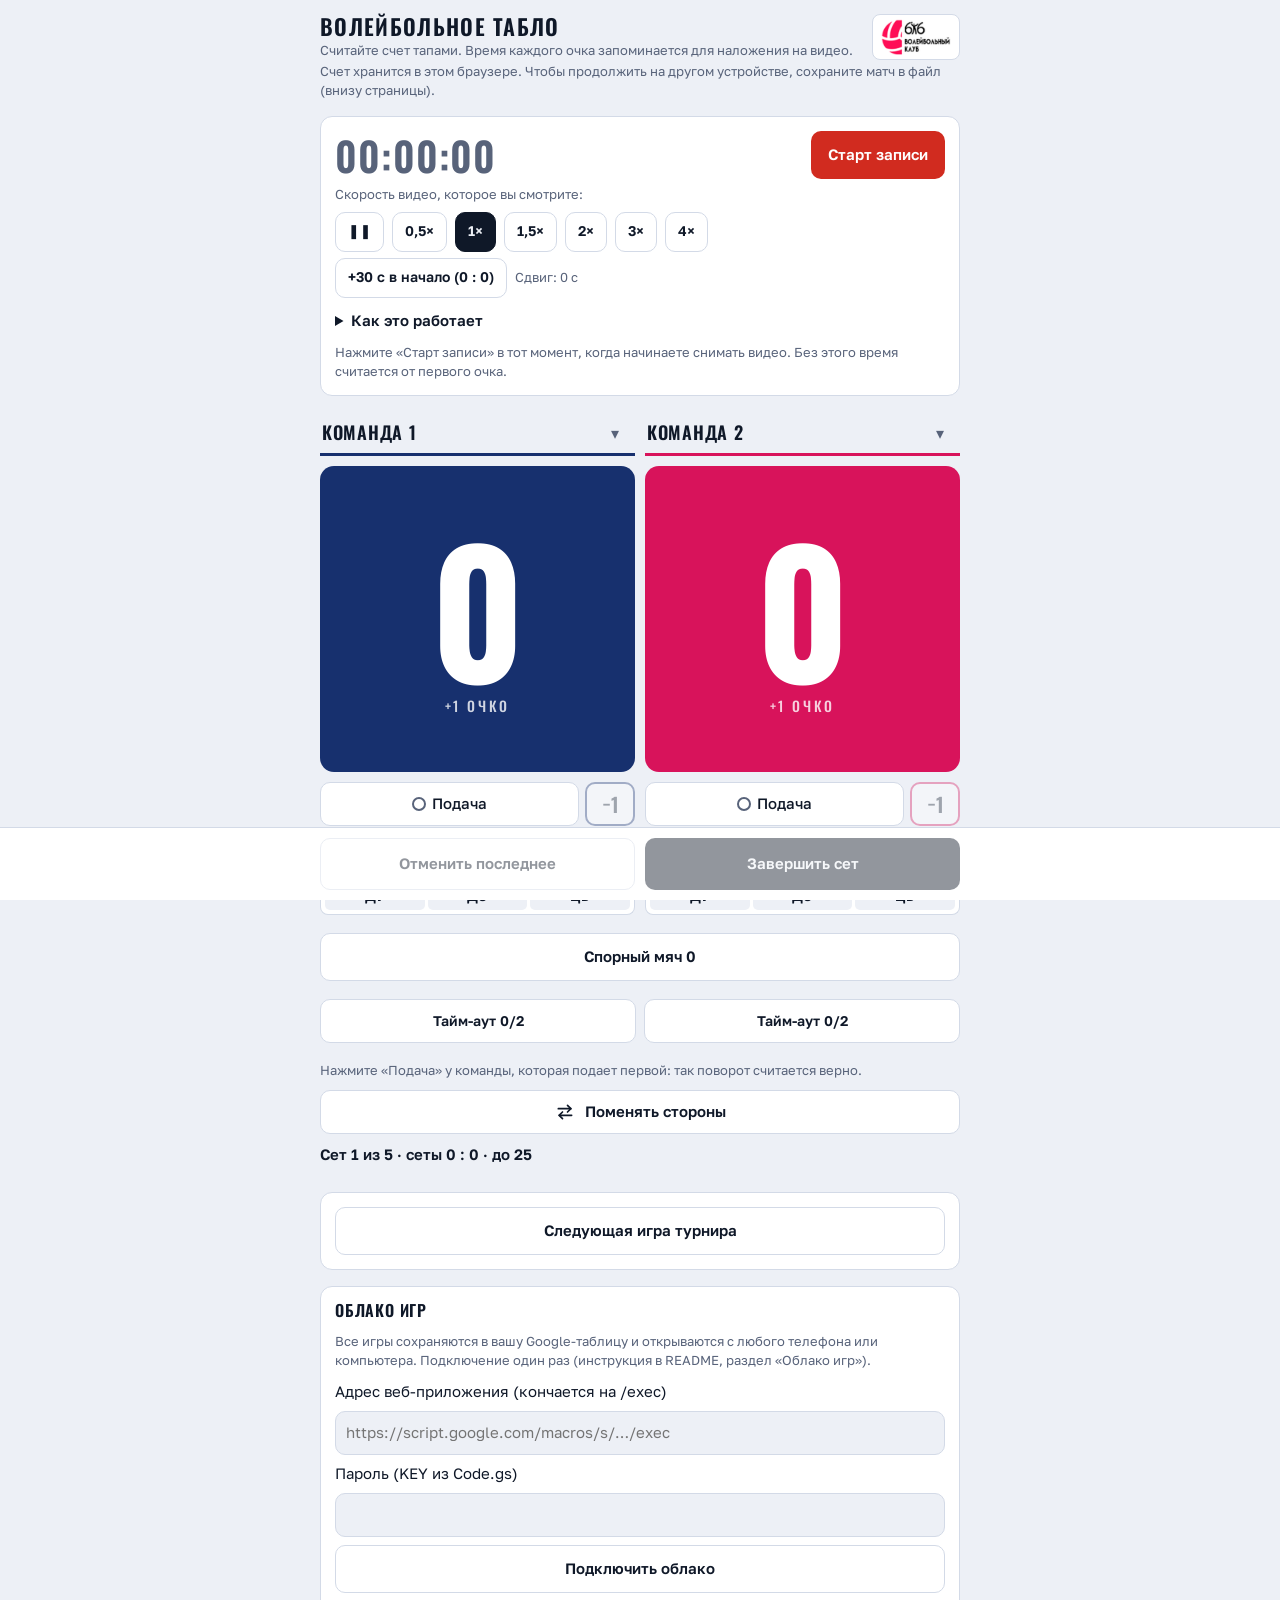
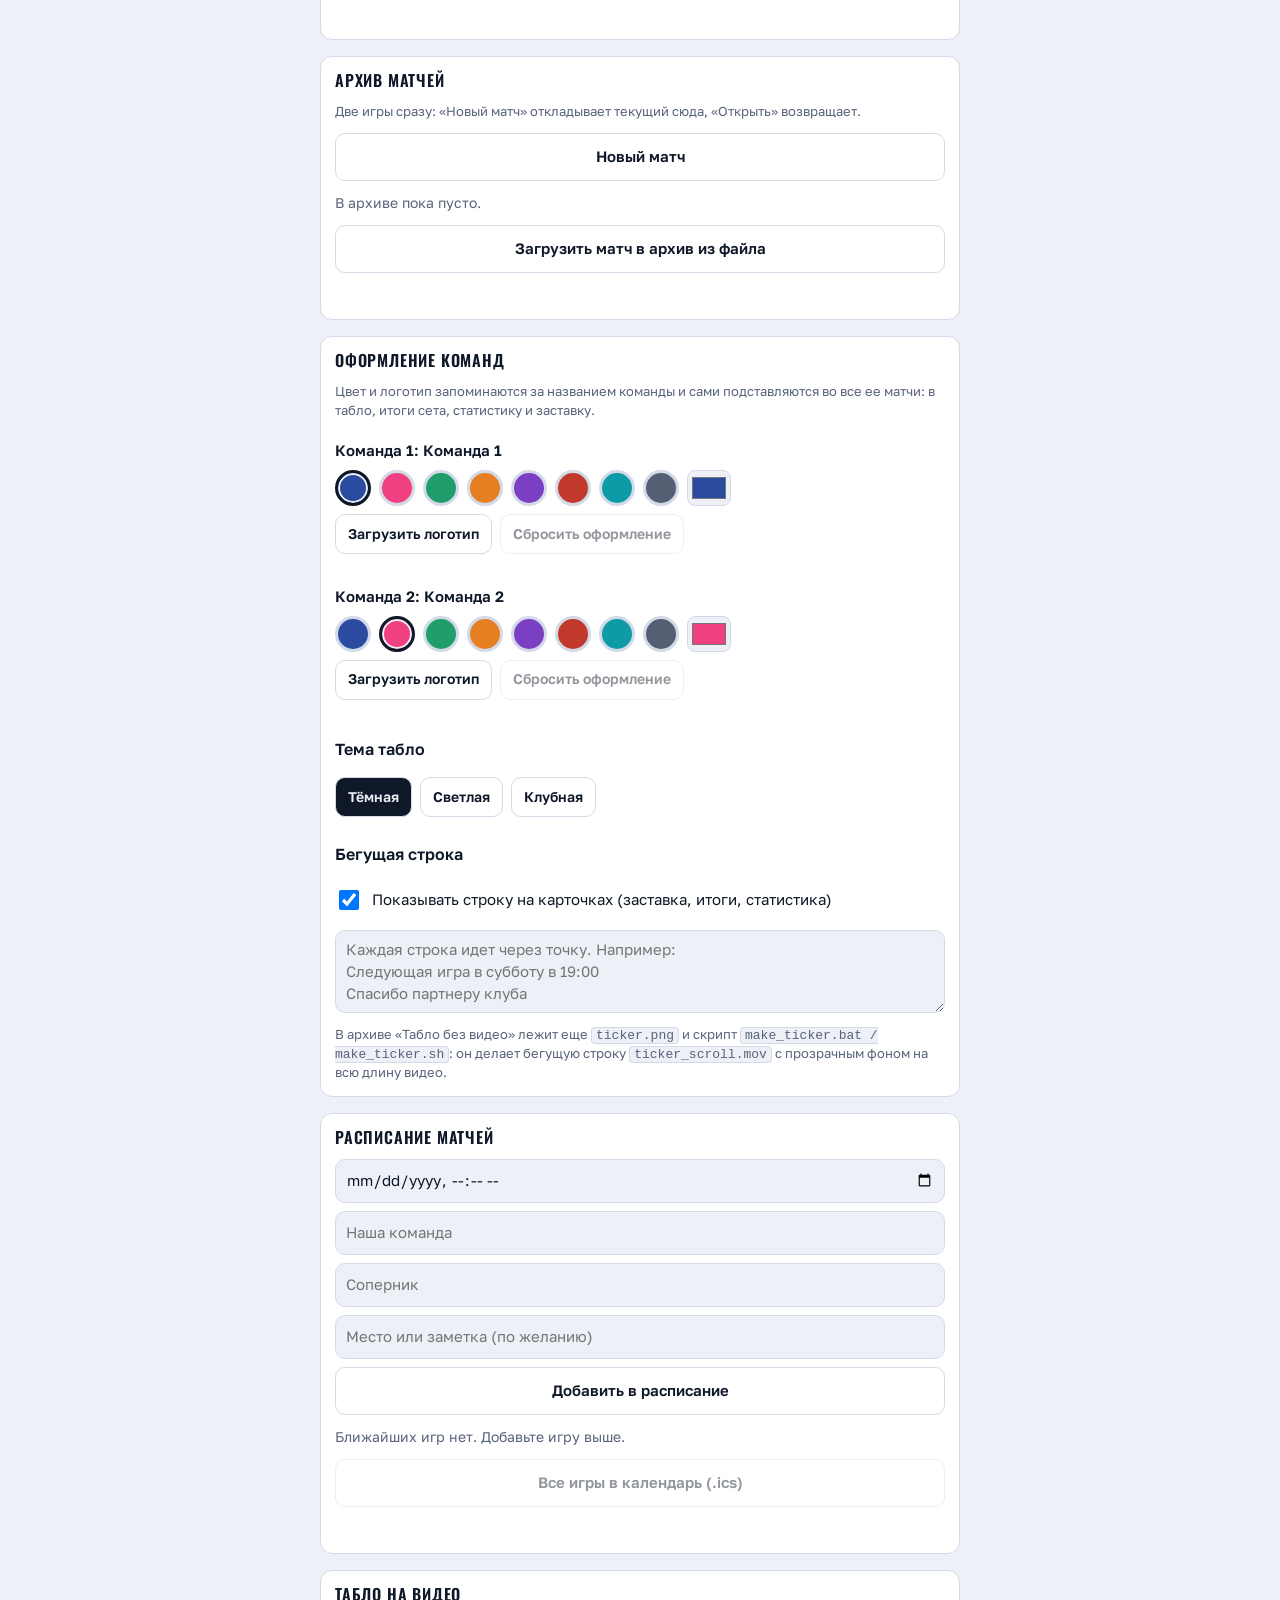
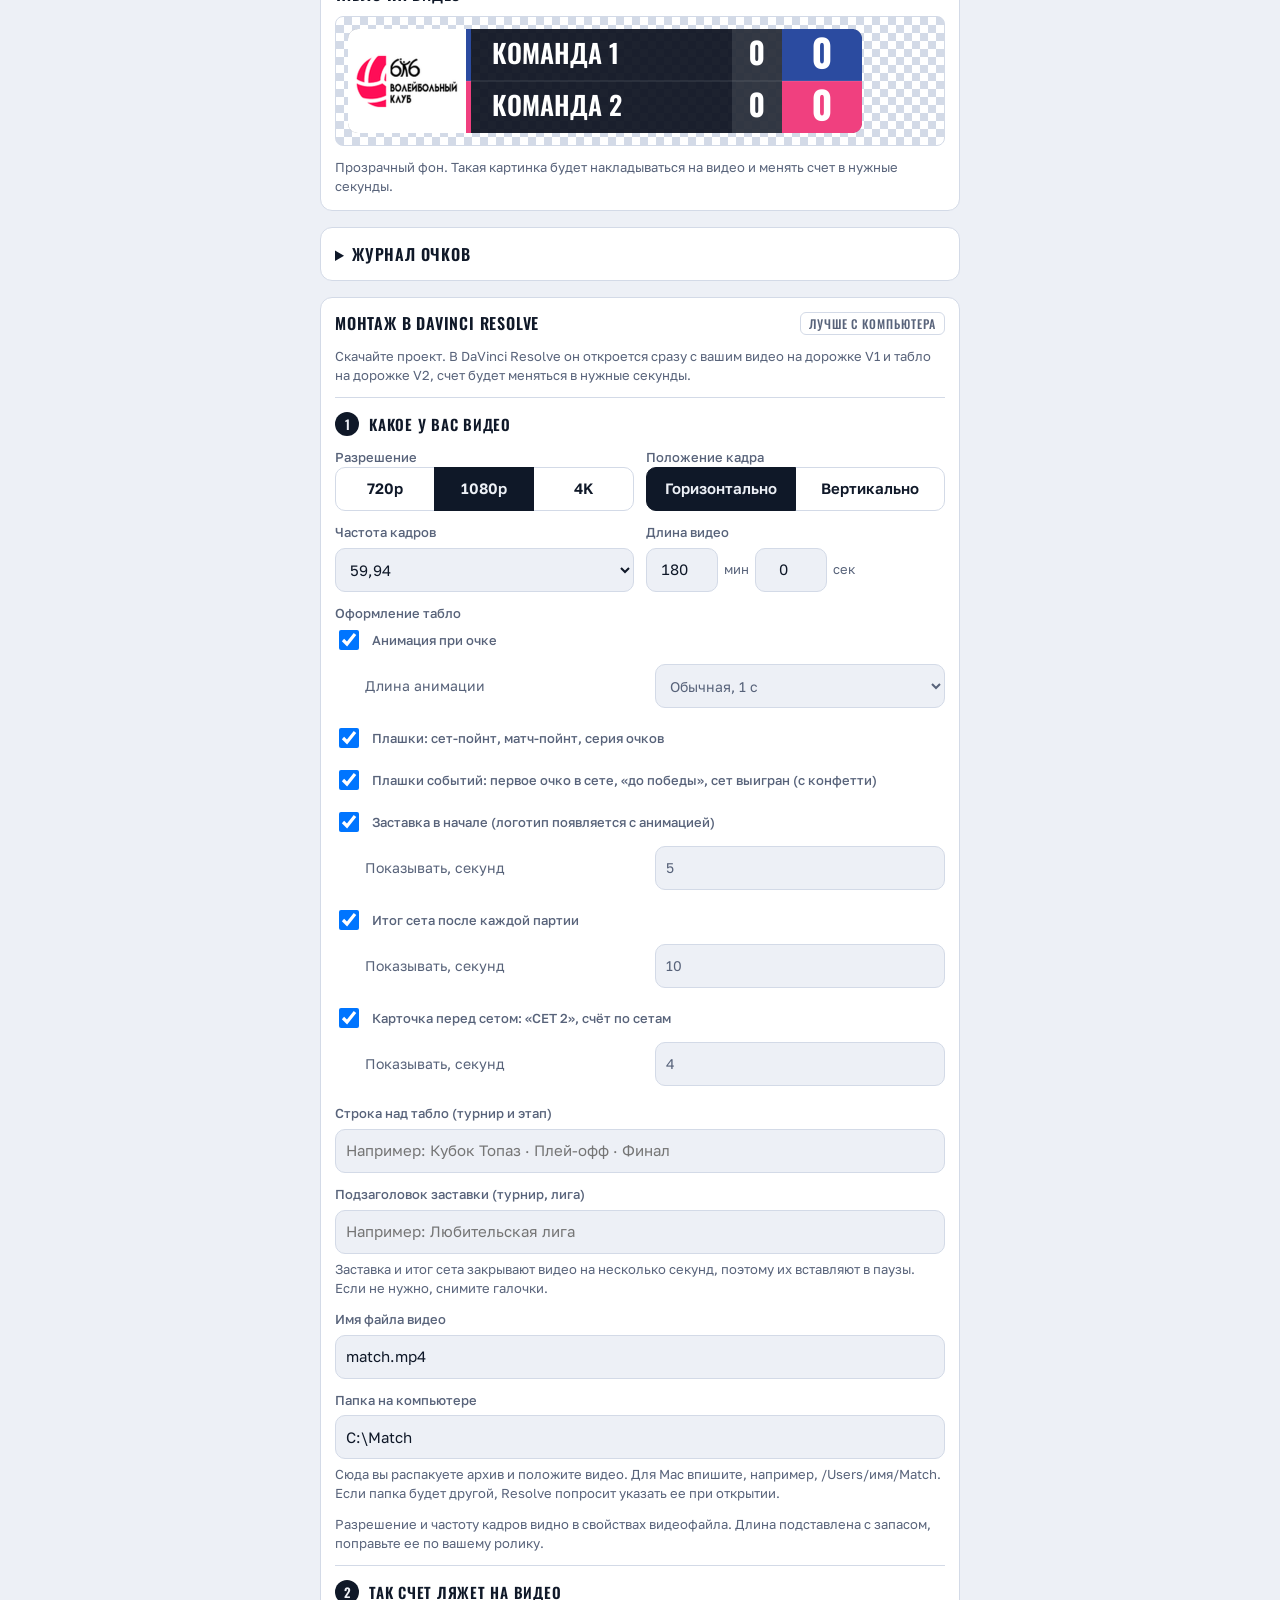
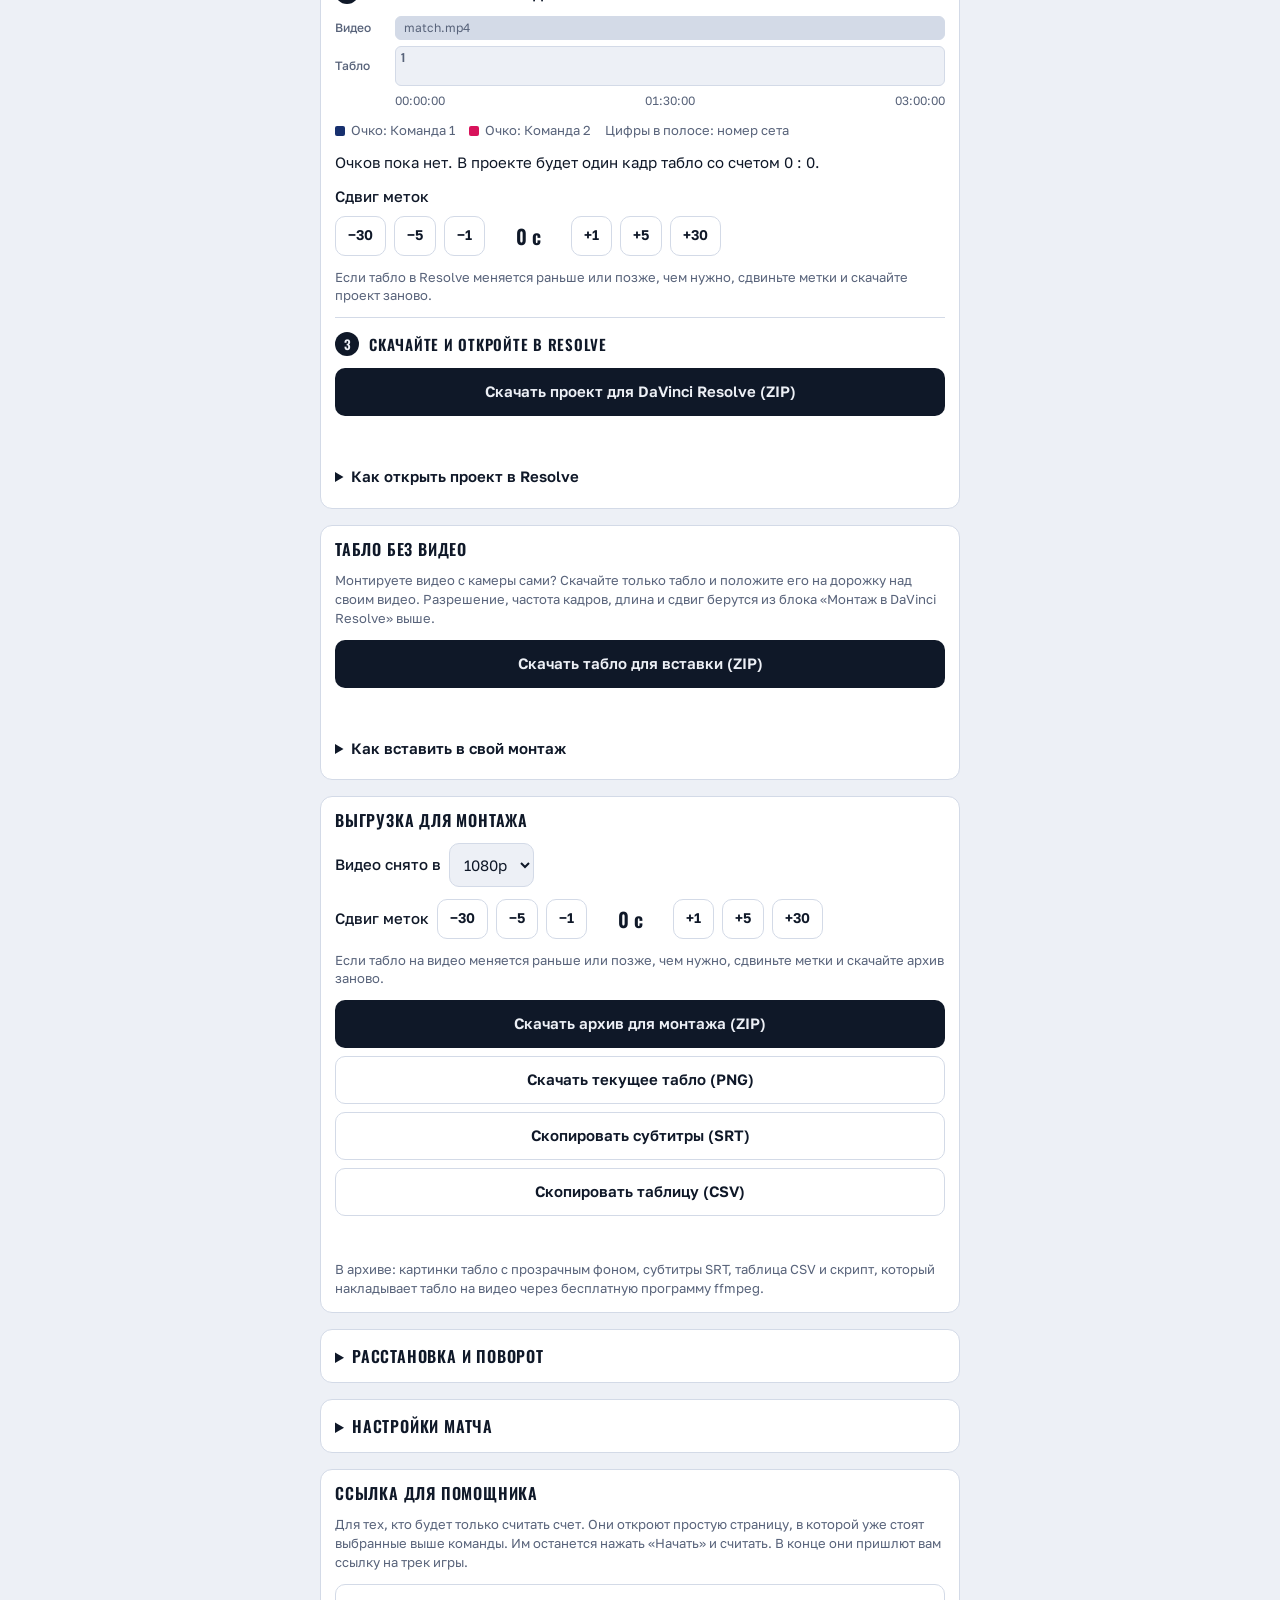
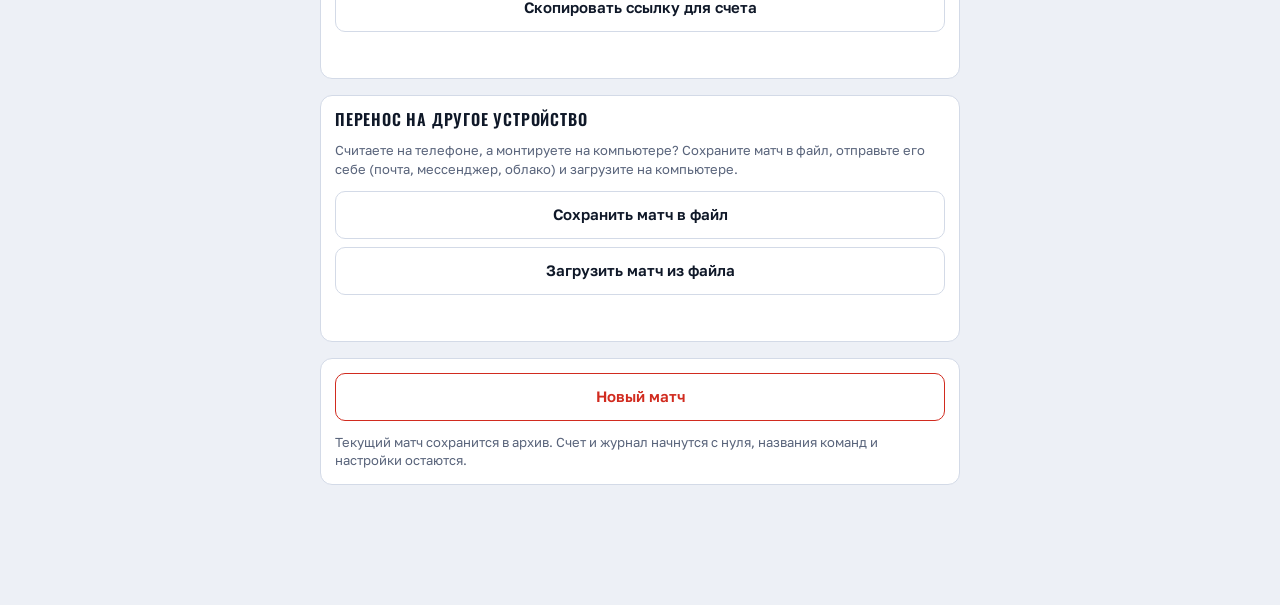
==== index.html @ 978d07b3 "Add files via upload" ====
<!doctype html>
<html lang="ru">
<head>
<meta charset="utf-8">
<meta name="viewport" content="width=device-width,initial-scale=1,viewport-fit=cover">
<meta name="theme-color" content="#EDF0F6" media="(prefers-color-scheme: light)">
<meta name="theme-color" content="#0A111F" media="(prefers-color-scheme: dark)">
<meta name="description" content="Счет волейбольного матча по тапам с метками времени и табло для наложения на видео">
<link rel="manifest" href="manifest.webmanifest">
<link rel="icon" type="image/png" href="icons/icon-192.png">
<link rel="apple-touch-icon" href="icons/apple-touch-icon.png">
<title>Волейбольное табло</title>
<link rel="stylesheet" href="fonts/fonts.css">
<style>
/* Базовые стили страницы */
:root{color-scheme:light;padding-top:env(safe-area-inset-top,0px)}
html{-webkit-text-size-adjust:100%}
body{margin:0}
img{max-width:100%}
[hidden]{display:none!important}
/* Layout: one-handed phone console. Video clock on top, two giant tap tiles (tap = point), sticky Undo / End set bar, export below. */
:root{
  --bg:#EDF0F6; --surface:#FFFFFF; --ink:#0F1828; --muted:#58637A; --line:#D3DAE7;
  --a:#17306E; --b:#D8135B; --on-team:#FFFFFF;
  --rec:#D12B1F; --ball:#E9B800; --ok:#16794A;
  --f-display:'Oswald','Arial Narrow',Impact,sans-serif;
  --f-body:'Golos Text',system-ui,-apple-system,'Segoe UI',Roboto,sans-serif;
}
@media (prefers-color-scheme: dark){
  :root:not([data-theme="light"]){
    --bg:#0A111F; --surface:#131C2E; --ink:#EDF1F8; --muted:#97A3BA; --line:#26324B;
    --a:#3A5BBE; --b:#F0407F; --rec:#FF5B4D; --ball:#F6D32D; --ok:#4CC38A;
    color-scheme:dark;
  }
}
:root[data-theme="dark"]{
  --bg:#0A111F; --surface:#131C2E; --ink:#EDF1F8; --muted:#97A3BA; --line:#26324B;
  --a:#3A5BBE; --b:#F0407F; --rec:#FF5B4D; --ball:#F6D32D; --ok:#4CC38A;
  color-scheme:dark;
}
*{box-sizing:border-box}
body{background:var(--bg);color:var(--ink);font-family:var(--f-body);font-size:15px;line-height:1.45;padding-inline:16px;padding-block:14px 120px;-webkit-tap-highlight-color:transparent}
.wrap{max-width:640px;margin-inline:auto;display:flex;flex-direction:column;gap:16px}
h1{font:600 22px/1.1 var(--f-display);letter-spacing:.06em;text-transform:uppercase;margin:0}
h2{font:600 16px/1.2 var(--f-display);letter-spacing:.05em;text-transform:uppercase;margin:0}
p{margin:0}
.muted{color:var(--muted)}
.sr-only{position:absolute;width:1px;height:1px;overflow:hidden;clip:rect(0 0 0 0);white-space:nowrap}
button,input,select,textarea{font:inherit;color:inherit}
:focus-visible{outline:3px solid var(--a);outline-offset:2px}

.top{display:flex;flex-direction:column;gap:2px}
.top p{color:var(--muted);font-size:13px}
.brand{display:flex;align-items:center;justify-content:space-between;gap:12px}
.brand-text{min-width:0;display:flex;flex-direction:column;gap:2px}
.logo{flex:none;height:46px;width:auto;background:#fff;border-radius:8px;padding:4px 8px;border:1px solid var(--line)}

.card{background:var(--surface);border:1px solid var(--line);border-radius:12px;padding:14px;display:flex;flex-direction:column;gap:12px;min-width:0}

.clock{display:grid;grid-template-columns:1fr auto;gap:6px 12px;align-items:center}
.clock-main{display:flex;align-items:center;gap:10px;min-width:0}
.clock-time{font:600 clamp(26px,8vw,40px)/1 var(--f-display);white-space:nowrap;font-variant-numeric:tabular-nums;letter-spacing:.03em}
.clock-time.idle{color:var(--muted)}
.rec{width:12px;height:12px;border-radius:50%;background:var(--rec);flex:none;animation:pulse 1.4s ease-in-out infinite}
@keyframes pulse{50%{opacity:.25}}
.clock > .row,.clock > .how{grid-column:1 / -1}
.clock-hint{grid-column:1 / -1;font-size:13px;color:var(--muted)}

.btn{min-height:48px;border-radius:10px;border:1px solid var(--line);background:var(--surface);color:var(--ink);font-weight:600;padding:0 16px;cursor:pointer}
.btn:active{filter:brightness(.92)}
.btn[disabled]{opacity:.45;cursor:default}
.btn.primary{background:var(--ink);color:var(--bg);border-color:transparent}
.btn.recbtn{background:var(--rec);color:#fff;border-color:transparent}
.btn.small{min-height:40px;padding:0 12px;font-size:14px}
.btn[aria-pressed=true]{background:var(--ink);color:var(--bg)}
.btn.danger{color:var(--rec);border-color:var(--rec)}

.names,.tiles,.serves,.courts{display:grid;grid-template-columns:1fr 1fr;gap:10px}
.name{width:100%;min-width:0;min-height:44px;border:0;border-bottom:3px solid;background:transparent;font:600 18px var(--f-display);letter-spacing:.04em;text-transform:uppercase;padding:4px 2px;border-radius:0}

.nw{position:relative;min-width:0}
.nw .name{padding-right:40px}
.nd{position:absolute;right:0;top:0;width:40px;height:44px;border:0;background:transparent;color:var(--muted);font-size:16px;cursor:pointer}
.nl{position:absolute;left:0;right:0;top:100%;z-index:20;margin-top:4px;max-height:280px;overflow:auto;background:var(--surface);border:1px solid var(--line);border-radius:10px;box-shadow:0 8px 24px rgba(0,0,0,.25);padding:4px;display:none}
.nl.open{display:block}
.nl .it{display:flex;align-items:center}
.nl .it button{border:0;background:transparent;color:var(--ink);text-align:left;font:600 15px var(--f-display);letter-spacing:.03em;text-transform:uppercase;min-height:44px;padding:0 10px;border-radius:8px;cursor:pointer;flex:1;min-width:0;overflow:hidden;text-overflow:ellipsis;white-space:nowrap}
.nl .it button:active,.nl .it button:hover{background:var(--bg)}
.nl .it .x{flex:none;width:44px;text-align:center;color:var(--muted);text-transform:none}
.nl .add{width:100%;border:0;border-top:1px solid var(--line);background:transparent;color:var(--muted);min-height:44px;font:500 14px var(--f-body,inherit);cursor:pointer;border-radius:0}

[hidden]{display:none !important}
.arch{display:flex;flex-direction:column;gap:8px}
.ai{display:flex;align-items:center;gap:8px;border:1px solid var(--line);border-radius:10px;padding:6px 6px 6px 12px;min-width:0}
.ai .t{flex:1;min-width:0}
.ai .t b{display:block;font:600 15px var(--f-display);letter-spacing:.03em;text-transform:uppercase;overflow:hidden;text-overflow:ellipsis;white-space:nowrap}
.ai .t span{display:block;font-size:13px;color:var(--muted);overflow-wrap:anywhere}
.ai .btn{min-height:44px;padding:0 12px;flex:none}
.arch-empty{font-size:14px;color:var(--muted)}
.spd .btn[aria-pressed="true"]{background:var(--ink);color:var(--bg);border-color:var(--ink)}
.name.a{border-color:var(--a)}
.name.b{border-color:var(--b)}

.tile{position:relative;border:0;border-radius:14px;min-height:clamp(180px,34vh,320px);color:var(--on-team);cursor:pointer;display:flex;flex-direction:column;align-items:center;justify-content:center;gap:4px;user-select:none;-webkit-user-select:none;touch-action:manipulation}
.tile.a{background:var(--a)}
.tile.b{background:var(--b)}
.tile:active{filter:brightness(.88)}
.num{font:700 clamp(80px,30vw,170px)/1 var(--f-display);font-variant-numeric:tabular-nums;transition:transform .12s}
.num.bump{transform:scale(1.1)}
.plus{font:500 14px var(--f-display);letter-spacing:.2em;opacity:.8}

.serve{min-height:44px;border-radius:10px;border:1px solid var(--line);background:var(--surface);display:flex;align-items:center;justify-content:center;gap:8px;font-weight:500;cursor:pointer}
.serve i{width:14px;height:14px;border-radius:50%;border:2px solid var(--muted)}
.serve[aria-pressed="true"]{border-color:var(--ball)}
.serve[aria-pressed="true"] i{background:var(--ball);border-color:var(--ball)}
.ctl{display:flex;gap:6px;min-width:0}
.ctl .serve{flex:1;min-width:0;padding:0 6px;gap:6px}
.serve span{white-space:nowrap}
.minus{flex:none;min-width:50px;min-height:44px;border-radius:10px;border:2px solid var(--line);background:var(--surface);font:600 20px/1 var(--f-display);cursor:pointer;touch-action:manipulation}
.minus.a{border-color:var(--a)}
.minus.b{border-color:var(--b)}
.minus:active{filter:brightness(.9)}
.minus:disabled{opacity:.35;cursor:default}
.swap{display:flex;align-items:center;justify-content:center;gap:10px;min-height:44px}
.swap svg{width:20px;height:20px;flex:none}
.swapped #wrapA,.swapped .tiles > :first-child,.swapped .serves > :first-child,.swapped .courts > :first-child{order:2}
.courts{align-items:start}
.an-row{border-top:1px solid var(--line);padding:10px 0;display:grid;grid-template-columns:1fr auto;gap:2px 10px}
.an-t{font-weight:600}.an-v{font:700 20px var(--f-display);text-align:right}.an-s{grid-column:1/3;font-size:13px;color:var(--muted)}
.an-pace{display:grid;grid-template-columns:130px 1fr 50px;align-items:center;gap:8px;font-size:13px;padding:3px 0}
.an-pace i{display:block;height:10px;border-radius:5px;background:var(--a)}.an-pace b{text-align:right}
.stl{display:flex;flex-direction:column;gap:8px;margin:8px 0 12px}
.sw-row{display:flex;flex-wrap:wrap;gap:8px;align-items:center}
.sw{width:36px;height:36px;border-radius:50%;border:3px solid var(--line);cursor:pointer;padding:0}
.sw[aria-pressed=true]{border-color:var(--ink);box-shadow:0 0 0 2px var(--bg) inset}
.sw-row input[type=color]{width:44px;height:36px;border:1px solid var(--line);border-radius:8px;padding:2px;background:var(--bg)}
.stimg{width:44px;height:44px;object-fit:contain;border-radius:8px;background:#fff;border:1px solid var(--line)}
.sched-form{display:flex;flex-direction:column;gap:8px}
.tmrow{display:grid;grid-template-columns:1fr 1fr;gap:8px;margin:8px 0}
.tmo{min-height:44px;font-size:14px;padding:0 8px}
.tmo:disabled{opacity:.45}
.court{display:grid;grid-template-columns:repeat(3,1fr);gap:3px;padding:4px;border:1px solid var(--line);border-top:3px solid var(--line);border-radius:8px;background:var(--surface);min-width:0}
.court.a{border-top-color:var(--a)}
.court.b{border-top-color:var(--b)}
.cell{position:relative;display:flex;align-items:center;justify-content:center;min-height:32px;border-radius:5px;background:var(--bg);font:600 16px/1 var(--f-display);letter-spacing:.04em;text-transform:uppercase}
.cell b{position:absolute;left:4px;top:2px;font:500 9px/1 var(--f-body);color:var(--muted);letter-spacing:0}
.cell.srv{background:var(--ball);color:#0F1828}
.cell.srv b{color:#0F1828;opacity:.7}
.hint{font-size:13px;color:var(--muted)}
.lu-grid{display:grid;grid-template-columns:repeat(auto-fit,minmax(250px,1fr));gap:18px}
.lu-team{display:flex;flex-direction:column;gap:10px;min-width:0}
.lu-team h3{margin:0;padding-bottom:4px;border-bottom:3px solid var(--line);font:600 15px/1.2 var(--f-display);letter-spacing:.05em;text-transform:uppercase}
.lu-team.a h3{border-color:var(--a)}
.lu-team.b h3{border-color:var(--b)}
.lu-court{display:grid;grid-template-columns:repeat(3,1fr);gap:6px}
.zsel{display:flex;flex-direction:column;gap:2px;font-size:12px;color:var(--muted);min-width:0}
.zsel select{width:100%;text-transform:uppercase}

.status{font-weight:600}
.chips{display:flex;flex-wrap:wrap;gap:6px}
.chip{font:500 15px var(--f-display);letter-spacing:.04em;font-variant-numeric:tabular-nums;border:1px solid var(--line);border-radius:6px;padding:2px 8px;background:var(--surface)}
.banner{display:flex;align-items:center;justify-content:space-between;gap:12px;flex-wrap:wrap;border:2px solid var(--ok);border-radius:12px;padding:12px 14px;background:var(--surface)}
.banner strong{font:600 18px var(--f-display);letter-spacing:.04em}

.checker{border-radius:8px;overflow-x:auto;padding:12px;background-color:var(--surface);background-image:conic-gradient(var(--line) 25%,transparent 0 50%,var(--line) 0 75%,transparent 0);background-size:16px 16px;border:1px solid var(--line)}
.checker canvas{display:block;max-width:100%}

details.card>summary{cursor:pointer;font:600 16px var(--f-display);letter-spacing:.05em;text-transform:uppercase;list-style-position:inside;min-height:24px}
.log-scroll{max-height:260px;overflow:auto;border:1px solid var(--line);border-radius:8px}
table{border-collapse:collapse;width:100%;font-variant-numeric:tabular-nums}
th,td{text-align:left;padding:6px 10px;border-bottom:1px solid var(--line);font-size:14px}
th{position:sticky;top:0;background:var(--surface);color:var(--muted);font-weight:500}

.row{display:flex;flex-wrap:wrap;gap:8px;align-items:center}
.row label{font-weight:500}
.field{min-height:44px;border:1px solid var(--line);border-radius:10px;background:var(--bg);padding:0 10px;min-width:0}
.offset-val{font:600 20px var(--f-display);min-width:70px;text-align:center;font-variant-numeric:tabular-nums}
.btns{display:grid;grid-template-columns:1fr;gap:8px}
.note{font-size:13px;color:var(--muted)}
#msg{min-height:20px;font-size:14px;font-weight:500}
#fallback{width:100%;min-height:90px;border:1px solid var(--line);border-radius:8px;background:var(--bg);padding:8px;font:12px/1.4 ui-monospace,Menlo,Consolas,monospace}

.bar{position:fixed;left:0;right:0;bottom:0;background:var(--surface);border-top:1px solid var(--line);padding:10px 16px calc(10px + env(safe-area-inset-bottom,0px));z-index:5}
.bar-in{max-width:640px;margin-inline:auto;display:flex;gap:10px}
.bar .btn{flex:1;min-height:52px}

.tag{font:500 12px var(--f-display);letter-spacing:.08em;text-transform:uppercase;border:1px solid var(--line);border-radius:6px;padding:2px 8px;color:var(--muted);white-space:nowrap}
.rs-head{display:flex;align-items:center;justify-content:space-between;gap:10px;flex-wrap:wrap}
.rs-step{display:flex;flex-direction:column;gap:12px;padding-top:14px;border-top:1px solid var(--line)}
.rs-step h3{margin:0;display:flex;align-items:center;gap:10px;font:600 15px/1.2 var(--f-display);letter-spacing:.05em;text-transform:uppercase}
.rs-n{display:inline-grid;place-items:center;flex:none;width:24px;height:24px;border-radius:50%;background:var(--ink);color:var(--bg);font:600 13px var(--f-display);letter-spacing:0}
.sub-row{display:flex;align-items:center;justify-content:space-between;gap:12px;margin:0 0 6px 30px;font-size:14px;color:var(--muted)}
.sub-row label{flex:1;min-width:0}
.sub-row .field{width:150px;max-width:50%;flex:none;min-width:0}
.chk{display:flex;align-items:center;gap:10px;min-height:36px;font-size:15px;cursor:pointer}
.chk input{width:20px;height:20px;flex:none}
.rs-grid{display:grid;grid-template-columns:repeat(auto-fit,minmax(240px,1fr));gap:12px}
.fld{display:flex;flex-direction:column;gap:6px;min-width:0;border:0;padding:0;margin:0}
.fld.wide{grid-column:1 / -1}
.fld > label,.fld > legend{font-size:13px;color:var(--muted);font-weight:500;padding:0}
.fld .field{width:100%}
.seg{display:flex}
.seg label{flex:1;min-width:0;position:relative}
.seg input{position:absolute;opacity:0;inset:0;width:100%;height:100%;margin:0;cursor:pointer}
.seg span{white-space:nowrap;display:flex;align-items:center;justify-content:center;min-height:44px;border:1px solid var(--line);margin-left:-1px;font-weight:600;background:var(--surface);padding:0 6px;text-align:center}
.seg label:first-child span{margin-left:0;border-radius:10px 0 0 10px}
.seg label:last-child span{border-radius:0 10px 10px 0}
.seg input:checked + span{background:var(--ink);color:var(--bg);border-color:var(--ink);position:relative;z-index:1}
.seg input:focus-visible + span{outline:3px solid var(--a);outline-offset:2px;position:relative;z-index:2}
.len{display:flex;align-items:center;gap:6px}
.len .field{width:72px;text-align:center;font-variant-numeric:tabular-nums}
.len span{color:var(--muted);font-size:13px}
.tl{display:flex;flex-direction:column;gap:6px}
.tl-row{display:grid;grid-template-columns:52px minmax(0,1fr);gap:8px;align-items:center}
.tl-lab{font-size:12px;color:var(--muted);font-weight:500}
.tl-track{position:relative;height:40px;border-radius:6px;overflow:hidden;background:var(--bg);border:1px solid var(--line)}
.tl-track.vid{height:24px;background:var(--line);display:flex;align-items:center;padding-inline:8px;font-size:12px;color:var(--muted);white-space:nowrap}
.band{position:absolute;top:0;bottom:0}
.band.alt{background:var(--line);opacity:.55}
.band span{position:absolute;left:5px;top:2px;font:600 11px var(--f-display);color:var(--muted)}
.tick{position:absolute;top:8px;bottom:4px;width:3px;margin-left:-1px;border-radius:2px}
.tl-ruler{display:grid;grid-template-columns:52px minmax(0,1fr);gap:8px}
.tl-ruler div{display:flex;justify-content:space-between;font-size:12px;color:var(--muted);font-variant-numeric:tabular-nums}
.legend{display:flex;flex-wrap:wrap;gap:6px 14px;font-size:13px;color:var(--muted)}
.legend i{display:inline-block;width:10px;height:10px;border-radius:2px;margin-right:6px;vertical-align:-1px}
.warn{color:var(--rec);font-weight:600;font-size:14px}
.how summary{cursor:pointer;font-weight:600;padding-block:6px}
.how ol{margin:6px 0 0;padding-left:20px;display:flex;flex-direction:column;gap:6px}
.how li{padding-left:2px}
code{font:13px ui-monospace,Menlo,Consolas,monospace;background:var(--bg);border:1px solid var(--line);border-radius:4px;padding:0 4px}

@media (prefers-reduced-motion:reduce){.rec{animation:none}.num{transition:none}}
</style>
</head>
<body>
<main class="wrap">
  <header class="top">
    <div class="brand">
      <div class="brand-text">
        <h1>Волейбольное табло</h1>
        <p>Считайте счет тапами. Время каждого очка запоминается для наложения на видео.</p>
      </div>
      <img class="logo" id="logo" alt="Логотип клуба 6х6" hidden>
    </div>
    <p id="syncNote"></p>
  </header>

  <section class="card clock" aria-label="Таймер видео">
    <div class="clock-main">
      <span class="rec" id="recDot" hidden></span>
      <output id="clockOut" class="clock-time idle">00:00:00</output>
    </div>
    <button id="clockBtn" class="btn recbtn" type="button">Старт записи</button>
    <div class="row spd" id="spdRow" role="group" aria-label="Скорость просмотра видео">
      <span class="note" style="flex-basis:100%">Скорость видео, которое вы смотрите:</span>
      <button class="btn small" type="button" data-sp="0" aria-label="Пауза">&#10074;&#10074;</button>
      <button class="btn small" type="button" data-sp="0.5">0,5×</button>
      <button class="btn small" type="button" data-sp="1">1×</button>
      <button class="btn small" type="button" data-sp="1.5">1,5×</button>
      <button class="btn small" type="button" data-sp="2">2×</button>
      <button class="btn small" type="button" data-sp="3">3×</button>
      <button class="btn small" type="button" data-sp="4">4×</button>
    </div>
    <div class="row">
      <button class="btn small" id="preBtn" type="button">+30 с в начало (0 : 0)</button>
      <span class="note">Сдвиг: <output class="js-off">0 с</output></span>
    </div>
    <details class="how">
      <summary>Как это работает</summary>
      <p class="note"><b>Скорость видео.</b> Пересматриваете запись в ускорении? Выберите скорость плеера до «Старт записи» и меняйте ее вместе с плеером. «Пауза» нажмите, когда остановили видео. Табло запоминает время по самому видео, поэтому на обычной скорости все совпадет.</p>
      <p class="note"><b>+30 с в начало.</b> Включили камеру раньше, чем нажали «Старт записи»? Добавьте запас: табло покажет 0 : 0 первые 30 секунд, и все очки сдвинутся на столько же. Нажмите несколько раз, чтобы добавить больше.</p>
    </details>
    <p class="clock-hint" id="clockHint">Нажмите «Старт записи» в тот момент, когда начинаете снимать видео.</p>
  </section>

  <section id="scoreSec" aria-label="Счет" style="display:flex;flex-direction:column;gap:10px">
    <div class="names">
      <div class="nw" id="wrapA">
        <label class="sr-only" for="nameA">Название первой команды</label>
        <input id="nameA" class="name a" maxlength="24" autocomplete="off" spellcheck="false">
        <button class="nd" id="ddA" type="button" aria-label="Выбрать нашу команду из списка" aria-expanded="false">&#9662;</button>
        <div class="nl" id="listA" role="listbox"></div>
      </div>
      <div class="nw" id="wrapB">
        <label class="sr-only" for="nameB">Название второй команды</label>
        <input id="nameB" class="name b" maxlength="24" autocomplete="off" spellcheck="false">
        <button class="nd" id="ddB" type="button" aria-label="Выбрать команду соперников из списка" aria-expanded="false">&#9662;</button>
        <div class="nl" id="listB" role="listbox"></div>
      </div>
    </div>
    <div class="tiles">
      <button class="tile a" id="tileA" type="button"><span class="num" id="scoreA">0</span><span class="plus">+1 ОЧКО</span></button>
      <button class="tile b" id="tileB" type="button"><span class="num" id="scoreB">0</span><span class="plus">+1 ОЧКО</span></button>
    </div>
    <div class="serves">
      <div class="ctl">
        <button class="serve" id="srvA" type="button" aria-pressed="false"><i></i><span id="srvAt">Подача</span></button>
        <button class="minus a" id="minA" type="button">−1</button>
      </div>
      <div class="ctl">
        <button class="serve" id="srvB" type="button" aria-pressed="false"><i></i><span id="srvBt">Подача</span></button>
        <button class="minus b" id="minB" type="button">−1</button>
      </div>
    </div>
    <div class="courts">
      <div class="court a" id="courtA" role="img"></div>
      <div class="court b" id="courtB" role="img"></div>
    </div>
    <button class="btn" id="disBtn" type="button" style="width:100%;margin-top:8px">Спорный мяч <b id="disN">0</b></button>
    <div class="tmrow">
      <button class="btn tmo" id="tmoA" type="button">Тайм-аут <b id="tmnA">0/2</b></button>
      <button class="btn tmo" id="tmoB" type="button">Тайм-аут <b id="tmnB">0/2</b></button>
    </div>
    <p class="hint" id="serveHint" hidden>Нажмите «Подача» у команды, которая подает первой: так поворот считается верно.</p>
    <button class="btn swap" id="swapBtn" type="button">
      <svg viewBox="0 0 24 24" fill="none" stroke="currentColor" stroke-width="2" stroke-linecap="round" stroke-linejoin="round" aria-hidden="true"><path d="M4 8h15"/><path d="M15 4l4 4-4 4"/><path d="M20 16H5"/><path d="M9 12l-4 4 4 4"/></svg>
      Поменять стороны
    </button>
    <p class="status" id="status"></p>
    <div class="chips" id="chips"></div>
    <div class="banner" id="banner" hidden>
      <strong id="bannerText"></strong>
      <button class="btn primary small" id="bannerBtn" type="button">Завершить сет</button>
      <button class="btn primary small" id="contBtn" type="button" hidden>Играть дальше</button>
    </div>
  </section>

  <section class="card" id="ngCard" aria-label="Турнир: следующая игра">
    <button class="btn" id="ngBtn" type="button">Следующая игра турнира</button>
    <div id="ngPanel" hidden style="display:flex;flex-direction:column;gap:10px">
      <p class="note">Счет и сеты начнутся с нуля, а запись и время продолжатся. Названия на табло сменятся с этого момента, прошлые игры останутся как были.</p>
      <label for="ngTeams">Команды турнира (по желанию, через запятую)</label>
      <input id="ngTeams" class="field" type="text" maxlength="200" placeholder="Например: ПАНТЕОН, МВК, REMIX, Ника" autocomplete="off">
      <label for="ngA">Синяя команда</label>
      <select id="ngA" class="field"></select>
      <input id="ngAt" class="field" type="text" maxlength="24" placeholder="Название команды" autocomplete="off" hidden>
      <label for="ngB">Розовая команда</label>
      <select id="ngB" class="field"></select>
      <input id="ngBt" class="field" type="text" maxlength="24" placeholder="Название команды" autocomplete="off" hidden>
      <div class="btns">
        <button class="btn primary" id="ngGo" type="button" disabled>Начать игру</button>
        <button class="btn" id="ngCancel" type="button">Отмена</button>
      </div>
    </div>
  </section>

  <section class="card" id="cloudCard" aria-label="Облако игр">
    <h2>Облако игр</h2>
    <p class="note">Все игры сохраняются в вашу Google-таблицу и открываются с любого телефона или компьютера. Подключение один раз (инструкция в README, раздел «Облако игр»).</p>
    <div id="cloudSetup" style="display:flex;flex-direction:column;gap:8px">
      <label for="cloudUrl">Адрес веб-приложения (кончается на /exec)</label>
      <input class="field" id="cloudUrl" type="url" inputmode="url" autocomplete="off" placeholder="https://script.google.com/macros/s/…/exec">
      <label for="cloudKey">Пароль (KEY из Code.gs)</label>
      <input class="field" id="cloudKey" type="password" autocomplete="off">
      <button class="btn" id="cloudConnect" type="button">Подключить облако</button>
    </div>
    <div id="cloudOn" style="display:flex;flex-direction:column;gap:8px" hidden>
      <p id="cloudState" style="font-size:14px;font-weight:500"></p>
      <div class="arch" id="cloudList"></div>
      <button class="btn" id="cloudRefresh" type="button">Обновить список</button>
      <button class="btn" id="cloudPushAll" type="button">Отправить в облако текущую игру и архив</button>
      <button class="btn" id="cloudAn" type="button">Взять все игры из облака в аналитику сезона</button>
      <button class="btn" id="cloudLink" type="button">Ссылка для другого устройства</button>
      <input id="cloudLinkBox" class="field" type="text" readonly hidden aria-label="Ссылка для подключения облака">
      <button class="btn" id="cloudOff" type="button">Отключить облако</button>
    </div>
    <p id="msgCloud" role="status" aria-live="polite" style="min-height:20px;font-size:14px;font-weight:500"></p>
  </section>

  <section class="card" id="archCard" aria-label="Архив матчей">
    <h2>Архив матчей</h2>
    <p class="note">Две игры сразу: «Новый матч» откладывает текущий сюда, «Открыть» возвращает.</p>
    <button class="btn" id="newBtn2" type="button">Новый матч</button>
    <div class="arch" id="archList"></div>
    <button class="btn" id="archImport" type="button">Загрузить матч в архив из файла</button>
    <input type="file" id="archFile" accept=".json,application/json" multiple hidden>
        <p id="msgArch" role="status" aria-live="polite" style="min-height:20px;font-size:14px;font-weight:500"></p>
  </section>

  <section class="card" id="styleCard" aria-label="Оформление команд">
    <h2>Оформление команд</h2>
    <p class="note">Цвет и логотип запоминаются за названием команды и сами подставляются во все ее матчи: в табло, итоги сета, статистику и заставку.</p>
    <div class="stl" id="stlA"></div>
    <div class="stl" id="stlB"></div>
    <h3 style="margin:14px 0 4px;font-size:16px">Тема табло</h3>
    <div class="sw-row" id="thRow" role="group" aria-label="Тема табло">
      <button type="button" class="btn small" data-th="dark" aria-pressed="false">Тёмная</button>
      <button type="button" class="btn small" data-th="light" aria-pressed="false">Светлая</button>
      <button type="button" class="btn small" data-th="club" aria-pressed="false">Клубная</button>
    </div>
    <h3 style="margin:14px 0 4px;font-size:16px">Бегущая строка</h3>
    <label class="chk"><input type="checkbox" id="tkOn"><span>Показывать строку на карточках (заставка, итоги, статистика)</span></label>
    <textarea id="tkText" class="field" rows="3" maxlength="600" style="width:100%;padding:8px 10px;min-height:76px" placeholder="Каждая строка идет через точку. Например:&#10;Следующая игра в субботу в 19:00&#10;Спасибо партнеру клуба"></textarea>
    <p class="note">В архиве «Табло без видео» лежит еще <code>ticker.png</code> и скрипт <code>make_ticker.bat / make_ticker.sh</code>: он делает бегущую строку <code>ticker_scroll.mov</code> с прозрачным фоном на всю длину видео.</p>
  </section>

  <section class="card" id="schedCard" aria-label="Расписание матчей">
    <h2>Расписание матчей</h2>
    <p class="note" id="schedSoon" hidden></p>
    <div class="sched-form">
      <input class="field" id="scAt" type="datetime-local" aria-label="Дата и время">
      <input class="field" id="scA" list="scTeams" maxlength="24" placeholder="Наша команда" autocomplete="off">
      <input class="field" id="scB" list="scTeams" maxlength="24" placeholder="Соперник" autocomplete="off">
      <input class="field" id="scNote" maxlength="60" placeholder="Место или заметка (по желанию)" autocomplete="off">
      <datalist id="scTeams"></datalist>
      <button class="btn" id="scAdd" type="button">Добавить в расписание</button>
    </div>
    <div class="arch" id="scList"></div>
    <button class="btn" id="scIcsAll" type="button">Все игры в календарь (.ics)</button>
    <details id="schPastBox" class="note" style="margin:6px 0">
      <summary style="cursor:pointer;font-weight:600;min-height:44px;display:flex;align-items:center">Прошедшие игры и явка</summary>
      <div id="scPast" class="arch"></div>
      <div id="scAtt"></div>
    </details>
    <p id="msgSched" role="status" aria-live="polite" style="min-height:20px;font-size:14px;font-weight:500"></p>
  </section>

  <section class="card" id="statCard" aria-label="Статистика матча" hidden>
    <h2>Статистика матча</h2>
    <canvas id="statCv" style="width:100%;height:auto;border-radius:12px;display:block" role="img" aria-label="Статистика матча"></canvas>
    <p class="note">Серии, отрывы, очки на своей подаче и в приеме, тайм-ауты, смены лидера. Картинку можно выложить в соцсети; в видео она сама появляется после итога матча.</p>
    <button class="btn" id="statBtn" type="button">Скачать статистику (PNG)</button>
  </section>

  <section class="card" id="anCard" aria-label="Аналитика сезона" hidden>
    <h2>Аналитика сезона</h2>
    <label for="anTeam" class="note">Команда</label>
    <select id="anTeam" class="field" style="width:100%"></select>
    <div id="anOut"></div>
    <p class="note" id="anNote"></p>
    <p class="note">Данные берутся из текущей игры и архива матчей; при подключенном облаке можно добавить все игры оттуда (кнопка в карточке «Облако игр»).</p>
  </section>

  <section class="card" id="plCard" aria-label="Игроки матча" hidden>
    <h2>Игроки матча</h2>
    <canvas id="plCv" style="width:100%;height:auto;border-radius:12px;display:block" role="img" aria-label="Игроки матча"></canvas>
    <p class="note">Данные приходят из простой страницы: в ней можно указать состав и после очка отметить, кто забил и как. MVP считается по очкам.</p>
    <button class="btn" id="plBtn" type="button">Скачать игроков (PNG)</button>
  </section>

  <section class="card">
    <h2>Табло на видео</h2>
    <div class="checker"><canvas id="board" role="img" aria-label="Табло с текущим счетом"></canvas></div>
    <p class="note">Прозрачный фон. Такая картинка будет накладываться на видео и менять счет в нужные секунды.</p>
  </section>

  <details class="card" id="logBox">
    <summary>Журнал очков <span class="muted" id="logCount"></span></summary>
    <div class="log-scroll" style="margin-top:12px">
      <table>
        <thead><tr><th>Время видео</th><th>Счет</th><th>Событие</th></tr></thead>
        <tbody id="logBody"></tbody>
      </table>
    </div>
  </details>

  <section class="card" aria-label="Монтаж в DaVinci Resolve">
    <div class="rs-head">
      <h2>Монтаж в DaVinci Resolve</h2>
      <span class="tag">лучше с компьютера</span>
    </div>
    <p class="note">Скачайте проект. В DaVinci Resolve он откроется сразу с вашим видео на дорожке V1 и табло на дорожке V2, счет будет меняться в нужные секунды.</p>

    <div class="rs-step">
      <h3><span class="rs-n">1</span>Какое у вас видео</h3>
      <div class="rs-grid">
        <fieldset class="fld"><legend>Разрешение</legend>
          <div class="seg">
            <label><input type="radio" name="rq" value="720"><span>720p</span></label>
            <label><input type="radio" name="rq" value="1080"><span>1080p</span></label>
            <label><input type="radio" name="rq" value="4k"><span>4K</span></label>
          </div>
        </fieldset>
        <fieldset class="fld"><legend>Положение кадра</legend>
          <div class="seg">
            <label><input type="radio" name="ro" value="h"><span>Горизонтально</span></label>
            <label><input type="radio" name="ro" value="v"><span>Вертикально</span></label>
          </div>
        </fieldset>
        <div class="fld"><label for="rsFps">Частота кадров</label>
          <select id="rsFps" class="field">
            <option value="23.976">23,976</option><option value="24">24</option><option value="25">25</option>
            <option value="29.97">29,97</option><option value="30">30</option><option value="50">50</option>
            <option value="59.94">59,94</option><option value="60">60</option>
          </select>
        </div>
        <div class="fld"><label for="rsMin">Длина видео</label>
          <div class="len">
            <input id="rsMin" class="field" type="number" inputmode="numeric" min="0" max="600"><span>мин</span>
            <input id="rsSec" class="field" type="number" inputmode="numeric" min="0" max="59"><span>сек</span>
          </div>
        </div>
        <fieldset class="fld wide"><legend>Оформление табло</legend>
          <label class="chk"><input type="checkbox" id="rsAnim"><span>Анимация при очке</span></label>
          <div class="sub-row"><label for="rsAnimN">Длина анимации</label>
            <select id="rsAnimN" class="field"><option value="3">Короткая, 0,6 с</option><option value="5">Обычная, 1 с</option><option value="8">Длинная, 1,6 с</option></select></div>
          <label class="chk"><input type="checkbox" id="rsBadges"><span>Плашки: сет-пойнт, матч-пойнт, серия очков</span></label>
          <label class="chk"><input type="checkbox" id="rsFx"><span>Плашки событий: первое очко в сете, «до победы», сет выигран (с конфетти)</span></label>
          <label class="chk"><input type="checkbox" id="rsIntro"><span>Заставка в начале (логотип появляется с анимацией)</span></label>
          <div class="sub-row"><label for="rsIntroSec">Показывать, секунд</label><input id="rsIntroSec" class="field" type="number" inputmode="numeric" min="2" max="15"></div>
          <label class="chk"><input type="checkbox" id="rsSum"><span>Итог сета после каждой партии</span></label>
          <div class="sub-row"><label for="rsSumSec">Показывать, секунд</label><input id="rsSumSec" class="field" type="number" inputmode="numeric" min="3" max="30"></div>
          <label class="chk"><input type="checkbox" id="rsSetCard"><span>Карточка перед сетом: «СЕТ 2», счёт по сетам</span></label>
          <div class="sub-row"><label for="rsSetCardSec">Показывать, секунд</label><input id="rsSetCardSec" class="field" type="number" inputmode="numeric" min="2" max="15"></div>
          <label for="rsStrip" style="margin-top:6px">Строка над табло (турнир и этап)</label>
          <input id="rsStrip" class="field" type="text" maxlength="80" autocomplete="off" placeholder="Например: Кубок Топаз · Плей-офф · Финал">
          <label for="rsSub" style="margin-top:6px">Подзаголовок заставки (турнир, лига)</label>
          <input id="rsSub" class="field" type="text" maxlength="80" autocomplete="off" placeholder="Например: Любительская лига">
          <p class="note">Заставка и итог сета закрывают видео на несколько секунд, поэтому их вставляют в паузы. Если не нужно, снимите галочки.</p>
        </fieldset>
        <div class="fld wide"><label for="rsFile">Имя файла видео</label>
          <input id="rsFile" class="field" type="text" autocomplete="off" spellcheck="false" placeholder="match.mp4">
        </div>
        <div class="fld wide"><label for="rsDir">Папка на компьютере</label>
          <input id="rsDir" class="field" type="text" autocomplete="off" spellcheck="false" placeholder="C:\Match">
          <p class="note">Сюда вы распакуете архив и положите видео. Для Mac впишите, например, /Users/имя/Match. Если папка будет другой, Resolve попросит указать ее при открытии.</p>
        </div>
      </div>
      <p class="note">Разрешение и частоту кадров видно в свойствах видеофайла. Длина подставлена с запасом, поправьте ее по вашему ролику.</p>
    </div>

    <div class="rs-step">
      <h3><span class="rs-n">2</span>Так счет ляжет на видео</h3>
      <div class="tl" id="tl" role="img" aria-label="Таймлайн">
        <div class="tl-row"><span class="tl-lab">Видео</span><div class="tl-track vid"><span id="tlFile"></span></div></div>
        <div class="tl-row"><span class="tl-lab">Табло</span><div class="tl-track" id="tlMarks"></div></div>
        <div class="tl-ruler"><span></span><div><span>00:00:00</span><span id="tlMid"></span><span id="tlEnd"></span></div></div>
      </div>
      <div class="legend" aria-hidden="true">
        <span><i style="background:var(--a)"></i><span id="lgA"></span></span>
        <span><i style="background:var(--b)"></i><span id="lgB"></span></span>
        <span>Цифры в полосе: номер сета</span>
      </div>
      <p id="tlSum"></p>
      <p class="warn" id="tlWarn" hidden></p>
      <div class="row">
        <label style="flex-basis:100%">Сдвиг меток</label>
        <button class="btn small" type="button" data-off="-30" aria-label="Раньше на 30 секунд">−30</button>
        <button class="btn small" type="button" data-off="-5" aria-label="Раньше на 5 секунд">−5</button>
        <button class="btn small" type="button" data-off="-1" aria-label="Раньше на 1 секунду">−1</button>
        <output class="offset-val js-off">0 с</output>
        <button class="btn small" type="button" data-off="1" aria-label="Позже на 1 секунду">+1</button>
        <button class="btn small" type="button" data-off="5" aria-label="Позже на 5 секунд">+5</button>
        <button class="btn small" type="button" data-off="30" aria-label="Позже на 30 секунд">+30</button>
      </div>
      <p class="note">Если табло в Resolve меняется раньше или позже, чем нужно, сдвиньте метки и скачайте проект заново.</p>
    </div>

    <div class="rs-step">
      <h3><span class="rs-n">3</span>Скачайте и откройте в Resolve</h3>
      <button class="btn primary" id="rsBtn" type="button">Скачать проект для DaVinci Resolve (ZIP)</button>
      <p id="msgRs" role="status" aria-live="polite" style="min-height:20px;font-size:14px;font-weight:500"></p>
      <details class="how">
        <summary>Как открыть проект в Resolve</summary>
        <ol>
          <li>Распакуйте архив в папку, которую указали выше, и положите туда видео.</li>
          <li>В DaVinci Resolve откройте проект и выберите <code>Файл → Импорт → Таймлайн</code> (File → Import → Timeline).</li>
          <li>Укажите файл <code>match_resolve.fcpxml</code> и нажмите OK.</li>
          <li>Откроется готовый таймлайн: видео на V1, табло на V2. Если клипы стали красными, нажмите на них правой кнопкой и выберите <code>Relink Selected Clips</code>, затем укажите папку с архивом.</li>
        </ol>
      </details>
    </div>
  </section>

  <section class="card" aria-label="Табло без видео" id="trkCard">
    <h2>Табло без видео</h2>
    <p class="note">Монтируете видео с камеры сами? Скачайте только табло и положите его на дорожку над своим видео. Разрешение, частота кадров, длина и сдвиг берутся из блока «Монтаж в DaVinci Resolve» выше.</p>
    <button class="btn primary" id="trkBtn" type="button">Скачать табло для вставки (ZIP)</button>
    <p id="msgTrk" role="status" aria-live="polite" style="min-height:20px;font-size:14px;font-weight:500"></p>
    <details class="how">
      <summary>Как вставить в свой монтаж</summary>
      <ol>
        <li><b>Один файл на любом редакторе.</b> Распакуйте архив и запустите <code>make_overlay_video.bat</code> (Windows) или в терминале <code>sh make_overlay_video.sh</code> (Mac). Нужен бесплатный ffmpeg. Получится <code>tablo_overlay.mov</code>: прозрачное табло на всю запись. Положите его на дорожку над видео так, чтобы он начинался там, где началась съемка (где вы нажали «Старт записи»).</li>
        <li><b>DaVinci Resolve без ffmpeg.</b> Выберите <code>Файл → Импорт → Таймлайн</code> и укажите <code>tablo_overlay.fcpxml</code>. Появится отдельный таймлайн только с табло. Перетащите его из медиапула на дорожку V2 вашего монтажа в точку начала записи.</li>
        <li><b>Вручную.</b> В <code>clips.csv</code> для каждой картинки в <code>frames</code> указаны начало и длительность. Это нужно, если редактор не принимает первые два способа.</li>
      </ol>
    </details>
  </section>

  <section class="card" aria-label="Выгрузка для монтажа">
    <h2>Выгрузка для монтажа</h2>
    <div class="row">
      <label for="res">Видео снято в</label>
      <select id="res" class="field">
        <option value="0.667">720p</option>
        <option value="1" selected>1080p</option>
        <option value="2">4K</option>
      </select>
    </div>
    <div class="row">
      <label>Сдвиг меток</label>
      <button class="btn small" type="button" data-off="-30" aria-label="Раньше на 30 секунд">−30</button>
        <button class="btn small" type="button" data-off="-5" aria-label="Раньше на 5 секунд">−5</button>
      <button class="btn small" type="button" data-off="-1" aria-label="Раньше на 1 секунду">−1</button>
      <output class="offset-val js-off">0 с</output>
      <button class="btn small" type="button" data-off="1" aria-label="Позже на 1 секунду">+1</button>
      <button class="btn small" type="button" data-off="5" aria-label="Позже на 5 секунд">+5</button>
        <button class="btn small" type="button" data-off="30" aria-label="Позже на 30 секунд">+30</button>
    </div>
    <p class="note">Если табло на видео меняется раньше или позже, чем нужно, сдвиньте метки и скачайте архив заново.</p>
    <div class="btns">
      <button class="btn primary" id="zipBtn" type="button">Скачать архив для монтажа (ZIP)</button>
      <button class="btn" id="pngBtn" type="button">Скачать текущее табло (PNG)</button>
      <button class="btn" id="srtBtn" type="button">Скопировать субтитры (SRT)</button>
      <button class="btn" id="csvBtn" type="button">Скопировать таблицу (CSV)</button>
    </div>
    <p id="msg" role="status" aria-live="polite"></p>
    <textarea id="fallback" readonly hidden aria-label="Текст для копирования"></textarea>
    <p class="note">В архиве: картинки табло с прозрачным фоном, субтитры SRT, таблица CSV и скрипт, который накладывает табло на видео через бесплатную программу ffmpeg.</p>
  </section>

  <details class="card" id="luBox">
    <summary>Расстановка и поворот</summary>
    <div id="luEditor" class="lu-grid" style="margin-top:12px"></div>
    <p class="note">Схема показывает команду с подающим игроком в зоне 1 (он подсвечен). Стандартная расстановка: связующий (св) в зоне 2, диагональ (дг) в зоне 5, центральные блокирующие (цб) в зонах 1 и 4, доигровщики (до) в зонах 3 и 6. Поворот происходит сам, когда команда выигрывает подачу. Когда вы отмечаете, кто подает первым, эта команда получает стандартную расстановку, а вторая на один поворот вперед (если вы не задали расстановку вручную). Расстановку меняйте перед началом сета или если ошиблись. Кнопки поворота помогают, если смену подачи пропустили.</p>
  </details>

  <details class="card">
    <summary>Настройки матча</summary>
    <div class="row" style="margin-top:12px">
      <label for="bestOf">Играем</label>
      <select id="bestOf" class="field">
        <option value="1">1 сет</option>
        <option value="3">до 2 побед (3 сета)</option>
        <option value="5">до 3 побед (5 сетов)</option>
        <option value="0">Без ограничения (товарищеский)</option>
      </select>
    </div>
    <div class="row">
      <label for="setPts">Очков в сете</label>
      <input id="setPts" class="field" type="number" inputmode="numeric" min="5" max="50" style="width:90px">
      <label for="decPts">в решающем</label>
      <input id="decPts" class="field" type="number" inputmode="numeric" min="5" max="50" style="width:90px">
    </div>
    <p class="note">Сет считается законченным, когда набрано нужное число очков с разницей в 2. Подсказка появится сама, а завершаете сет вы кнопкой.</p>
  </details>

  <section class="card" aria-label="Ссылка для того, кто считает">
    <h2>Ссылка для помощника</h2>
    <p class="note">Для тех, кто будет только считать счет. Они откроют простую страницу, в которой уже стоят выбранные выше команды. Им останется нажать «Начать» и считать. В конце они пришлют вам ссылку на трек игры.</p>
    <button class="btn" id="helperBtn" type="button">Скопировать ссылку для счета</button>
    <input id="helperLink" class="field" type="text" readonly hidden aria-label="Ссылка для помощника">
    <p id="msgHelper" role="status" aria-live="polite" style="min-height:20px;font-size:14px;font-weight:500"></p>
  </section>

  <section class="card" aria-label="Перенос матча">
    <h2>Перенос на другое устройство</h2>
    <p class="note">Считаете на телефоне, а монтируете на компьютере? Сохраните матч в файл, отправьте его себе (почта, мессенджер, облако) и загрузите на компьютере.</p>
    <div class="btns">
      <button class="btn" id="saveMatchBtn" type="button">Сохранить матч в файл</button>
      <button class="btn" id="loadMatchBtn" type="button">Загрузить матч из файла</button>
    </div>
    <input type="file" id="loadMatchInput" accept=".json,application/json" hidden>
    <div id="matchAsk" class="row" hidden>
      <p id="matchAskText" style="flex-basis:100%"></p>
      <button class="btn small danger" id="matchYes" type="button">Заменить</button>
      <button class="btn small" id="matchNo" type="button">Отмена</button>
    </div>
    <p id="msgMatch" role="status" aria-live="polite" style="min-height:20px;font-size:14px;font-weight:500"></p>
  </section>

  <section class="card">
    <button class="btn danger" id="newBtn" type="button">Новый матч</button>
    <p class="note">Текущий матч сохранится в архив. Счет и журнал начнутся с нуля, названия команд и настройки остаются.</p>
  </section>
</main>

<div class="bar">
  <div class="bar-in">
    <button class="btn" id="undoBtn" type="button">Отменить последнее</button>
    <button class="btn primary" id="endBtn" type="button">Завершить сет</button>
  </div>
</div>

<script src="vendor/jszip.min.js"></script>
<script>
(function(){
  var $ = function(id){ return document.getElementById(id); };
  var KEY = 'volley-board-v1';
  var DEF = {teams:[{name:'Команда 1'},{name:'Команда 2'}], cfg:{bestOf:5,setPts:25,decPts:15}, startedAt:null, events:[], offset:0, res:1, updatedAt:0, rs:{v:2,q:'1080',o:'h',fps:'59.94',len:10800,file:'match.mp4',dir:'C:\\Match',anim:true,animN:5,badges:true,fx:true,setCard:true,strip:'',intro:true,introSec:5,sum:true,sumSec:10,sub:''}};
  var TEAM_COL = ['#2B4BA0','#F0407F'];
  var FONT = 'Oswald, "Arial Narrow", sans-serif';
  var LOGO_URI = '[data-uri]';
  var LOGO = {img:new Image(), ok:false};
  var logoReady = new Promise(function(res){
    LOGO.img.onload = function(){ LOGO.ok = true; var el = document.getElementById('logo'); el.src = LOGO_URI; el.hidden = false; res(); render(); };
    LOGO.img.onerror = function(){ res(); };
  });
  LOGO.img.src = LOGO_URI;

  function load(){
    var d = JSON.parse(JSON.stringify(DEF));
    try{
      var r = localStorage.getItem(KEY);
      if(r){
        var o = JSON.parse(r);
        if(o.teams && o.teams.length===2) d.teams = o.teams;
        if(o.cfg) Object.assign(d.cfg, o.cfg);
        if(Array.isArray(o.events)) d.events = o.events;
        if(typeof o.startedAt==='number') d.startedAt = o.startedAt;
        if(typeof o.offset==='number') d.offset = o.offset;
        if(typeof o.res==='number') d.res = o.res;
        if(typeof o.updatedAt==='number') d.updatedAt = o.updatedAt;
        if(o.rs && typeof o.rs==='object'){
          Object.assign(d.rs, o.rs);
          if(o.rs.v!==2){ if(o.rs.fps==='30') d.rs.fps='59.94'; if(!(o.rs.len>0)) d.rs.len=10800; d.rs.v=2; }
        }
      }
    }catch(e){}
    return d;
  }
  var S = load();
  function save(){
    S.updatedAt = Date.now();
    try{ localStorage.setItem(KEY, JSON.stringify(S)); }catch(e){}
    schedulePush();
  }

  /* ---------- game logic ---------- */
  var ROLES = ['св','дг','цб','до'];
  var DEF_LU = ['цб','св','до','цб','дг','до'];   // зоны 1..6: цб, св, до, цб, дг, до
  var ZORDER = [4,3,2,5,6,1];                      // порядок клеток на схеме: передняя линия сверху
  function rotLu(lu,d){ return d>0 ? [lu[1],lu[2],lu[3],lu[4],lu[5],lu[0]] : [lu[5],lu[0],lu[1],lu[2],lu[3],lu[4]]; }
  function blank(){ return {names:null,done:[],cur:[0,0],won:[0,0],serve:null,swap:false,streak:null,tmo:[0,0],toNow:null,fx:null,custom:[false,false],lu:[DEF_LU.slice(),DEF_LU.slice()],start:[DEF_LU.slice(),DEF_LU.slice()]}; }
  function apply(st,e){
    if(e.k!=='x' && e.k!=='d' && e.k!=='q'){ st.toNow = null; st.fx = null; }
    if(e.k==='t'){ st.tmo[e.team]++; st.toNow = {team:e.team, n:st.tmo[e.team]}; }
    else if(e.k==='p'){
      if(st.serve!==null && st.serve!==e.team) st.lu[e.team] = rotLu(st.lu[e.team],1);
      st.cur[e.team]++; st.serve = e.team;
      st.streak = (st.streak && st.streak.team===e.team) ? {team:e.team,n:st.streak.n+1} : {team:e.team,n:1};
      if(st.cur[0]+st.cur[1]===1) st.fx = {k:'first', team:e.team};
      else if(isSetOver(st)){ var wt = st.cur[0]>st.cur[1] ? 0 : 1; st.fx = {k:'win', team:wt, mt:(S.cfg.bestOf>0 && st.won[wt]+1>=need())}; }
    }
    else if(e.k==='l'){ st.lu[e.team] = e.lu.slice(); if(st.cur[0]===0 && st.cur[1]===0){ st.start[e.team] = e.lu.slice(); st.custom[e.team] = true; } }
    else if(e.k==='r'){ st.lu[e.team] = rotLu(st.lu[e.team], e.d>0 ? 1 : -1); if(st.cur[0]===0 && st.cur[1]===0) st.custom[e.team] = true; }
    else if(e.k==='m'){ if(st.cur[e.team]>0) st.cur[e.team]--; st.streak = null; }
    else if(e.k==='s'){ st.swap = !st.swap; }
    else if(e.k==='v'){ st.serve = e.team; if(st.cur[0]===0 && st.cur[1]===0){ [0,1].forEach(function(t){ if(!st.custom[t]){ var d0=DEF_LU.slice(); st.lu[t] = (t===e.team) ? d0 : rotLu(d0,1); st.start[t] = st.lu[t].slice(); } }); } }
    else if(e.k==='g'){
      st.names = [String(e.a||''), String(e.b||'')];
      st.done = []; st.cur = [0,0]; st.won = [0,0]; st.tmo = [0,0]; st.serve = null; st.swap = false; st.streak = null;
      st.lu = [DEF_LU.slice(),DEF_LU.slice()]; st.start = [DEF_LU.slice(),DEF_LU.slice()]; st.custom = [false,false];
    }
    else if(e.k==='e'){
      var a=st.cur[0], b=st.cur[1];
      if(a!==b) st.won[a>b?0:1]++;
      st.done.push([a,b]); st.cur=[0,0]; st.tmo=[0,0]; st.serve=null; st.streak=null; st.lu=[st.start[0].slice(),st.start[1].slice()];
    }
  }
  function replay(ev){ var st=blank(); ev.forEach(function(e){ apply(st,e); }); return st; }
  function snap(st){ return {names:st.names ? st.names.slice() : null, done:st.done.map(function(d){return d.slice();}), cur:st.cur.slice(), won:st.won.slice(), serve:st.serve, swap:st.swap, tmo:st.tmo.slice(), toNow:st.toNow ? {team:st.toNow.team,n:st.toNow.n} : null, lu:st.lu.map(function(l){return l.slice();})}; }
  function need(){ return S.cfg.bestOf===0 ? Infinity : Math.ceil(S.cfg.bestOf/2); }
  function isMatchOver(st){ return st.won[0]>=need() || st.won[1]>=need(); }
  function targetFor(setNo){ return (S.cfg.bestOf>1 && setNo===S.cfg.bestOf) ? S.cfg.decPts : S.cfg.setPts; }
  function isSetOver(st){
    var a=st.cur[0], b=st.cur[1];
    return Math.max(a,b) >= targetFor(st.done.length+1) && Math.abs(a-b) >= 2;
  }
  function calcBadges(sn){
    var out = [];
    var fxOn = !(S.rs && S.rs.fx===false);
    if(sn.toNow) out.push({k:'to', team:sn.toNow.team, n:sn.toNow.n});
    if(fxOn && sn.fx) out.push({k:sn.fx.k, team:sn.fx.team, mt:!!sn.fx.mt});
    if(isMatchOver(sn) || isSetOver(sn)) return out;
    var tg = targetFor(sn.done.length+1);
    [0,1].forEach(function(t){
      var c = sn.cur.slice(); c[t]++;
      if(Math.max(c[0],c[1])>=tg && Math.abs(c[0]-c[1])>=2){
        out.push({k: (S.cfg.bestOf>0 && sn.won[t]+1>=need()) ? 'mp' : 'sp', team:t});
      }
    });
    if(fxOn && !out.some(function(b){ return b.k==='sp' || b.k==='mp'; })){
      var ca = sn.cur[0], cb = sn.cur[1], hi = Math.max(ca,cb), lo = Math.min(ca,cb);
      if(ca===cb){ if(ca>=tg-2) out.push({k:'cd', team:-1, n:2}); }
      else if(Math.max(tg-hi, lo+2-hi)===2) out.push({k:'cd', team:ca>cb?0:1, n:2});
    }
    if(sn.streak && sn.streak.n>=4) out.push({k:'run', team:sn.streak.team, n:sn.streak.n});
    return out;
  }
  function view(sn){
    var v = snap(sn);
    v.badges = (S.rs && S.rs.badges===false) ? [] : calcBadges(sn);
    if(isMatchOver(v) && v.cur[0]===0 && v.cur[1]===0 && v.done.length) v.cur = v.done.pop();
    return v;
  }
  function names(){ return S.teams.map(function(t,i){ var n=(t.name||'').trim(); return n || ('Команда '+(i+1)); }); }

  /* ---------- time ---------- */
  function p2(n){ return String(n).padStart(2,'0'); }
  function hms(ms){ var s=Math.max(0,Math.floor(ms/1000)); return p2(Math.floor(s/3600))+':'+p2(Math.floor(s/60)%60)+':'+p2(s%60); }
  function srtTC(ms){ ms=Math.max(0,Math.round(ms)); return hms(ms)+','+String(ms%1000).padStart(3,'0'); }
  function clockTime(w){ var d=new Date(w); return p2(d.getHours())+':'+p2(d.getMinutes())+':'+p2(d.getSeconds()); }
  function eventLabel(e){
    var n=names();
    if(e.k==='p') return 'Очко: '+n[e.team];
    if(e.k==='v') return 'Подача: '+n[e.team];
    if(e.k==='m') return 'Минус очко: '+n[e.team];
    if(e.k==='s') return 'Смена сторон';
    if(e.k==='t') return 'Тайм-аут: '+n[e.team];
    if(e.k==='q') return 'Спорный мяч';
    if(e.k==='d') return 'Кто забил: '+n[e.team]+(e.pl ? ', '+plLabel(e.pl) : '')+(e.how ? ', '+({atk:'атака',blk:'блок',ace:'эйс',err:'ошибка соперника'}[e.how]||'') : '');
    if(e.k==='y') return 'Конец тайм-аута';
    if(e.k==='l') return 'Расстановка: '+n[e.team];
    if(e.k==='r') return 'Поворот '+(e.d>0?'вперед':'назад')+': '+n[e.team];
    if(e.k==='g') return 'Новая игра: '+e.a+' — '+e.b;
    if(e.k==='x') return e.sp===0 ? 'Пауза видео' : 'Скорость видео ×'+String(e.sp).replace('.',',');
    return 'Конец сета';
  }

  function firstScoreWall(){ for(var i=0;i<S.events.length;i++){ if(S.events[i].k!=='x') return S.events[i].wall; } return null; }
  function makeVt(t0){
    var xs = S.events.filter(function(e){ return e.k==='x'; }), sp0 = 1;
    xs.forEach(function(e){ if(e.wall<=t0) sp0 = e.sp; });
    var after = xs.filter(function(e){ return e.wall>t0; });
    return function(w){
      if(w<=t0) return (w-t0)*sp0;
      var cur=t0, sp=sp0, acc=0;
      for(var i=0;i<after.length && after[i].wall<w;i++){ acc += (after[i].wall-cur)*sp; cur = after[i].wall; sp = after[i].sp; }
      return acc + (w-cur)*sp;
    };
  }
  // реальное время матча: учитывает скорость, на которой смотрели запись (события «x»)
  function realClock(){
    var fw = firstScoreWall(), t0 = S.startedAt!==null ? S.startedAt : (fw!==null ? fw : Date.now()), vt = makeVt(t0);
    return function(a, b){ return Math.max(0, vt(b)-vt(a)); };
  }
  function curSpeed(){ for(var i=S.events.length-1;i>=0;i--){ if(S.events[i].k==='x') return S.events[i].sp; } return 1; }
  function buildFrames(){
    var fw = firstScoreWall();
    var t0 = S.startedAt!==null ? S.startedAt : (fw!==null ? fw : Date.now());
    var vt = makeVt(t0);
    var off = S.offset*1000;
    var st = blank();
    for(var gi=0; gi<S.events.length; gi++){ if(S.events[gi].k==='g'){ st.names = [String(S.events[gi].pa||''), String(S.events[gi].pb||'')]; break; } }
    var all = [{t:0, v:view(st), ev:null}];
    var last = 0;
    var pend = null, pendW = 0;
    function expire(){
      var sx = {names:st.names, done:st.done, cur:st.cur, won:st.won, serve:st.serve, swap:st.swap, streak:st.streak, tmo:st.tmo, toNow:null, fx:null, custom:st.custom, lu:st.lu, start:st.start};
      all.push({t:pend, v:view(sx), ev:{k:'y', wall:pendW}}); last = Math.max(last, pend); pend = null;
    }
    S.events.forEach(function(e){
      var t = Math.max(last, vt(e.wall) + off);
      if(pend!==null && pend<=t) expire();
      apply(st,e);
      t = Math.max(last, t);
      last = t;
      all.push({t:t, v:view(st), ev:e});
      if(e.k==='t'){ pend = t + 30000; pendW = e.wall + 30000; }
      else if(st.fx && !(S.rs && S.rs.fx===false)){ var fd = st.fx.k==='win' ? 4000 : 3000; pend = t + fd; pendW = e.wall + fd; }
      else if(e.k!=='x' && e.k!=='d' && e.k!=='q') pend = null;
    });
    if(pend!==null) expire();
    var real = all.filter(function(f){ return !(f.ev && (f.ev.k==='x' || f.ev.k==='d' || f.ev.k==='q')); });
    var frames = [];
    for(var i=0;i<real.length;i++){
      var nx = real[i+1];
      if(nx && nx.t - real[i].t < 50) continue;
      frames.push(real[i]);
    }
    return {all:all, frames:frames};
  }

  function caption(v){
    var n=v.names || names();
    var o = v.swap ? [1,0] : [0,1];
    var hist = v.done.map(function(d){ return d[o[0]]+':'+d[o[1]]; }).join(' · ');
    var sv = v.serve===null ? '' : '\nПодает: '+n[v.serve]+', '+v.lu[v.serve][0];
    return n[o[0]]+'  '+v.cur[o[0]]+' : '+v.cur[o[1]]+'  '+n[o[1]]+'\nСет '+(v.done.length+1)+' · сеты '+v.won[o[0]]+':'+v.won[o[1]]+(hist?' · '+hist:'')+sv;
  }
  function srtText(frames){
    return frames.map(function(f,i){
      var end = frames[i+1] ? frames[i+1].t : f.t+3600000;
      return (i+1)+'\n'+srtTC(f.t)+' --> '+srtTC(end)+'\n'+caption(f.v)+'\n';
    }).join('\n');
  }
  function csvText(all){
    var n=names();
    var rows=[['Время видео','Миллисекунды','Событие',n[0],n[1],'Сет','Сеты','На подаче','Время на часах','Команды']];
    all.forEach(function(f){
      var w = f.ev ? clockTime(f.ev.wall) : '';
      rows.push([hms(f.t), Math.round(f.t), f.ev?eventLabel(f.ev):'Начало', f.v.cur[0], f.v.cur[1], f.v.done.length+1, f.v.won[0]+':'+f.v.won[1], f.v.serve===null ? '' : (f.v.names||n)[f.v.serve]+' ('+f.v.lu[f.v.serve][0]+')', w, (f.v.names||n).join(' — ')]);
    });
    return rows.map(function(r){ return r.map(function(c){ c=String(c); return /[;"\n]/.test(c) ? '"'+c.replace(/"/g,'""')+'"' : c; }).join(';'); }).join('\r\n');
  }

  /* ---------- board graphic ---------- */
  function rr(c,x,y,w,h,r){ c.beginPath(); c.moveTo(x+r,y); c.arcTo(x+w,y,x+w,y+h,r); c.arcTo(x+w,y+h,x,y+h,r); c.arcTo(x,y+h,x,y,r); c.arcTo(x,y,x+w,y,r); c.closePath(); }
  var SUM_COL = ['#5B7FE0','#F0407F'];
  var PLATE = [['#4A6FDA','#1F3C88'], ['#FF6B9C','#D8135B']];
  /* ---------- оформление команд и бегущая строка ---------- */
  var STK = 'tablo-style-v1', ST = {teams:{}, ticker:'', tkOn:true, theme:'dark'};
  try{ var so = JSON.parse(localStorage.getItem(STK) || 'null'); if(so && typeof so==='object'){ ST.teams = (so.teams && typeof so.teams==='object') ? so.teams : {}; ST.ticker = String(so.ticker||'').slice(0,600); ST.tkOn = so.tkOn!==false; ST.theme = ['dark','light','club'].indexOf(so.theme)>=0 ? so.theme : 'dark'; } }catch(e){}
  function stSave(){ try{ localStorage.setItem(STK, JSON.stringify(ST)); }catch(e){} }
  function stKey(n){ return String(n||'').trim().toLowerCase(); }
  function stOf(n){ var k = stKey(n); return k && ST.teams.hasOwnProperty(k) ? ST.teams[k] : null; }
  var DEF_COL = ['#2B4BA0','#F0407F'], DEF_SUM = ['#5B7FE0','#F0407F'], DEF_PLATE = [['#4A6FDA','#1F3C88'], ['#FF6B9C','#D8135B']], LIGHT = ['#5B82E8','#FF7BA8'];
  var DEF_LIGHT = ['#5B82E8','#FF7BA8'], HEX = /^#[0-9a-fA-F]{6}$/;
  function hexRgb(h){ return [parseInt(h.slice(1,3),16), parseInt(h.slice(3,5),16), parseInt(h.slice(5,7),16)]; }
  function mixHex(h, to, k){ var a = hexRgb(h); return '#'+a.map(function(v){ var x = Math.round(v+(to-v)*k); return ('0'+Math.max(0,Math.min(255,x)).toString(16)).slice(-2); }).join(''); }
  function rgbaOf(h, al){ var a = hexRgb(HEX.test(h) ? h : '#5B7FE0'); return 'rgba('+a[0]+','+a[1]+','+a[2]+','+al+')'; }
  function applyStyle(nm){
    [0,1].forEach(function(i){
      var s = nm ? stOf(nm[i]) : null, c = (s && HEX.test(s.c||'')) ? s.c : null;
      if(c){ TEAM_COL[i] = c; SUM_COL[i] = mixHex(c,255,0.18); PLATE[i] = [mixHex(c,255,0.25), mixHex(c,0,0.35)]; LIGHT[i] = mixHex(c,255,0.3); }
      else { TEAM_COL[i] = DEF_COL[i]; SUM_COL[i] = DEF_SUM[i]; PLATE[i] = DEF_PLATE[i].slice(); LIGHT[i] = DEF_LIGHT[i]; }
    });
  }
  var LOGOS = {};
  function logoOf(n){
    var s = stOf(n); if(!s || !s.lg || !/^data:image\/(png|jpeg|webp);base64,/.test(s.lg)) return null;
    var k = stKey(n), o = LOGOS[k];
    if(!o || o.src!==s.lg){ o = {img:new Image(), ok:false, src:s.lg}; LOGOS[k] = o; o.img.onload = function(){ o.ok = true; render(); }; o.img.src = s.lg; }
    return o.ok ? o.img : null;
  }
  function logosReady(){
    return Promise.all(Object.keys(ST.teams).map(function(k){
      var s = ST.teams[k]; if(!s || !s.lg) return null;
      var o = LOGOS[k]; if(o && o.src===s.lg && o.ok) return null;
      o = {img:new Image(), ok:false, src:s.lg}; LOGOS[k] = o;
      return new Promise(function(res){ o.img.onload = function(){ o.ok = true; res(); }; o.img.onerror = function(){ res(); }; o.img.src = s.lg; });
    }));
  }
  function tickerText(){ return ST.ticker.split('\n').map(function(t){ return t.trim(); }).filter(Boolean).join('   •   '); }
  function drawTickerBar(c, vw, vh){
    var t = tickerText(); if(!ST.tkOn || !t) return;
    var h = 40, y = vh-h-8, x = 40, w = vw-80;
    c.save(); rr(c, x, y, w, h, 12); c.fillStyle = 'rgba(10,16,30,0.78)'; c.fill(); c.strokeStyle = 'rgba(255,255,255,0.16)'; c.lineWidth = 1.5; c.stroke();
    c.fillStyle = '#F2B91A'; c.fillRect(x+14, y+h/2-8, 4, 16);
    c.fillStyle = '#E4EAFB'; fitText(c, t, 500, 21, 12, w-60); spc(c,1); ctext(c, t, x+w/2+6, y+h/2); spc(c,0); c.restore();
  }
  function drawTickerStrip(cv, W, H){
    var t = tickerText(), hh = Math.max(40, Math.round(H/15)), fs = Math.round(hh*0.46);
    var c0 = document.createElement('canvas').getContext('2d'); c0.font = '500 '+fs+'px '+FONT; try{ c0.letterSpacing = '1px'; }catch(e){}
    var unit = t+'      •      ', uw = c0.measureText(unit).width, n = Math.max(1, Math.ceil(W/uw)), w = Math.round(uw*n+60);
    cv.width = w; cv.height = hh;
    var c = cv.getContext('2d'); c.clearRect(0,0,w,hh);
    rr(c, 0, 4, w, hh-8, 12); c.fillStyle = 'rgba(10,16,30,0.88)'; c.fill();
    c.font = '500 '+fs+'px '+FONT; spc(c,1); c.fillStyle = '#F4F7FF';
    for(var i=0;i<n;i++) ctext(c, unit, 30+i*uw, hh/2, 'left');
    return {w:w, h:hh};
  }
  function capY(c){
    var m = c.measureText('H'), sz = parseFloat((/(\d+(?:\.\d+)?)px/.exec(c.font) || [0,20])[1]);
    return m.actualBoundingBoxAscent || sz*0.7;
  }
  function ctext(c, txt, x, y, align){ c.textAlign = align || 'center'; c.textBaseline = 'alphabetic'; c.fillText(txt, x, y + capY(c)/2); }
  function lgrad(c, x0, y0, x1, y1, a, b){ var g = c.createLinearGradient(x0,y0,x1,y1); g.addColorStop(0,a); g.addColorStop(1,b); return g; }
  function spc(c, px){ try{ c.letterSpacing = px+'px'; }catch(e){} }
  function badgeText(b, n){
    var nm = String(n[b.team]||'').toUpperCase(); if(nm.length>16) nm = nm.slice(0,15)+'…';
    if(b.k==='first') return ('Первое очко в сете · '+nm).toUpperCase();
    if(b.k==='win') return ((b.mt ? 'Матч выигран' : 'Сет выигран')+' · '+nm).toUpperCase();
    if(b.k==='cd') return ('До победы в сете: '+b.n+' очка'+(b.team>=0 ? ' · '+nm : '')).toUpperCase();
    return (b.k==='to' ? 'Тайм-аут '+b.n : b.k==='run' ? 'Серия '+b.n+':0' : (b.k==='mp' ? 'Матч-пойнт' : 'Сет-пойнт')).toUpperCase()+' · '+nm;
  }
  var ANIM_N = 5;
  function anv(arr, k, n){ var x = n>1 ? (k-1)/(n-1)*(arr.length-1) : 0, i = Math.floor(x); return i>=arr.length-1 ? arr[arr.length-1] : arr[i]+(arr[i+1]-arr[i])*(x-i); }
  var AN = {flash:[0.6,0.42,0.28,0.16,0.07], scale:[1.34,1.24,1.14,1.07,1.03], ring:[0.95,0.75,0.55,0.35,0.18], grow:[3,6,9,12,15], bub:[1,1,0.9,0.65,0.35], dy:[0,-3,-6,-9,-12]};
  var THEMES = {
    dark:  {bg:'rgba(10,16,30,0.92)', name:'#FFFFFF', dim:'#8C98B2', won:'rgba(255,255,255,0.10)', wonT:'#FFFFFF', line:'rgba(255,255,255,0.14)', serve:'#F6D32D', gold:false, strip:'rgba(10,16,30,0.92)', stripT:'#E4EAFB', bar:'#F2B91A'},
    light: {bg:'rgba(255,255,255,0.96)', name:'#14213D', dim:'#9AA5BD', won:'rgba(20,33,61,0.08)', wonT:'#14213D', line:'rgba(20,33,61,0.16)', serve:'#E0A400', gold:false, strip:'rgba(255,255,255,0.96)', stripT:'#14213D', bar:'#E0A400'},
    club:  {bg:'#0A101E', name:'#FFFFFF', dim:'rgba(255,255,255,0.55)', won:'rgba(0,0,0,0.28)', wonT:'#FFFFFF', line:'rgba(255,255,255,0.18)', serve:'#FFE27A', gold:true, rows:true, strip:'#F2B91A', stripT:'#0A101E', bar:'#0A101E'}
  };
  function themeOf(){ return THEMES[ST.theme] || THEMES.dark; }
  function stripText(){ return String((S.rs && S.rs.strip) || '').trim(); }
  function stripH(){ return stripText() ? 28 : 0; }
  function winAnim(v){ return (v.badges||[]).some(function(b){ return b.k==='win'; }); }
  function animPad(v){ return winAnim(v) ? 64 : 16; }
  function star(c, x, y, r){
    c.beginPath();
    for(var i=0;i<10;i++){ var a = -Math.PI/2+i*Math.PI/5, rad = i%2 ? r*0.45 : r; c[i?'lineTo':'moveTo'](x+Math.cos(a)*rad, y+Math.sin(a)*rad); }
    c.closePath();
  }
  function rnd(i){ var x = Math.sin(i*127.1+311.7)*43758.5453; return x-Math.floor(x); }
  function confetti(c, ox, oy, X0, Y0, X1, Y1, t, team){
    var cols = ['#FFE27A','#F2B91A','#FFFFFF', LIGHT[team], TEAM_COL[team], '#FFFFFF'], e = 1-Math.pow(1-t, 2);
    var al = 1-0.6*Math.max(0,(t-0.6)/0.4);
    c.save(); c.globalAlpha = al;
    for(var i=0;i<72;i++){
      var tx = X0+rnd(i*4+1)*(X1-X0), ty = Y0+rnd(i*4+2)*(Y1-Y0);
      var x = ox+(tx-ox)*e, y = oy+(ty-oy)*e + 10*t*t*rnd(i*4+3)*2;
      x = Math.max(X0, Math.min(X1, x)); y = Math.max(Y0, Math.min(Y1, y));
      var sz = 8+rnd(i*4+4)*8;
      c.save(); c.translate(x,y); c.rotate(rnd(i*7+5)*6.28+t*(3+rnd(i)*5));
      c.fillStyle = cols[i%cols.length];
      if(i%5===0){ c.beginPath(); c.arc(0,0,sz*0.45,0,Math.PI*2); c.fill(); } else c.fillRect(-sz/2,-sz/4,sz,sz/2);
      c.restore();
    }
    c.restore();
  }
  function drawBoard(cv, v, scale, opts){
    var rowH=52, dotW=26, nameW=240, setW=40, wonW=50, curW=80, th = themeOf();
    var nmRaw = v.names || names(); applyStyle(nmRaw);
    var LG = nmRaw.map(logoOf), tlW = (LG[0] || LG[1]) ? 46 : 0, nx = dotW+tlW;
    var logoW = LOGO.ok ? 118 : 0;
    var nd=v.done.length, Wc=nx+nameW+nd*setW+wonW+curW, W=logoW+Wc, H=rowH*2;
    var bd = v.badges || [], bh = bd.length ? 12+bd.length*38 : 0, an = (opts && opts.anim) ? opts.anim-1 : -1;
    var wfx = an>=0 && winAnim(v);
    var pad = an>=0 ? animPad(v) : 0, extraW = an>=0 ? 84 : 0, bub = null, sh = stripH();
    cv.width=Math.round((W+extraW+2*pad)*scale); cv.height=Math.round((H+bh+2*pad+sh)*scale);
    var c=cv.getContext('2d');
    c.setTransform(scale,0,0,scale,pad*scale,(pad+sh)*scale); c.clearRect(-pad,-pad-sh,W+extraW+2*pad,H+bh+2*pad+sh);
    c.save(); rr(c,0,0,W,H,10); c.fillStyle=th.bg; c.fill(); c.clip();
    if(logoW){
      c.fillStyle='#FFFFFF'; c.fillRect(0,0,logoW,H);
      var lw=logoW-14, lh=lw*LOGO.img.height/LOGO.img.width;
      c.drawImage(LOGO.img,(logoW-lw)/2,(H-lh)/2,lw,lh);
      c.translate(logoW,0);
    }
    var nm = (v.names || names()).map(function(s){ return s.toUpperCase(); });
    c.textBaseline='middle';
    var order = v.swap ? [1,0] : [0,1];
    for(var r=0;r<2;r++){
      var i=order[r], y=r*rowH, my=y+rowH/2;
      if(th.rows){ c.fillStyle = lgrad(c,0,y,Wc,y,mixHex(TEAM_COL[i],0,0.5),mixHex(TEAM_COL[i],0,0.82)); c.fillRect(0,y,Wc,rowH); }
      c.fillStyle=TEAM_COL[i]; c.fillRect(0,y,5,rowH);
      if(v.serve===i){ c.fillStyle=th.serve; c.beginPath(); c.arc(5+(dotW-5)/2+1,my,6,0,Math.PI*2); c.fill(); }
      var fs=26; c.font='600 '+fs+'px '+FONT;
      while(fs>15 && c.measureText(nm[i]).width>nameW-52){ fs--; c.font='600 '+fs+'px '+FONT; }
      if(LG[i]){ var li = LG[i], lb = 36, lr = Math.min(lb/li.width, lb/li.height); rr(c, dotW+4, my-19, 38, 38, 9); c.fillStyle = '#FFFFFF'; c.fill(); c.strokeStyle = 'rgba(0,0,0,0.12)'; c.lineWidth = 1; c.stroke(); c.drawImage(li, dotW+4+19-li.width*lr/2, my-li.height*lr/2, li.width*lr, li.height*lr); }
      c.fillStyle=th.name; c.textAlign='left'; c.fillText(nm[i], nx, my+1);
      for(var j=0;j<nd;j++){
        var x=nx+nameW+j*setW, mine=v.done[j][i], other=v.done[j][1-i];
        c.font='500 22px '+FONT; c.textAlign='center'; c.fillStyle = mine>other ? th.name : th.dim;
        c.fillText(String(mine), x+setW/2, my+1);
      }
      var wx=nx+nameW+nd*setW;
      c.fillStyle=th.won; c.fillRect(wx,y,wonW,rowH);
      c.fillStyle=th.wonT; c.font='700 30px '+FONT; c.textAlign='center'; c.fillText(String(v.won[i]), wx+wonW/2, my+1);
      var cx=wx+wonW;
      c.fillStyle = th.gold ? lgrad(c,cx,y,cx,y+rowH,'#FFE27A','#F2B91A') : TEAM_COL[i]; c.fillRect(0+cx,y,curW,rowH);
      var pop = (an>=0 && opts.team===i);
      if(pop){
        c.fillStyle='rgba(255,255,255,'+anv(AN.flash,opts.anim,opts.n||5)+')'; c.fillRect(cx,y,curW,rowH);
        bub = {x:logoW+cx+curW, y:my, i:i, cx:logoW+cx, cy:y};
      }
      c.fillStyle = th.gold ? '#0A101E' : '#FFFFFF'; c.font='700 '+Math.round(38*(pop ? anv(AN.scale,opts.anim,opts.n||5) : 1))+'px '+FONT; c.textAlign='center'; c.fillText(String(v.cur[i]), cx+curW/2, my+2);
    }
    c.fillStyle=th.line; c.fillRect(0,rowH-0.5,Wc,1);
    c.restore();
    if(wfx){
      c.save(); rr(c,0,0,W,H,10); c.clip();
      c.fillStyle = 'rgba(255,226,122,'+anv([0.55,0.38,0.22,0.1,0.03],opts.anim,opts.n||5)+')'; c.fillRect(0,0,W,H);
      c.restore();
    }
    if(bub){
      c.save();
      c.shadowColor = TEAM_COL[bub.i]; c.shadowBlur = 14; c.strokeStyle = 'rgba(255,255,255,'+anv(AN.ring,opts.anim,opts.n||5)+')'; c.lineWidth = 3;
      var e = anv(AN.grow,opts.anim,opts.n||5); rr(c, bub.cx-e, bub.cy-e, curW+2*e, rowH+2*e, 10+e/2); c.stroke();
      c.restore();
      c.save(); c.globalAlpha = anv(AN.bub,opts.anim,opts.n||5);
      var bx = bub.x+12, by = bub.y+anv(AN.dy,opts.anim,opts.n||5);
      c.shadowColor = 'rgba(0,0,0,0.45)'; c.shadowBlur = 8; c.shadowOffsetY = 2;
      rr(c, bx, by-17, 64, 34, 17); c.fillStyle = lgrad(c, bx, by-17, bx, by+17, LIGHT[bub.i], TEAM_COL[bub.i]); c.fill();
      c.shadowColor = 'transparent'; c.strokeStyle = '#FFFFFF'; c.lineWidth = 2; c.stroke();
      c.fillStyle = '#FFFFFF'; c.font = '700 22px '+FONT; ctext(c, '+1', bx+32, by);
      c.restore();
    }
    if(wfx && bub){
      var wb = bd.filter(function(b){ return b.k==='win'; })[0];
      confetti(c, bub.cx+curW/2, bub.cy+rowH/2, -pad+4, -pad+4, W+extraW+pad-4, H+bh+pad-4, anv([0.2,0.4,0.6,0.8,1],opts.anim,opts.n||5), wb ? wb.team : bub.i);
    }
    var nmz = (v.names || names()), py = H+12;
    bd.forEach(function(b){
      var txt = badgeText(b, nmz), run = b.k==='run' || b.k==='to' || b.k==='first', cd = b.k==='cd', win = b.k==='win', tm = Math.max(0, b.team);
      c.font='600 15px '+FONT; spc(c,1.5);
      var tw = c.measureText(txt).width, pw = tw+52, ph = 30;
      c.save(); c.shadowColor='rgba(0,0,0,0.4)'; c.shadowBlur=8; c.shadowOffsetY=2;
      rr(c,0,py,pw,ph,9);
      c.fillStyle = run ? lgrad(c,0,py,0,py+ph,PLATE[tm][0], TEAM_COL[tm]) : cd ? 'rgba(10,16,30,0.94)' : lgrad(c,0,py,0,py+ph,'#FFE27A','#F2B91A'); c.fill();
      c.restore();
      if(cd){ rr(c,0.75,py+0.75,pw-1.5,ph-1.5,8.5); c.strokeStyle = '#F2B91A'; c.lineWidth = 1.5; c.stroke(); }
      var tc = run ? '#FFFFFF' : cd ? '#FFE27A' : '#0A101E';
      c.fillStyle = cd ? '#F2B91A' : tc;
      if(win){ star(c, 17, py+ph/2, 8); c.fill(); } else { c.beginPath(); c.arc(17,py+ph/2,6,0,Math.PI*2); c.fill(); }
      c.fillStyle = tc; ctext(c, txt, 32, py+ph/2, 'left');
      spc(c,0);
      py += 38;
    });
    var stp = stripText();
    if(stp){
      c.font = '600 14px '+FONT; spc(c,2); var up = stp.toUpperCase(); if(up.length>70) up = up.slice(0,69)+'…';
      var sw = c.measureText(up).width+40, sy = -sh+2, shh = 24;
      c.save(); c.shadowColor = 'rgba(0,0,0,0.3)'; c.shadowBlur = 6; c.shadowOffsetY = 1;
      rr(c, 0, sy, sw, shh, 8); c.fillStyle = th.strip; c.fill(); c.restore();
      c.fillStyle = th.bar; c.fillRect(10, sy+shh/2-6, 3, 12);
      c.fillStyle = th.stripT; ctext(c, up, 22, sy+shh/2, 'left'); spc(c,0);
    }
    return {W:W,H:H+bh};
  }

  /* ---------- сеты: итог для карточки ---------- */
  function computeSets(){
    var rc = realClock();
    var out = [], pts = [], first = null, wonA = 0, wonB = 0, setNo = 1, hist = [], nm = names();
    for(var gi=0; gi<S.events.length; gi++){ if(S.events[gi].k==='g'){ nm = [String(S.events[gi].pa||''), String(S.events[gi].pb||'')]; break; } }
    S.events.forEach(function(e){
      if(e.k==='g'){ nm = [String(e.a||''), String(e.b||'')]; pts = []; first = null; wonA = 0; wonB = 0; setNo = 1; hist = []; }
      else if(e.k==='p'){ pts.push(e.team); if(first===null) first = e.wall; }
      else if(e.k==='m'){ for(var i=pts.length-1;i>=0;i--){ if(pts[i]===e.team){ pts.splice(i,1); break; } } }
      else if(e.k==='e'){
        var A = 0, B = 0, diff = [0], best = {team:null,n:0}, run = 0, rt = null, lead = {team:null,n:0};
        pts.forEach(function(t){
          if(t===0) A++; else B++;
          diff.push(A-B);
          if(rt===t) run++; else { rt = t; run = 1; }
          if(run>best.n) best = {team:t,n:run};
          var d = A-B; if(Math.abs(d)>lead.n) lead = {team:d>0?0:1, n:Math.abs(d)};
        });
        if(A!==B){ if(A>B) wonA++; else wonB++; }
        hist.push([A,B]);
        out.push({ev:e, n:setNo, a:A, b:B, dur:first===null ? 0 : rc(first, e.wall), diff:diff, best:best, lead:lead,
                  wonA:wonA, wonB:wonB, over:(wonA>=need() || wonB>=need()), names:nm.slice(), hist:hist.map(function(h){ return h.slice(); })});
        setNo++; pts = []; first = null;
      }
    });
    return out;
  }
  function fitText(c, text, weight, maxPx, minPx, maxW){
    var fs = maxPx; c.font = weight+' '+fs+'px '+FONT;
    while(fs>minPx && c.measureText(text).width>maxW){ fs--; c.font = weight+' '+fs+'px '+FONT; }
    return fs;
  }
  function bgFill(c, W, H, tint){
    var g = c.createLinearGradient(0,0,W,H); g.addColorStop(0,'#081538'); g.addColorStop(0.55,'#17306E'); g.addColorStop(1, tint || '#0A101E');
    c.fillStyle = g; c.fillRect(0,0,W,H);
  }
  function glow(c, x, y, r, col){
    var g = c.createRadialGradient(x,y,0,x,y,r); g.addColorStop(0,col); g.addColorStop(1,'rgba(0,0,0,0)'); c.fillStyle = g; c.fillRect(x-r,y-r,2*r,2*r);
  }
  function plate(c, x, y, w, h, t, dim){
    c.save(); c.shadowColor = 'rgba(0,0,0,0.45)'; c.shadowBlur = 24; c.shadowOffsetY = 8;
    rr(c, x, y, w, h, 20); c.fillStyle = lgrad(c, x, y, x, y+h, PLATE[t][0], PLATE[t][1]); c.fill(); c.restore();
    c.save(); rr(c, x, y, w, h, 20); c.clip();
    c.fillStyle = 'rgba(255,255,255,0.12)'; c.fillRect(x, y, w, h*0.45);
    if(dim){ c.fillStyle = 'rgba(8,16,40,0.38)'; c.fillRect(x, y, w, h); }
    c.restore();
  }
  function drawSummary(cv, info, W, H){
    cv.width = W; cv.height = H;
    applyStyle(info.names);
    var c = cv.getContext('2d'); c.clearRect(0,0,W,H); bgFill(c, W, H, '#0A101E');
    var sc = Math.min(W/1280, H/720); c.save(); c.scale(sc, sc);
    var vw = W/sc, vh = H/sc, cw = Math.min(vw-120, 1040), x0 = (vw-cw)/2, cx = vw/2;
    glow(c, vw*0.12, vh*0.18, 360, rgbaOf(SUM_COL[0],0.22)); glow(c, vw*0.9, vh*0.85, 420, rgbaOf(SUM_COL[1],0.16));
    var top = Math.max(20, (vh-640)/2);
    var n = info.names.map(function(t){ return t.toUpperCase(); });
    // заголовок
    var title = info.over ? 'МАТЧ ЗАВЕРШЕН' : 'СЕТ '+info.n+' ЗАВЕРШЕН';
    if(info.dur>0) title += '  ·  '+Math.max(1,Math.round(info.dur/60000))+' МИН';
    c.font = '600 22px '+FONT; spc(c,5); var tw = c.measureText(title).width+48;
    rr(c, cx-tw/2, top, tw, 44, 22); c.fillStyle = 'rgba(255,255,255,0.10)'; c.fill();
    c.strokeStyle = 'rgba(255,255,255,0.22)'; c.lineWidth = 1.5; c.stroke();
    c.fillStyle = '#E4EAFB'; ctext(c, title, cx, top+22); spc(c,0);
    // плашки команд
    var py = top+72, ph = 214, gap = 80, pw = Math.min(400, (cw-gap)/2), win = info.a>info.b ? 0 : (info.b>info.a ? 1 : -1);
    [0,1].forEach(function(t){
      var x = t===0 ? cx-gap/2-pw : cx+gap/2, mx = x+pw/2, sc2 = t===0 ? info.a : info.b;
      plate(c, x, py, pw, ph, t, win>=0 && win!==t);
      c.fillStyle = '#FFFFFF'; fitText(c, n[t], 600, 36, 18, pw-48); spc(c,2); ctext(c, n[t], mx, py+40); spc(c,0);
      c.fillStyle = 'rgba(255,255,255,0.35)'; c.fillRect(mx-60, py+66, 120, 2);
      c.fillStyle = '#FFFFFF'; c.font = '700 112px '+FONT; ctext(c, String(sc2), mx, py+134);
      if(win===t){
        var lab = info.over ? 'ПОБЕДА В МАТЧЕ' : 'ВЫИГРАЛ СЕТ'; c.font = '600 15px '+FONT; spc(c,2); var lw = c.measureText(lab).width+30; 
        rr(c, mx-lw/2, py+ph-14, lw, 28, 14); c.fillStyle = lgrad(c, 0, py+ph-14, 0, py+ph+14, '#FFE27A', '#F2B91A'); c.fill();
        c.fillStyle = '#0A101E'; ctext(c, lab, mx, py+ph); spc(c,0);
      }
    });
    c.fillStyle = '#C9D4F5'; c.font = '600 64px '+FONT; ctext(c, ':', cx, py+ph/2-4);
    // сеты
    var ry = py+ph+48, chips = [{t:'СЕТЫ  '+info.wonA+' : '+info.wonB, hot:true}];
    if(info.hist.length>1) info.hist.forEach(function(h,i){ chips.push({t:'СЕТ '+(i+1)+'   '+h[0]+':'+h[1]}); });
    c.font = '600 18px '+FONT; spc(c,1.5);
    var ws = chips.map(function(k){ return c.measureText(k.t).width+34; }), tot = ws.reduce(function(a,b){ return a+b; },0)+12*(chips.length-1), xx = cx-tot/2;
    chips.forEach(function(k,i){
      rr(c, xx, ry-18, ws[i], 36, 18); c.fillStyle = k.hot ? lgrad(c,0,ry-18,0,ry+18,'#FFE27A','#F2B91A') : 'rgba(255,255,255,0.10)'; c.fill();
      c.fillStyle = k.hot ? '#0A101E' : '#E4EAFB'; ctext(c, k.t, xx+ws[i]/2, ry); xx += ws[i]+12;
    });
    spc(c,0);
    // график
    var gy = ry+32, gh = 180;
    if(info.diff.length>1){
      rr(c, x0, gy, cw, gh, 18); c.fillStyle = 'rgba(255,255,255,0.07)'; c.fill();
      c.strokeStyle = 'rgba(255,255,255,0.14)'; c.lineWidth = 1.5; c.stroke();
      c.font = '500 16px '+FONT; spc(c,1);
      [0,1].forEach(function(t){
        var lx = x0+26+t*230; c.beginPath(); c.arc(lx, gy+28, 7, 0, Math.PI*2); c.fillStyle = SUM_COL[t]; c.fill();
        c.fillStyle = '#C9D4F5'; ctext(c, n[t].slice(0,14)+' впереди', lx+16, gy+28, 'left');
      });
      c.fillStyle = '#9AA6C0'; ctext(c, 'РАЗНИЦА ОЧКОВ ПО ХОДУ СЕТА', x0+cw-26, gy+28, 'right'); spc(c,0);
      var cx0 = x0+26, cw2 = cw-52, cy0 = gy+56, ch = gh-56-20, mid = cy0+ch/2, last = info.diff.length-1, maxD = Math.max(5, info.lead.n);
      var px = function(i){ return cx0+cw2*i/last; }, py2 = function(d){ return mid - d/maxD*(ch/2); };
      [1,-1].forEach(function(sg){
        c.save(); c.beginPath(); c.rect(cx0-2, sg>0 ? cy0-4 : mid, cw2+4, sg>0 ? mid-(cy0-4) : cy0+ch+4-mid); c.clip();
        c.beginPath(); c.moveTo(px(0), mid); info.diff.forEach(function(d,i){ c.lineTo(px(i), py2(d)); }); c.lineTo(px(last), mid); c.closePath();
        c.fillStyle = sg>0 ? rgbaOf(SUM_COL[0],0.50) : rgbaOf(SUM_COL[1],0.50); c.fill(); c.restore();
      });
      c.setLineDash([6,6]); c.strokeStyle = 'rgba(255,255,255,0.35)'; c.lineWidth = 1.5; c.beginPath(); c.moveTo(cx0, mid); c.lineTo(cx0+cw2, mid); c.stroke(); c.setLineDash([]);
      c.strokeStyle = '#FFFFFF'; c.lineWidth = 3.5; c.lineJoin = 'round'; c.lineCap = 'round'; c.beginPath();
      info.diff.forEach(function(d,i){ if(i===0) c.moveTo(px(i), py2(d)); else c.lineTo(px(i), py2(d)); }); c.stroke();
      c.beginPath(); c.arc(px(last), py2(info.diff[last]), 6, 0, Math.PI*2); c.fillStyle = '#FFFFFF'; c.fill();
    }
    // главное по сету
    var st = [];
    if(info.best.n>=2) st.push(['ЛУЧШАЯ СЕРИЯ', n[info.best.team].slice(0,16)+'  '+info.best.n+':0', info.best.team]);
    if(info.lead.n>=3) st.push(['МАКСИМАЛЬНЫЙ ОТРЫВ', n[info.lead.team].slice(0,16)+'  +'+info.lead.n, info.lead.team]);
    var sy = gy+(info.diff.length>1 ? gh : 0)+18, sw = Math.min(340, (cw-24)/2), sx = cx-(st.length*sw+(st.length-1)*24)/2;
    st.forEach(function(k,i){
      var x = sx+i*(sw+24);
      rr(c, x, sy, sw, 68, 16); c.fillStyle = 'rgba(255,255,255,0.09)'; c.fill();
      rr(c, x, sy+14, 5, 40, 2.5); c.fillStyle = SUM_COL[k[2]]; c.fill();
      c.font = '500 14px '+FONT; spc(c,2); c.fillStyle = '#9AA6C0'; ctext(c, k[0], x+sw/2, sy+20); spc(c,0);
      c.font = '600 26px '+FONT; c.fillStyle = '#FFFFFF'; ctext(c, k[1], x+sw/2, sy+46);
    });
    drawTickerBar(c, vw, vh);
    c.restore();
  }
  /* ---------- статистика матча ---------- */
  function computeStats(){
    var nm = names(), evs = S.events, g0 = -1;
    for(var i=evs.length-1;i>=0;i--){ if(evs[i].k==='g'){ g0 = i; nm = [String(evs[i].a||''), String(evs[i].b||'')]; break; } }
    var st = blank(), cur = [], sets = [], T = {pts:[0,0], run:[0,0], lead:[0,0], hold:[0,0], holdN:[0,0], so:[0,0], soN:[0,0], tmo:[0,0]};
    var flips = 0, ties = 0, comeback = {team:null, n:0}, gaps = [], w0 = null, w1 = null, rc = realClock(), disp = 0;
    function finish(endWall, live){
      if(!cur.length && !live) return;
      var A = 0, B = 0, run = 0, rt = null, sign = 0, dMax = [0,0];
      cur.forEach(function(r){
        if(r.t===0) A++; else B++;
        if(rt===r.t) run++; else { rt = r.t; run = 1; }
        if(run>T.run[r.t]) T.run[r.t] = run;
        var d = A-B;
        if(d>T.lead[0]) T.lead[0] = d; if(-d>T.lead[1]) T.lead[1] = -d;
        if(d>dMax[0]) dMax[0] = d; if(-d>dMax[1]) dMax[1] = -d;
        if(d===0) ties++;
        var sg = d>0 ? 1 : (d<0 ? -1 : 0);
        if(sg!==0){ if(sign!==0 && sg!==sign) flips++; sign = sg; }
        if(r.srv!==null){
          T.holdN[r.srv]++; T.soN[1-r.srv]++;
          if(r.t===r.srv) T.hold[r.srv]++; else T.so[r.t]++;
        }
      });
      T.pts[0] += A; T.pts[1] += B;
      var win = A>B ? 0 : (B>A ? 1 : -1);
      if(!live && win>=0){ var deficit = dMax[1-win]; if(deficit>comeback.n) comeback = {team:win, n:deficit}; }
      sets.push({a:A, b:B, live:!!live, dur:cur.length ? rc(cur[0].w, endWall) : 0});
    }
    for(var j=g0+1;j<evs.length;j++){
      var e = evs[j];
      if(e.k==='p'){
        if(w0===null) w0 = e.wall; w1 = e.wall;
        if(cur.length){ var gp = rc(cur[cur.length-1].w, e.wall); if(gp>0 && gp<240000) gaps.push(gp); }
        cur.push({t:e.team, srv:st.serve, w:e.wall});
      }
      else if(e.k==='m'){ for(var q=cur.length-1;q>=0;q--){ if(cur[q].t===e.team){ cur.splice(q,1); break; } } }
      else if(e.k==='t') T.tmo[e.team]++;
      else if(e.k==='q') disp++;
      if(e.k==='e'){ finish(e.wall, false); cur = []; }
      apply(st, e);
    }
    if(cur.length) finish(cur[cur.length-1].w, true);
    if(!T.pts[0] && !T.pts[1]) return null;
    var avg = gaps.length ? Math.round(gaps.reduce(function(a,b){ return a+b; },0)/gaps.length/1000) : 0;
    return {names:nm, won:st.won.slice(), sets:sets, T:T, flips:flips, ties:ties, disp:disp, an:analyzeMatch({teams:S.teams, cfg:S.cfg, startedAt:S.startedAt, events:S.events}), comeback:comeback, pace:avg, dur:(w0!==null ? rc(w0, evs.length ? evs[evs.length-1].wall : w1) : 0), over:isMatchOver(st)};
  }
  /* ---------- аналитика: концовки, ответ на серии, первые сеты, темп ---------- */
  function vtOf(evs, startedAt){
    var fw = null; for(var i=0;i<evs.length;i++){ if(evs[i].k!=='x'){ fw = evs[i].wall; break; } }
    var t0 = typeof startedAt==='number' ? startedAt : (fw!==null ? fw : 0);
    var xs = evs.filter(function(e){ return e.k==='x'; }), sp0 = 1;
    xs.forEach(function(e){ if(e.wall<=t0) sp0 = e.sp; });
    var after = xs.filter(function(e){ return e.wall>t0; });
    return function(w){
      if(w<=t0) return (w-t0)*sp0;
      var cur = t0, sp = sp0, acc = 0;
      for(var i=0;i<after.length && after[i].wall<w;i++){ acc += (after[i].wall-cur)*sp; cur = after[i].wall; sp = after[i].sp; }
      return acc + (w-cur)*sp;
    };
  }
  function analyzeMatch(m){
    if(!m || !Array.isArray(m.events) || !Array.isArray(m.teams)) return null;
    var all = m.events, g0 = -1, nm = [0,1].map(function(i){ return String((m.teams[i] && m.teams[i].name) || '').trim() || ('Команда '+(i+1)); });
    for(var i=all.length-1;i>=0;i--){ if(all[i].k==='g'){ g0 = i; nm = [String(all[i].a||''), String(all[i].b||'')]; break; } }
    var evs = all.slice(g0+1), cfg = m.cfg || {bestOf:5, setPts:25, decPts:15};
    var bo = cfg.bestOf, sp = cfg.setPts || 25, dp = cfg.decPts || 15;
    var vt = vtOf(evs, g0<0 ? m.startedAt : evs.length ? evs[0].wall : null);
    var sets = [], pts = [], runsFor = [[],[]], gaps = [], first = null, lastW = null, dur = 0, won = [0,0];
    function fin(endW){
      if(!pts.length) return;
      var A = 0, B = 0, setNo = sets.length+1, tgt = (bo>1 && setNo===bo) ? dp : sp, endg = false;
      pts.forEach(function(r){ if(r.t===0) A++; else B++; if(!endg && Math.min(A,B)>=tgt-5) endg = true; });
      var rt = null, rl = 0;
      pts.forEach(function(r, k){
        if(r.t===rt) rl++; else { if(rt!==null && rl>=3) runsFor[rt].push({len:rl, open:false}); rt = r.t; rl = 1; }
        if(k===pts.length-1 && rl>=3) runsFor[rt].push({len:rl, open:true});
      });
      for(var k=1;k<pts.length;k++){ var g = vt(pts[k].w)-vt(pts[k-1].w); if(g>0 && g<240000) gaps.push(g); }
      var win = A>B ? 0 : (B>A ? 1 : -1); if(win>=0) won[win]++;
      sets.push({a:A, b:B, endg:endg, win:win});
      dur += Math.max(0, vt(endW)-vt(pts[0].w));
      pts = [];
    }
    evs.forEach(function(e){
      if(e.k==='p'){ pts.push({t:e.team, w:e.wall}); if(first===null) first = e.wall; lastW = e.wall; }
      else if(e.k==='m'){ for(var q=pts.length-1;q>=0;q--){ if(pts[q].t===e.team){ pts.splice(q,1); break; } } }
      else if(e.k==='e'){ fin(e.wall); }
    });
    if(pts.length) fin(lastW);
    if(!sets.length) return null;
    var need = bo>0 ? Math.ceil(bo/2) : 1;
    var done = bo>0 ? Math.max(won[0],won[1])>=need : true;
    var avg = gaps.length ? gaps.reduce(function(a,b){ return a+b; },0)/gaps.length/1000 : 0;
    return {names:nm, date:(first!==null ? first : (m.startedAt||0)), sets:sets, won:won, done:done, runsFor:runsFor, pace:avg, dur:dur,
            winner:(done && won[0]!==won[1]) ? (won[0]>won[1] ? 0 : 1) : -1};
  }
  var anExtra = [];
  function anSetExtra(list){ anExtra = list || []; renderAn(); }
  function anSources(){
    var out = [], seen = {};
    function add(m){
      if(!m || !Array.isArray(m.events) || !m.events.length) return;
      var a = analyzeMatch(m); if(!a) return;
      var key = a.date+'|'+a.names[0].toLowerCase()+'|'+a.names[1].toLowerCase(); if(seen[key]) return; seen[key] = 1; out.push(a);
    }
    add({teams:S.teams, cfg:S.cfg, startedAt:S.startedAt, events:S.events});
    ARCH.items.forEach(function(it){ add(it.data); });
    anExtra.forEach(add);
    return out;
  }
  function anAgg(list, team){
    var key = stKey(team), R = {m:0, w:0, fsPlayed:0, fsWon:0, fsWonWin:0, fsWonDone:0, fsLostWin:0, fsLostDone:0, egP:0, egW:0, faced:0, stopped:0, lenSum:0, pace:[]};
    list.forEach(function(a){
      var i = stKey(a.names[0])===key ? 0 : (stKey(a.names[1])===key ? 1 : -1); if(i<0) return;
      R.m++; var fs = a.sets[0], fsW = fs.win===i;
      if(a.done && a.winner===i) R.w++;
      if(fs.win>=0){ R.fsPlayed++; if(fsW) R.fsWon++;
        if(a.done){ if(fsW){ R.fsWonDone++; if(a.winner===i) R.fsWonWin++; } else { R.fsLostDone++; if(a.winner===i) R.fsLostWin++; } } }
      a.sets.forEach(function(s){ if(s.endg){ R.egP++; if(s.win===i) R.egW++; } });
      a.runsFor[1-i].forEach(function(r){ R.faced++; R.lenSum += r.len; if(r.len===3 && !r.open) R.stopped++; });
      if(a.pace>0) R.pace.push({date:a.date, opp:a.names[1-i], v:a.pace});
    });
    return R;
  }
  function pctS(a,b){ return b>0 ? Math.round(a*100/b)+'%' : '—'; }
  function renderAn(){
    if(!$('anCard') || !ARCH) return;
    var list = anSources(), cnt = {}, disp = {};
    list.forEach(function(a){ a.names.forEach(function(n){ var k = stKey(n); if(!k) return; cnt[k] = (cnt[k]||0)+1; if(!disp[k]) disp[k] = n; }); });
    var keys = Object.keys(cnt).sort(function(x,y){ return cnt[y]-cnt[x]; });
    var sel = $('anTeam'), prev = sel.value; sel.textContent = '';
    keys.forEach(function(k){ var o = document.createElement('option'); o.value = disp[k]; o.textContent = disp[k]+' ('+cnt[k]+')'; sel.appendChild(o); });
    $('anCard').hidden = !keys.length; if(!keys.length) return;
    sel.value = keys.some(function(k){ return disp[k]===prev; }) ? prev : names()[0] && cnt[stKey(names()[0])] ? names()[0] : disp[keys[0]];
    var R = anAgg(list, sel.value), box = $('anOut'); box.textContent = '';
    function row(t, v, sub){
      var d = document.createElement('div'); d.className = 'an-row';
      var a = document.createElement('div'); a.className = 'an-t'; a.textContent = t;
      var b = document.createElement('div'); b.className = 'an-v'; b.textContent = v; d.appendChild(a); d.appendChild(b);
      if(sub){ var c = document.createElement('div'); c.className = 'an-s'; c.textContent = sub; d.appendChild(c); }
      box.appendChild(d);
    }
    row('Матчей и побед', R.m+' / '+R.w, 'Победы считаются в законченных матчах.');
    row('Первый сет', R.fsWon+' из '+R.fsPlayed+' ('+pctS(R.fsWon,R.fsPlayed)+')',
      'После выигранного первого сета матч выигран '+R.fsWonWin+' из '+R.fsWonDone+'; после проигранного '+R.fsLostWin+' из '+R.fsLostDone+' (камбэки).');
    row('Концовки сетов', R.egW+' из '+R.egP+' ('+pctS(R.egW,R.egP)+')', 'Концовка: оба счета дошли до отметки «цель минус 5» (в сете до 25 это 20:20 и дальше).');
    row('Серии соперника (3+ очка подряд)', String(R.faced), R.faced ? 'Сорваны на 4-м очке: '+R.stopped+' ('+pctS(R.stopped,R.faced)+'). Средняя длина серии: '+(R.lenSum/R.faced).toFixed(1).replace('.',',')+'.' : 'Таких серий не было.');
    if(R.pace.length){
      var avg = R.pace.reduce(function(a,b){ return a+b.v; },0)/R.pace.length;
      var sorted = R.pace.slice().sort(function(a,b){ return a.v-b.v; });
      row('Темп игры (секунд на очко)', avg.toFixed(0), 'Быстрее всего: против '+sorted[0].opp+' ('+sorted[0].v.toFixed(0)+' с); медленнее всего: против '+sorted[sorted.length-1].opp+' ('+sorted[sorted.length-1].v.toFixed(0)+' с).');
      R.pace.sort(function(a,b){ return b.date-a.date; }).slice(0,8).forEach(function(p){
        var d = new Date(p.date), line = document.createElement('div'); line.className = 'an-pace';
        var lab = document.createElement('span'); lab.textContent = p2(d.getDate())+'.'+p2(d.getMonth()+1)+' '+String(p.opp).slice(0,18);
        var bar = document.createElement('i'); bar.style.width = Math.min(100, Math.round(p.v/Math.max(40, sorted[sorted.length-1].v)*100))+'%';
        var val = document.createElement('b'); val.textContent = p.v.toFixed(0)+' с';
        line.appendChild(lab); line.appendChild(bar); line.appendChild(val); box.appendChild(line);
      });
    }
    $('anNote').textContent = 'В расчет вошло игр: '+list.length+' (текущая, архив'+(anExtra.length ? ', облако' : '')+').';
  }
  function drawStats(cv, d, W, H){
    applyStyle(d.names);
    cv.width = W; cv.height = H;
    var c = cv.getContext('2d'); c.clearRect(0,0,W,H); bgFill(c, W, H, '#0A101E');
    var sc = Math.min(W/1280, H/720); c.save(); c.scale(sc, sc);
    var vw = W/sc, vh = H/sc, cw = Math.min(vw-120, 1040), x0 = (vw-cw)/2, cx = vw/2;
    glow(c, vw*0.1, vh*0.15, 380, rgbaOf(SUM_COL[0],0.22)); glow(c, vw*0.92, vh*0.88, 420, rgbaOf(SUM_COL[1],0.16));
    var T = d.T, n = d.names.map(function(t){ return t.toUpperCase(); });
    var top = Math.max(18, (vh-668)/2);
    var title = 'СТАТИСТИКА МАТЧА'; if(d.dur>0) title += '  ·  '+Math.max(1,Math.round(d.dur/60000))+' МИН';
    c.font = '600 22px '+FONT; spc(c,5); var tw = c.measureText(title).width+48;
    rr(c, cx-tw/2, top, tw, 44, 22); c.fillStyle = 'rgba(255,255,255,0.10)'; c.fill(); c.strokeStyle = 'rgba(255,255,255,0.22)'; c.lineWidth = 1.5; c.stroke();
    c.fillStyle = '#E4EAFB'; ctext(c, title, cx, top+22); spc(c,0);
    // шапка: команды и сеты
    var hy = top+96, hw = (cw-250)/2;
    [0,1].forEach(function(t){
      var x = t===0 ? x0 : cx+125;
      rr(c, x, hy-30, hw, 60, 16); c.fillStyle = lgrad(c, x, hy-30, x, hy+30, PLATE[t][0], PLATE[t][1]); c.fill();
      c.fillStyle = '#FFFFFF'; fitText(c, n[t], 600, 30, 16, hw-40); spc(c,2); ctext(c, n[t], x+hw/2, hy); spc(c,0);
    });
    c.fillStyle = '#FFFFFF'; c.font = '700 54px '+FONT; ctext(c, d.won[0]+' : '+d.won[1], cx, hy);
    // строки сравнения
    function pct(a,b){ return b>0 ? Math.round(a*100/b) : 0; }
    var rows = [
      ['ОЧКИ', T.pts[0], T.pts[1], String(T.pts[0]), String(T.pts[1])],
      ['ЛУЧШАЯ СЕРИЯ', T.run[0], T.run[1], T.run[0]+':0', T.run[1]+':0'],
      ['МАКСИМАЛЬНЫЙ ОТРЫВ', T.lead[0], T.lead[1], '+'+T.lead[0], '+'+T.lead[1]]
    ];
    if(T.holdN[0]+T.holdN[1]>0){
      rows.push(['ОЧКИ НА СВОЕЙ ПОДАЧЕ', pct(T.hold[0],T.holdN[0]), pct(T.hold[1],T.holdN[1]), pct(T.hold[0],T.holdN[0])+'%  ('+T.hold[0]+'/'+T.holdN[0]+')', pct(T.hold[1],T.holdN[1])+'%  ('+T.hold[1]+'/'+T.holdN[1]+')']);
      rows.push(['ОЧКИ В ПРИЕМЕ', pct(T.so[0],T.soN[0]), pct(T.so[1],T.soN[1]), pct(T.so[0],T.soN[0])+'%  ('+T.so[0]+'/'+T.soN[0]+')', pct(T.so[1],T.soN[1])+'%  ('+T.so[1]+'/'+T.soN[1]+')']);
    }
    if(T.tmo[0]+T.tmo[1]>0) rows.push(['ТАЙМ-АУТЫ', T.tmo[0], T.tmo[1], String(T.tmo[0]), String(T.tmo[1])]);
    var ry = hy+62, rh = Math.min(76, (vh-ry-top-150)/rows.length), half = (cw-280)/2;
    rows.forEach(function(r,i){
      var y = ry+i*rh+rh/2, mx = Math.max(1, r[1], r[2]);
      c.font = '500 15px '+FONT; spc(c,2); c.fillStyle = '#9AA6C0'; ctext(c, r[0], cx, y); spc(c,0);
      [0,1].forEach(function(t){
        var len = Math.max(r[1+t]>0 ? 8 : 0, (half-120)*r[1+t]/mx), dir = t===0 ? -1 : 1, bx = cx+dir*140;
        var bw = len;
        rr(c, t===0 ? bx-bw : bx, y-9, Math.max(bw,0.01), 18, 9); c.fillStyle = SUM_COL[t]; c.fill();
        c.font = '600 24px '+FONT; c.fillStyle = '#FFFFFF';
        ctext(c, r[3+t], bx+dir*(bw+14), y, t===0 ? 'right' : 'left');
      });
    });
    // факты
    var facts = [];
    if(d.flips>0) facts.push('СМЕН ЛИДЕРА  '+d.flips);
    if(d.ties>0) facts.push('РАВНЫХ СЧЕТОВ  '+d.ties);
    if(d.comeback.team!==null && d.comeback.n>=4) facts.push('КАМБЭК  '+n[d.comeback.team].slice(0,14)+' из −'+d.comeback.n);
    if(d.pace>0) facts.push('ТЕМП  '+d.pace+' С НА ОЧКО');
    if(d.disp>0) facts.push('СПОРНЫХ МЯЧЕЙ  '+d.disp);
    if(d.an){
      var egp = 0, eg = [0,0], rn = [d.an.runsFor[0].length, d.an.runsFor[1].length];
      d.an.sets.forEach(function(s){ if(s.endg){ egp++; if(s.win>=0) eg[s.win]++; } });
      if(egp) facts.push('КОНЦОВКИ  '+n[0].slice(0,10)+' '+eg[0]+' : '+eg[1]+' '+n[1].slice(0,10));
      if(rn[0]+rn[1]>0) facts.push('СЕРИИ ОТ 3 ОЧКОВ  '+n[0].slice(0,10)+' '+rn[0]+' · '+n[1].slice(0,10)+' '+rn[1]);
    }
    var fy = ry+rows.length*rh+30;
    c.font = '600 17px '+FONT; spc(c,1.5);
    var fw = facts.map(function(t){ return c.measureText(t).width+32; }), line = [], lines = [[]], cur = 0;
    facts.forEach(function(t,i){ if(cur+fw[i]>cw && lines[lines.length-1].length){ lines.push([]); cur = 0; } lines[lines.length-1].push(i); cur += fw[i]+12; });
    lines.forEach(function(ln, li){
      var tot = ln.reduce(function(a,i){ return a+fw[i]; },0)+12*(ln.length-1), xx = cx-tot/2, yy = fy+li*46;
      ln.forEach(function(i){
        rr(c, xx, yy-18, fw[i], 36, 18); c.fillStyle = 'rgba(255,255,255,0.10)'; c.fill();
        c.fillStyle = '#E4EAFB'; ctext(c, facts[i], xx+fw[i]/2, yy); xx += fw[i]+12;
      });
    });
    spc(c,0);
    var sy = fy+lines.length*46+14;
    if(d.sets.length>1){
      var stxt = d.sets.map(function(s,i){ return (i+1)+': '+s.a+':'+s.b; }).join('     ');
      c.font = '500 18px '+FONT; spc(c,1.5); c.fillStyle = '#9AA6C0'; ctext(c, 'СЕТЫ   '+stxt, cx, sy+8); spc(c,0);
    }
    drawTickerBar(c, vw, vh);
    c.restore();
  }
  /* ---------- статистика игроков ---------- */
  var HOW_COL = {atk:'#4FD1C5', blk:'#FFFFFF', ace:'#F2B91A'};
  function plLabel(x){ return /^\d{1,3}$/.test(x) ? '№'+x : String(x); }
  function computePlayers(){
    var nm = names(), evs = S.events, g0 = -1, pts = [];
    for(var i=evs.length-1;i>=0;i--){ if(evs[i].k==='g'){ g0 = i; nm = [String(evs[i].a||''), String(evs[i].b||'')]; break; } }
    for(var j=g0+1;j<evs.length;j++){
      var e = evs[j];
      if(e.k==='p') pts.push({team:e.team});
      else if(e.k==='m'){ for(var q=pts.length-1;q>=0;q--){ if(pts[q].team===e.team){ pts.splice(q,1); break; } } }
      else if(e.k==='d'){ var t = pts[pts.length-1]; if(t && t.team===e.team){ t.pl = e.pl; t.how = e.how; } }
    }
    var P = [{},{}], K = [{atk:0,blk:0,ace:0,err:0},{atk:0,blk:0,ace:0,err:0}], any = false;
    pts.forEach(function(r){
      if(!r.pl && !r.how) return; any = true;
      if(r.how==='err'){ K[r.team].err++; return; }
      if(r.how) K[r.team][r.how]++;
      if(r.pl){ var o = P[r.team][r.pl] || (P[r.team][r.pl] = {tot:0,atk:0,blk:0,ace:0}); o.tot++; if(r.how) o[r.how]++; }
    });
    if(!any) return null;
    var L = [0,1].map(function(t){ return Object.keys(P[t]).map(function(k){ return {k:k, t:t, o:P[t][k]}; }).sort(function(a,b){ return b.o.tot-a.o.tot || (b.o.ace+b.o.blk)-(a.o.ace+a.o.blk); }); });
    var best = null;
    L.forEach(function(l){ l.forEach(function(z){ if(!best || z.o.tot>best.o.tot || (z.o.tot===best.o.tot && z.o.ace+z.o.blk>best.o.ace+best.o.blk)) best = z; }); });
    return {names:nm, L:L, K:K, best:(best && best.o.tot>=3) ? best : null, any:L[0].length+L[1].length>0};
  }
  function drawPlayers(cv, d, W, H){
    applyStyle(d.names);
    cv.width = W; cv.height = H;
    var c = cv.getContext('2d'); c.clearRect(0,0,W,H); bgFill(c, W, H, '#0A101E');
    var sc = Math.min(W/1280, H/720); c.save(); c.scale(sc, sc);
    var vw = W/sc, vh = H/sc, cw = Math.min(vw-120, 1040), x0 = (vw-cw)/2, cx = vw/2;
    glow(c, vw*0.1, vh*0.15, 380, rgbaOf(SUM_COL[0],0.22)); glow(c, vw*0.92, vh*0.88, 420, rgbaOf(SUM_COL[1],0.16));
    var n = d.names.map(function(t){ return t.toUpperCase(); }), top = Math.max(18, (vh-668)/2);
    var title = 'ИГРОКИ МАТЧА';
    c.font = '600 22px '+FONT; spc(c,5); var tw = c.measureText(title).width+48;
    rr(c, cx-tw/2, top, tw, 44, 22); c.fillStyle = 'rgba(255,255,255,0.10)'; c.fill(); c.strokeStyle = 'rgba(255,255,255,0.22)'; c.lineWidth = 1.5; c.stroke();
    c.fillStyle = '#E4EAFB'; ctext(c, title, cx, top+22); spc(c,0);
    var colW = (cw-40)/2, hy = top+92, maxTot = 1, nrows = Math.max(3, Math.min(5, d.L[0].length, 5), Math.min(5, d.L[1].length));
    d.L.forEach(function(l){ l.slice(0,5).forEach(function(z){ if(z.o.tot>maxTot) maxTot = z.o.tot; }); });
    [0,1].forEach(function(t){
      var x = x0+t*(colW+40);
      rr(c, x, hy-26, colW, 52, 14); c.fillStyle = lgrad(c, x, hy-26, x, hy+26, PLATE[t][0], PLATE[t][1]); c.fill();
      c.fillStyle = '#FFFFFF'; fitText(c, n[t], 600, 26, 14, colW-30); spc(c,2); ctext(c, n[t], x+colW/2, hy); spc(c,0);
      var list = d.L[t].slice(0,5), ry = hy+62, rh = 58;
      if(!list.length){ c.font = '500 18px '+FONT; c.fillStyle = '#9AA6C0'; ctext(c, 'нет отметок', x+colW/2, ry+30); }
      list.forEach(function(z,i){
        var y = ry+i*rh+rh/2, lab = plLabel(z.k).toUpperCase();
        c.font = '600 24px '+FONT; c.fillStyle = '#FFFFFF'; ctext(c, lab.slice(0,8), x+6, y, 'left');
        var bx = x+110, bmax = colW-110-60, cwid = z.o.tot/maxTot*bmax, cxp = bx;
        var rest = z.o.tot-z.o.atk-z.o.blk-z.o.ace;
        [['atk',z.o.atk],['blk',z.o.blk],['ace',z.o.ace],['x',rest]].forEach(function(seg){
          if(!seg[1]) return; var w = seg[1]/z.o.tot*cwid;
          rr(c, cxp, y-10, Math.max(w-2,2), 20, 5); c.fillStyle = seg[0]==='x' ? 'rgba(255,255,255,0.28)' : HOW_COL[seg[0]]; c.fill(); cxp += w;
        });
        c.font = '700 26px '+FONT; c.fillStyle = '#FFFFFF'; ctext(c, String(z.o.tot), bx+cwid+12, y, 'left');
      });
      var kk = d.K[t], bits = [];
      if(kk.atk) bits.push('атака '+kk.atk); if(kk.blk) bits.push('блок '+kk.blk); if(kk.ace) bits.push('эйс '+kk.ace); if(kk.err) bits.push('ошибки соп. '+kk.err);
      c.font = '500 16px '+FONT; c.fillStyle = '#9AA6C0'; spc(c,1); ctext(c, bits.join('  ·  ').toUpperCase(), x+colW/2, ry+nrows*rh+22); spc(c,0);
    });
    // легенда
    var ly = hy+62+nrows*58+58, leg = [['atk','АТАКА'],['blk','БЛОК'],['ace','ЭЙС']];
    c.font = '500 15px '+FONT; spc(c,1.5);
    var lw = leg.map(function(l){ return c.measureText(l[1]).width+34; }), tl = lw.reduce(function(a,b){ return a+b; },0)+20*(leg.length-1), lx = cx-tl/2;
    leg.forEach(function(l,i){ rr(c, lx, ly-7, 14, 14, 4); c.fillStyle = HOW_COL[l[0]]; c.fill(); c.fillStyle = '#C9D4F5'; ctext(c, l[1], lx+22, ly, 'left'); lx += lw[i]+20; });
    spc(c,0);
    if(d.best){
      var lab = 'MVP МАТЧА   '+plLabel(d.best.k).toUpperCase()+'   ·   '+d.best.o.tot+' ОЧК.', by = ly+50;
      c.font = '700 26px '+FONT; spc(c,2); var mw = c.measureText(lab).width+60;
      c.save(); c.shadowColor = 'rgba(0,0,0,0.4)'; c.shadowBlur = 18; c.shadowOffsetY = 6; rr(c, cx-mw/2, by-26, mw, 52, 26); c.fillStyle = lgrad(c, 0, by-26, 0, by+26, '#FFE27A', '#F2B91A'); c.fill(); c.restore();
      c.fillStyle = '#0A101E'; ctext(c, lab, cx, by); spc(c,0);
      c.font = '500 16px '+FONT; c.fillStyle = '#9AA6C0'; spc(c,2); ctext(c, n[d.best.t], cx, by+44); spc(c,0);
    }
    drawTickerBar(c, vw, vh);
    c.restore();
  }
  function nextGame(){
    var now = Date.now(), best = null;
    SCH.forEach(function(x){ if(x.at>now && (!best || x.at<best.at)) best = x; });
    return best;
  }
  function drawNext(cv, g, W, H){
    var nm = [g.a, g.b]; applyStyle(nm);
    cv.width = W; cv.height = H;
    var c = cv.getContext('2d'); c.clearRect(0,0,W,H); bgFill(c, W, H, '#0A101E');
    var sc = Math.min(W/1280, H/720); c.save(); c.scale(sc, sc);
    var vw = W/sc, vh = H/sc, cx = vw/2, cw = Math.min(vw-120, 1040), x0 = (vw-cw)/2;
    glow(c, vw*0.1, vh*0.15, 420, rgbaOf(SUM_COL[0],0.30)); glow(c, vw*0.92, vh*0.88, 480, rgbaOf(SUM_COL[1],0.28));
    var top = Math.max(26, (vh-500)/2);
    var title = 'СЛЕДУЮЩИЙ МАТЧ';
    c.font = '600 24px '+FONT; spc(c,6); var tw = c.measureText(title).width+56;
    rr(c, cx-tw/2, top, tw, 48, 24); c.fillStyle = 'rgba(255,255,255,0.10)'; c.fill(); c.strokeStyle = 'rgba(255,255,255,0.22)'; c.lineWidth = 1.5; c.stroke();
    c.fillStyle = '#E4EAFB'; ctext(c, title, cx, top+24); spc(c,0);
    var d = new Date(g.at), dn = ['ВОСКРЕСЕНЬЕ','ПОНЕДЕЛЬНИК','ВТОРНИК','СРЕДА','ЧЕТВЕРГ','ПЯТНИЦА','СУББОТА'][d.getDay()];
    var when = dn+'  ·  '+p2(d.getDate())+'.'+p2(d.getMonth()+1)+'  ·  '+p2(d.getHours())+':'+p2(d.getMinutes());
    c.font = '700 50px '+FONT; spc(c,3); c.fillStyle = '#F2B91A'; ctext(c, when, cx, top+110); spc(c,0);
    var py = top+170, ph = 190, gap = 90, pw = Math.min(420, (cw-gap)/2);
    [0,1].forEach(function(t){
      var x = t===0 ? cx-gap/2-pw : cx+gap/2;
      plate(c, x, py, pw, ph, t, false);
      var lg = logoOf(nm[t]);
      if(lg){ var ls = 74, lr = Math.min(ls/lg.width, ls/lg.height); rr(c, x+pw/2-ls/2-6, py+14, ls+12, ls+12, 14); c.fillStyle = '#FFFFFF'; c.fill(); c.drawImage(lg, x+pw/2-lg.width*lr/2, py+14+6+ls/2-lg.height*lr/2, lg.width*lr, lg.height*lr); }
      c.fillStyle = '#FFFFFF'; fitText(c, nm[t].toUpperCase(), 600, 40, 18, pw-44); spc(c,2); ctext(c, nm[t].toUpperCase(), x+pw/2, py+(lg ? 138 : ph/2)); spc(c,0);
    });
    c.fillStyle = '#C9D4F5'; c.font = '600 54px '+FONT; ctext(c, 'VS', cx, py+ph/2);
    if(g.note){ c.font = '500 26px '+FONT; spc(c,2); c.fillStyle = '#9AA6C0'; ctext(c, String(g.note).toUpperCase(), cx, py+ph+56); spc(c,0); }
    drawTickerBar(c, vw, vh);
    c.restore();
  }
  function introDate(){
    var w = S.startedAt || (S.events[0] && S.events[0].wall) || Date.now();
    try{ return new Date(w).toLocaleDateString('ru-RU',{day:'numeric', month:'long', year:'numeric'}).replace(/\s?г\.$/,''); }catch(e){ return ''; }
  }
  function drawIntro(cv, v, W, H, ia){
    applyStyle(v.names || names());
    cv.width = W; cv.height = H;
    var c = cv.getContext('2d'); c.clearRect(0,0,W,H); bgFill(c, W, H, '#5A2260');
    var sc = Math.min(W/1280, H/720); c.save(); c.scale(sc, sc);
    var vw = W/sc, vh = H/sc, cx = vw/2, cy = vh/2;
    glow(c, vw*0.1, vh*0.15, 420, rgbaOf(SUM_COL[0],0.30)); glow(c, vw*0.92, vh*0.88, 480, rgbaOf(SUM_COL[1],0.30));
    // диагональные полосы
    c.save(); c.globalAlpha = 1;
    c.fillStyle = rgbaOf(SUM_COL[1],0.16); c.beginPath(); c.moveTo(0, vh*0.80); c.lineTo(vw, vh*0.60); c.lineTo(vw, vh*0.68); c.lineTo(0, vh*0.88); c.closePath(); c.fill();
    c.fillStyle = 'rgba(255,255,255,0.05)'; c.beginPath(); c.moveTo(0, vh*0.89); c.lineTo(vw, vh*0.69); c.lineTo(vw, vh*0.71); c.lineTo(0, vh*0.91); c.closePath(); c.fill();
    c.restore();
    var n = (v.names || names()).map(function(t){ return t.toUpperCase(); });
    var it = ia ? ia.step/ia.n : 1, ease = Math.min(1, it/0.55); ease = 1-Math.pow(1-ease, 3);
    if(LOGO.ok){
      var lh = 112, lw = lh*LOGO.img.width/LOGO.img.height, lcy = cy-262+(lh+44)/2, lsc = ia ? 0.6+0.4*ease : 1;
      // кольца вокруг логотипа
      c.save(); c.lineWidth = 3;
      if(ia){
        for(var q=0;q<3;q++){ var rt = it*1.5-q*0.2; if(rt>0 && rt<1){ c.strokeStyle = 'rgba(255,255,255,'+(0.5*(1-rt))+')'; c.beginPath(); c.arc(cx, lcy, 80+rt*360, 0, Math.PI*2); c.stroke(); } }
      } else {
        c.strokeStyle = 'rgba(255,255,255,0.12)'; c.beginPath(); c.arc(cx, lcy, 118, 0, Math.PI*2); c.stroke();
        c.strokeStyle = 'rgba(255,255,255,0.06)'; c.beginPath(); c.arc(cx, lcy, 160, 0, Math.PI*2); c.stroke();
      }
      c.restore();
      c.save(); c.globalAlpha = ia ? ease : 1; c.translate(cx, lcy); c.scale(lsc, lsc); c.translate(-cx, -lcy);
      c.shadowColor = 'rgba(0,0,0,0.45)'; c.shadowBlur = 28; c.shadowOffsetY = 10;
      rr(c, cx-lw/2-26, cy-262, lw+52, lh+44, 22); c.fillStyle = '#FFFFFF'; c.fill(); c.shadowColor = 'transparent';
      c.drawImage(LOGO.img, cx-lw/2, cy-240, lw, lh);
      c.restore();
    }
    var ta = ia ? Math.max(0, Math.min(1, (it-0.3)/0.5)) : 1;
    c.save(); c.globalAlpha = ta;
    var sub = String(S.rs.sub||'').trim().toUpperCase(), dt = introDate();
    var info = (sub && dt) ? sub+'  ·  '+dt : (sub || dt), iy = cy-70;
    if(info){
      c.fillStyle = '#C9D4F5'; spc(c,6); fitText(c, info, 500, 24, 14, vw-420); var iw = c.measureText(info).width;
      ctext(c, info, cx, iy); spc(c,0);
      c.fillStyle = 'rgba(255,255,255,0.35)'; c.fillRect(cx-iw/2-130, iy-1, 100, 2); c.fillRect(cx+iw/2+30, iy-1, 100, 2);
    }
    var ph = 132, py = cy-20, pw = Math.min(500, (vw-200)/2), gap = 44, k = 26;
    [0,1].forEach(function(t){
      var x = (t===0 ? cx-gap-pw : cx+gap) + (1-ta)*(t===0 ? -70 : 70);
      c.save(); c.shadowColor = 'rgba(0,0,0,0.5)'; c.shadowBlur = 28; c.shadowOffsetY = 10;
      c.beginPath(); c.moveTo(x+k,py); c.lineTo(x+pw,py); c.lineTo(x+pw-k,py+ph); c.lineTo(x,py+ph); c.closePath();
      c.fillStyle = lgrad(c, x, py, x, py+ph, PLATE[t][0], PLATE[t][1]); c.fill(); c.restore();
      c.save(); c.beginPath(); c.moveTo(x+k,py); c.lineTo(x+pw,py); c.lineTo(x+pw-k,py+ph); c.lineTo(x,py+ph); c.closePath(); c.clip();
      c.fillStyle = 'rgba(255,255,255,0.12)'; c.fillRect(x, py, pw, ph*0.45); c.restore();
      c.fillStyle = '#FFFFFF'; fitText(c, n[t], 700, 62, 24, pw-110); spc(c,2); ctext(c, n[t], x+pw/2, py+ph/2+2); spc(c,0);
    });
    c.save(); c.shadowColor = 'rgba(0,0,0,0.5)'; c.shadowBlur = 20; c.beginPath(); c.arc(cx, py+ph/2, 40, 0, Math.PI*2); c.fillStyle = '#FFFFFF'; c.fill(); c.restore();
    c.fillStyle = '#17306E'; c.font = '700 28px '+FONT; ctext(c, 'VS', cx, py+ph/2+1);
    c.restore();
    drawTickerBar(c, vw, vh);
    c.restore();
  }
  function drawSetCard(cv, info, W, H){
    cv.width = W; cv.height = H;
    applyStyle(info.names);
    var c = cv.getContext('2d'); c.clearRect(0,0,W,H); bgFill(c, W, H, '#0A101E');
    var sc = Math.min(W/1280, H/720); c.save(); c.scale(sc, sc);
    var vw = W/sc, vh = H/sc, cx = vw/2, cy = vh/2;
    glow(c, vw*0.1, vh*0.15, 420, rgbaOf(SUM_COL[0],0.28)); glow(c, vw*0.92, vh*0.88, 480, rgbaOf(SUM_COL[1],0.28));
    var n = info.names.map(function(t){ return t.toUpperCase(); }), no = info.n+1;
    var deciding = S.cfg.bestOf>1 && no===S.cfg.bestOf;
    // заголовок
    c.fillStyle = '#FFFFFF'; c.font = '700 168px '+FONT; spc(c,10); ctext(c, 'СЕТ '+no, cx, cy-190); spc(c,0);
    c.fillStyle = lgrad(c, cx-90, 0, cx+90, 0, '#FFE27A', '#F2B91A'); c.fillRect(cx-90, cy-106, 180, 6);
    if(deciding){
      c.font = '600 18px '+FONT; spc(c,4); var dl = 'РЕШАЮЩАЯ ПАРТИЯ', dw = c.measureText(dl).width+40;
      rr(c, cx-dw/2, cy-92, dw, 32, 16); c.fillStyle = lgrad(c,0,cy-92,0,cy-60,'#FFE27A','#F2B91A'); c.fill();
      c.fillStyle = '#0A101E'; ctext(c, dl, cx, cy-76); spc(c,0);
    }
    // команды и счёт по сетам
    var ph = 116, py = cy-32+ (deciding?8:0), pw = Math.min(440, (vw-300)/2), gap = 150, k = 24;
    [0,1].forEach(function(t){
      var x = t===0 ? cx-gap/2-pw : cx+gap/2;
      c.save(); c.shadowColor = 'rgba(0,0,0,0.5)'; c.shadowBlur = 26; c.shadowOffsetY = 9;
      c.beginPath(); c.moveTo(x+k,py); c.lineTo(x+pw,py); c.lineTo(x+pw-k,py+ph); c.lineTo(x,py+ph); c.closePath();
      c.fillStyle = lgrad(c, x, py, x, py+ph, PLATE[t][0], PLATE[t][1]); c.fill(); c.restore();
      c.save(); c.beginPath(); c.moveTo(x+k,py); c.lineTo(x+pw,py); c.lineTo(x+pw-k,py+ph); c.lineTo(x,py+ph); c.closePath(); c.clip();
      c.fillStyle = 'rgba(255,255,255,0.12)'; c.fillRect(x, py, pw, ph*0.45); c.restore();
      c.fillStyle = '#FFFFFF'; fitText(c, n[t], 700, 54, 22, pw-100); spc(c,2); ctext(c, n[t], x+pw/2, py+ph/2+2); spc(c,0);
    });
    c.save(); c.shadowColor = 'rgba(0,0,0,0.5)'; c.shadowBlur = 20; rr(c, cx-62, py+ph/2-36, 124, 72, 36); c.fillStyle = '#FFFFFF'; c.fill(); c.restore();
    c.fillStyle = '#17306E'; c.font = '700 48px '+FONT; ctext(c, info.wonA+' : '+info.wonB, cx, py+ph/2+2);
    // счёт по сетам
    var hs = info.hist.map(function(h){ return h[0]+':'+h[1]; }).join('  ·  '), lab = 'СЧЁТ ПО СЕТАМ  ·  '+hs;
    c.font = '600 24px '+FONT; spc(c,3); var lw2 = Math.min(vw-160, c.measureText(lab).width+64);
    var ly = py+ph+62; rr(c, cx-lw2/2, ly-24, lw2, 48, 24); c.fillStyle = 'rgba(255,255,255,0.10)'; c.fill(); c.strokeStyle = 'rgba(255,255,255,0.22)'; c.lineWidth = 1.5; c.stroke();
    c.fillStyle = '#E4EAFB'; ctext(c, lab, cx, ly); spc(c,0);
    drawTickerBar(c, vw, vh);
    c.restore();
  }
  function toBlob(cv){ return new Promise(function(res){ cv.toBlob(res,'image/png'); }); }

  /* ---------- rendering ---------- */
  var lastScores=[0,0];
  function bump(id){
    var el=$(id); el.classList.add('bump');
    setTimeout(function(){ el.classList.remove('bump'); }, 130);
  }
  function render(){
    var st = replay(S.events), n = names();
    $('scoreA').textContent = st.cur[0];
    $('scoreB').textContent = st.cur[1];
    if(st.cur[0]!==lastScores[0]) bump('scoreA');
    if(st.cur[1]!==lastScores[1]) bump('scoreB');
    lastScores = st.cur.slice();
    $('tileA').setAttribute('aria-label','Очко: '+n[0]);
    $('tileB').setAttribute('aria-label','Очко: '+n[1]);
    $('srvA').setAttribute('aria-pressed', st.serve===0);
    $('srvB').setAttribute('aria-pressed', st.serve===1);
    $('scoreSec').classList.toggle('swapped', !!st.swap);
    $('srvAt').textContent = st.serve===0 ? 'Подача · '+st.lu[0][0] : 'Подача';
    $('srvBt').textContent = st.serve===1 ? 'Подача · '+st.lu[1][0] : 'Подача';
    [0,1].forEach(function(t){ var b=$(t===0?'tmoA':'tmoB'); $(t===0?'tmnA':'tmnB').textContent = Math.min(st.tmo[t],9)+'/2'; b.disabled = isMatchOver(st); b.setAttribute('aria-label','Тайм-аут: '+n[t]); });
    $('serveHint').hidden = !(st.serve===null && !isMatchOver(st));
    renderLineup(st, n);
    $('minA').disabled = isMatchOver(st) || st.cur[0]===0;
    $('minB').disabled = isMatchOver(st) || st.cur[1]===0;
    $('minA').setAttribute('aria-label','Убрать очко: '+n[0]);
    $('minB').setAttribute('aria-label','Убрать очко: '+n[1]);

    var setNo = st.done.length+1, mo = isMatchOver(st), so = isSetOver(st);
    $('status').textContent = mo
      ? 'Матч завершен · сеты '+st.won[0]+' : '+st.won[1]
      : 'Сет '+setNo+(S.cfg.bestOf>1?' из '+S.cfg.bestOf:'')+' · сеты '+st.won[0]+' : '+st.won[1]+' · до '+targetFor(setNo);
    var chips=$('chips'); chips.textContent='';
    st.done.forEach(function(d,i){
      var s=document.createElement('span'); s.className='chip'; s.textContent='Сет '+(i+1)+': '+d[0]+':'+d[1]; chips.appendChild(s);
    });

    var banner=$('banner');
    if(mo){ banner.hidden=false; $('bannerText').textContent='Матч завершен '+st.won[0]+' : '+st.won[1]; $('bannerBtn').hidden=true; $('contBtn').hidden=false; }
    else if(so){ banner.hidden=false; $('bannerText').textContent='Сет закончен '+st.cur[0]+' : '+st.cur[1]; $('bannerBtn').hidden=false; $('contBtn').hidden=true; }
    else { banner.hidden=true; $('contBtn').hidden=true; }

    $('undoBtn').disabled = S.events.length===0;
    $('endBtn').disabled = mo || st.cur[0]===st.cur[1];

    var offTxt = (S.offset>0?'+':(S.offset<0?'−':''))+Math.abs(S.offset)+' с';
    Array.prototype.forEach.call(document.querySelectorAll('.js-off'), function(o){ o.textContent = offTxt; });

    renderStyleUi();
    renderAn();
    $('disN').textContent = String(S.events.filter(function(e){ return e.k==='q'; }).length);
    var sd = computeStats(); $('statCard').hidden = !sd;
    if(sd) drawStats($('statCv'), sd, 1280, 720);
    var pd0 = computePlayers(); $('plCard').hidden = !(pd0 && pd0.any);
    if(pd0 && pd0.any) drawPlayers($('plCv'), pd0, 1280, 720);
    var dims = drawBoard($('board'), view(st), 2);
    $('board').style.width = dims.W+'px'; $('board').style.height = 'auto';
    $('board').setAttribute('aria-label','Табло: '+n[0]+' '+st.cur[0]+', '+n[1]+' '+st.cur[1]);

    renderLog();
    renderClock();
    renderSpeed();
    renderRs();
  }
  function renderSpeed(){
    var cs = curSpeed();
    Array.prototype.forEach.call(document.querySelectorAll('#spdRow [data-sp]'), function(b){ b.setAttribute('aria-pressed', parseFloat(b.dataset.sp)===cs ? 'true' : 'false'); });
  }
  function renderLog(){
    var f = buildFrames().all, n = names();
    $('logCount').textContent = S.events.length ? '('+S.events.length+')' : '';
    var body=$('logBody'); body.textContent='';
    for(var i=f.length-1;i>=1;i--){
      var tr=document.createElement('tr');
      [hms(f[i].t), f[i].v.cur[0]+' : '+f[i].v.cur[1], eventLabel(f[i].ev)].forEach(function(t){
        var td=document.createElement('td'); td.textContent=t; tr.appendChild(td);
      });
      body.appendChild(tr);
    }
    if(f.length===1){
      var tr2=document.createElement('tr'), td2=document.createElement('td'); td2.colSpan=3; td2.className='muted'; td2.textContent='Пока нет очков'; tr2.appendChild(td2); body.appendChild(tr2);
    }
  }
  function renderClock(){
    var started = S.startedAt!==null;
    var out=$('clockOut');
    out.textContent = hms(started ? makeVt(S.startedAt)(Date.now()) : 0);
    out.classList.toggle('idle', !started);
    $('recDot').hidden = !started;
    var b=$('clockBtn');
    if(started){
      if(!b.dataset.arm){ b.textContent='Сбросить таймер'; b.className='btn'; }
      $('clockHint').textContent='Таймер идет с момента старта записи. Время каждого очка считается от него.';
    }else{
      b.textContent='Старт записи'; b.className='btn recbtn'; delete b.dataset.arm;
      $('clockHint').textContent='Нажмите «Старт записи» в тот момент, когда начинаете снимать видео. Без этого время считается от первого очка.';
    }
  }

  /* ---------- actions ---------- */
  function buzz(){ try{ if(navigator.vibrate) navigator.vibrate(15); }catch(e){} }
  function push(e){ e.wall=Date.now(); S.events.push(e); save(); render(); buzz(); }
  function addPoint(team){
    var st=replay(S.events);
    if(isMatchOver(st)) return;
    push({k:'p', team:team});
  }
  $('tileA').addEventListener('click', function(){ addPoint(0); });
  $('tileB').addEventListener('click', function(){ addPoint(1); });
  $('disBtn').addEventListener('click', function(){ push({k:'q'}); });
  $('tmoA').addEventListener('click', function(){ push({k:'t', team:0}); });
  $('tmoB').addEventListener('click', function(){ push({k:'t', team:1}); });
  $('srvA').addEventListener('click', function(){ push({k:'v', team:0}); });
  $('srvB').addEventListener('click', function(){ push({k:'v', team:1}); });
  function minusPoint(team){
    var st=replay(S.events);
    if(isMatchOver(st) || st.cur[team]===0) return;
    push({k:'m', team:team});
  }
  $('minA').addEventListener('click', function(){ minusPoint(0); });
  $('minB').addEventListener('click', function(){ minusPoint(1); });
  $('swapBtn').addEventListener('click', function(){ push({k:'s'}); });

  /* ---------- расстановка и подающий ---------- */
  var luDirty = [false,false];
  function buildCourts(){
    ['courtA','courtB'].forEach(function(id){
      var el = $(id); el.textContent = '';
      ZORDER.forEach(function(z){
        var c = document.createElement('span'); c.className = 'cell';
        var b = document.createElement('b'); b.textContent = z;
        var r = document.createElement('span'); c.appendChild(b); c.appendChild(r); el.appendChild(c);
      });
    });
  }
  function luSelectValues(t){ return [1,2,3,4,5,6].map(function(z){ return $('lu'+t+'z'+z).value; }); }
  function buildEditor(){
    var box = $('luEditor'); box.textContent = '';
    [0,1].forEach(function(t){
      var wrap = document.createElement('div'); wrap.className = 'lu-team '+(t===0?'a':'b');
      var hd = document.createElement('h3'); hd.id = 'luTitle'+t; wrap.appendChild(hd);
      var grid = document.createElement('div'); grid.className = 'lu-court';
      ZORDER.forEach(function(z){
        var lab = document.createElement('label'); lab.className = 'zsel';
        var sp = document.createElement('span'); sp.textContent = 'зона '+z;
        var sel = document.createElement('select'); sel.id = 'lu'+t+'z'+z; sel.className = 'field';
        ROLES.forEach(function(r){ var o = document.createElement('option'); o.value = r; o.textContent = r; sel.appendChild(o); });
        sel.addEventListener('change', function(){ luDirty[t] = true; });
        lab.appendChild(sp); lab.appendChild(sel); grid.appendChild(lab);
      });
      wrap.appendChild(grid);
      function btn(text, fn, cls){
        var b = document.createElement('button'); b.type = 'button'; b.className = 'btn small'+(cls?' '+cls:''); b.textContent = text; b.addEventListener('click', fn); return b;
      }
      var r1 = document.createElement('div'); r1.className = 'row';
      r1.appendChild(btn('Применить расстановку', function(){ push({k:'l', team:t, lu:luSelectValues(t)}); luDirty[t] = false; }, 'primary'));
      r1.appendChild(btn('Стандарт', function(){ DEF_LU.forEach(function(r,i){ $('lu'+t+'z'+(i+1)).value = r; }); luDirty[t] = true; }));
      var r2 = document.createElement('div'); r2.className = 'row';
      var lb = document.createElement('span'); lb.className = 'muted'; lb.textContent = 'Поворот'; r2.appendChild(lb);
      r2.appendChild(btn('Назад', function(){ push({k:'r', team:t, d:-1}); }));
      r2.appendChild(btn('Вперед', function(){ push({k:'r', team:t, d:1}); }));
      wrap.appendChild(r1); wrap.appendChild(r2);
      box.appendChild(wrap);
    });
  }
  function renderLineup(st, n){
    var act = document.activeElement;
    [0,1].forEach(function(t){
      var el = $(t===0 ? 'courtA' : 'courtB'), lu = st.lu[t], serving = st.serve===t;
      for(var k=0;k<ZORDER.length;k++){
        var z = ZORDER[k], cell = el.children[k];
        cell.lastChild.textContent = lu[z-1];
        cell.classList.toggle('srv', z===1 && serving);
      }
      el.setAttribute('aria-label', 'Расстановка '+n[t]+': '+lu.map(function(r,i){ return 'зона '+(i+1)+' '+r; }).join(', ')+(serving ? '. Подает '+lu[0] : ''));
      $('luTitle'+t).textContent = n[t];
      if(!luDirty[t] && !(act && act.id && act.id.indexOf('lu'+t+'z')===0)){
        lu.forEach(function(r,i){ $('lu'+t+'z'+(i+1)).value = r; });
      }
    });
  }
  buildCourts(); buildEditor();
  function endSet(){
    var st=replay(S.events);
    if(isMatchOver(st) || st.cur[0]===st.cur[1]) return;
    push({k:'e'});
  }
  $('endBtn').addEventListener('click', endSet);
  $('bannerBtn').addEventListener('click', endSet);
  $('contBtn').addEventListener('click', function(){
    S.cfg.bestOf = 0; $('bestOf').value = '0'; save(); render();
  });
  $('undoBtn').addEventListener('click', function(){
    if(S.events.length){
      var last = S.events.pop();
      if(last.k==='g'){ S.teams = [{name:String(last.pa||'')},{name:String(last.pb||'')}]; $('nameA').value = S.teams[0].name; $('nameB').value = S.teams[1].name; lastScores = [0,0]; }
      save(); render(); buzz();
    }
  });

  $('clockBtn').addEventListener('click', function(){
    var b=$('clockBtn');
    if(S.startedAt===null){ S.startedAt=Date.now(); save(); render(); return; }
    if(!b.dataset.arm){
      b.dataset.arm='1'; b.textContent='Точно сбросить?'; b.className='btn danger';
      setTimeout(function(){ if(b.dataset.arm){ delete b.dataset.arm; renderClock(); } }, 3500);
    }else{
      delete b.dataset.arm; S.startedAt=null; save(); render();
    }
  });
  setInterval(renderClock, 250);

  $('nameA').value = S.teams[0].name; $('nameB').value = S.teams[1].name;
  $('nameA').addEventListener('input', function(e){ S.teams[0].name=e.target.value; save(); render(); });
  $('nameB').addEventListener('input', function(e){ S.teams[1].name=e.target.value; save(); render(); });

  // ----- списки команд -----
  var OWN0 = ['ПАНТЕОН','SUPERNOVA','BASE','ЗОНА "36"','МВК','REMIX','Синергия','EMPIRE'];
  var OPP_BY = {
    "МВК": ["Тор", "Газпром газификация", "Фортуна-239", "ВИФК", "Красный Октябрь", "СКИФ Медиа", "Ясный Перец", "Ростелеком", "СКИФ М", "Вольт+"],
    "REMIX": ["ФЕНИКС", "ОМЕГА (ВК VOLBOL)", "Volley City W", "ОМЕГА PRO (VolBol)", "KOLTUSHI TEAM", "ALL IN", "Nuashki", "НИКА W (ВК VolBol)", "Василиск"],
    "ПАНТЕОН": ["АО НИИ Вектор", "Прометей М", "Дом молодёжи Атлант", "ВАС", "ТЭК СПБ", "ВК \"PRESIDENT CONSULT\"", "ULTIMA(Прометей)", "Кронштейн", "Волейфан 2", "Связь"],
    "СИНЕРГИЯ": ["СКИФ К", "Jazz", "VOLLEYART 3w", "RUBIN", "СКИФ А", "Прометей Плюс Плюс", "Panthers (Прометей)", "TeamLED W"],
    "BASE": ["ИНФИНИТИ", "СДЦ Высота, Сертолово", "VOLLEYART 4w", "СКИФ Т", "Прометей W", "СКИФ Д", "Прометей 2", "SUPERNOVA"],
    "SUPERNOVA": ["Прометей 2", "СДЦ Высота, Сертолово", "СКИФ Д", "ИНФИНИТИ", "VOLLEYART 4w", "Прометей W", "СКИФ Т", "BASE"],
    "ЗОНА \"36\"": ["Raven (Прометей)", "SIRIUS (UПитер)", "Ignis", "VOLLEYART 2w", "Diamonds", "Pooloop", "Ангара СПб (GOLD)", "Чили", "Вызов"],
    "EMPIRE": ["Алфёровский Университет", "НИКА (ВК VolBol)", "Next Gen", "Крепкий Олежек", "Молодёжка 2 (ВК VolBol)", "ПолУха", "Горняк", "TeamLED M"]
  };
  var OPP0 = []; Object.keys(OPP_BY).forEach(function(k){ OPP_BY[k].forEach(function(n){ if(OPP0.indexOf(n)<0) OPP0.push(n); }); });
  var OWN_ALIAS = {'БАЗА':'BASE','РЕМИКС':'REMIX','ИМПЕРИЯ':'EMPIRE','СУПЕРНОВА':'SUPERNOVA'};
  function ownKey(v){ var n=String(v||'').normalize('NFD').replace(/[̀-ͯ]/g,'').replace(/[«»“”„]/g,'"').replace(/\s+/g,' ').trim().toUpperCase(); n=OWN_ALIAS[n]||n; return OPP_BY[n] ? n : null; }
  var extra = {A:[], B:[]};
  try { var ex = JSON.parse(localStorage.getItem('tablo-teamlists')||'null'); if(ex){ extra.A = (ex.A||[]).filter(function(x){return typeof x==='string';}).slice(0,50); extra.B = (ex.B||[]).filter(function(x){return typeof x==='string';}).slice(0,50); } } catch(e){}
  function saveExtra(){ try{ localStorage.setItem('tablo-teamlists', JSON.stringify(extra)); }catch(e){} }
  function baseList(k){
    if(k==='A') return OWN0;
    var own=ownKey($('nameA').value);
    return (own && OPP_BY[own]) || OPP0;
  }
  function buildList(k){
    var box=$('list'+k), inp=$('name'+k), idx = k==='A'?0:1;
    box.textContent='';
    var base=baseList(k);
    function item(name,custom){
      var row=document.createElement('div'); row.className='it'; row.setAttribute('role','option');
      var b=document.createElement('button'); b.type='button'; b.textContent=name;
      b.addEventListener('click', function(){ inp.value=name; S.teams[idx].name=name; save(); render(); closeLists(); });
      row.appendChild(b);
      if(custom){
        var x=document.createElement('button'); x.type='button'; x.className='x'; x.textContent='✕'; x.setAttribute('aria-label','Убрать из списка: '+name);
        x.addEventListener('click', function(){ extra[k]=extra[k].filter(function(n){return n!==name;}); saveExtra(); buildList(k); });
        row.appendChild(x);
      }
      box.appendChild(row);
    }
    base.forEach(function(n){ item(n,false); });
    extra[k].forEach(function(n){ if(base.indexOf(n)<0) item(n,true); });
    var cur=(inp.value||'').trim();
    if(cur && base.indexOf(cur)<0 && extra[k].indexOf(cur)<0){
      var a=document.createElement('button'); a.type='button'; a.className='add'; a.textContent='+ Добавить в список: '+cur;
      a.addEventListener('click', function(){ extra[k].push(cur); saveExtra(); buildList(k); });
      box.appendChild(a);
    }
  }
  function closeLists(){ ['A','B'].forEach(function(k){ $('list'+k).classList.remove('open'); $('dd'+k).setAttribute('aria-expanded','false'); }); }
  ['A','B'].forEach(function(k){
    $('dd'+k).addEventListener('click', function(e){
      e.stopPropagation();
      var box=$('list'+k), was=box.classList.contains('open');
      closeLists();
      if(!was){ buildList(k); box.classList.add('open'); $('dd'+k).setAttribute('aria-expanded','true'); }
    });
    $('list'+k).addEventListener('click', function(e){ e.stopPropagation(); });
  });
  document.addEventListener('click', closeLists);
  document.addEventListener('keydown', function(e){ if(e.key==='Escape') closeLists(); });

  /* ---------- турнир: следующая игра ---------- */
  var NG_OTHER = '__other__', NG_KEY = 'tablo-tourney';
  function ngTourney(){ return String($('ngTeams').value||'').split(/[,;\n]/).map(function(x){ return x.trim().slice(0,24); }).filter(function(x,i,a){ return x && a.indexOf(x)===i; }).slice(0,12); }
  function ngFill(sel, keep){
    var tr = ngTourney(), cur = sel.value;
    sel.textContent = '';
    function opt(parent, v, t){ var o = document.createElement('option'); o.value = v; o.textContent = t; parent.appendChild(o); }
    opt(sel, '', 'Выберите команду');
    function group(label, list){ if(!list.length) return; var g = document.createElement('optgroup'); g.label = label; list.forEach(function(n){ opt(g, n, n); }); sel.appendChild(g); }
    group('Команды турнира', tr);
    group('Наши команды', OWN0.filter(function(n){ return tr.indexOf(n)<0; }));
    group('Соперники', OPP0.filter(function(n){ return tr.indexOf(n)<0 && OWN0.indexOf(n)<0; }));
    opt(sel, NG_OTHER, 'Другая команда…');
    var want = keep!==undefined ? keep : cur;
    var has = Array.prototype.some.call(sel.options, function(o){ return o.value===want; });
    if(has) sel.value = want; else if(want){ sel.value = NG_OTHER; }
  }
  function ngName(k){ var sel = $('ng'+k); return sel.value===NG_OTHER ? $('ng'+k+'t').value.trim().slice(0,24) : sel.value; }
  function ngRefresh(){
    $('ngAt').hidden = $('ngA').value!==NG_OTHER; $('ngBt').hidden = $('ngB').value!==NG_OTHER;
    var a = ngName('A'), b = ngName('B');
    $('ngGo').disabled = !(a && b && a.toLowerCase()!==b.toLowerCase());
  }
  function ngOpen(){
    try{ $('ngTeams').value = localStorage.getItem(NG_KEY) || ''; }catch(e){}
    ngFill($('ngA'), ''); ngFill($('ngB'), '');
    $('ngAt').value = ''; $('ngBt').value = '';
    $('ngPanel').hidden = false; $('ngBtn').hidden = true; ngRefresh();
    $('ngPanel').scrollIntoView({block:'nearest', behavior:'smooth'});
  }
  function ngClose(){ $('ngPanel').hidden = true; $('ngBtn').hidden = false; }
  $('ngBtn').addEventListener('click', ngOpen);
  $('ngCancel').addEventListener('click', ngClose);
  $('ngTeams').addEventListener('input', function(){
    try{ localStorage.setItem(NG_KEY, $('ngTeams').value); }catch(e){}
    ngFill($('ngA')); ngFill($('ngB')); ngRefresh();
  });
  ['A','B'].forEach(function(k){ $('ng'+k).addEventListener('change', ngRefresh); $('ng'+k+'t').addEventListener('input', ngRefresh); });
  var ngArm = false;
  $('ngGo').addEventListener('click', function(){
    var a = ngName('A'), b = ngName('B');
    if(!a || !b) return;
    var st = replay(S.events), b0 = $('ngGo');
    var running = S.events.length>0 && !isMatchOver(st) && (st.cur[0]>0 || st.cur[1]>0);
    if(running && !ngArm){
      ngArm = true; b0.textContent = 'Игра не закончена. Точно начать новую?';
      setTimeout(function(){ ngArm = false; b0.textContent = 'Начать игру'; }, 4000);
      return;
    }
    ngArm = false; b0.textContent = 'Начать игру';
    var prev = names();
    if(S.events.length){
      if(st.cur[0]!==st.cur[1]) S.events.push({k:'e', wall:Date.now()});
      S.events.push({k:'g', a:a, b:b, pa:prev[0], pb:prev[1], wall:Date.now()});
    }
    S.teams = [{name:a},{name:b}];
    $('nameA').value = a; $('nameB').value = b;
    lastScores = [0,0]; save(); render(); buzz(); ngClose(); window.scrollTo({top:0, behavior:'smooth'});
  });

  $('bestOf').value = String(S.cfg.bestOf);
  $('setPts').value = S.cfg.setPts; $('decPts').value = S.cfg.decPts;
  $('bestOf').addEventListener('change', function(e){ S.cfg.bestOf=parseInt(e.target.value,10); save(); render(); });
  function numCfg(id,key){
    $(id).addEventListener('change', function(e){
      var v=parseInt(e.target.value,10);
      if(isNaN(v)||v<5) v=DEF.cfg[key];
      if(v>50) v=50;
      e.target.value=v; S.cfg[key]=v; save(); render();
    });
  }
  numCfg('setPts','setPts'); numCfg('decPts','decPts');

  $('res').value = String(S.res===0.667?'0.667':S.res);
  $('res').addEventListener('change', function(e){ S.res=parseFloat(e.target.value); save(); });
  Array.prototype.forEach.call(document.querySelectorAll('#spdRow [data-sp]'), function(b){
    b.addEventListener('click', function(){ var v = parseFloat(b.dataset.sp); if(v!==curSpeed()) push({k:'x', sp:v}); });
  });
  $('preBtn').addEventListener('click', function(){ S.offset += 30; save(); render(); });
  Array.prototype.forEach.call(document.querySelectorAll('[data-off]'), function(b){
    b.addEventListener('click', function(){ S.offset += parseInt(b.dataset.off,10); save(); render(); });
  });

  var newArm=false;
  function newLabels(t){ ['newBtn','newBtn2'].forEach(function(id){ $(id).textContent = t; }); }
  ['newBtn','newBtn2'].forEach(function(id){
    $(id).addEventListener('click', function(){
      if(!newArm){
        newArm=true; newLabels(hasContent() ? 'Начать новый? Текущий уйдет в архив' : 'Начать новый матч?');
        setTimeout(function(){ newArm=false; newLabels('Новый матч'); }, 4000);
      }else{
        newArm=false; newLabels('Новый матч');
        var kept = archiveCurrent(); if(kept) saveArch();
        S.events=[]; S.startedAt=null; S.offset=0; lastScores=[0,0]; save(); render(); say('Новый матч начат.'); $('msgArch').textContent = kept ? 'Прежний матч сохранен в архиве.' : '';
      }
    });
  });

  /* ---------- export ---------- */
  function webDownload(name, data){
    var blob = data instanceof Blob ? data : new Blob([data], {type:'text/plain;charset=utf-8'});
    var url = URL.createObjectURL(blob), a = document.createElement('a');
    a.href = url; a.download = name; a.style.display = 'none';
    document.body.appendChild(a); a.click();
    setTimeout(function(){ a.remove(); URL.revokeObjectURL(url); }, 30000);
  }
  var downloads = { save: function(o){
    try{ webDownload(o.filename, o.data); return Promise.resolve({status:'saved'}); }
    catch(e){ return Promise.reject({code:'unavailable', message:'браузер не дал скачать файл'}); }
  } };
  function say(t,id){ $(id||'msg').textContent=t; }
  function saveFile(name,data,mid){
    if(!downloads){ say('Скачивание файлов недоступно в этом окне. Попробуйте другой браузер.',mid); return Promise.resolve(false); }
    return downloads.save({filename:name, data:data}).then(function(){ say('Файл сохранен: '+name,mid); return true; }).catch(function(err){
      say(err && err.code==='declined' ? 'Сохранение отменено.' : 'Не удалось сохранить: '+((err&&err.message)||'ошибка'),mid); return false;
    });
  }
  function copyText(text, okMsg){
    var ta=$('fallback');
    var fail=function(){ ta.hidden=false; ta.value=text; ta.focus(); ta.select(); say('Выделите текст и скопируйте его вручную.'); };
    try{
      navigator.clipboard.writeText(text).then(function(){ ta.hidden=true; say(okMsg); }, fail);
    }catch(e){ fail(); }
  }
  function dateStamp(){ var d=new Date(); return d.getFullYear()+'-'+p2(d.getMonth()+1)+'-'+p2(d.getDate()); }
  function tcFile(ms){ return hms(ms).replace(/:/g,'-'); }

  $('srtBtn').addEventListener('click', function(){ copyText(srtText(buildFrames().frames), 'Субтитры скопированы. Вставьте их в файл .srt.'); });
  $('csvBtn').addEventListener('click', function(){ copyText(csvText(buildFrames().all), 'Таблица скопирована. Вставьте ее в Excel или Google Таблицы.'); });

  function ready(){ var f = document.fonts && document.fonts.load ? Promise.all([document.fonts.load('600 26px Oswald','Абв ABC 0123'), document.fonts.load('500 22px Oswald','Абв ABC 0123'), document.fonts.load('700 38px Oswald','0123'), document.fonts.load('500 22px Oswald'), document.fonts.load('700 120px Oswald')]).catch(function(){}) : Promise.resolve(); return Promise.all([f, logoReady, logosReady()]); }

  $('pngBtn').addEventListener('click', function(){
    ready().then(function(){
      var cv=document.createElement('canvas');
      drawBoard(cv, view(replay(S.events)), S.res);
      return toBlob(cv);
    }).then(function(blob){ return saveFile('tablo_'+dateStamp()+'.png', blob); });
  });

  $('plBtn').addEventListener('click', function(){
    ready().then(function(){
      var d = computePlayers(); if(!d) return null;
      var cv = document.createElement('canvas'); drawPlayers(cv, d, 1920, 1080); return toBlob(cv);
    }).then(function(blob){ if(blob) return saveFile('igroki_'+dateStamp()+'.png', blob); });
  });
  /* ---------- оформление команд: интерфейс ---------- */
  var PRESET = ['#2B4BA0','#F0407F','#1F9D6B','#E67E22','#7B3FC4','#C0392B','#0E9AA7','#555F73'];
  function stEnsure(n){ var k = stKey(n); if(!k) return null; if(!ST.teams.hasOwnProperty(k)) ST.teams[k] = {}; return ST.teams[k]; }
  function buildStl(i){
    var box = $(i===0 ? 'stlA' : 'stlB'); box.textContent = '';
    var h = document.createElement('b'); h.id = 'stName'+i; box.appendChild(h);
    var row = document.createElement('div'); row.className = 'sw-row'; row.id = 'stSw'+i;
    PRESET.forEach(function(c){
      var b = document.createElement('button'); b.type = 'button'; b.className = 'sw'; b.style.background = c; b.setAttribute('aria-label','Цвет '+c); b.dataset.c = c;
      b.addEventListener('click', function(){ var t = stEnsure(names()[i]); if(!t) return; t.c = c; stSave(); render(); });
      row.appendChild(b);
    });
    var pk = document.createElement('input'); pk.type = 'color'; pk.id = 'stCol'+i; pk.setAttribute('aria-label','Свой цвет');
    pk.addEventListener('input', function(){ var t = stEnsure(names()[i]); if(!t) return; t.c = pk.value; stSave(); render(); });
    row.appendChild(pk); box.appendChild(row);
    var r2 = document.createElement('div'); r2.className = 'sw-row';
    var img = document.createElement('img'); img.id = 'stImg'+i; img.alt = 'Логотип'; img.hidden = true; img.className = 'stimg'; r2.appendChild(img);
    var up = document.createElement('button'); up.type = 'button'; up.className = 'btn small'; up.textContent = 'Загрузить логотип';
    var fi = document.createElement('input'); fi.type = 'file'; fi.accept = 'image/png,image/jpeg,image/webp'; fi.hidden = true;
    up.addEventListener('click', function(){ fi.click(); });
    fi.addEventListener('change', function(){ var f = fi.files && fi.files[0]; fi.value = ''; if(f) stLogo(i, f); });
    var rm = document.createElement('button'); rm.type = 'button'; rm.className = 'btn small'; rm.textContent = 'Сбросить оформление'; rm.id = 'stRm'+i;
    rm.addEventListener('click', function(){ var k = stKey(names()[i]); if(k){ delete ST.teams[k]; delete LOGOS[k]; stSave(); render(); } });
    r2.appendChild(up); r2.appendChild(fi); r2.appendChild(rm); box.appendChild(r2);
  }
  function stLogo(i, file){
    var n = names()[i], url = URL.createObjectURL(file), im = new Image();
    im.onload = function(){
      URL.revokeObjectURL(url);
      var out = null;
      [128, 96, 64].some(function(sz){
        var cv = document.createElement('canvas'); cv.width = sz; cv.height = sz; var c = cv.getContext('2d');
        var r = Math.min(sz/im.width, sz/im.height); c.drawImage(im, (sz-im.width*r)/2, (sz-im.height*r)/2, im.width*r, im.height*r);
        var d = cv.toDataURL('image/png'); if(d.length<=60000){ out = d; return true; } return false;
      });
      if(!out){ say('Логотип слишком сложный, возьмите упрощенную картинку.','msgSched'); return; }
      var t = stEnsure(n); if(!t) return; t.lg = out; stSave(); render();
    };
    im.onerror = function(){ URL.revokeObjectURL(url); };
    im.src = url;
  }
  function renderStyleUi(){
    if(!$('stName0')) return;
    var nm = names();
    [0,1].forEach(function(i){
      var s = stOf(nm[i]), c = (s && HEX.test(s.c||'')) ? s.c : DEF_COL[i];
      $('stName'+i).textContent = (i===0 ? 'Команда 1: ' : 'Команда 2: ')+nm[i];
      $('stCol'+i).value = c;
      Array.prototype.forEach.call($('stSw'+i).querySelectorAll('.sw'), function(b){ b.setAttribute('aria-pressed', b.dataset.c.toLowerCase()===c.toLowerCase() ? 'true' : 'false'); });
      var im = $('stImg'+i); if(s && s.lg){ im.src = s.lg; im.hidden = false; } else im.hidden = true;
      $('stRm'+i).disabled = !s;
    });
  }
  buildStl(0); buildStl(1);
  function thSync(){ Array.prototype.forEach.call($('thRow').querySelectorAll('button'), function(b){ b.setAttribute('aria-pressed', b.dataset.th===ST.theme ? 'true' : 'false'); }); }
  Array.prototype.forEach.call($('thRow').querySelectorAll('button'), function(b){ b.addEventListener('click', function(){ ST.theme = b.dataset.th; stSave(); thSync(); render(); }); });
  thSync();
  $('tkOn').checked = ST.tkOn; $('tkText').value = ST.ticker;
  $('tkOn').addEventListener('change', function(){ ST.tkOn = $('tkOn').checked; stSave(); });
  $('tkText').addEventListener('input', function(){ ST.ticker = $('tkText').value.slice(0,600); stSave(); });

  /* ---------- расписание ---------- */
  var SK = 'tablo-sched-v1', SCH = [];
  try{ var sj = JSON.parse(localStorage.getItem(SK) || '[]'); if(Array.isArray(sj)) SCH = sj.filter(function(x){ return x && typeof x.at==='number' && isFinite(x.at) && typeof x.a==='string' && typeof x.b==='string'; }).slice(0,200); }catch(e){}
  function schSave(){ try{ localStorage.setItem(SK, JSON.stringify(SCH)); }catch(e){} }
  function fmtAt(ms){
    var d = new Date(ms), dn = ['вс','пн','вт','ср','чт','пт','сб'][d.getDay()];
    return dn+' '+p2(d.getDate())+'.'+p2(d.getMonth()+1)+', '+p2(d.getHours())+':'+p2(d.getMinutes());
  }
  function icsEsc(t){ return String(t).replace(/\\/g,'\\\\').replace(/\n/g,'\\n').replace(/,/g,'\\,').replace(/;/g,'\;'); }
  function icsDate(ms){ var d = new Date(ms); return d.getUTCFullYear()+p2(d.getUTCMonth()+1)+p2(d.getUTCDate())+'T'+p2(d.getUTCHours())+p2(d.getUTCMinutes())+p2(d.getUTCSeconds())+'Z'; }
  function icsText(list){
    var L = ['BEGIN:VCALENDAR','VERSION:2.0','PRODID:-//6x6//Tablo//RU','CALSCALE:GREGORIAN','METHOD:PUBLISH'];
    list.forEach(function(it){
      var title = it.a+' — '+it.b;
      L.push('BEGIN:VEVENT','UID:'+it.id+'@tablo6x6','DTSTAMP:'+icsDate(Date.now()),'DTSTART:'+icsDate(it.at),'DTEND:'+icsDate(it.at+2*3600000),'SUMMARY:'+icsEsc('Волейбол: '+title));
      if(it.note) L.push('LOCATION:'+icsEsc(it.note));
      L.push('BEGIN:VALARM','ACTION:DISPLAY','DESCRIPTION:'+icsEsc('Завтра игра: '+title),'TRIGGER:-P1D','END:VALARM');
      L.push('BEGIN:VALARM','ACTION:DISPLAY','DESCRIPTION:'+icsEsc('Через 2 часа игра: '+title),'TRIGGER:-PT2H','END:VALARM','END:VEVENT');
    });
    L.push('END:VCALENDAR');
    return L.join('\r\n')+'\r\n';
  }
  var schArm = null, schTimer = null;
  function schedStart(it){
    var kept = false;
    if(hasContent()){ kept = archiveCurrent(); if(kept) saveArch(); }
    S.events = []; S.startedAt = null; S.offset = 0; S.teams = [{name:it.a},{name:it.b}];
    $('nameA').value = it.a; $('nameB').value = it.b; lastScores = [0,0];
    save(); render(); say('Матч «'+it.a+' — '+it.b+'» готов к счету.'+(kept ? ' Прежний матч сохранен в архиве.' : ''), 'msgSched');
    window.scrollTo({top:0, behavior:'smooth'});
  }
  function parseAtt(t){ var out = [], seen = {}; String(t||'').split(/[,;\n]+/).forEach(function(x){ x = x.trim().slice(0,24); var k = x.toLowerCase(); if(x && !seen[k] && out.length<40){ seen[k] = 1; out.push(x); } }); return out; }
  function renderPast(){
    var now = Date.now(), past = SCH.filter(function(x){ return x.at<now-3*3600000; }).sort(function(a,b){ return b.at-a.at; });
    var box = $('scPast'); box.textContent = '';
    $('schPastBox').hidden = !past.length;
    past.slice(0,30).forEach(function(it){
      var row = document.createElement('div'); row.className = 'ai'; row.style.flexWrap = 'wrap';
      var t = document.createElement('div'); t.className = 't';
      var b = document.createElement('b'); b.textContent = it.a+' — '+it.b;
      var sp = document.createElement('span'); sp.textContent = fmtAt(it.at); t.appendChild(b); t.appendChild(sp); row.appendChild(t);
      var inp = document.createElement('input'); inp.type = 'text'; inp.className = 'field'; inp.maxLength = 400; inp.placeholder = 'Кто пришел (имена через запятую)'; inp.style.cssText = 'width:100%;flex-basis:100%';
      inp.value = (it.att||[]).join(', '); inp.setAttribute('aria-label','Кто пришел на игру '+it.a+' — '+it.b);
      inp.addEventListener('change', function(){ it.att = parseAtt(inp.value); schSave(); renderAtt(); });
      row.appendChild(inp); box.appendChild(row);
    });
    renderAtt();
  }
  function renderAtt(){
    var cnt = {}, disp = {}, games = 0, box = $('scAtt'); box.textContent = '';
    SCH.forEach(function(it){ if(it.att && it.att.length){ games++; it.att.forEach(function(n){ var k = n.toLowerCase(); cnt[k] = (cnt[k]||0)+1; if(!disp[k]) disp[k] = n; }); } });
    var keys = Object.keys(cnt).sort(function(a,b){ return cnt[b]-cnt[a] || disp[a].localeCompare(disp[b]); });
    if(!keys.length) return;
    var h = document.createElement('b'); h.textContent = 'Явка по играм (учтено игр: '+games+')'; box.appendChild(h);
    keys.slice(0,30).forEach(function(k){
      var line = document.createElement('div'); line.className = 'an-pace';
      var lab = document.createElement('span'); lab.textContent = disp[k];
      var bar = document.createElement('i'); bar.style.width = Math.round(cnt[k]/games*100)+'%';
      var val = document.createElement('b'); val.textContent = cnt[k]+' из '+games; line.appendChild(lab); line.appendChild(bar); line.appendChild(val); box.appendChild(line);
    });
  }
  function renderSched(){
    var now = Date.now(), up = SCH.filter(function(x){ return x.at >= now-3*3600000; }).sort(function(a,b){ return a.at-b.at; });
    var box = $('scList'); box.textContent = '';
    var soon = up.filter(function(x){ return x.at-now <= 36*3600000; })[0];
    $('schedSoon').hidden = !soon;
    if(soon) $('schedSoon').textContent = 'Скоро: '+soon.a+' — '+soon.b+', '+fmtAt(soon.at)+(soon.note ? ', '+soon.note : '')+'.';
    $('scIcsAll').disabled = !up.length;
    renderPast();
    if(!up.length){ var p = document.createElement('p'); p.className = 'arch-empty'; p.textContent = 'Ближайших игр нет. Добавьте игру выше.'; box.appendChild(p); return; }
    up.forEach(function(it){
      var row = document.createElement('div'); row.className = 'ai';
      var t = document.createElement('div'); t.className = 't';
      var b = document.createElement('b'); b.textContent = it.a+' — '+it.b;
      var sp = document.createElement('span'); sp.textContent = fmtAt(it.at)+(it.note ? ' · '+it.note : '');
      t.appendChild(b); t.appendChild(sp); row.appendChild(t);
      var go = document.createElement('button'); go.type = 'button'; go.className = 'btn small'; go.textContent = schArm==='go'+it.id ? 'Точно? Текущий уйдет в архив' : 'Начать';
      go.addEventListener('click', function(){
        if(hasContent() && schArm!=='go'+it.id){ schArm = 'go'+it.id; clearTimeout(schTimer); schTimer = setTimeout(function(){ schArm = null; renderSched(); }, 4000); renderSched(); return; }
        schArm = null; schedStart(it);
      });
      var pg = document.createElement('button'); pg.type = 'button'; pg.className = 'btn small'; pg.textContent = 'Заставка'; pg.setAttribute('aria-label','Заставка «Следующий матч» (PNG)');
      pg.addEventListener('click', function(){ ready().then(function(){ var cv = document.createElement('canvas'); drawNext(cv, it, 1920, 1080); return toBlob(cv); }).then(function(bl){ return saveFile('sleduyushchiy_match_'+safeName(it.a)+'-'+safeName(it.b)+'.png', bl, 'msgSched'); }); });
      var ic = document.createElement('button'); ic.type = 'button'; ic.className = 'btn small'; ic.textContent = '.ics'; ic.setAttribute('aria-label','Добавить в календарь');
      ic.addEventListener('click', function(){ saveFile('igra_'+safeName(it.a)+'-'+safeName(it.b)+'.ics', new Blob([icsText([it])], {type:'text/calendar'}), 'msgSched'); });
      var x = document.createElement('button'); x.type = 'button'; x.className = 'btn small'+(schArm==='x'+it.id ? ' danger' : ''); x.textContent = schArm==='x'+it.id ? 'Точно?' : '✕'; x.setAttribute('aria-label','Удалить игру');
      x.addEventListener('click', function(){
        if(schArm!=='x'+it.id){ schArm = 'x'+it.id; clearTimeout(schTimer); schTimer = setTimeout(function(){ schArm = null; renderSched(); }, 4000); renderSched(); return; }
        schArm = null; SCH = SCH.filter(function(z){ return z.id!==it.id; }); schSave(); renderSched();
      });
      row.appendChild(go); row.appendChild(pg); row.appendChild(ic); row.appendChild(x); box.appendChild(row);
    });
  }
  (function(){
    var dl = $('scTeams'); var all = OWN0.concat(OPP0);
    all.forEach(function(n){ var o = document.createElement('option'); o.value = n; dl.appendChild(o); });
  })();
  $('scAdd').addEventListener('click', function(){
    var at = $('scAt').value ? new Date($('scAt').value).getTime() : NaN, a = $('scA').value.trim().slice(0,24), b = $('scB').value.trim().slice(0,24);
    if(!isFinite(at)){ say('Укажите дату и время игры.','msgSched'); return; }
    if(!a || !b){ say('Впишите обе команды.','msgSched'); return; }
    SCH.push({id:'g'+Date.now().toString(36)+Math.random().toString(36).slice(2,5), at:at, a:a, b:b, note:$('scNote').value.trim().slice(0,60)});
    SCH = SCH.slice(-200); schSave(); $('scNote').value = ''; say('Игра добавлена.','msgSched'); renderSched();
  });
  $('scIcsAll').addEventListener('click', function(){
    var now = Date.now(), list = SCH.filter(function(x){ return x.at>=now-3*3600000; }).sort(function(a,b){ return a.at-b.at; });
    if(list.length) saveFile('raspisanie_'+dateStamp()+'.ics', new Blob([icsText(list)], {type:'text/calendar'}), 'msgSched');
  });
  (function(){ var a = names(); if(!$('scA').value) $('scA').value = /^Команда \d$/.test(a[0]) ? '' : a[0]; })();
  renderSched();

  $('statBtn').addEventListener('click', function(){
    ready().then(function(){
      var d = computeStats(); if(!d) return null;
      var cv = document.createElement('canvas'); drawStats(cv, d, 1920, 1080); return toBlob(cv);
    }).then(function(blob){ if(blob) return saveFile('statistika_'+dateStamp()+'.png', blob); });
  });

  $('zipBtn').addEventListener('click', async function(){
    if(!downloads){ say('Скачивание файлов недоступно в этом окне. Попробуйте другой браузер.'); return; }
    if(typeof JSZip==='undefined'){ say('Не загрузился модуль архива. Проверьте интернет и обновите страницу.'); return; }
    var btn=$('zipBtn'); btn.disabled=true;
    try{
      await ready();
      var built=buildFrames(), frames=built.frames;
      var zip=new JSZip(), dir=zip.folder('frames'), cv=document.createElement('canvas');
      var lines=['ffconcat version 1.0'], lastName='';
      for(var i=0;i<frames.length;i++){
        var f=frames[i];
        drawBoard(cv, f.v, S.res);
        var blob=await toBlob(cv);
        lastName='f'+String(i+1).padStart(3,'0')+'_'+tcFile(f.t)+'_'+f.v.cur[0]+'-'+f.v.cur[1]+'.png';
        dir.file(lastName, blob);
        var dur = frames[i+1] ? (frames[i+1].t-f.t)/1000 : 7200;
        lines.push("file 'frames/"+lastName+"'");
        lines.push('duration '+dur.toFixed(3));
        say('Готовлю кадры: '+(i+1)+' из '+frames.length);
      }
      lines.push("file 'frames/"+lastName+"'");
      zip.file('frames.txt', lines.join('\n')+'\n');
      zip.file('score.srt', srtText(frames));
      zip.file('score.csv', '﻿'+csvText(built.all));
      var pos=Math.round(40*S.res);
      var filt='"[1:v]format=rgba[sb];[0:v][sb]overlay='+pos+':'+pos+':shortest=1"';
      var enc='-c:v libx264 -crf 18 -preset medium -c:a copy match_with_score.mp4';
      zip.file('overlay.bat', ['@echo off','set "VIDEO=%~1"','if "%VIDEO%"=="" set "VIDEO=match.mp4"','ffmpeg -y -i "%VIDEO%" -f concat -safe 0 -i frames.txt -filter_complex '+filt+' '+enc,'pause',''].join('\r\n'));
      zip.file('overlay.sh', ['#!/bin/sh','VIDEO="${1:-match.mp4}"','ffmpeg -y -i "$VIDEO" -f concat -safe 0 -i frames.txt -filter_complex '+filt+' '+enc,''].join('\n'), {unixPermissions:'755'});
      zip.file('README.txt', [
        'ТАБЛО ДЛЯ ВИДЕО',
        '',
        'Что в архиве',
        '- frames/ : картинки табло с прозрачным фоном, по одной на каждое изменение счета. В имени файла время на видео и счет.',
        '- score.srt : субтитры со счетом. Их можно импортировать в CapCut, DaVinci Resolve, Premiere, Final Cut и оформить как табло.',
        '- score.csv : таблица очков со временем (открывается в Excel).',
        '- frames.txt, overlay.bat, overlay.sh : автоматическое наложение через ffmpeg (бесплатно, ffmpeg.org).',
        '',
        'Наложение через ffmpeg',
        'Windows: положите видео в эту папку под именем match.mp4 или перетащите видеофайл на overlay.bat.',
        'Mac и Linux: в терминале выполните  sh overlay.sh видео.mp4',
        'Результат: match_with_score.mp4. Табло стоит в левом верхнем углу, положение задают числа после overlay= в скрипте.',
        '',
        'Если табло на видео опаздывает или спешит, вернитесь в приложение, сдвиньте метки на несколько секунд и скачайте архив заново.',
        ''].join('\r\n'));
      say('Собираю архив…');
      var out=await zip.generateAsync({type:'blob'});
      await saveFile('tablo_'+dateStamp()+'.zip', out);
    }catch(err){
      say('Не удалось собрать архив: '+((err&&err.message)||'ошибка'));
    }finally{
      btn.disabled=false;
    }
  });

  /* ---------- DaVinci Resolve ---------- */
  var FPS = {'23.976':[24000,1001],'24':[24,1],'25':[25,1],'29.97':[30000,1001],'30':[30,1],'50':[50,1],'59.94':[60000,1001],'60':[60,1]};
  var QUAL = {'720':[1280,720],'1080':[1920,1080],'4k':[3840,2160]};
  function rsSize(){ var q = QUAL[S.rs.q] || QUAL['1080']; return S.rs.o==='v' ? [q[1],q[0]] : [q[0],q[1]]; }
  function rsFps(){ return FPS[S.rs.fps] || FPS['30']; }
  function autoLen(){ var a = buildFrames().all; var last = a.length ? a[a.length-1].t/1000 : 0; return Math.max(60, Math.ceil((last+60)/60)*60); }
  function rsLen(){ return S.rs.len > 0 ? S.rs.len : autoLen(); }
  function each(sel, fn){ Array.prototype.forEach.call(document.querySelectorAll(sel), fn); }

  function setRsInputs(){
    var r = S.rs, act = document.activeElement;
    each('input[name="rq"]', function(i){ i.checked = i.value===r.q; });
    each('input[name="ro"]', function(i){ i.checked = i.value===r.o; });
    $('rsFps').value = r.fps;
    if(act!==$('rsMin') && act!==$('rsSec')){ var L = rsLen(); $('rsMin').value = Math.floor(L/60); $('rsSec').value = L%60; }
    [['rsAnim','anim'],['rsBadges','badges'],['rsFx','fx'],['rsIntro','intro'],['rsSum','sum'],['rsSetCard','setCard']].forEach(function(p){ $(p[0]).checked = r[p[1]]!==false; });
    if(act!==$('rsStrip')) $('rsStrip').value = r.strip || '';
    if(act!==$('rsSetCardSec')) $('rsSetCardSec').value = r.setCardSec>0 ? r.setCardSec : 4;
    if(act!==$('rsSub')) $('rsSub').value = r.sub || '';
    $('rsAnimN').value = String(r.animN||5);
    if(act!==$('rsIntroSec')) $('rsIntroSec').value = r.introSec>0 ? r.introSec : 5;
    if(act!==$('rsSumSec')) $('rsSumSec').value = r.sumSec>0 ? r.sumSec : 10;
    if(act!==$('rsFile')) $('rsFile').value = r.file;
    if(act!==$('rsDir')) $('rsDir').value = r.dir;
  }
  function renderRs(){
    setRsInputs();
    var L = rsLen(), a = buildFrames().all, n = names();
    var marks = $('tlMarks'); marks.textContent = '';
    var lastT = a.length>1 ? a[a.length-1].t/1000 : 0;
    var lastIsEnd = a.length>1 && a[a.length-1].ev.k==='e';
    function band(from,to,no){
      var d = document.createElement('div'); d.className = 'band'+(no%2 ? '' : ' alt');
      d.style.left = (from/L*100)+'%'; d.style.width = Math.max(0,(to-from)/L*100)+'%';
      var s = document.createElement('span'); s.textContent = no; d.appendChild(s); marks.appendChild(d);
    }
    var setNo = 1, from = 0, i;
    for(i=1;i<a.length;i++){
      if(a[i].ev.k==='e'){ var to = Math.min(a[i].t/1000, L); band(from,to,setNo); from = to; setNo++; }
    }
    if(!lastIsEnd) band(from, L, setNo);
    var pts = 0, first = null;
    for(i=1;i<a.length;i++){
      if(a[i].ev.k!=='p') continue;
      pts++; if(first===null) first = a[i].t;
      var tk = document.createElement('i'); tk.className = 'tick';
      tk.style.left = Math.min(100, a[i].t/1000/L*100)+'%';
      tk.style.background = a[i].ev.team===0 ? 'var(--a)' : 'var(--b)';
      marks.appendChild(tk);
    }
    $('tlFile').textContent = (S.rs.file||'match.mp4');
    $('tlMid').textContent = hms(L*500);
    $('tlEnd').textContent = hms(L*1000);
    $('lgA').textContent = 'Очко: '+n[0];
    $('lgB').textContent = 'Очко: '+n[1];
    var over = lastT > L;
    var sum = pts ? 'Очков: '+pts+'. Первое на '+hms(first)+', последнее на '+hms(lastT*1000)+'. Кадров табло в проекте: '+buildFrames().frames.length+'.'
                  : 'Очков пока нет. В проекте будет один кадр табло со счетом 0 : 0.';
    $('tlSum').textContent = sum;
    $('tlWarn').hidden = !over;
    $('tlWarn').textContent = over ? 'Последнее очко позже конца видео. Увеличьте длину видео.' : '';
    $('tl').setAttribute('aria-label','Таймлайн: '+sum);
  }

  each('input[name="rq"]', function(i){ i.addEventListener('change', function(){ S.rs.q = i.value; save(); render(); }); });
  each('input[name="ro"]', function(i){ i.addEventListener('change', function(){ S.rs.o = i.value; save(); render(); }); });
  $('rsFps').addEventListener('change', function(e){ S.rs.fps = e.target.value; save(); render(); });
  function lenChange(){
    var m = parseInt($('rsMin').value,10)||0, s = parseInt($('rsSec').value,10)||0;
    var L = Math.max(0,Math.min(m,600))*60 + Math.max(0,Math.min(s,59));
    S.rs.len = L>=10 ? L : 0; save(); render();
  }
  $('rsMin').addEventListener('change', lenChange);
  $('rsSec').addEventListener('change', lenChange);
  [['rsAnim','anim'],['rsBadges','badges'],['rsFx','fx'],['rsIntro','intro'],['rsSum','sum'],['rsSetCard','setCard']].forEach(function(p){
    $(p[0]).addEventListener('change', function(e){ S.rs[p[1]] = e.target.checked; save(); render(); });
  });
  $('rsAnimN').addEventListener('change', function(e){ S.rs.animN = parseInt(e.target.value,10) || 5; save(); render(); });
  function numRs(id, key, lo, hi){
    $(id).addEventListener('change', function(e){ var v = parseInt(e.target.value,10); S.rs[key] = isFinite(v) ? Math.max(lo, Math.min(hi, v)) : null; save(); render(); });
  }
  numRs('rsIntroSec','introSec',2,15); numRs('rsSumSec','sumSec',3,30);
  $('rsStrip').addEventListener('input', function(e){ S.rs.strip = String(e.target.value).slice(0,80); save(); render(); });
  $('rsSetCardSec').addEventListener('change', function(e){ var v = parseInt(e.target.value,10); S.rs.setCardSec = isFinite(v) ? Math.max(2, Math.min(15, v)) : 4; save(); render(); });
  $('rsSub').addEventListener('input', function(e){ S.rs.sub = String(e.target.value).slice(0,80); save(); });
  $('rsFile').addEventListener('input', function(e){ S.rs.file = e.target.value; save(); $('tlFile').textContent = e.target.value; });
  $('rsDir').addEventListener('input', function(e){ S.rs.dir = e.target.value; save(); });

  function boardScale(W,H){ return (W>=H ? 0.36 : 0.85)*W/674; }
  function drawItem(cv, it, W, H){
    if(it.intro) return drawIntro(cv, it.f.v, W, H, it.ia);
    if(it.scd) return drawSetCard(cv, it.scd, W, H);
    if(it.sum) return drawSummary(cv, it.sum, W, H);
    if(it.stat) return drawStats(cv, it.stat, W, H);
    if(it.pls) return drawPlayers(cv, it.pls, W, H);
    if(it.nxt) return drawNext(cv, it.nxt, W, H);
    return drawFrame(cv, it.f.v, W, H, it.anim ? {anim:it.anim.step, team:it.anim.team, n:it.anim.n} : null);
  }
  function drawFrame(cv, v, W, H, opts){
    var s = boardScale(W,H), tmp = document.createElement('canvas');
    drawBoard(tmp, v, s, opts);
    cv.width = W; cv.height = H;
    var c = cv.getContext('2d'); c.clearRect(0,0,W,H);
    var m = Math.round(36*s), pd = (opts && opts.anim) ? Math.round(animPad(v)*s) : 0; c.drawImage(tmp, m-pd, m-pd-Math.round(stripH()*s));
  }
  function xe(s){ return String(s).replace(/&/g,'&amp;').replace(/</g,'&lt;').replace(/>/g,'&gt;').replace(/"/g,'&quot;'); }
  function dirUrl(p){
    p = (p||'').trim().replace(/\\/g,'/').replace(/\/+$/,'');
    var m = /^([A-Za-z]):(.*)$/.exec(p), pre, rest;
    if(m){ pre = 'file:///'+m[1].toUpperCase()+':'; rest = m[2]; }
    else { pre = 'file://'; rest = p.charAt(0)==='/' ? p : '/'+p; }
    return pre + rest.split('/').map(encodeURIComponent).join('/');
  }
  function resolvePlan(){
    var fp = rsFps(), num = fp[0], den = fp[1], sz = rsSize(), L = rsLen();
    var total = Math.max(1, Math.round(L*num/den));
    var items = [];
    buildFrames().frames.forEach(function(f){
      var sf = Math.round(f.t/1000*num/den);
      if(sf >= total) return;
      if(items.length && items[items.length-1].sf===sf) items[items.length-1].f = f;
      else items.push({sf:sf, f:f});
    });
    items.forEach(function(it,i){ it.dur = (items[i+1] ? items[i+1].sf : total) - it.sf; });
    var A = S.rs, fr = function(sec){ return Math.max(1, Math.round(sec*num/den)); };
    if(A.anim!==false){
      var d1 = fr(0.2), out = [];
      items.forEach(function(it){
        var ev = it.f.ev;
        var steps = ev && ev.k==='p' ? Math.min(A.animN||ANIM_N, Math.floor((it.dur-1)/d1)) : 0;
        if(steps>=2){
          for(var k=1;k<=steps;k++) out.push({sf:it.sf+(k-1)*d1, dur:d1, f:it.f, anim:{step:k, team:ev.team, n:steps}});
          out.push({sf:it.sf+steps*d1, dur:it.dur-steps*d1, f:it.f});
        } else out.push(it);
      });
      items = out;
    }
    function overlay(s0, e0, ov){
      var out = [];
      items.forEach(function(it){
        var a = it.sf, b = it.sf+it.dur;
        if(b<=s0 || a>=e0){ out.push(it); return; }
        if(a<s0) out.push(Object.assign({}, it, {dur:s0-a}));
        if(b>e0) out.push(Object.assign({}, it, {sf:e0, dur:b-e0}));
      });
      ov.sf = s0; ov.dur = e0-s0; out.push(ov);
      out.sort(function(x,y){ return x.sf-y.sf; });
      items = out;
    }
    var eBase = items.filter(function(it){ return it.f.ev && it.f.ev.k==='e' && !it.anim; }).map(function(it){ return {sf:it.sf, f:it.f}; });
    if(A.sum!==false){
      var sets = computeSets(), D = fr(A.sumSec>0 ? A.sumSec : 10);
      eBase.forEach(function(it){
        var info = null; sets.forEach(function(z){ if(z.ev===it.f.ev) info = z; });
        var e0 = Math.min(it.sf+D, total);
        if(info && e0>it.sf) overlay(it.sf, e0, {f:it.f, sum:info});
        if(info && info.over){
          var sd = computeStats(), e2 = Math.min(e0+D, total);
          if(sd && e2>e0) overlay(e0, e2, {f:it.f, stat:sd});
          var pd = computePlayers();
          var eN = e2;
          if(pd && pd.any && e2<total){ var e3 = Math.min(e2+D, total); if(e3>e2){ overlay(e2, e3, {f:it.f, pls:pd}); eN = e3; } }
          var ng = nextGame();
          if(ng && eN<total){ var e4 = Math.min(eN+D, total); if(e4>eN) overlay(eN, e4, {f:it.f, nxt:ng}); }
        }
      });
    }
    if(A.setCard!==false){
      var sets3 = computeSets(), Ds = A.sum!==false ? fr(A.sumSec>0 ? A.sumSec : 10) : 0, Dc = fr(A.setCardSec>0 ? A.setCardSec : 4);
      eBase.forEach(function(it){
        var info = null; sets3.forEach(function(z){ if(z.ev===it.f.ev) info = z; });
        if(!info || info.over) return;
        var s0 = Math.min(it.sf+Ds, total), e0 = Math.min(s0+Dc, total);
        if(e0>s0) overlay(s0, e0, {f:it.f, scd:info});
      });
    }
    if(A.intro!==false && items.length){
      var e1 = Math.min(fr(A.introSec>0 ? A.introSec : 5), total);
      if(e1>0) overlay(0, e1, {f:items[0].f, intro:true});
      if(A.anim!==false && LOGO.ok){
        var d2 = fr(0.2), ex = [];
        items.forEach(function(it){
          var stp = it.intro ? Math.min(12, Math.floor((it.dur-1)/d2)) : 0;
          if(stp>=3){
            for(var k=1;k<=stp;k++) ex.push({sf:it.sf+(k-1)*d2, dur:d2, f:it.f, intro:true, ia:{step:k, n:stp}});
            ex.push({sf:it.sf+stp*d2, dur:it.dur-stp*d2, f:it.f, intro:true});
          } else ex.push(it);
        });
        items = ex;
      }
    }
    items.forEach(function(it,i){
      var ms = Math.round(it.sf*den*1000/num), pre = 'f'+String(i+1).padStart(4,'0')+'_'+tcFile(ms)+'_';
      it.name = it.intro ? pre+'zastavka'+(it.ia ? '_a'+it.ia.step : '')+'.png' : it.scd ? pre+'pered_setom'+(it.scd.n+1)+'.png' : (it.nxt ? pre+'sleduyushchiy_match.png' : it.pls ? pre+'igroki_matcha.png' : it.stat ? pre+'statistika_matcha.png' : it.sum ? pre+(it.sum.over ? 'itog_matcha' : 'itog_seta'+it.sum.n)+'.png'
        : pre+it.f.v.cur[0]+'-'+it.f.v.cur[1]+(it.anim ? '_a'+it.anim.step : '')+'.png');
      it.kind = it.intro ? (it.ia ? 'анимация заставки' : 'заставка') : it.scd ? 'карточка сета' : (it.nxt ? 'следующий матч' : it.pls ? 'игроки матча' : it.stat ? 'статистика матча' : it.sum ? 'итог сета' : (it.anim ? 'анимация очка' : 'табло'));
    });
    var marks = [];
    buildFrames().all.forEach(function(f){
      if(f.ev && f.ev.k==='q'){ var mf = Math.round(f.t/1000*num/den); if(mf<total) marks.push({f:mf, ms:Math.round(f.t), v:f.v}); }
    });
    return {num:num, den:den, W:sz[0], H:sz[1], total:total, items:items, marks:marks};
  }
  function fcpxml(plan){
    var num = plan.num, den = plan.den;
    function tt(n){ return n===0 ? '0s' : (n*den)+'/'+num+'s'; }
    var base = dirUrl(S.rs.dir);
    var vfile = (S.rs.file||'match.mp4').trim() || 'match.mp4';
    var vname = vfile.replace(/\.[^.]+$/,'') || 'match';
    var n = names();
    var cs = 'colorSpace="1-1-1 (Rec. 709)"';
    var x = ['<?xml version="1.0" encoding="UTF-8"?>','<!DOCTYPE fcpxml>','<fcpxml version="1.8">','  <resources>',
      '    <format id="r1" frameDuration="'+den+'/'+num+'s" width="'+plan.W+'" height="'+plan.H+'" '+cs+'/>',
      '    <format id="r2" width="'+plan.W+'" height="'+plan.H+'" '+cs+'/>',
      '    <asset id="a0" name="'+xe(vname)+'" src="'+xe(base+'/'+encodeURIComponent(vfile))+'" start="0s" duration="'+tt(plan.total)+'" hasVideo="1" hasAudio="1" format="r1" audioSources="1" audioChannels="2" audioRate="48000"/>'];
    plan.items.forEach(function(it,i){
      x.push('    <asset id="a'+(i+1)+'" name="'+xe(it.name.replace(/\.png$/,''))+'" src="'+xe(base+'/frames/'+it.name)+'" start="0s" duration="0s" hasVideo="1" format="r2"/>');
    });
    x.push('  </resources>','  <library>','    <event name="Tablo">','      <project name="'+xe(n[0]+' - '+n[1]+' '+dateStamp())+'">',
      '        <sequence format="r1" duration="'+tt(plan.total)+'" tcStart="0s" tcFormat="NDF" audioLayout="stereo" audioRate="48k">',
      '          <spine>',
      '            <asset-clip ref="a0" offset="0s" name="'+xe(vname)+'" start="0s" duration="'+tt(plan.total)+'" format="r1" tcFormat="NDF">');
    plan.items.forEach(function(it,i){
      x.push('              <video ref="a'+(i+1)+'" lane="1" offset="'+tt(it.sf)+'" name="'+xe(it.name.replace(/\.png$/,''))+'" start="0s" duration="'+tt(it.dur)+'"/>');
    });
    (plan.marks||[]).forEach(function(m){ x.push('              <marker start="'+tt(m.f)+'" duration="'+den+'/'+num+'s" value="'+xe('Спорный мяч '+m.v.cur[0]+':'+m.v.cur[1])+'"/>'); });
    x.push('            </asset-clip>','          </spine>','        </sequence>','      </project>','    </event>','  </library>','</fcpxml>','');
    return x.join('\n');
  }
  function resolveReadme(plan){
    var vfile = (S.rs.file||'match.mp4').trim() || 'match.mp4';
    return [
      'ТАБЛО В DAVINCI RESOLVE',
      '',
      'Что нужно сделать',
      '1. Распакуйте архив в папку: '+S.rs.dir,
      '   Положите в эту же папку видео: '+vfile,
      '2. В DaVinci Resolve откройте проект и выберите Файл -> Импорт -> Таймлайн (File -> Import -> Timeline).',
      '3. Укажите файл match_resolve.fcpxml и нажмите OK.',
      '4. Откроется таймлайн: видео на дорожке V1, табло на дорожке V2. Табло уже стоит в нужных местах.',
      '',
      'Если клипы красные (Media Offline)',
      'Нажмите на них правой кнопкой в медиапуле и выберите Relink Selected Clips, затем укажите папку с распакованным архивом.',
      'Это нужно, если архив лежит не там, где указано в приложении.',
      '',
      'Параметры проекта',
      '- Кадр: '+plan.W+' x '+plan.H+', частота '+S.rs.fps+' к/с',
      '- Длина видео в проекте: '+hms(rsLen()*1000),
      '- Кадров табло: '+plan.items.length+' (папка frames, прозрачный фон, размер как у видео)',
      '',
      'Если табло опаздывает или спешит',
      'Вернитесь в приложение, сдвиньте метки кнопками -5, -1, +1, +5, скачайте проект заново и импортируйте его еще раз.',
      'Если длина или частота кадров в проекте отличаются от вашего видео, поправьте их в приложении и скачайте проект заново.',
      ''].join('\r\n');
  }
  $('rsBtn').addEventListener('click', async function(){
    var btn = $('rsBtn');
    if(!downloads){ say('Скачивание файлов недоступно в этом окне. Попробуйте другой браузер.','msgRs'); return; }
    if(typeof JSZip==='undefined'){ say('Не загрузился модуль архива. Проверьте интернет и обновите страницу.','msgRs'); return; }
    if(!(S.rs.dir||'').trim()){ say('Впишите папку, в которую распакуете архив.','msgRs'); $('rsDir').focus(); return; }
    btn.disabled = true;
    try{
      await ready();
      var plan = resolvePlan(), zip = new JSZip(), dir = zip.folder('frames'), cv = document.createElement('canvas');
      for(var i=0;i<plan.items.length;i++){
        var it = plan.items[i];
        drawItem(cv, it, plan.W, plan.H);
        dir.file(it.name, await toBlob(cv));
        say('Готовлю кадры: '+(i+1)+' из '+plan.items.length,'msgRs');
      }
      zip.file('match_resolve.fcpxml', fcpxml(plan));
      var dtxt = disputeText(plan); if(dtxt) zip.file('spornye_myachi.txt', dtxt);
      zip.file('README.txt', resolveReadme(plan));
      say('Собираю архив…','msgRs');
      var out = await zip.generateAsync({type:'blob'});
      await saveFile('tablo_resolve_'+dateStamp()+'.zip', out, 'msgRs');
    }catch(err){
      say('Не удалось собрать проект: '+((err&&err.message)||'ошибка'),'msgRs');
    }finally{
      btn.disabled = false;
    }
  });


  /* ---------- табло без видео ---------- */
  function fcpxmlTrack(plan){
    var num = plan.num, den = plan.den;
    function tt(n){ return n===0 ? '0s' : (n*den)+'/'+num+'s'; }
    var base = dirUrl(S.rs.dir), n = names();
    var cs = 'colorSpace="1-1-1 (Rec. 709)"';
    var x = ['<?xml version="1.0" encoding="UTF-8"?>','<!DOCTYPE fcpxml>','<fcpxml version="1.8">','  <resources>',
      '    <format id="r1" frameDuration="'+den+'/'+num+'s" width="'+plan.W+'" height="'+plan.H+'" '+cs+'/>',
      '    <format id="r2" width="'+plan.W+'" height="'+plan.H+'" '+cs+'/>'];
    plan.items.forEach(function(it,i){
      x.push('    <asset id="a'+(i+1)+'" name="'+xe(it.name.replace(/\.png$/,''))+'" src="'+xe(base+'/frames/'+it.name)+'" start="0s" duration="0s" hasVideo="1" format="r2"/>');
    });
    x.push('  </resources>','  <library>','    <event name="Tablo">','      <project name="'+xe('Табло '+n[0]+' - '+n[1]+' '+dateStamp())+'">',
      '        <sequence format="r1" duration="'+tt(plan.total)+'" tcStart="0s" tcFormat="NDF">','          <spine>');
    plan.items.forEach(function(it,i){
      var ms = (plan.marks||[]).filter(function(m){ return m.f>=it.sf && m.f<it.sf+it.dur; });
      var head = '            <video ref="a'+(i+1)+'" offset="'+tt(it.sf)+'" name="'+xe(it.name.replace(/\.png$/,''))+'" start="0s" duration="'+tt(it.dur)+'"';
      if(!ms.length) x.push(head+'/>');
      else {
        x.push(head+'>');
        ms.forEach(function(m){ x.push('              <marker start="'+tt(m.f-it.sf)+'" duration="'+den+'/'+num+'s" value="'+xe('Спорный мяч '+m.v.cur[0]+':'+m.v.cur[1])+'"/>'); });
        x.push('            </video>');
      }
    });
    x.push('          </spine>','        </sequence>','      </project>','    </event>','  </library>','</fcpxml>','');
    return x.join('\n');
  }
  function disputeText(plan){
    var rows = (plan.marks||[]).map(function(m,i){
      var v = m.v; return (i+1)+'. '+hms(m.ms)+'   сет '+(v.done.length+1)+', счет '+v.cur[0]+':'+v.cur[1];
    });
    if(!rows.length) return '';
    return ['СПОРНЫЕ МЯЧИ (время от начала видео)','',rows.join('\r\n'),'','В DaVinci Resolve эти моменты уже стоят маркерами на таймлайне (проект .fcpxml).',''].join('\r\n');
  }
  function trackCsv(plan){
    var rows = [['№','Начало (чч:мм:сс.мс)','Длительность, с','Счет в сете','Сеты','Тип','Файл']];
    plan.items.forEach(function(it,i){
      var ms = Math.round(it.sf*plan.den*1000/plan.num);
      rows.push([i+1, hms(ms)+'.'+String(ms%1000).padStart(3,'0'), (it.dur*plan.den/plan.num).toFixed(3).replace('.',','), it.f.v.cur[0]+':'+it.f.v.cur[1], it.f.v.won[0]+':'+it.f.v.won[1], it.kind, 'frames/'+it.name]);
    });
    return '﻿'+rows.map(function(r){ return r.map(function(c){ return '"'+String(c).replace(/"/g,'""')+'"'; }).join(';'); }).join('\r\n')+'\r\n';
  }
  function isTourney(){ return S.events.some(function(e){ return e.k==='g'; }); }
  function playLabel(){ var n = S.teams.map(function(t){ return String(t.name||'').trim(); }); return isTourney() ? 'Турнир, первая игра: '+n[0]+' — '+n[1] : n[0]+' — '+n[1]; }
  function trackFileName(){
    var base = isTourney() ? 'turnir_'+safeName(S.teams[0].name)+'-'+safeName(S.teams[1].name) : safeName(S.teams[0].name)+'-'+safeName(S.teams[1].name);
    return 'tablo_track_'+base+'_'+dateStamp()+'.zip';
  }
  function introFileName(){
    var n = (S.events.length && S.events.some(function(e){ return e.k==='g'; })) ? 'turnir' : safeName(S.teams[0].name)+'-'+safeName(S.teams[1].name);
    return 'zastavka_'+n+'.png';
  }
  function trackReadme(plan){
    return [
      'ТАБЛО БЕЗ ВИДЕО',
      playLabel(),
      '',
      'В архиве только табло (без вашего видео). Кадр: '+plan.W+' x '+plan.H+', частота '+S.rs.fps+' к/с, длина '+hms(rsLen()*1000)+'.',
      'Картинки в папке frames имеют размер видео и прозрачный фон, поэтому их не нужно двигать и масштабировать: табло стоит в углу кадра.',
      'Время 00:00:00 здесь — момент, когда вы нажали «Старт записи» (с учетом сдвига меток).',
      'Отдельный файл '+introFileName()+' в корне архива — заставка игры (картинка размером с видео, без прозрачности). Её можно поставить в начало видео вручную на любой срок. Если заставка включена в настройках, она уже есть и в таймлайне.',
      'Файл '+introFileName().replace('zastavka_','statistika_')+' — картинка со статистикой матча (серии, отрывы, подача и прием, тайм-ауты). Её можно выложить в соцсети. Когда матч завершен и включен «Итог сета», она сама показывается в таймлайне после итога матча.',
      'Если в оформлении включена бегущая строка: ticker.png и make_ticker.bat / make_ticker.sh. Запустите скрипт, получится ticker_scroll.mov (прозрачный фон, строка едет справа налево на всю длину видео). Положите дорожку над видео и подвиньте вниз кадра. Эта же строка уже нарисована внизу заставки, итогов и статистики.',
      '',
      'Способ 1. Один файл, любой редактор (Resolve, Premiere, CapCut на компьютере, Final Cut)',
      '1. Установите бесплатный ffmpeg (ffmpeg.org).',
      '2. Windows: запустите make_overlay_video.bat. Mac и Linux: в терминале выполните  sh make_overlay_video.sh',
      '3. Появится tablo_overlay.mov: прозрачное табло на всю запись. Размер около 150 МБ на час. Частоту кадров файла можно поменять в начале скрипта (строка FPS): чем выше, тем точнее смена счета и тем больше файл.',
      '4. Положите его в монтаже на дорожку над видео. Начало файла должно совпасть с началом съемки.',
      '',
      'Способ 2. DaVinci Resolve без ffmpeg',
      '1. Распакуйте архив в папку: '+S.rs.dir,
      '2. Файл -> Импорт -> Таймлайн, укажите tablo_overlay.fcpxml.',
      '3. В медиапуле появится таймлайн только с табло. Перетащите его на дорожку V2 вашего монтажа, в точку начала записи.',
      '   Если клипы красные, нажмите на них правой кнопкой и выберите Relink Selected Clips.',
      '',
      'Способ 3. Вручную',
      'clips.csv (открывается в Excel): для каждой картинки в frames указаны начало и длительность. Положите картинки на дорожку и растяните каждую до нужной длительности.',
      '',
      'Если табло опаздывает или спешит, вернитесь в приложение, сдвиньте метки и скачайте архив заново.',
      'Если запись у вас разбита на несколько файлов, табло ставится по началу первого файла.',
      ''].join('\r\n');
  }
  $('trkBtn').addEventListener('click', async function(){
    var btn = $('trkBtn');
    if(!downloads){ say('Скачивание файлов недоступно в этом окне.','msgTrk'); return; }
    if(typeof JSZip==='undefined'){ say('Не загрузился модуль архива. Проверьте интернет и обновите страницу.','msgTrk'); return; }
    if(!(S.rs.dir||'').trim()){ say('Впишите папку в блоке «Монтаж в DaVinci Resolve» выше: из нее файл таймлайна берет картинки.','msgTrk'); return; }
    btn.disabled = true;
    try{
      await ready();
      var plan = resolvePlan(), zip = new JSZip(), dir = zip.folder('frames'), cv = document.createElement('canvas');
      var lines = ['ffconcat version 1.0'], lastName = '';
      for(var i=0;i<plan.items.length;i++){
        var it = plan.items[i];
        drawItem(cv, it, plan.W, plan.H);
        dir.file(it.name, await toBlob(cv));
        lines.push("file 'frames/"+it.name+"'");
        lines.push('duration '+(it.dur*plan.den/plan.num).toFixed(5));
        lastName = it.name;
        say('Готовлю кадры: '+(i+1)+' из '+plan.items.length,'msgTrk');
      }
      lines.push("file 'frames/"+lastName+"'");
      zip.file('frames.txt', lines.join('\n')+'\n');
      var cmdB = 'ffmpeg -y -f concat -safe 0 -i frames.txt -vf "fps=%FPS%,format=argb" -c:v qtrle tablo_overlay.mov';
      var cmdS = 'ffmpeg -y -f concat -safe 0 -i frames.txt -vf "fps=$FPS,format=argb" -c:v qtrle tablo_overlay.mov';
      zip.file('make_overlay_video.bat', ['@echo off','cd /d "%~dp0"','rem FPS of the overlay file: 5 = smaller file (0.2 s precision), 25 = precise (0.04 s) but larger file.','set FPS=5',cmdB,'pause',''].join('\r\n'));
      zip.file('make_overlay_video.sh', ['#!/bin/sh','cd "$(dirname "$0")"','# FPS of the overlay file: 5 = smaller file (0.2 s precision), 25 = precise (0.04 s) but larger file.','FPS=5',cmdS,''].join('\n'), {unixPermissions:'755'});
      zip.file('tablo_overlay.fcpxml', fcpxmlTrack(plan));
      var dtxt2 = disputeText(plan); if(dtxt2) zip.file('spornye_myachi.txt', dtxt2);
      var icv = document.createElement('canvas');
      drawIntro(icv, plan.items[0].f.v, plan.W, plan.H);
      zip.file(introFileName(), await toBlob(icv));
      var sdat = computeStats();
      if(ST.tkOn && tickerText()){
        var tcv = document.createElement('canvas'), td = drawTickerStrip(tcv, plan.W, plan.H);
        zip.file('ticker.png', await toBlob(tcv));
        var tdur = Math.ceil(plan.total*plan.den/plan.num)+1, tspd = Math.max(60, Math.round(plan.W/9));
        var tcmd = 'ffmpeg -y -f lavfi -i "color=c=black@0:s='+plan.W+'x'+td.h+':r=30:d='+tdur+',format=argb" -loop 1 -i ticker.png -filter_complex "[0:v][1:v]overlay=x=\'W-mod(t*'+tspd+'\\,W+w)\':y=0:format=auto:shortest=1,format=argb" -c:v qtrle ticker_scroll.mov';
        zip.file('make_ticker.bat', ['@echo off','cd /d "%~dp0"',tcmd.replace(/\\'/g,"'"),'pause',''].join('\r\n'));
        zip.file('make_ticker.sh', ['#!/bin/sh','cd "$(dirname "$0")"',tcmd,''].join('\n'), {unixPermissions:'755'});
      }
      var ngm = nextGame();
      if(ngm){ var ncv = document.createElement('canvas'); drawNext(ncv, ngm, plan.W, plan.H); zip.file('sleduyushchiy_match_'+safeName(ngm.a)+'-'+safeName(ngm.b)+'.png', await toBlob(ncv)); }
      var pdat = computePlayers();
      if(pdat && pdat.any){ var pcv = document.createElement('canvas'); drawPlayers(pcv, pdat, plan.W, plan.H); zip.file(introFileName().replace('zastavka_','igroki_'), await toBlob(pcv)); }
      if(sdat){ var scv = document.createElement('canvas'); drawStats(scv, sdat, plan.W, plan.H); zip.file(introFileName().replace('zastavka_','statistika_'), await toBlob(scv)); }
      zip.file('clips.csv', trackCsv(plan));
      zip.file('README.txt', trackReadme(plan));
      say('Собираю архив…','msgTrk');
      var out = await zip.generateAsync({type:'blob'});
      await saveFile(trackFileName(), out, 'msgTrk');
    }catch(err){
      say('Не удалось собрать архив: '+((err&&err.message)||'ошибка'),'msgTrk');
    }finally{
      btn.disabled = false;
    }
  });

  /* ---------- keep screen on ---------- */
  var wl=null;
  function keepAwake(){
    try{
      if('wakeLock' in navigator && document.visibilityState==='visible' && !wl){
        navigator.wakeLock.request('screen').then(function(l){ wl=l; l.addEventListener('release',function(){ wl=null; }); }, function(){});
      }
    }catch(e){}
  }
  document.addEventListener('visibilitychange', keepAwake);
  document.addEventListener('pointerdown', keepAwake, {once:true});

  /* ---------- архив матчей ---------- */
  var AKEY = 'tablo-archive-v1', AMAX = 60;
  var ARCH = {items:[], updatedAt:0};
  var archHook = function(){};
  function validItem(it){ return !!(it && typeof it.id==='string' && typeof it.at==='number' && it.data && Array.isArray(it.data.teams) && it.data.teams.length===2 && Array.isArray(it.data.events)); }
  function setArch(r){
    var items = (r && Array.isArray(r.items)) ? r.items.filter(validItem).slice(0,AMAX) : [];
    ARCH = {items: JSON.parse(JSON.stringify(items)), updatedAt: (r && typeof r.updatedAt==='number') ? r.updatedAt : 0};
  }
  try{ var ra = JSON.parse(localStorage.getItem(AKEY)||'null'); if(ra) setArch(ra); }catch(e){}
  function storeArch(){ try{ localStorage.setItem(AKEY, JSON.stringify(ARCH)); }catch(e){} }
  function saveArch(){ ARCH.updatedAt = Date.now(); storeArch(); archHook(); renderArch(); }
  function hasContent(){ return S.events.length>0 || S.startedAt!==null; }
  function snapMatch(){ return JSON.parse(JSON.stringify({teams:S.teams, cfg:S.cfg, startedAt:S.startedAt, events:S.events, offset:S.offset, res:S.res, rs:S.rs})); }
  function archiveCurrent(){
    if(!hasContent()) return false;
    ARCH.items.unshift({id:'m'+Date.now().toString(36)+Math.random().toString(36).slice(2,6), at:Date.now(), data:snapMatch()});
    ARCH.items = ARCH.items.slice(0,AMAX);
    return true;
  }
  function loadMatch(d){
    var r = JSON.parse(JSON.stringify(d)); r.updatedAt = Date.now();
    adopt(r); save();
  }
  function matchSummary(d){
    var st = replay(d.events), parts = st.done.map(function(x){ return x[0]+':'+x[1]; });
    var inGame = st.cur[0]>0 || st.cur[1]>0;
    if(inGame) parts.push(st.cur[0]+':'+st.cur[1]+' (идет)');
    var head = 'Сеты '+st.won[0]+':'+st.won[1];
    return head + (parts.length ? ' · '+parts.join(', ') : ' · ещё без очков');
  }
  function archWhen(d, at){
    var t = (typeof d.startedAt==='number' && d.startedAt) || (d.events[0] && d.events[0].wall) || at;
    var dt = new Date(t), pp = function(n){ return (n<10?'0':'')+n; };
    return pp(dt.getDate())+'.'+pp(dt.getMonth()+1)+' '+pp(dt.getHours())+':'+pp(dt.getMinutes());
  }
  var delArm = null, delTimer = null;
  function renderArch(){
    var box = $('archList'); if(!box) return;
    box.textContent = '';
    if(!ARCH.items.length){ var e=document.createElement('p'); e.className='arch-empty'; e.textContent='В архиве пока пусто.'; box.appendChild(e); return; }
    ARCH.items.forEach(function(it){
      var row = document.createElement('div'); row.className = 'ai';
      var t = document.createElement('div'); t.className = 't';
      var b = document.createElement('b'); b.textContent = (String(it.data.teams[0].name||'Команда 1')+' — '+String(it.data.teams[1].name||'Команда 2'));
      var sp = document.createElement('span'); sp.textContent = archWhen(it.data, it.at)+' · '+matchSummary(it.data)+' · '+it.data.events.length+' соб.';
      t.appendChild(b); t.appendChild(sp); row.appendChild(t);
      var o = document.createElement('button'); o.type='button'; o.className='btn small'; o.textContent='Открыть';
      o.addEventListener('click', function(){ openArch(it.id); });
      var x = document.createElement('button'); x.type='button'; x.className='btn small'; x.textContent = delArm===it.id ? 'Точно?' : '✕';
      x.setAttribute('aria-label','Удалить из архива');
      if(delArm===it.id) x.className='btn small danger';
      x.addEventListener('click', function(){
        if(delArm!==it.id){ delArm = it.id; clearTimeout(delTimer); delTimer = setTimeout(function(){ delArm=null; renderArch(); }, 4000); renderArch(); return; }
        delArm = null; ARCH.items = ARCH.items.filter(function(z){ return z.id!==it.id; }); saveArch(); $('msgArch').textContent = 'Матч удален из архива.';
      });
      var f = document.createElement('button'); f.type='button'; f.className='btn small'; f.textContent='Файл'; f.setAttribute('aria-label','Сохранить матч в файл');
      f.addEventListener('click', function(){ exportArch(it); });
      row.appendChild(o); row.appendChild(f); row.appendChild(x); box.appendChild(row);
    });
  }
  function openArch(id){
    var it = null; ARCH.items.forEach(function(z){ if(z.id===id) it = z; });
    if(!it) return;
    ARCH.items = ARCH.items.filter(function(z){ return z.id!==id; });
    var kept = archiveCurrent();
    var d = it.data;
    saveArch();
    loadMatch(d);
    $('msgArch').textContent = 'Открыт матч '+String(d.teams[0].name)+' — '+String(d.teams[1].name)+'.'+(kept ? ' Прежний матч сохранен в архиве.' : '');
    window.scrollTo({top:0, behavior:'smooth'});
  }

  function matchFile(d){ return Object.assign({app:'volleyball-scoreboard', v:1}, JSON.parse(JSON.stringify(d))); }
  var TR = {а:'a',б:'b',в:'v',г:'g',д:'d',е:'e',ё:'e',ж:'zh',з:'z',и:'i',й:'y',к:'k',л:'l',м:'m',н:'n',о:'o',п:'p',р:'r',с:'s',т:'t',у:'u',ф:'f',х:'h',ц:'c',ч:'ch',ш:'sh',щ:'sch',ъ:'',ы:'y',ь:'',э:'e',ю:'yu',я:'ya'};
  function safeName(n){ var t = String(n||'').toLowerCase().split('').map(function(ch){ return TR.hasOwnProperty(ch) ? TR[ch] : ch; }).join(''); return t.replace(/[^0-9a-z_-]+/g,'_').replace(/^_+|_+$/g,'').slice(0,20) || 'x'; }
  function exportArch(it){
    var d = it.data, nm = 'match_'+safeName(d.teams[0].name)+'-'+safeName(d.teams[1].name)+'_'+dateStamp()+'.json';
    saveFile(nm, new Blob([JSON.stringify(matchFile(d), null, 1)], {type:'application/json'}), 'msgArch');
  }
  function numIn(v,lo,hi,def){ v = parseInt(v,10); return (isNaN(v) || v<lo || v>hi) ? def : v; }
  function cleanFileEvents(list){
    var out = [];
    (Array.isArray(list) ? list : []).slice(0,5000).forEach(function(e){
      if(!e || typeof e.wall!=='number' || !isFinite(e.wall)) return;
      var tm = (e.team===0 || e.team===1);
      if(e.k==='e' || e.k==='s') out.push({k:e.k, wall:e.wall});
      else if(e.k==='t' && tm) out.push({k:'t', team:e.team, wall:e.wall});
      else if(e.k==='q') out.push({k:'q', wall:e.wall});
      else if(e.k==='d' && tm && (typeof e.pl==='string' || ['atk','blk','ace','err'].indexOf(e.how)>=0)){ var dd = {k:'d', team:e.team, wall:e.wall}; if(typeof e.pl==='string' && e.pl.trim()) dd.pl = e.pl.trim().slice(0,12); if(['atk','blk','ace','err'].indexOf(e.how)>=0) dd.how = e.how; out.push(dd); }
      else if(e.k==='x' && typeof e.sp==='number' && e.sp>=0 && e.sp<=8) out.push({k:'x', sp:e.sp, wall:e.wall});
      else if(e.k==='g' && typeof e.a==='string' && typeof e.b==='string') out.push({k:'g', a:e.a.slice(0,24), b:e.b.slice(0,24), pa:String(e.pa||'').slice(0,24), pb:String(e.pb||'').slice(0,24), wall:e.wall});
      else if((e.k==='p' || e.k==='v' || e.k==='m') && tm) out.push({k:e.k, team:e.team, wall:e.wall});
      else if(e.k==='r' && tm && (e.d===1 || e.d===-1)) out.push({k:'r', team:e.team, d:e.d, wall:e.wall});
      else if(e.k==='l' && tm && Array.isArray(e.lu) && e.lu.length===6 && e.lu.every(function(r){ return ROLES.indexOf(r)>=0; })) out.push({k:'l', team:e.team, lu:e.lu.slice(), wall:e.wall});
    });
    return out;
  }
  function cleanFileMatch(o){
    if(!o || o.app!=='volleyball-scoreboard' || !Array.isArray(o.events) || !Array.isArray(o.teams) || o.teams.length!==2) return null;
    var c = o.cfg || {};
    return {
      teams: o.teams.map(function(t){ return {name:String((t && t.name) || '').slice(0,24)}; }),
      cfg: {bestOf:[0,1,3,5].indexOf(c.bestOf)>=0 ? c.bestOf : DEF.cfg.bestOf, setPts:numIn(c.setPts,5,50,DEF.cfg.setPts), decPts:numIn(c.decPts,5,50,DEF.cfg.decPts)},
      startedAt: (typeof o.startedAt==='number' && isFinite(o.startedAt)) ? o.startedAt : null,
      events: cleanFileEvents(o.events),
      offset: numIn(o.offset,-600,600,0),
      res: (o.res===0.667 || o.res===1 || o.res===2) ? o.res : 1,
      rs: JSON.parse(JSON.stringify(DEF.rs))
    };
  }
  function sameMatch(a,b){
    return a.startedAt===b.startedAt && a.events.length===b.events.length && a.teams[0].name===b.teams[0].name && a.teams[1].name===b.teams[1].name
      && (a.events.length===0 || a.events[a.events.length-1].wall===b.events[b.events.length-1].wall);
  }
  $('archImport').addEventListener('click', function(){ $('archFile').click(); });
  $('archFile').addEventListener('change', function(e){
    var files = Array.prototype.slice.call(e.target.files || []);
    if(!files.length) return;
    var added = 0, dup = 0, bad = 0, left = files.length;
    function done(){
      left--; if(left>0) return;
      if(added) saveArch();
      var parts = [];
      if(added) parts.push('Добавлено в архив: '+added);
      if(dup) parts.push('уже были: '+dup);
      if(bad) parts.push('не подошли: '+bad);
      $('msgArch').textContent = parts.join(', ')+'.';
      e.target.value = '';
    }
    files.forEach(function(f){
      if(f.size > 2*1024*1024){ bad++; done(); return; }
      var rd = new FileReader();
      rd.onload = function(){
        try{
          var m = cleanFileMatch(JSON.parse(rd.result));
          if(!m) bad++;
          else if((hasContent() && sameMatch(m, snapMatch())) || ARCH.items.some(function(z){ return sameMatch(m, z.data); })) dup++;
          else { ARCH.items.unshift({id:'m'+Date.now().toString(36)+Math.random().toString(36).slice(2,6), at:Date.now(), data:m}); ARCH.items = ARCH.items.slice(0,AMAX); added++; }
        }catch(err){ bad++; }
        done();
      };
      rd.onerror = function(){ bad++; done(); };
      rd.readAsText(f);
    });
  });
  renderArch();

  /* ---------- матч по ссылке (из простой страницы) ---------- */
  function b64uToBytes(t){ t = t.replace(/-/g,'+').replace(/_/g,'/'); while(t.length%4) t += '='; var bin = atob(t), a = new Uint8Array(bin.length); for(var i=0;i<bin.length;i++) a[i] = bin.charCodeAt(i); return a; }
  async function decodeMatchHash(h){
    var m = /^#m=([zj])\.([A-Za-z0-9_-]+)$/.exec(h || '');
    if(!m) return null;
    var bytes = b64uToBytes(m[2]);
    if(m[1]==='z'){
      var ds = new DecompressionStream('deflate-raw'), w = ds.writable.getWriter(); w.write(bytes); w.close();
      bytes = new Uint8Array(await new Response(ds.readable).arrayBuffer());
    }
    var o = JSON.parse(new TextDecoder().decode(bytes));
    if(!o || !Array.isArray(o.t) || o.t.length!==2 || !Array.isArray(o.e) || o.e.length>5000 || typeof o.s!=='number') return null;
    var wall = o.s, c = o.c || [], ev = [];
    o.e.forEach(function(x){
      if(!Array.isArray(x)) return;
      wall += Number(x[2]) || 0;
      var k = x[0]; if(['p','m','e','s','v','r','l','t','d','q'].indexOf(k)<0) return;
      var e = {k:k, wall:wall}; if(k==='p' || k==='m' || k==='v' || k==='r' || k==='l' || k==='t' || k==='d') e.team = x[1]===1 ? 1 : 0;
      if(k==='r') e.d = x[3]===-1 ? -1 : 1;
      if(k==='l'){ if(!Array.isArray(x[3])) return; e.lu = x[3].map(String); }
      if(k==='d'){ var xd = Array.isArray(x[3]) ? x[3] : []; var pl0 = String(xd[0]||'').trim().slice(0,12), hw = String(xd[1]||''); if(pl0) e.pl = pl0; if(['atk','blk','ace','err'].indexOf(hw)>=0) e.how = hw; if(!e.pl && !e.how) return; }
      ev.push(e);
    });
    return {app:'volleyball-scoreboard', v:1, teams:[{name:String(o.t[0])},{name:String(o.t[1])}], cfg:{bestOf:c[0], setPts:c[1], decPts:c[2]}, startedAt:o.s, events:ev, offset:0, res:1};
  }
  async function importFromHash(){
    if(location.hash.indexOf('#m=')!==0) return;
    var msg = $('msgArch');
    try{
      var raw = await decodeMatchHash(location.hash), m = raw && cleanFileMatch(raw);
      try{ history.replaceState(null, '', location.pathname + location.search); }catch(e){}
      if(!m){ msg.textContent = 'Не удалось открыть матч из ссылки.'; return; }
      if(hasContent() && sameMatch(m, snapMatch())){ msg.textContent = 'Этот матч уже открыт.'; window.scrollTo(0,0); return; }
      var ex = null; ARCH.items.forEach(function(z){ if(!ex && sameMatch(m, z.data)) ex = z; });
      if(!ex){
        ex = {id:'m'+Date.now().toString(36)+Math.random().toString(36).slice(2,6), at:Date.now(), data:m};
        ARCH.items.unshift(ex); ARCH.items = ARCH.items.slice(0,AMAX); saveArch();
      }
      openArch(ex.id);
    }catch(err){ msg.textContent = 'Не удалось открыть матч из ссылки.'; }
  }
  setTimeout(importFromHash, 0);

  /* ---------- перенос матча между устройствами (файл) ---------- */
  function syncNote(t){ $('syncNote').textContent = t; }
  function payload(){ return {app:'volleyball-scoreboard', v:1, teams:S.teams, cfg:S.cfg, startedAt:S.startedAt, events:S.events, offset:S.offset, res:S.res, rs:S.rs}; }
  function clampInt(v,lo,hi,def){ v = parseInt(v,10); return (isNaN(v) || v<lo || v>hi) ? def : v; }
  function cleanEvents(list){
    var out = [];
    (Array.isArray(list) ? list : []).slice(0,5000).forEach(function(e){
      if(!e || typeof e.wall!=='number' || !isFinite(e.wall)) return;
      var tm = (e.team===0 || e.team===1);
      if(e.k==='e' || e.k==='s') out.push({k:e.k, wall:e.wall});
      else if(e.k==='t' && tm) out.push({k:'t', team:e.team, wall:e.wall});
      else if(e.k==='q') out.push({k:'q', wall:e.wall});
      else if(e.k==='d' && tm && (typeof e.pl==='string' || ['atk','blk','ace','err'].indexOf(e.how)>=0)){ var dd = {k:'d', team:e.team, wall:e.wall}; if(typeof e.pl==='string' && e.pl.trim()) dd.pl = e.pl.trim().slice(0,12); if(['atk','blk','ace','err'].indexOf(e.how)>=0) dd.how = e.how; out.push(dd); }
      else if(e.k==='x' && typeof e.sp==='number' && e.sp>=0 && e.sp<=8) out.push({k:'x', sp:e.sp, wall:e.wall});
      else if(e.k==='g' && typeof e.a==='string' && typeof e.b==='string') out.push({k:'g', a:e.a.slice(0,24), b:e.b.slice(0,24), pa:String(e.pa||'').slice(0,24), pb:String(e.pb||'').slice(0,24), wall:e.wall});
      else if((e.k==='p' || e.k==='v' || e.k==='m') && tm) out.push({k:e.k, team:e.team, wall:e.wall});
      else if(e.k==='r' && tm && (e.d===1 || e.d===-1)) out.push({k:'r', team:e.team, d:e.d, wall:e.wall});
      else if(e.k==='l' && tm && Array.isArray(e.lu) && e.lu.length===6 && e.lu.every(function(r){ return ROLES.indexOf(r)>=0; })) out.push({k:'l', team:e.team, lu:e.lu.slice(), wall:e.wall});
    });
    return out;
  }
  function adopt(r){
    if(Array.isArray(r.teams) && r.teams.length===2) S.teams = r.teams.map(function(t){ return {name:String((t && t.name) || '').slice(0,24)}; });
    var c = r.cfg || {};
    S.cfg = {bestOf:[0,1,3,5].indexOf(c.bestOf)>=0 ? c.bestOf : DEF.cfg.bestOf, setPts:clampInt(c.setPts,5,50,DEF.cfg.setPts), decPts:clampInt(c.decPts,5,50,DEF.cfg.decPts)};
    S.events = cleanEvents(r.events);
    S.startedAt = (typeof r.startedAt==='number' && isFinite(r.startedAt)) ? r.startedAt : null;
    S.offset = clampInt(r.offset,-600,600,0);
    S.res = (r.res===0.667 || r.res===1 || r.res===2) ? r.res : 1;
    var q = r.rs || {};
    S.rs = {v:2, q:QUAL[q.q] ? q.q : DEF.rs.q, o:q.o==='v' ? 'v' : 'h', fps:FPS[q.fps] ? q.fps : DEF.rs.fps,
            len:(typeof q.len==='number' && q.len>=0 && q.len<=36000) ? q.len : 0,
            file:String(q.file || DEF.rs.file).slice(0,200), dir:String(q.dir || DEF.rs.dir).slice(0,300),
            anim:q.anim!==false, animN:[3,5,8].indexOf(q.animN)>=0 ? q.animN : 5, badges:q.badges!==false, intro:q.intro!==false, introSec:clampInt(q.introSec,2,15,5), sum:q.sum!==false, sumSec:clampInt(q.sumSec,3,30,10), sub:String(q.sub||'').slice(0,80)};
    save();
    $('nameA').value = S.teams[0].name; $('nameB').value = S.teams[1].name;
    $('bestOf').value = String(S.cfg.bestOf); $('setPts').value = S.cfg.setPts; $('decPts').value = S.cfg.decPts;
    $('res').value = String(S.res===0.667 ? '0.667' : S.res);
    lastScores = replay(S.events).cur.slice();
    render();
  }
  $('helperBtn').addEventListener('click', function(){
    var n = S.teams.map(function(t){ return String((t && t.name) || '').trim(); });
    var u = new URL('simple.html', location.href);
    if(n[0] && n[1] && !/^Команда [12]$/.test(n[0]) && !/^Команда [12]$/.test(n[1])){ u.searchParams.set('a', n[0]); u.searchParams.set('b', n[1]); u.searchParams.set('bo', String(S.cfg.bestOf)); }
    if(CL) u.searchParams.set('cl', clB64(JSON.stringify({u:CL.u, k:CL.k})));
    var url = u.href, inp = $('helperLink');
    inp.value = url;
    var done = function(){ say('Ссылка скопирована. Отправьте ее тому, кто считает.','msgHelper'); };
    var fail = function(){ inp.hidden = false; inp.focus(); inp.select(); say('Скопируйте ссылку из поля ниже.','msgHelper'); };
    try{ navigator.clipboard.writeText(url).then(done, fail); }catch(e){ fail(); }
  });
  syncNote('Счет хранится в этом браузере. Чтобы продолжить на другом устройстве, сохраните матч в файл (внизу страницы).');

  var pendingMatch = null;
  function offerReplace(o){
    pendingMatch = o;
    var pts = replay(S.events).cur;
    $('matchAsk').hidden = false;
    $('matchAskText').textContent = 'В приложении уже есть матч ('+S.events.length+' событий). Заменить его матчем из файла? Текущий уйдет в архив.';
  }
  $('saveMatchBtn').addEventListener('click', function(){
    var blob = new Blob([JSON.stringify(payload(), null, 1)], {type:'application/json'});
    saveFile('match_'+dateStamp()+'.json', blob, 'msgMatch');
  });
  $('loadMatchBtn').addEventListener('click', function(){ $('loadMatchInput').click(); });
  $('loadMatchInput').addEventListener('change', function(e){
    var f = e.target.files && e.target.files[0];
    if(!f) return;
    $('matchAsk').hidden = true; pendingMatch = null;
    if(f.size > 2*1024*1024){ say('Файл слишком большой для матча.','msgMatch'); e.target.value=''; return; }
    var rd = new FileReader();
    rd.onload = function(){
      try{
        var o = JSON.parse(rd.result);
        if(!o || o.app!=='volleyball-scoreboard' || !Array.isArray(o.events)) throw new Error('bad');
        if(S.events.length || S.startedAt!==null){ offerReplace(o); say('','msgMatch'); }
        else { adopt(o); say('Матч загружен: '+o.events.length+' событий.','msgMatch'); }
      }catch(err){ say('Это не файл матча из этого приложения.','msgMatch'); }
      e.target.value = '';
    };
    rd.onerror = function(){ say('Не удалось прочитать файл.','msgMatch'); e.target.value=''; };
    rd.readAsText(f);
  });
  $('matchYes').addEventListener('click', function(){
    if(pendingMatch){ if(archiveCurrent()) saveArch(); adopt(pendingMatch); say('Матч загружен. Прежний матч сохранен в архиве.','msgMatch'); }
    pendingMatch = null; $('matchAsk').hidden = true;
  });
  $('matchNo').addEventListener('click', function(){ pendingMatch = null; $('matchAsk').hidden = true; say('Загрузка отменена, текущий матч остался.','msgMatch'); });

  /* ---------- облако игр (Google-таблица через Apps Script) ---------- */
  var CLK = 'tablo-cloud-v1', CL = null, clTimer = null, clBusy = false, clDirty = false;
  try{ var clo = JSON.parse(localStorage.getItem(CLK) || 'null'); if(clo && clo.u && clo.k) CL = {u:String(clo.u), k:String(clo.k)}; }catch(e){}
  function clB64(s){ return btoa(unescape(encodeURIComponent(s))).replace(/\+/g,'-').replace(/\//g,'_').replace(/=+$/,''); }
  function clUnB64(t){ t = String(t).replace(/-/g,'+').replace(/_/g,'/'); while(t.length%4) t += '='; return decodeURIComponent(escape(atob(t))); }
  function clStart(d){ return (d && typeof d.startedAt==='number') ? d.startedAt : ((d && d.events && d.events.length) ? d.events[0].wall : null); }
  function clValidUrl(u){ return /^https:\/\/script\.google(usercontent)?\.com\/macros\/s\/[A-Za-z0-9_-]+\/exec$/.test(String(u||'').trim()); }
  function clSaveCfg(){ try{ if(CL) localStorage.setItem(CLK, JSON.stringify(CL)); else localStorage.removeItem(CLK); }catch(e){} }
  function clMsg(t){ $('msgCloud').textContent = t; }
  function clState(t){ $('cloudState').textContent = t; }
  function clCall(init, q){
    var u = new URL(CL.u); u.searchParams.set('key', CL.k);
    if(q) Object.keys(q).forEach(function(k){ u.searchParams.set(k, q[k]); });
    return fetch(u.href, init || {}).then(function(r){ return r.json(); }).then(function(j){
      if(!j || j.ok!==true) throw new Error(j && j.err ? j.err : 'bad');
      return j;
    });
  }
  function clPost(o){
    o.key = CL.k;
    return fetch(CL.u, {method:'POST', headers:{'Content-Type':'text/plain;charset=utf-8'}, body:JSON.stringify(o)}).then(function(r){ return r.json(); }).then(function(j){
      if(!j || j.ok!==true) throw new Error(j && j.err ? j.err : 'bad');
      return j;
    });
  }
  function clErr(err){ return String(err && err.message)==='key' ? 'Неверный пароль (KEY).' : 'Нет связи с облаком. Повторю при следующем изменении.'; }
  function clPutMatch(d, u){
    var sid = clStart(d); if(sid===null || !d.events.length) return Promise.resolve(false);
    var nm = d.teams.map(function(t){ return String(t.name||'').trim() || '—'; });
    return clPost({op:'put', id:'m'+sid, u:u, title:nm[0]+' — '+nm[1], sum:matchSummary(d), data:JSON.stringify(d)}).then(function(){ return true; });
  }
  function clPushCurrent(){
    clTimer = null;
    if(!CL || !S.events.length) return;
    if(clBusy){ clDirty = true; return; }
    clBusy = true;
    clPutMatch(snapMatch(), S.updatedAt).then(function(){ clState('Облако: сохранено в '+clockTime(Date.now())); }, function(err){ clDirty = true; clState('Облако: '+clErr(err)); }).then(function(){
      clBusy = false; if(clDirty && navigator.onLine!==false){ clDirty = false; schedulePush(); }
    });
  }
  function schedulePush(){
    if(!CL || !S.events.length) return;
    clearTimeout(clTimer); clTimer = setTimeout(clPushCurrent, 3000);
  }
  window.addEventListener('online', function(){ if(clDirty){ clDirty = false; schedulePush(); } });
  var clItems = [], clArm = null, clArmT = null;
  function clRender(){
    var box = $('cloudList'); box.textContent = '';
    if(!clItems.length){ var p = document.createElement('p'); p.className = 'arch-empty'; p.textContent = 'Пока пусто. Игры появятся здесь после первого очка.'; box.appendChild(p); return; }
    clItems.forEach(function(it){
      var row = document.createElement('div'); row.className = 'ai';
      var t = document.createElement('div'); t.className = 't';
      var b = document.createElement('b'); b.textContent = it.title;
      var sp = document.createElement('span'); var d = new Date(it.u);
      sp.textContent = p2(d.getDate())+'.'+p2(d.getMonth()+1)+'.'+d.getFullYear()+' '+p2(d.getHours())+':'+p2(d.getMinutes())+' · '+it.sum;
      t.appendChild(b); t.appendChild(sp); row.appendChild(t);
      var o = document.createElement('button'); o.type = 'button'; o.className = 'btn small'; o.textContent = 'Открыть';
      o.addEventListener('click', function(){ clOpen(it.id); });
      var x = document.createElement('button'); x.type = 'button'; x.className = 'btn small' + (clArm===it.id ? ' danger' : ''); x.textContent = clArm===it.id ? 'Точно?' : '✕';
      x.setAttribute('aria-label', 'Удалить из облака');
      x.addEventListener('click', function(){
        if(clArm!==it.id){ clArm = it.id; clearTimeout(clArmT); clArmT = setTimeout(function(){ clArm = null; clRender(); }, 4000); clRender(); return; }
        clArm = null;
        clPost({op:'del', id:it.id}).then(function(){ clItems = clItems.filter(function(z){ return z.id!==it.id; }); clRender(); clMsg('Игра удалена из облака.'); }, function(err){ clMsg(clErr(err)); });
      });
      row.appendChild(o); row.appendChild(x); box.appendChild(row);
    });
  }
  function clRefresh(){
    if(!CL) return;
    clMsg('Загружаю список…');
    clCall({}, {op:'list'}).then(function(j){
      clItems = (j.items || []).filter(function(z){ return z && /^[A-Za-z0-9_-]+$/.test(String(z.id)); }).map(function(z){ return {id:String(z.id), u:Number(z.u)||0, title:String(z.title||'').slice(0,120), sum:String(z.sum||'').slice(0,120)}; });
      clRender(); clMsg(clItems.length ? 'Игр в облаке: '+clItems.length+'.' : '');
    }, function(err){ clMsg(clErr(err)); });
  }
  function clOpen(id){
    clMsg('Открываю…');
    clCall({}, {op:'get', id:id}).then(function(j){
      var d = JSON.parse(j.data);
      if(!d || !Array.isArray(d.events) || !Array.isArray(d.teams)) throw new Error('bad');
      var same = clStart(S)!==null && ('m'+clStart(S))===id, kept = false;
      if(!same){ kept = archiveCurrent(); if(kept) saveArch(); }
      loadMatch(d);
      clMsg('Открыт матч '+String(d.teams[0].name)+' — '+String(d.teams[1].name)+'.'+(kept ? ' Прежний матч сохранен в архиве.' : ''));
      window.scrollTo({top:0, behavior:'smooth'});
    }).catch(function(err){ clMsg(clErr(err)); });
  }
  function clShow(){
    $('cloudSetup').hidden = !!CL; $('cloudOn').hidden = !CL;
    if(CL){ clState('Облако подключено. Игра сохраняется сама после каждого очка.'); clRefresh(); }
  }
  $('cloudConnect').addEventListener('click', function(){
    var u = $('cloudUrl').value.trim(), k = $('cloudKey').value.trim();
    if(!clValidUrl(u)){ clMsg('Адрес должен начинаться с https://script.google.com/macros/s/ и кончаться на /exec.'); return; }
    if(!k){ clMsg('Введите пароль (KEY из Code.gs).'); return; }
    CL = {u:u, k:k}; clSaveCfg(); $('cloudKey').value = ''; clMsg(''); clShow(); schedulePush();
  });
  $('cloudRefresh').addEventListener('click', clRefresh);
  $('cloudPushAll').addEventListener('click', function(){
    if(!CL) return;
    var list = ARCH.items.map(function(it){ return {d:it.data, u:it.at}; });
    if(S.events.length) list.push({d:snapMatch(), u:S.updatedAt});
    var n = 0, i = 0;
    clMsg('Отправляю…');
    (function next(){
      if(i>=list.length){ clMsg('Отправлено игр: '+n+'.'); clRefresh(); return; }
      var z = list[i++];
      clPutMatch(z.d, z.u).then(function(ok){ if(ok) n++; next(); }, function(err){ clMsg(clErr(err)); });
    })();
  });
  $('cloudAn').addEventListener('click', function(){
    if(!CL) return;
    clMsg('Загружаю игры для аналитики…');
    clCall({}, {op:'list'}).then(function(j){
      var ids = (j.items || []).map(function(z){ return String(z.id); }).filter(function(id){ return /^[A-Za-z0-9_-]+$/.test(id); }).slice(0,80), out = [], i = 0;
      (function next(){
        if(i>=ids.length){ anSetExtra(out); clMsg('В аналитику добавлено игр из облака: '+out.length+'.'); return; }
        clCall({}, {op:'get', id:ids[i++]}).then(function(r){ try{ var d = JSON.parse(r.data); if(d && Array.isArray(d.events) && Array.isArray(d.teams)) out.push(d); }catch(e){} next(); }, function(){ next(); });
      })();
    }, function(err){ clMsg(clErr(err)); });
  });
  $('cloudLink').addEventListener('click', function(){
    if(!CL) return;
    var u = new URL(location.href); u.hash = '#cloud=' + clB64(JSON.stringify({u:CL.u, k:CL.k})); u.search = '';
    var url = u.href, inp = $('cloudLinkBox');
    inp.value = url;
    var fail = function(){ inp.hidden = false; inp.focus(); inp.select(); clMsg('Скопируйте ссылку из поля ниже.'); };
    try{ navigator.clipboard.writeText(url).then(function(){ clMsg('Ссылка скопирована. Откройте ее на другом устройстве: облако подключится само. Ссылка содержит пароль, не публикуйте ее.'); }, fail); }catch(e){ fail(); }
  });
  var clOffArm = false;
  $('cloudOff').addEventListener('click', function(){
    var b = $('cloudOff');
    if(!clOffArm){ clOffArm = true; b.textContent = 'Точно отключить?'; setTimeout(function(){ clOffArm = false; b.textContent = 'Отключить облако'; }, 4000); return; }
    clOffArm = false; b.textContent = 'Отключить облако'; CL = null; clSaveCfg(); clItems = []; clShow(); clMsg('Облако отключено на этом устройстве. Игры в таблице остались.');
  });
  (function(){
    var m = /^#cloud=([A-Za-z0-9_-]+)$/.exec(location.hash);
    if(!m) return;
    try{
      var o = JSON.parse(clUnB64(m[1]));
      if(clValidUrl(o.u) && o.k){ CL = {u:o.u, k:String(o.k)}; clSaveCfg(); setTimeout(function(){ clMsg('Облако подключено по ссылке.'); }, 0); }
    }catch(e){}
    try{ history.replaceState(null, '', location.pathname + location.search); }catch(e){}
  })();
  clShow();

  render();
  ready().then(render);
})();
</script>

<script>
if('serviceWorker' in navigator && (location.protocol==='https:' || location.hostname==='localhost')){
  window.addEventListener('load', function(){ navigator.serviceWorker.register('sw.js').catch(function(){}); });
}
</script>
</body>
</html>
---- fonts/fonts.css ----
/* Oswald и Golos Text: SIL Open Font License 1.1, файлы лежат рядом */
@font-face {
  font-family: 'Oswald';
  font-style: normal;
  font-display: swap;
  font-weight: 500;
  src: url(oswald-cyrillic-500-normal.woff2) format("woff2");
}

@font-face {
  font-family: 'Oswald';
  font-style: normal;
  font-display: swap;
  font-weight: 500;
  src: url(oswald-latin-500-normal.woff2) format("woff2");
}

@font-face {
  font-family: 'Oswald';
  font-style: normal;
  font-display: swap;
  font-weight: 600;
  src: url(oswald-cyrillic-600-normal.woff2) format("woff2");
}

@font-face {
  font-family: 'Oswald';
  font-style: normal;
  font-display: swap;
  font-weight: 600;
  src: url(oswald-latin-600-normal.woff2) format("woff2");
}

@font-face {
  font-family: 'Oswald';
  font-style: normal;
  font-display: swap;
  font-weight: 700;
  src: url(oswald-cyrillic-700-normal.woff2) format("woff2");
}

@font-face {
  font-family: 'Oswald';
  font-style: normal;
  font-display: swap;
  font-weight: 700;
  src: url(oswald-latin-700-normal.woff2) format("woff2");
}

@font-face {
  font-family: 'Golos Text';
  font-style: normal;
  font-display: swap;
  font-weight: 400;
  src: url(golos-text-cyrillic-400-normal.woff2) format("woff2");
}

@font-face {
  font-family: 'Golos Text';
  font-style: normal;
  font-display: swap;
  font-weight: 400;
  src: url(golos-text-latin-400-normal.woff2) format("woff2");
}

@font-face {
  font-family: 'Golos Text';
  font-style: normal;
  font-display: swap;
  font-weight: 500;
  src: url(golos-text-cyrillic-500-normal.woff2) format("woff2");
}

@font-face {
  font-family: 'Golos Text';
  font-style: normal;
  font-display: swap;
  font-weight: 500;
  src: url(golos-text-latin-500-normal.woff2) format("woff2");
}

@font-face {
  font-family: 'Golos Text';
  font-style: normal;
  font-display: swap;
  font-weight: 600;
  src: url(golos-text-cyrillic-600-normal.woff2) format("woff2");
}

@font-face {
  font-family: 'Golos Text';
  font-style: normal;
  font-display: swap;
  font-weight: 600;
  src: url(golos-text-latin-600-normal.woff2) format("woff2");
}
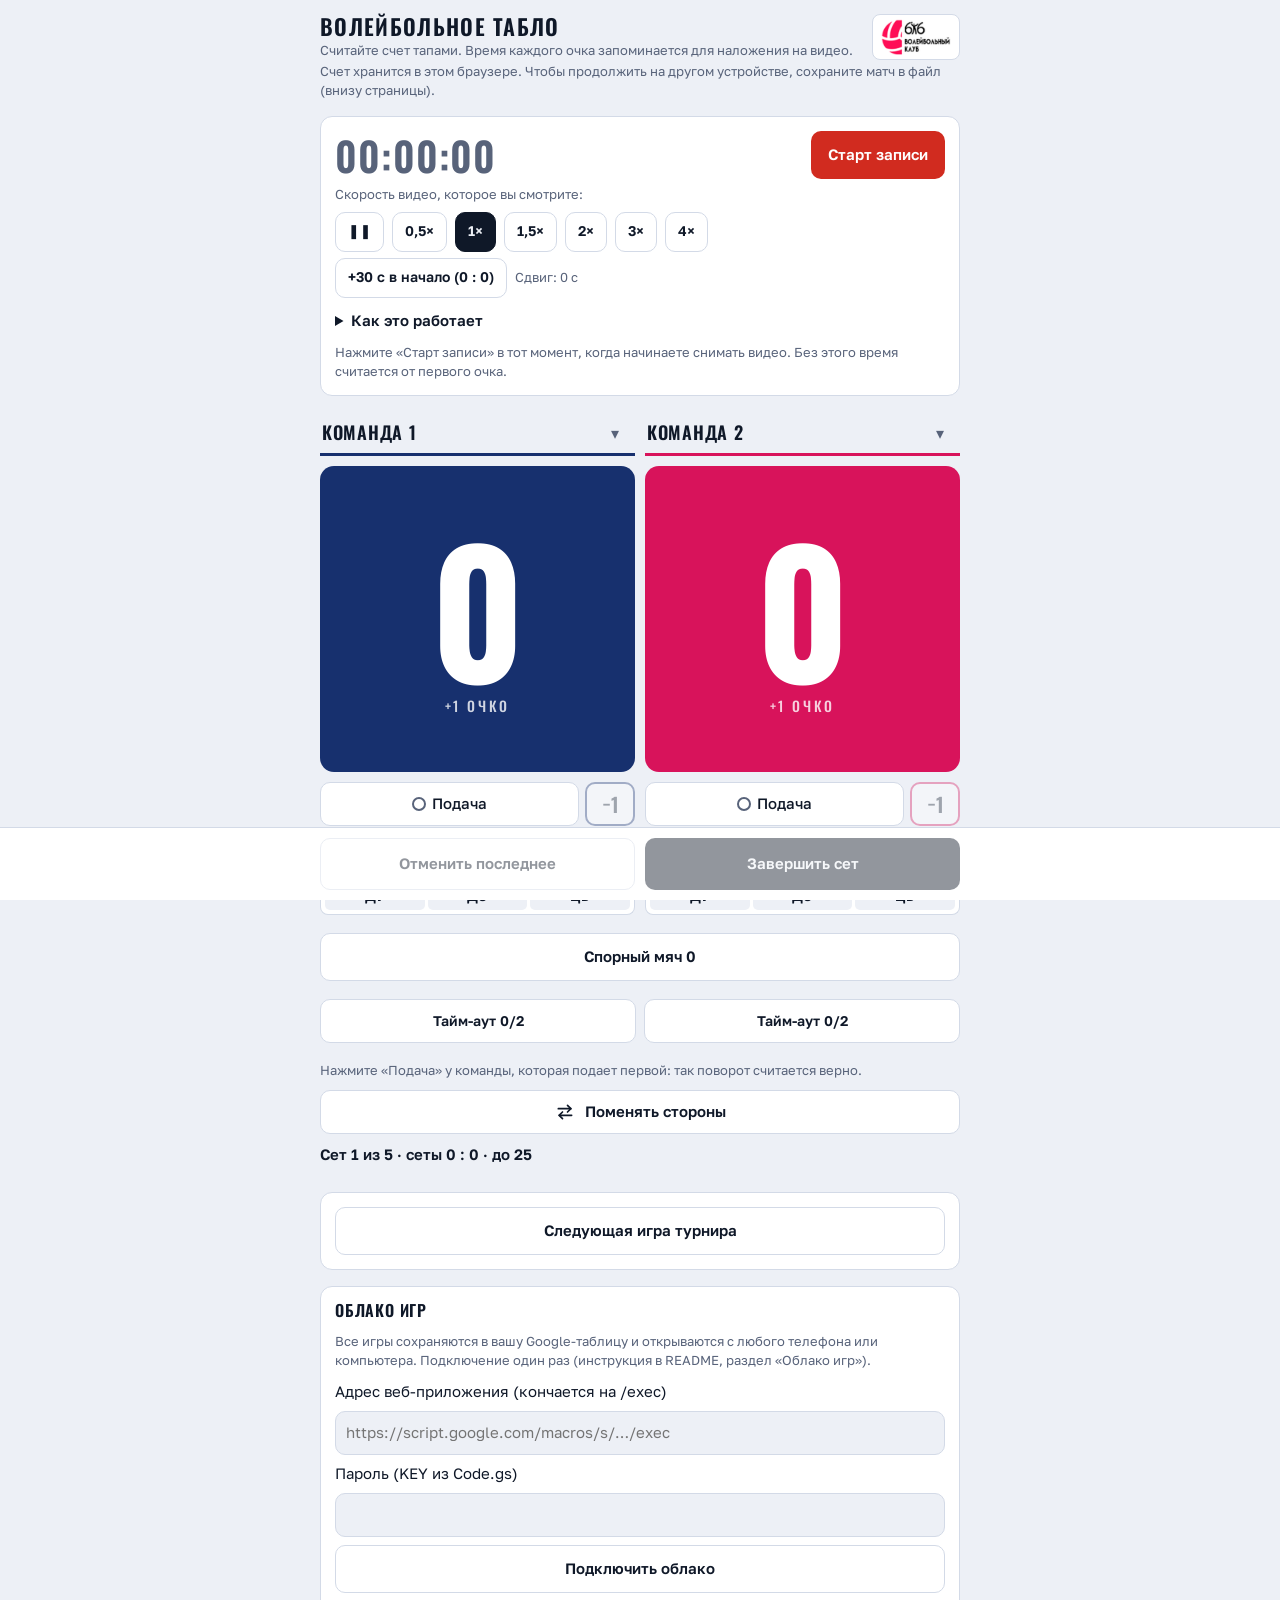
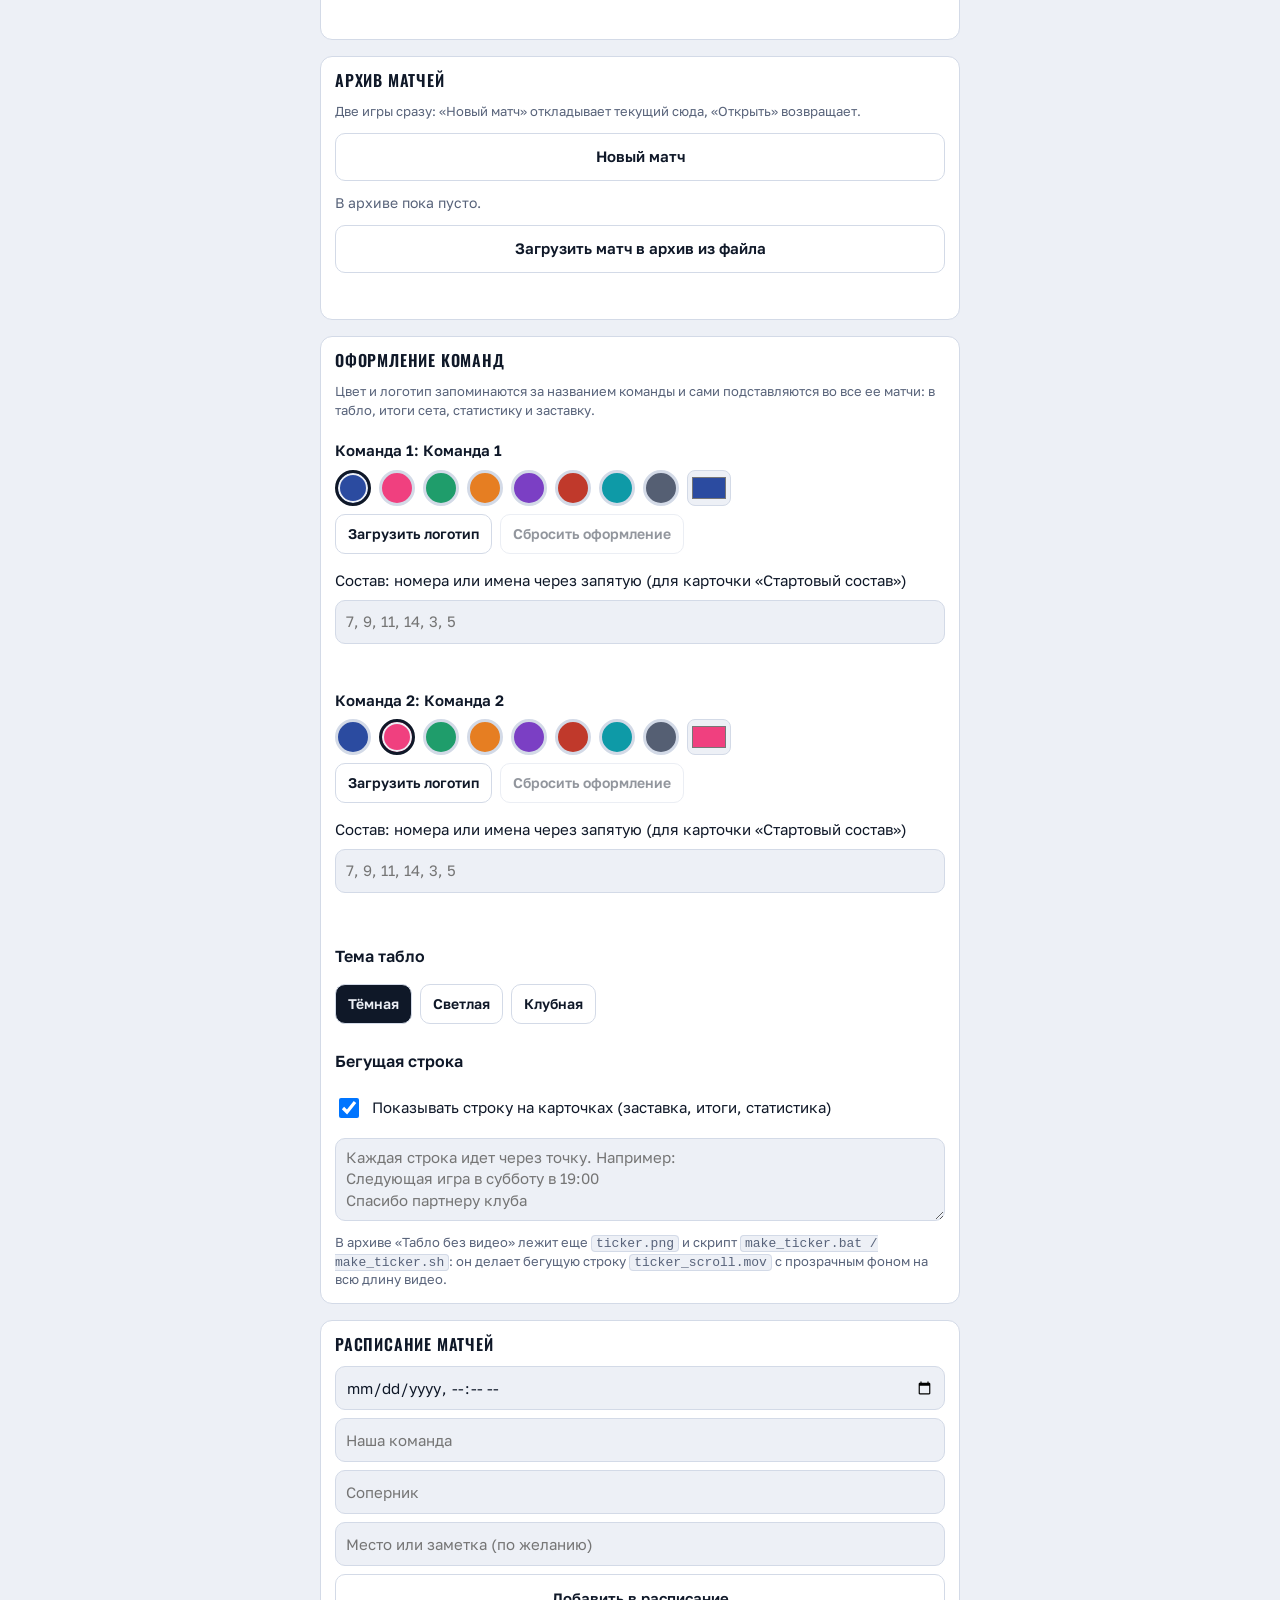
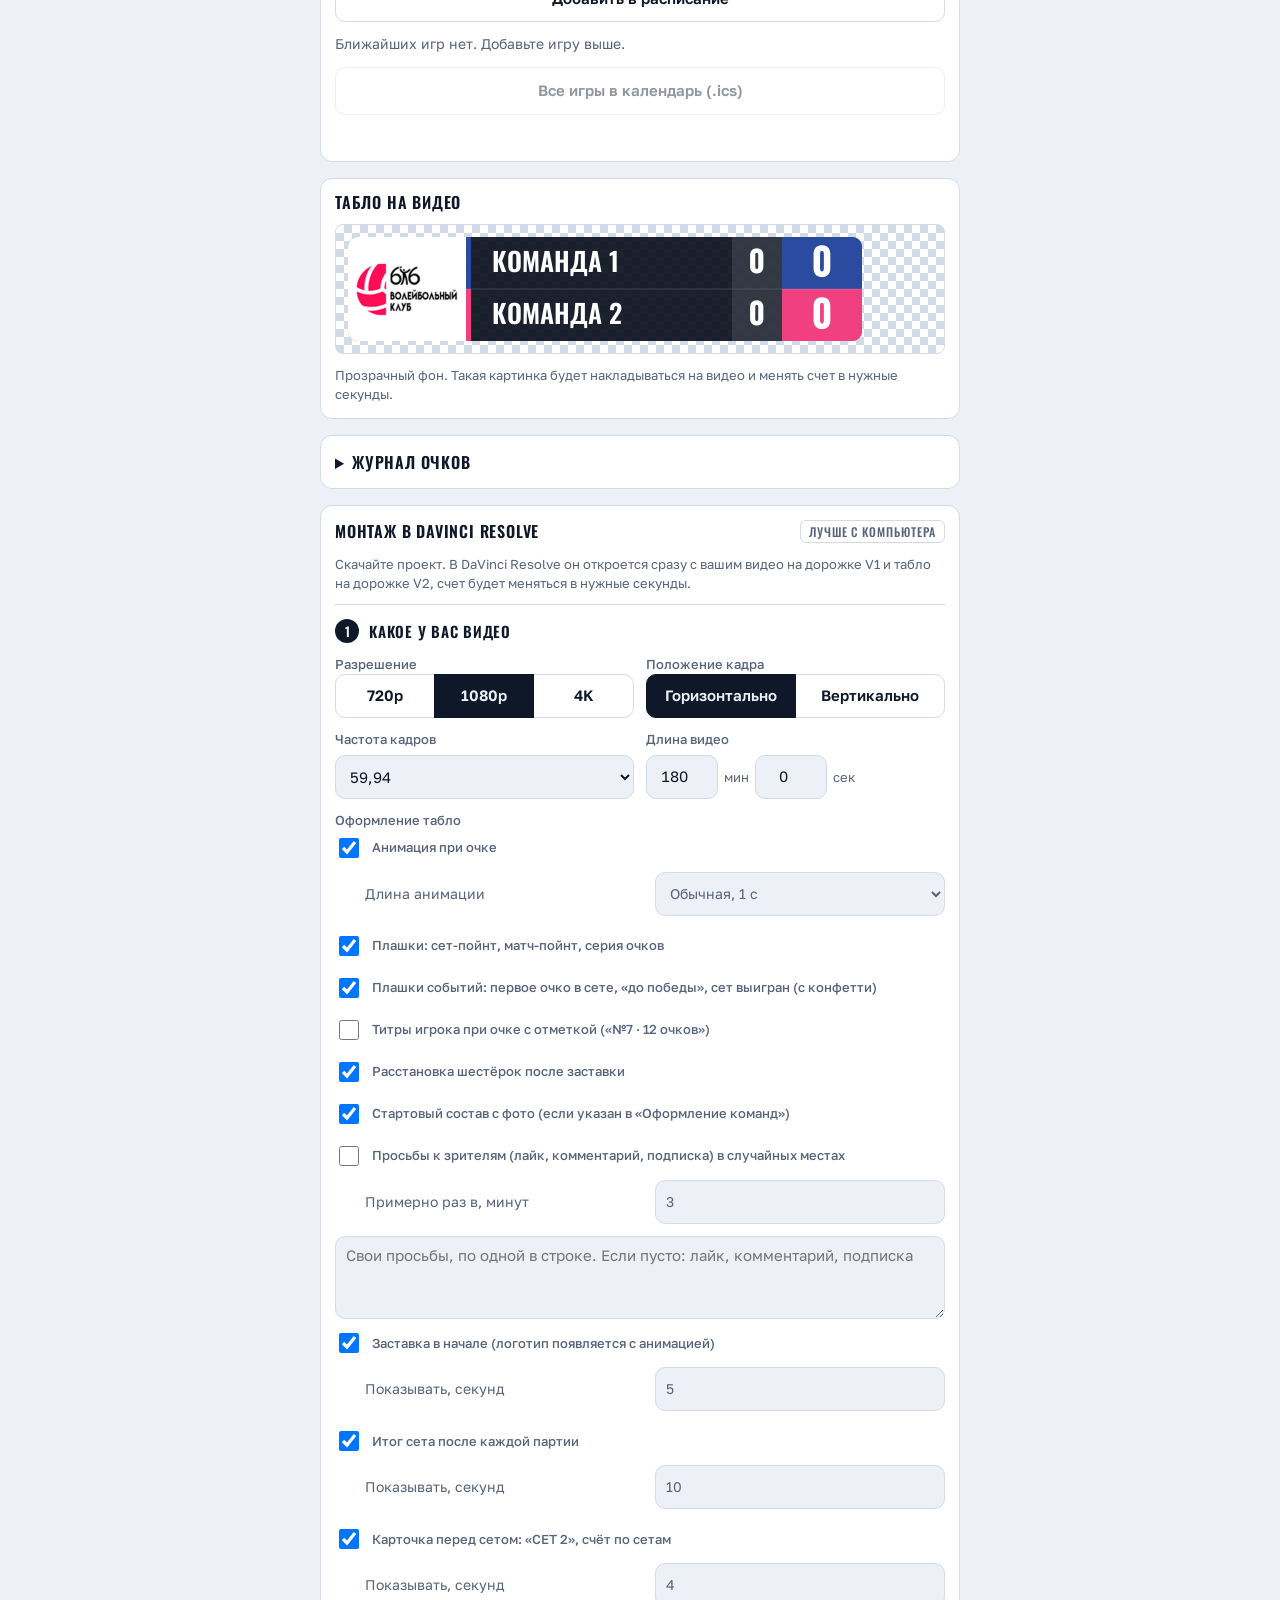
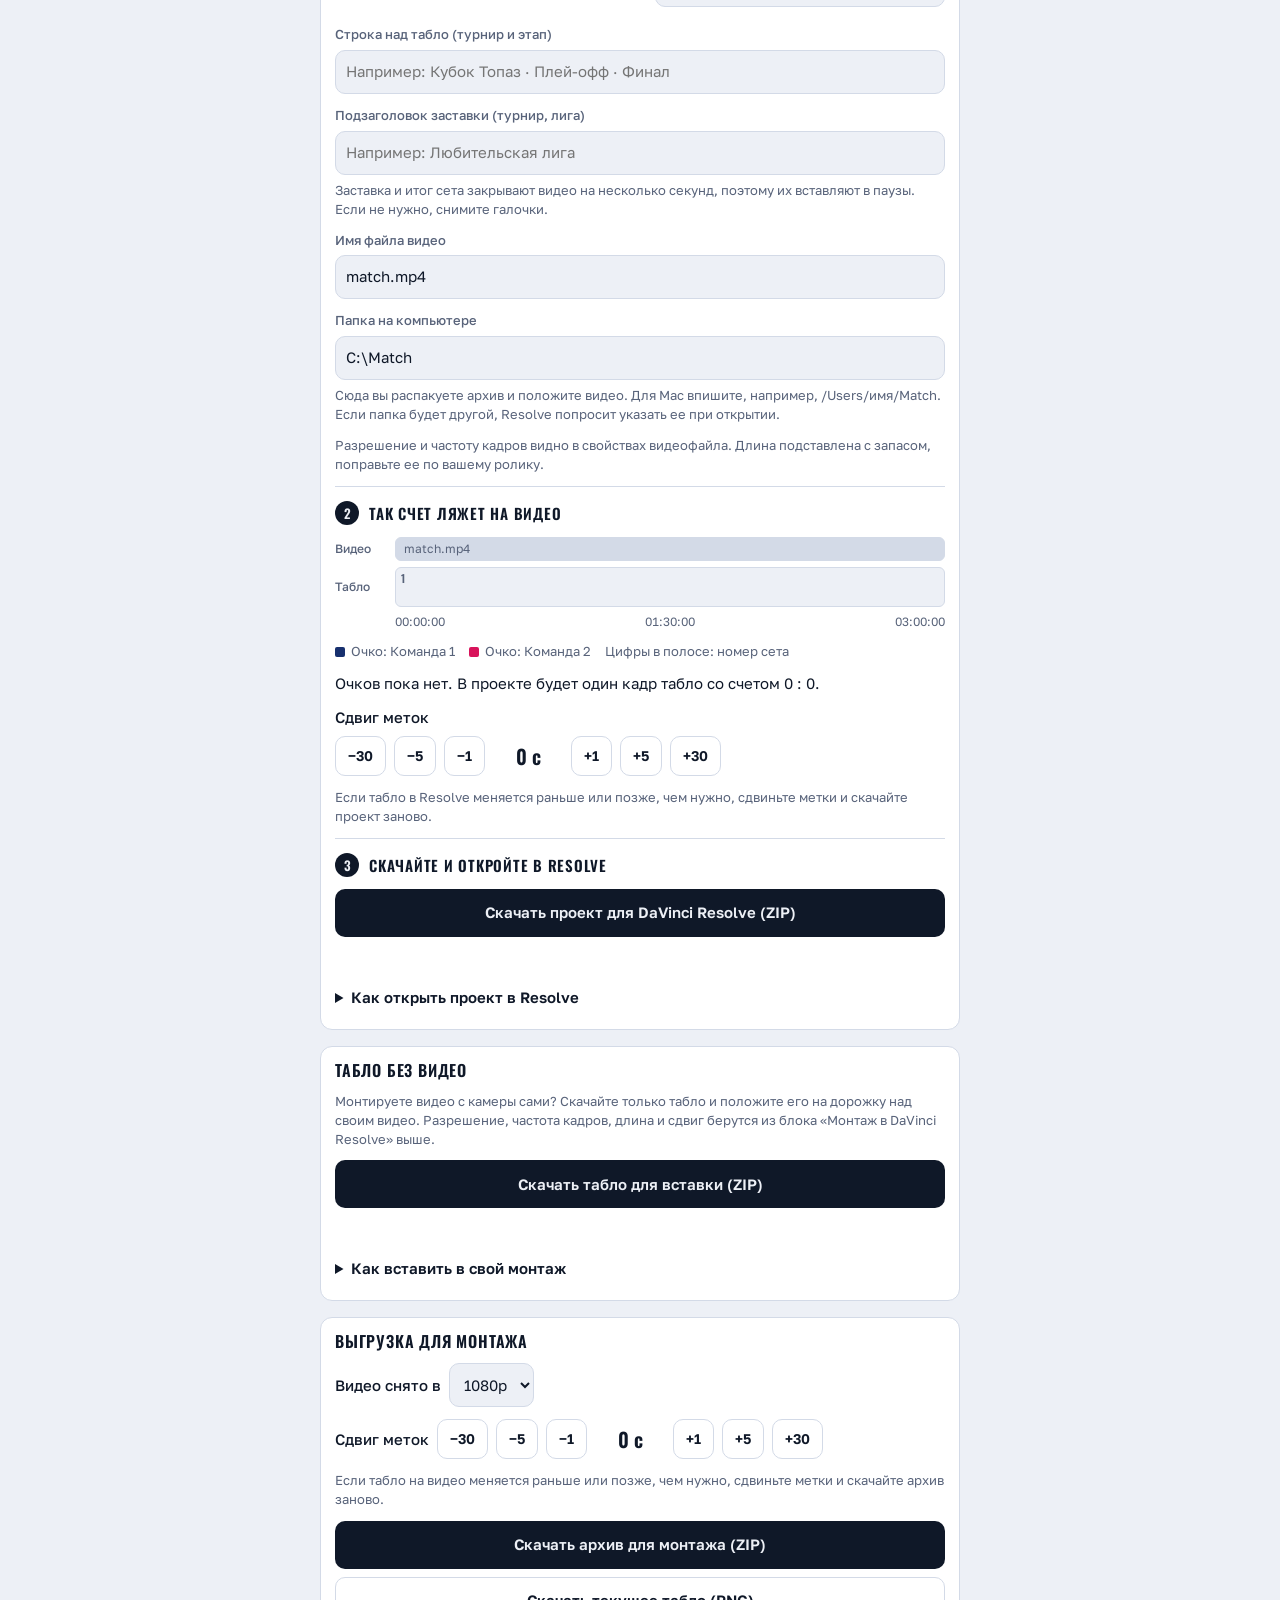
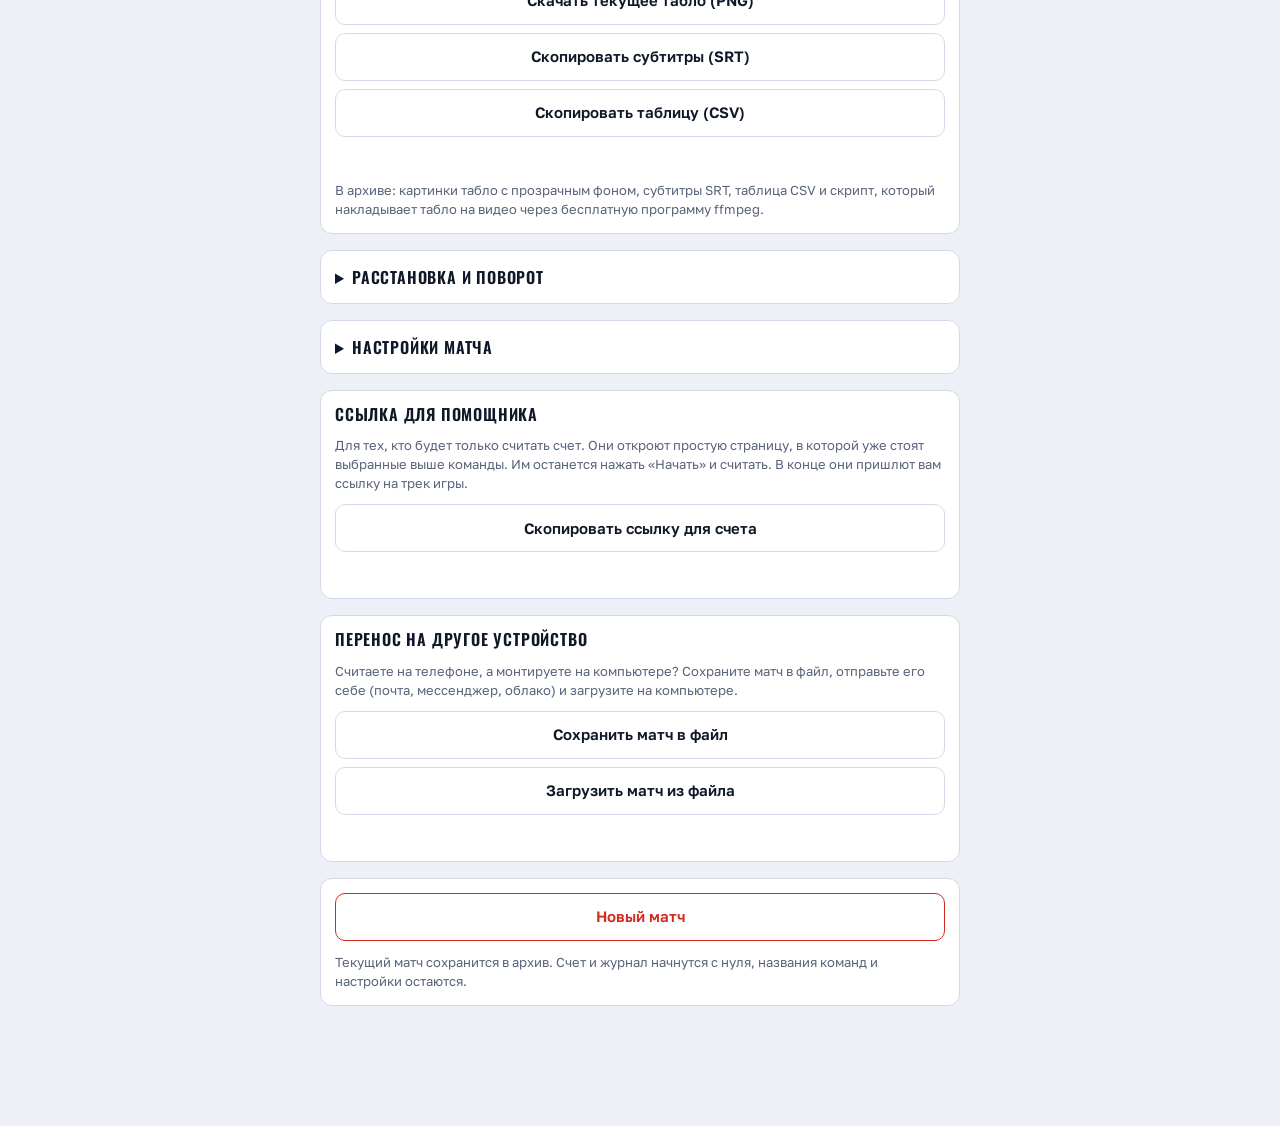
==== commit a3b2d043: "Add files via upload" ====
--- a/index.html
+++ b/index.html
@@ -496,6 +496,12 @@
             <select id="rsAnimN" class="field"><option value="3">Короткая, 0,6 с</option><option value="5">Обычная, 1 с</option><option value="8">Длинная, 1,6 с</option></select></div>
           <label class="chk"><input type="checkbox" id="rsBadges"><span>Плашки: сет-пойнт, матч-пойнт, серия очков</span></label>
           <label class="chk"><input type="checkbox" id="rsFx"><span>Плашки событий: первое очко в сете, «до победы», сет выигран (с конфетти)</span></label>
+          <label class="chk"><input type="checkbox" id="rsPlt"><span>Титры игрока при очке с отметкой («№7 · 12 очков»)</span></label>
+          <label class="chk"><input type="checkbox" id="rsLn"><span>Расстановка шестёрок после заставки</span></label>
+          <label class="chk"><input type="checkbox" id="rsRos"><span>Стартовый состав с фото (если указан в «Оформление команд»)</span></label>
+          <label class="chk"><input type="checkbox" id="rsCta"><span>Просьбы к зрителям (лайк, комментарий, подписка) в случайных местах</span></label>
+          <div class="sub-row"><label for="rsCtaMin">Примерно раз в, минут</label><input id="rsCtaMin" class="field" type="number" inputmode="numeric" min="1" max="30"></div>
+          <textarea id="rsCtaText" class="field" rows="3" maxlength="400" style="width:100%;padding:8px 10px;min-height:70px" placeholder="Свои просьбы, по одной в строке. Если пусто: лайк, комментарий, подписка"></textarea>
           <label class="chk"><input type="checkbox" id="rsIntro"><span>Заставка в начале (логотип появляется с анимацией)</span></label>
           <div class="sub-row"><label for="rsIntroSec">Показывать, секунд</label><input id="rsIntroSec" class="field" type="number" inputmode="numeric" min="2" max="15"></div>
           <label class="chk"><input type="checkbox" id="rsSum"><span>Итог сета после каждой партии</span></label>
@@ -677,7 +683,7 @@
 (function(){
   var $ = function(id){ return document.getElementById(id); };
   var KEY = 'volley-board-v1';
-  var DEF = {teams:[{name:'Команда 1'},{name:'Команда 2'}], cfg:{bestOf:5,setPts:25,decPts:15}, startedAt:null, events:[], offset:0, res:1, updatedAt:0, rs:{v:2,q:'1080',o:'h',fps:'59.94',len:10800,file:'match.mp4',dir:'C:\\Match',anim:true,animN:5,badges:true,fx:true,setCard:true,strip:'',intro:true,introSec:5,sum:true,sumSec:10,sub:''}};
+  var DEF = {teams:[{name:'Команда 1'},{name:'Команда 2'}], cfg:{bestOf:5,setPts:25,decPts:15}, startedAt:null, events:[], offset:0, res:1, updatedAt:0, rs:{v:2,q:'1080',o:'h',fps:'59.94',len:10800,file:'match.mp4',dir:'C:\\Match',anim:true,animN:5,badges:true,fx:true,plt:false,lnCard:true,rosCard:true,cta:false,ctaMin:3,ctaText:'',setCard:true,strip:'',intro:true,introSec:5,sum:true,sumSec:10,sub:''}};
   var TEAM_COL = ['#2B4BA0','#F0407F'];
   var FONT = 'Oswald, "Arial Narrow", sans-serif';
   var LOGO_URI = '[data-uri]';
@@ -721,35 +727,43 @@
   var DEF_LU = ['цб','св','до','цб','дг','до'];   // зоны 1..6: цб, св, до, цб, дг, до
   var ZORDER = [4,3,2,5,6,1];                      // порядок клеток на схеме: передняя линия сверху
   function rotLu(lu,d){ return d>0 ? [lu[1],lu[2],lu[3],lu[4],lu[5],lu[0]] : [lu[5],lu[0],lu[1],lu[2],lu[3],lu[4]]; }
-  function blank(){ return {names:null,done:[],cur:[0,0],won:[0,0],serve:null,swap:false,streak:null,tmo:[0,0],toNow:null,fx:null,custom:[false,false],lu:[DEF_LU.slice(),DEF_LU.slice()],start:[DEF_LU.slice(),DEF_LU.slice()]}; }
+  function blank(){ return {names:null,done:[],cur:[0,0],won:[0,0],serve:null,swap:false,streak:null,tmo:[0,0],toNow:null,fx:null,fx2:[],pc:{},pts:[],mx:[0,0],cb:[false,false],custom:[false,false],lu:[DEF_LU.slice(),DEF_LU.slice()],start:[DEF_LU.slice(),DEF_LU.slice()]}; }
   function apply(st,e){
-    if(e.k!=='x' && e.k!=='d' && e.k!=='q'){ st.toNow = null; st.fx = null; }
+    if(e.k!=='x' && e.k!=='d' && e.k!=='q'){ st.toNow = null; st.fx = null; st.fx2 = []; }
     if(e.k==='t'){ st.tmo[e.team]++; st.toNow = {team:e.team, n:st.tmo[e.team]}; }
     else if(e.k==='p'){
       if(st.serve!==null && st.serve!==e.team) st.lu[e.team] = rotLu(st.lu[e.team],1);
       st.cur[e.team]++; st.serve = e.team;
       st.streak = (st.streak && st.streak.team===e.team) ? {team:e.team,n:st.streak.n+1} : {team:e.team,n:1};
+      st.pts.push(e.team);
+      st.mx[0] = Math.max(st.mx[0], st.cur[1]-st.cur[0]); st.mx[1] = Math.max(st.mx[1], st.cur[0]-st.cur[1]);
+      if(!st.cb[e.team] && st.mx[e.team]>=5 && st.cur[e.team]>=st.cur[1-e.team]){ st.cb[e.team] = true; st.fx2.push({k:'cb', team:e.team, n:st.mx[e.team]}); }
       if(st.cur[0]+st.cur[1]===1) st.fx = {k:'first', team:e.team};
       else if(isSetOver(st)){ var wt = st.cur[0]>st.cur[1] ? 0 : 1; st.fx = {k:'win', team:wt, mt:(S.cfg.bestOf>0 && st.won[wt]+1>=need())}; }
     }
     else if(e.k==='l'){ st.lu[e.team] = e.lu.slice(); if(st.cur[0]===0 && st.cur[1]===0){ st.start[e.team] = e.lu.slice(); st.custom[e.team] = true; } }
     else if(e.k==='r'){ st.lu[e.team] = rotLu(st.lu[e.team], e.d>0 ? 1 : -1); if(st.cur[0]===0 && st.cur[1]===0) st.custom[e.team] = true; }
-    else if(e.k==='m'){ if(st.cur[e.team]>0) st.cur[e.team]--; st.streak = null; }
+    else if(e.k==='m'){ if(st.cur[e.team]>0) st.cur[e.team]--; st.streak = null; for(var qi=st.pts.length-1;qi>=0;qi--){ if(st.pts[qi]===e.team){ st.pts.splice(qi,1); break; } } }
+    else if(e.k==='d'){
+      var dn = 0; if(e.pl){ var dk = e.team+'|'+e.pl; st.pc[dk] = (st.pc[dk]||0)+1; dn = st.pc[dk]; }
+      if(e.how==='ace' || e.how==='blk') st.fx2 = st.fx2.concat([{k:e.how, team:e.team, pl:e.pl||'', n:dn}]);
+      else if(e.pl && e.how!=='err') st.fx2 = st.fx2.concat([{k:'pl', team:e.team, pl:e.pl, n:dn}]);
+    }
     else if(e.k==='s'){ st.swap = !st.swap; }
     else if(e.k==='v'){ st.serve = e.team; if(st.cur[0]===0 && st.cur[1]===0){ [0,1].forEach(function(t){ if(!st.custom[t]){ var d0=DEF_LU.slice(); st.lu[t] = (t===e.team) ? d0 : rotLu(d0,1); st.start[t] = st.lu[t].slice(); } }); } }
     else if(e.k==='g'){
       st.names = [String(e.a||''), String(e.b||'')];
-      st.done = []; st.cur = [0,0]; st.won = [0,0]; st.tmo = [0,0]; st.serve = null; st.swap = false; st.streak = null;
+      st.done = []; st.cur = [0,0]; st.won = [0,0]; st.tmo = [0,0]; st.serve = null; st.swap = false; st.streak = null; st.pts = []; st.mx = [0,0]; st.cb = [false,false]; st.pc = {};
       st.lu = [DEF_LU.slice(),DEF_LU.slice()]; st.start = [DEF_LU.slice(),DEF_LU.slice()]; st.custom = [false,false];
     }
     else if(e.k==='e'){
       var a=st.cur[0], b=st.cur[1];
       if(a!==b) st.won[a>b?0:1]++;
-      st.done.push([a,b]); st.cur=[0,0]; st.tmo=[0,0]; st.serve=null; st.streak=null; st.lu=[st.start[0].slice(),st.start[1].slice()];
+      st.done.push([a,b]); st.cur=[0,0]; st.tmo=[0,0]; st.serve=null; st.streak=null; st.pts=[]; st.mx=[0,0]; st.cb=[false,false]; st.lu=[st.start[0].slice(),st.start[1].slice()];
     }
   }
   function replay(ev){ var st=blank(); ev.forEach(function(e){ apply(st,e); }); return st; }
-  function snap(st){ return {names:st.names ? st.names.slice() : null, done:st.done.map(function(d){return d.slice();}), cur:st.cur.slice(), won:st.won.slice(), serve:st.serve, swap:st.swap, tmo:st.tmo.slice(), toNow:st.toNow ? {team:st.toNow.team,n:st.toNow.n} : null, lu:st.lu.map(function(l){return l.slice();})}; }
+  function snap(st){ return {names:st.names ? st.names.slice() : null, done:st.done.map(function(d){return d.slice();}), cur:st.cur.slice(), won:st.won.slice(), serve:st.serve, swap:st.swap, tmo:st.tmo.slice(), toNow:st.toNow ? {team:st.toNow.team,n:st.toNow.n} : null, lu:st.lu.map(function(l){return l.slice();}), pts:(st.pts||[]).slice()}; }
   function need(){ return S.cfg.bestOf===0 ? Infinity : Math.ceil(S.cfg.bestOf/2); }
   function isMatchOver(st){ return st.won[0]>=need() || st.won[1]>=need(); }
   function targetFor(setNo){ return (S.cfg.bestOf>1 && setNo===S.cfg.bestOf) ? S.cfg.decPts : S.cfg.setPts; }
@@ -762,6 +776,7 @@
     var fxOn = !(S.rs && S.rs.fx===false);
     if(sn.toNow) out.push({k:'to', team:sn.toNow.team, n:sn.toNow.n});
     if(fxOn && sn.fx) out.push({k:sn.fx.k, team:sn.fx.team, mt:!!sn.fx.mt});
+    if(fxOn && sn.fx2) sn.fx2.forEach(function(f){ if(f.k!=='pl' || (S.rs && S.rs.plt===true)) out.push({k:f.k, team:f.team, pl:f.pl||'', n:f.n||0}); });
     if(isMatchOver(sn) || isSetOver(sn)) return out;
     var tg = targetFor(sn.done.length+1);
     [0,1].forEach(function(t){
@@ -837,7 +852,8 @@
     var last = 0;
     var pend = null, pendW = 0;
     function expire(){
-      var sx = {names:st.names, done:st.done, cur:st.cur, won:st.won, serve:st.serve, swap:st.swap, streak:st.streak, tmo:st.tmo, toNow:null, fx:null, custom:st.custom, lu:st.lu, start:st.start};
+      st.fx = null; st.fx2 = []; st.toNow = null;
+      var sx = {names:st.names, done:st.done, cur:st.cur, won:st.won, serve:st.serve, swap:st.swap, streak:st.streak, tmo:st.tmo, toNow:null, fx:null, fx2:[], pts:st.pts, custom:st.custom, lu:st.lu, start:st.start};
       all.push({t:pend, v:view(sx), ev:{k:'y', wall:pendW}}); last = Math.max(last, pend); pend = null;
     }
     S.events.forEach(function(e){
@@ -848,11 +864,18 @@
       last = t;
       all.push({t:t, v:view(st), ev:e});
       if(e.k==='t'){ pend = t + 30000; pendW = e.wall + 30000; }
-      else if(st.fx && !(S.rs && S.rs.fx===false)){ var fd = st.fx.k==='win' ? 4000 : 3000; pend = t + fd; pendW = e.wall + fd; }
-      else if(e.k!=='x' && e.k!=='d' && e.k!=='q') pend = null;
+      else {
+        var tb = (all[all.length-1].v.badges||[]).filter(function(b){ return ['first','win','ace','blk','pl','cb'].indexOf(b.k)>=0; });
+        if(tb.length){ var fd = tb.some(function(b){ return b.k==='win' || b.k==='cb'; }) ? 4000 : 3000; pend = t + fd; pendW = e.wall + fd; }
+        else if(e.k!=='x' && e.k!=='d' && e.k!=='q') pend = null;
+      }
     });
     if(pend!==null) expire();
-    var real = all.filter(function(f){ return !(f.ev && (f.ev.k==='x' || f.ev.k==='d' || f.ev.k==='q')); });
+    var real = all.filter(function(f){
+      if(f.ev && (f.ev.k==='x' || f.ev.k==='q')) return false;
+      if(f.ev && f.ev.k==='d') return (f.v.badges||[]).some(function(b){ return b.k==='ace' || b.k==='blk' || b.k==='pl'; });
+      return true;
+    });
     var frames = [];
     for(var i=0;i<real.length;i++){
       var nx = real[i+1];
@@ -915,12 +938,12 @@
     return o.ok ? o.img : null;
   }
   function logosReady(){
-    return Promise.all(Object.keys(ST.teams).map(function(k){
+    return Promise.all([phReady()].concat(Object.keys(ST.teams).map(function(k){
       var s = ST.teams[k]; if(!s || !s.lg) return null;
       var o = LOGOS[k]; if(o && o.src===s.lg && o.ok) return null;
       o = {img:new Image(), ok:false, src:s.lg}; LOGOS[k] = o;
       return new Promise(function(res){ o.img.onload = function(){ o.ok = true; res(); }; o.img.onerror = function(){ res(); }; o.img.src = s.lg; });
-    }));
+    })));
   }
   function tickerText(){ return ST.ticker.split('\n').map(function(t){ return t.trim(); }).filter(Boolean).join('   •   '); }
   function drawTickerBar(c, vw, vh){
@@ -948,8 +971,12 @@
   function ctext(c, txt, x, y, align){ c.textAlign = align || 'center'; c.textBaseline = 'alphabetic'; c.fillText(txt, x, y + capY(c)/2); }
   function lgrad(c, x0, y0, x1, y1, a, b){ var g = c.createLinearGradient(x0,y0,x1,y1); g.addColorStop(0,a); g.addColorStop(1,b); return g; }
   function spc(c, px){ try{ c.letterSpacing = px+'px'; }catch(e){} }
+  function ochk(n){ var m = n%100, k = n%10; return (m>10 && m<20) ? 'очков' : (k===1 ? 'очко' : (k>=2 && k<=4 ? 'очка' : 'очков')); }
   function badgeText(b, n){
     var nm = String(n[b.team]||'').toUpperCase(); if(nm.length>16) nm = nm.slice(0,15)+'…';
+    if(b.k==='ace' || b.k==='blk') return ((b.k==='ace' ? 'Эйс!' : 'Блок!')+' · '+nm+((b.pl && S.rs && S.rs.plt===true) ? ' · '+plLabel(b.pl) : '')).toUpperCase();
+    if(b.k==='pl') return (plLabel(b.pl)+' · '+b.n+' '+ochk(b.n)+' · '+nm).toUpperCase();
+    if(b.k==='cb') return ('Камбэк · '+nm+' · отыграно '+b.n).toUpperCase();
     if(b.k==='first') return ('Первое очко в сете · '+nm).toUpperCase();
     if(b.k==='win') return ((b.mt ? 'Матч выигран' : 'Сет выигран')+' · '+nm).toUpperCase();
     if(b.k==='cd') return ('До победы в сете: '+b.n+' очка'+(b.team>=0 ? ' · '+nm : '')).toUpperCase();
@@ -996,7 +1023,8 @@
     var LG = nmRaw.map(logoOf), tlW = (LG[0] || LG[1]) ? 46 : 0, nx = dotW+tlW;
     var logoW = LOGO.ok ? 118 : 0;
     var nd=v.done.length, Wc=nx+nameW+nd*setW+wonW+curW, W=logoW+Wc, H=rowH*2;
-    var bd = v.badges || [], bh = bd.length ? 12+bd.length*38 : 0, an = (opts && opts.anim) ? opts.anim-1 : -1;
+    var bd = v.badges || [], mgOn = !(S.rs && S.rs.fx===false) && bd.some(function(b){ return b.k==='to'; }) && (v.pts||[]).length>=4, mgH = 96;
+    var bh = (bd.length ? 12+bd.length*38 : 0) + (mgOn ? mgH+12 : 0), an = (opts && opts.anim) ? opts.anim-1 : -1;
     var wfx = an>=0 && winAnim(v);
     var pad = an>=0 ? animPad(v) : 0, extraW = an>=0 ? 84 : 0, bub = null, sh = stripH();
     cv.width=Math.round((W+extraW+2*pad)*scale); cv.height=Math.round((H+bh+2*pad+sh)*scale);
@@ -1064,7 +1092,7 @@
     }
     var nmz = (v.names || names()), py = H+12;
     bd.forEach(function(b){
-      var txt = badgeText(b, nmz), run = b.k==='run' || b.k==='to' || b.k==='first', cd = b.k==='cd', win = b.k==='win', tm = Math.max(0, b.team);
+      var txt = badgeText(b, nmz), run = b.k==='run' || b.k==='to' || b.k==='first' || b.k==='pl', cd = b.k==='cd', win = b.k==='win' || b.k==='cb', tm = Math.max(0, b.team);
       c.font='600 15px '+FONT; spc(c,1.5);
       var tw = c.measureText(txt).width, pw = tw+52, ph = 30;
       c.save(); c.shadowColor='rgba(0,0,0,0.4)'; c.shadowBlur=8; c.shadowOffsetY=2;
@@ -1079,6 +1107,30 @@
       spc(c,0);
       py += 38;
     });
+    if(mgOn){
+      var gx = 0, gy = py, gw = Math.max(260, Math.min(W, 420));
+      c.save(); c.shadowColor='rgba(0,0,0,0.4)'; c.shadowBlur=8; c.shadowOffsetY=2;
+      rr(c, gx, gy, gw, mgH, 12); c.fillStyle = 'rgba(10,16,30,0.92)'; c.fill(); c.restore();
+      c.font = '600 12px '+FONT; spc(c,2); c.fillStyle = '#C9D4F5'; ctext(c, 'ХОД СЕТА', gx+14, gy+15, 'left'); spc(c,0);
+      var nn = (v.names || names()), lx = gx+gw-14;
+      [1,0].forEach(function(t){
+        var lab = nn[t].toUpperCase(); if(lab.length>10) lab = lab.slice(0,9)+'…';
+        c.font = '600 12px '+FONT; var lw3 = c.measureText(lab).width; c.fillStyle = '#E4EAFB'; ctext(c, lab, lx-lw3, gy+15, 'left');
+        c.beginPath(); c.arc(lx-lw3-9, gy+15, 4.5, 0, Math.PI*2); c.fillStyle = TEAM_COL[t]; c.fill(); lx -= lw3+24;
+      });
+      var cx0 = gx+14, cx1 = gx+gw-14, cy0 = gy+28, cy1 = gy+mgH-10, zy = (cy0+cy1)/2, ser = [0], mxa = 3, dd = 0;
+      v.pts.forEach(function(t){ dd += t===0 ? 1 : -1; ser.push(dd); mxa = Math.max(mxa, Math.abs(dd)); });
+      var N = ser.length-1, px = function(i){ return cx0+(cx1-cx0)*i/Math.max(1,N); }, py2 = function(d){ return zy-(d/mxa)*(zy-cy0); };
+      [[0,true],[1,false]].forEach(function(q){
+        c.save(); c.beginPath(); c.rect(cx0, q[1] ? cy0-2 : zy, cx1-cx0, q[1] ? zy-cy0+2 : cy1-zy+2); c.clip();
+        c.beginPath(); c.moveTo(px(0), zy); ser.forEach(function(d,i){ c.lineTo(px(i), py2(d)); }); c.lineTo(px(N), zy); c.closePath();
+        c.fillStyle = rgbaOf(TEAM_COL[q[0]] || '#5B7FE0', 0.75); c.fill(); c.restore();
+      });
+      c.strokeStyle = 'rgba(255,255,255,0.35)'; c.lineWidth = 1; c.beginPath(); c.moveTo(cx0, zy); c.lineTo(cx1, zy); c.stroke();
+      c.strokeStyle = '#FFFFFF'; c.lineWidth = 2; c.lineJoin = 'round'; c.beginPath(); ser.forEach(function(d,i){ if(i) c.lineTo(px(i), py2(d)); else c.moveTo(px(i), py2(d)); }); c.stroke();
+      c.beginPath(); c.arc(px(N), py2(ser[N]), 4, 0, Math.PI*2); c.fillStyle = '#FFFFFF'; c.fill();
+      py += mgH+12;
+    }
     var stp = stripText();
     if(stp){
       c.font = '600 14px '+FONT; spc(c,2); var up = stp.toUpperCase(); if(up.length>70) up = up.slice(0,69)+'…';
@@ -1664,6 +1716,156 @@
     drawTickerBar(c, vw, vh);
     c.restore();
   }
+  /* ---------- расстановка, состав, просьбы зрителям ---------- */
+  var PHOTO = {};
+  function phOf(u){
+    if(!u || !/^data:image\/(png|jpeg|webp);base64,/.test(u)) return null;
+    var o = PHOTO[u]; if(!o){ o = {img:new Image(), ok:false}; PHOTO[u] = o; o.img.onload = function(){ o.ok = true; render(); }; o.img.src = u; }
+    return o.ok ? o.img : null;
+  }
+  function phReady(){
+    var jobs = [];
+    Object.keys(ST.teams).forEach(function(k){
+      var ph = (ST.teams[k] && ST.teams[k].ph) || {};
+      Object.keys(ph).forEach(function(l){
+        var u = ph[l]; if(!/^data:image\/(png|jpeg|webp);base64,/.test(u) || (PHOTO[u] && PHOTO[u].ok)) return;
+        var o = {img:new Image(), ok:false}; PHOTO[u] = o;
+        jobs.push(new Promise(function(res){ o.img.onload = function(){ o.ok = true; res(); }; o.img.onerror = function(){ res(); }; o.img.src = u; }));
+      });
+    });
+    return Promise.all(jobs);
+  }
+  function rosLabels(str){ return String(str||'').split(/[,\n;]/).map(function(x){ return x.trim().slice(0,16); }).filter(Boolean).slice(0,12); }
+  function rosterInfo(){
+    var nm = names();
+    for(var gi=0; gi<S.events.length; gi++){ if(S.events[gi].k==='g'){ nm = [String(S.events[gi].pa||''), String(S.events[gi].pb||'')]; break; } }
+    var any = false, teams = [0,1].map(function(i){
+      var t = stOf(nm[i]), ls = t ? rosLabels(t.ros) : [];
+      if(ls.length) any = true;
+      return ls.map(function(l){ return {l:l, ph:(t.ph && t.ph[l]) || null}; });
+    });
+    return any ? {names:nm, teams:teams} : null;
+  }
+  function startLineups(){
+    var st = blank(), nm = names();
+    for(var gi=0; gi<S.events.length; gi++){ if(S.events[gi].k==='g'){ nm = [String(S.events[gi].pa||''), String(S.events[gi].pb||'')]; break; } }
+    for(var i=0;i<S.events.length;i++){ if(S.events[i].k==='p') break; apply(st, S.events[i]); }
+    return {names:nm, lu:[st.lu[0].slice(), st.lu[1].slice()], serve:st.serve};
+  }
+  function cardBg(c, W, H){
+    bgFill(c, W, H, '#0A101E');
+  }
+  function pill(c, cx, y, txt){
+    c.font = '600 22px '+FONT; spc(c,5); var tw = c.measureText(txt).width+48;
+    rr(c, cx-tw/2, y, tw, 44, 22); c.fillStyle = 'rgba(255,255,255,0.10)'; c.fill(); c.strokeStyle = 'rgba(255,255,255,0.22)'; c.lineWidth = 1.5; c.stroke();
+    c.fillStyle = '#E4EAFB'; ctext(c, txt, cx, y+22); spc(c,0);
+  }
+  function teamHead(c, x, y, w, h, t, name){
+    c.save(); c.shadowColor = 'rgba(0,0,0,0.5)'; c.shadowBlur = 22; c.shadowOffsetY = 8;
+    rr(c, x, y, w, h, 16); c.fillStyle = lgrad(c, x, y, x, y+h, PLATE[t][0], PLATE[t][1]); c.fill(); c.restore();
+    c.save(); rr(c, x, y, w, h, 16); c.clip(); c.fillStyle = 'rgba(255,255,255,0.12)'; c.fillRect(x, y, w, h*0.45); c.restore();
+    c.fillStyle = '#FFFFFF'; fitText(c, name, 700, 40, 18, w-40); spc(c,2); ctext(c, name, x+w/2, y+h/2+1); spc(c,0);
+  }
+  function drawLineupCard(cv, info, W, H){
+    cv.width = W; cv.height = H; applyStyle(info.names);
+    var c = cv.getContext('2d'); c.clearRect(0,0,W,H); cardBg(c, W, H);
+    var sc = Math.min(W/1280, H/720); c.save(); c.scale(sc, sc);
+    var vw = W/sc, vh = H/sc, cx = vw/2, top = Math.max(18, (vh-640)/2);
+    glow(c, vw*0.1, vh*0.15, 420, rgbaOf(SUM_COL[0],0.26)); glow(c, vw*0.92, vh*0.88, 480, rgbaOf(SUM_COL[1],0.26));
+    pill(c, cx, top, 'РАССТАНОВКА НА СТАРТ');
+    var n = info.names.map(function(t){ return t.toUpperCase(); });
+    var cw = Math.min(430, (vw-160)/2), gap = 80, ch = 320, cy0 = top+176, cell = cw/3, rowh = ch/2;
+    [0,1].forEach(function(t){
+      var x = t===0 ? cx-gap/2-cw : cx+gap/2;
+      teamHead(c, x, top+64, cw, 64, t, n[t]);
+      // сетка
+      c.fillStyle = 'rgba(255,255,255,0.55)'; c.fillRect(x, cy0-8, cw, 4);
+      c.font = '600 12px '+FONT; spc(c,3); c.fillStyle = 'rgba(255,255,255,0.55)'; ctext(c, 'СЕТКА', x+cw/2, cy0-20); spc(c,0);
+      rr(c, x, cy0, cw, ch, 10); c.fillStyle = 'rgba(255,255,255,0.07)'; c.fill(); c.strokeStyle = 'rgba(255,255,255,0.28)'; c.lineWidth = 2; c.stroke();
+      c.fillStyle = 'rgba(255,255,255,0.22)'; c.fillRect(x, cy0+rowh-1, cw, 2);   // линия атаки
+      ZORDER.forEach(function(zone, i){
+        var col = i%3, row = Math.floor(i/3), zx = x+col*cell, zy = cy0+row*rowh, role = String(info.lu[t][zone-1]||'').toUpperCase();
+        rr(c, zx+9, zy+9, cell-18, rowh-18, 14); c.fillStyle = lgrad(c, zx, zy, zx, zy+rowh, PLATE[t][0], PLATE[t][1]); c.fill();
+        c.fillStyle = '#FFFFFF'; c.font = '700 44px '+FONT; spc(c,1); ctext(c, role, zx+cell/2, zy+rowh/2+2); spc(c,0);
+        c.fillStyle = 'rgba(255,255,255,0.6)'; c.font = '500 14px '+FONT; ctext(c, 'зона '+zone, zx+cell/2, zy+rowh-24);
+      });
+      if(info.serve===t){
+        c.font = '600 16px '+FONT; spc(c,2); var lb = 'ПОДАЕТ', lw = c.measureText(lb).width+30;
+        rr(c, x+cw/2-lw/2, cy0+ch+14, lw, 32, 16); c.fillStyle = lgrad(c,0,cy0+ch+14,0,cy0+ch+46,'#FFE27A','#F2B91A'); c.fill();
+        c.fillStyle = '#0A101E'; ctext(c, lb, x+cw/2, cy0+ch+30); spc(c,0);
+      }
+    });
+    c.fillStyle = '#C9D4F5'; c.font = '500 17px '+FONT; spc(c,1);
+    ctext(c, 'СВ связующий  ·  ДГ диагональный  ·  ДО доигровщик  ·  ЦБ центральный', cx, cy0+ch+84); spc(c,0);
+    drawTickerBar(c, vw, vh);
+    c.restore();
+  }
+  function drawRosterCard(cv, info, W, H){
+    cv.width = W; cv.height = H; applyStyle(info.names);
+    var c = cv.getContext('2d'); c.clearRect(0,0,W,H); cardBg(c, W, H);
+    var sc = Math.min(W/1280, H/720); c.save(); c.scale(sc, sc);
+    var vw = W/sc, vh = H/sc, cx = vw/2, top = Math.max(18, (vh-640)/2);
+    glow(c, vw*0.1, vh*0.15, 420, rgbaOf(SUM_COL[0],0.26)); glow(c, vw*0.92, vh*0.88, 480, rgbaOf(SUM_COL[1],0.26));
+    pill(c, cx, top, 'СТАРТОВЫЙ СОСТАВ');
+    var n = info.names.map(function(t){ return t.toUpperCase(); });
+    var cw = Math.min(560, (vw-120)/2), gap = 40;
+    [0,1].forEach(function(t){
+      var x = t===0 ? cx-gap/2-cw : cx+gap/2, ls = info.teams[t];
+      teamHead(c, x, top+64, cw, 70, t, n[t]);
+      var cols = ls.length>8 ? 4 : (ls.length>4 ? 4 : Math.max(1, ls.length)), rows = Math.ceil(ls.length/Math.max(1,cols));
+      var cwid = cw/Math.max(cols, 1), d = Math.min(104, cwid-26, rows>2 ? 94 : 120);
+      ls.forEach(function(pl, i){
+        var col = i%cols, row = Math.floor(i/cols), px = x+col*cwid+cwid/2, py = top+166+row*(d+54)+d/2;
+        c.save(); c.shadowColor = 'rgba(0,0,0,0.45)'; c.shadowBlur = 14; c.shadowOffsetY = 5;
+        c.beginPath(); c.arc(px, py, d/2, 0, Math.PI*2); c.fillStyle = lgrad(c, px, py-d/2, px, py+d/2, PLATE[t][0], PLATE[t][1]); c.fill(); c.restore();
+        var im = phOf(pl.ph);
+        if(im){
+          c.save(); c.beginPath(); c.arc(px, py, d/2-3, 0, Math.PI*2); c.clip();
+          var r = Math.max(d/im.width, d/im.height); c.drawImage(im, px-im.width*r/2, py-im.height*r/2, im.width*r, im.height*r); c.restore();
+        } else {
+          c.fillStyle = '#FFFFFF'; c.font = '700 '+Math.round(d*0.42)+'px '+FONT;
+          var ini = /^\d{1,3}$/.test(pl.l) ? pl.l : pl.l.replace(/[^A-Za-zА-Яа-яЁё0-9]/g,'').slice(0,2).toUpperCase();
+          ctext(c, ini, px, py+1);
+        }
+        c.beginPath(); c.arc(px, py, d/2-1.5, 0, Math.PI*2); c.strokeStyle = 'rgba(255,255,255,0.85)'; c.lineWidth = 3; c.stroke();
+        c.fillStyle = '#FFFFFF'; fitText(c, plLabel(pl.l), 600, 22, 12, cwid-14); ctext(c, plLabel(pl.l), px, py+d/2+24);
+      });
+    });
+    drawTickerBar(c, vw, vh);
+    c.restore();
+  }
+  function ctaIcon(c, kind, x, y){
+    c.save(); c.translate(x, y); c.fillStyle = '#0A101E'; c.strokeStyle = '#0A101E'; c.lineWidth = 2.2; c.lineJoin = 'round';
+    if(kind==='like'){
+      c.fillRect(-12, -1, 6, 13);
+      c.beginPath(); c.moveTo(-3, 12); c.lineTo(-3, -1); c.bezierCurveTo(0, -3, 3, -8, 3.5, -12); c.bezierCurveTo(7, -12.5, 8.5, -9, 7, -5); c.lineTo(6, -2); c.lineTo(12, -2);
+      c.bezierCurveTo(14.5, -2, 15, 0.5, 14.5, 2.5); c.lineTo(12.5, 10); c.bezierCurveTo(12, 11.5, 10.5, 12, 9.5, 12); c.closePath(); c.fill();
+    } else if(kind==='comment'){
+      rr(c, -13, -11, 26, 18, 6); c.fill();
+      c.beginPath(); c.moveTo(-6, 6); c.lineTo(-8, 14); c.lineTo(2, 6); c.closePath(); c.fill();
+      c.fillStyle = '#F2B91A'; [-6,0,6].forEach(function(dx){ c.beginPath(); c.arc(dx, -2, 2, 0, Math.PI*2); c.fill(); });
+    } else if(kind==='bell'){
+      c.beginPath(); c.moveTo(-11, 7); c.bezierCurveTo(-8, 5, -8, -1, -7, -5); c.bezierCurveTo(-5.5, -10, 5.5, -10, 7, -5); c.bezierCurveTo(8, -1, 8, 5, 11, 7); c.closePath(); c.fill();
+      c.beginPath(); c.arc(0, 11, 3.2, 0, Math.PI*2); c.fill(); c.fillRect(-1.2, -13, 2.4, 4);
+    } else { star(c, 0, 1, 13); c.fill(); }
+    c.restore();
+  }
+  function ctaKind(t){ return /лайк/i.test(t) ? 'like' : (/подпис|колокол/i.test(t) ? 'bell' : (/коммент|пиш|напиш/i.test(t) ? 'comment' : 'star')); }
+  var CTA_DEF = ['Понравился матч? Поставь лайк','Кто MVP матча? Пиши в комментариях','Подпишись, чтобы не пропустить следующую игру'];
+  function ctaLines(){ var ls = String((S.rs && S.rs.ctaText) || '').split('\n').map(function(t){ return t.trim().slice(0,70); }).filter(Boolean); return ls.length ? ls : CTA_DEF; }
+  function drawCta(cv, cta, W, H){
+    var c = cv.getContext('2d'), sc = Math.min(W/1280, H/720); c.save(); c.scale(sc, sc);
+    var vw = W/sc, vh = H/sc, txt = cta.text, fs = 26;
+    c.font = '600 '+fs+'px '+FONT; spc(c,0.5); var tw = Math.min(c.measureText(txt).width, vw*0.6), pw = tw+44+68, ph = 64;
+    var land = W>=H, x = land ? vw-36-pw : (vw-pw)/2, y = land ? 36 : vh-110-ph;
+    c.save(); c.shadowColor = 'rgba(0,0,0,0.45)'; c.shadowBlur = 18; c.shadowOffsetY = 6;
+    rr(c, x, y, pw, ph, 32); c.fillStyle = 'rgba(10,16,30,0.92)'; c.fill(); c.restore();
+    rr(c, x+0.75, y+0.75, pw-1.5, ph-1.5, 31); c.strokeStyle = 'rgba(255,255,255,0.18)'; c.lineWidth = 1.5; c.stroke();
+    c.beginPath(); c.arc(x+36, y+ph/2, 24, 0, Math.PI*2); c.fillStyle = lgrad(c, 0, y+8, 0, y+ph-8, '#FFE27A', '#F2B91A'); c.fill();
+    ctaIcon(c, ctaKind(txt), x+36, y+ph/2);
+    c.fillStyle = '#FFFFFF'; fitText(c, txt, 600, fs, 14, tw); ctext(c, txt, x+68+(pw-68)/2-6, y+ph/2+1);
+    c.restore();
+  }
   function toBlob(cv){ return new Promise(function(res){ cv.toBlob(res,'image/png'); }); }
 
   /* ---------- rendering ---------- */
@@ -2113,6 +2315,38 @@
     var rm = document.createElement('button'); rm.type = 'button'; rm.className = 'btn small'; rm.textContent = 'Сбросить оформление'; rm.id = 'stRm'+i;
     rm.addEventListener('click', function(){ var k = stKey(names()[i]); if(k){ delete ST.teams[k]; delete LOGOS[k]; stSave(); render(); } });
     r2.appendChild(up); r2.appendChild(fi); r2.appendChild(rm); box.appendChild(r2);
+    var rl = document.createElement('label'); rl.className = 'lab'; rl.htmlFor = 'stRos'+i; rl.textContent = 'Состав: номера или имена через запятую (для карточки «Стартовый состав»)'; rl.style.marginTop = '8px'; box.appendChild(rl);
+    var ri = document.createElement('input'); ri.type = 'text'; ri.id = 'stRos'+i; ri.className = 'field'; ri.maxLength = 200; ri.autocomplete = 'off'; ri.placeholder = '7, 9, 11, 14, 3, 5';
+    ri.addEventListener('input', function(){ var t = stEnsure(names()[i]); if(!t) return; t.ros = ri.value.slice(0,200); stSave(); renderPh(i); });
+    box.appendChild(ri);
+    var pb = document.createElement('div'); pb.id = 'stPh'+i; pb.className = 'sw-row'; pb.style.marginTop = '6px'; box.appendChild(pb);
+  }
+  function renderPh(i){
+    var box = $('stPh'+i); if(!box) return; box.textContent = '';
+    var t = stOf(names()[i]), ls = t ? rosLabels(t.ros) : [];
+    ls.forEach(function(l){
+      var w = document.createElement('div'); w.style.cssText = 'display:flex;flex-direction:column;align-items:center;gap:2px;width:64px';
+      var b = document.createElement('button'); b.type = 'button'; b.className = 'sw'; b.setAttribute('aria-label','Фото: '+l); b.style.cssText = 'width:52px;height:52px;overflow:hidden;font:700 16px Oswald,sans-serif;color:#fff;background:#2B4BA0';
+      if(t.ph && t.ph[l]){ var im = document.createElement('img'); im.src = t.ph[l]; im.alt = l; im.style.cssText = 'width:100%;height:100%;object-fit:cover'; b.appendChild(im); } else b.textContent = '+';
+      var fi = document.createElement('input'); fi.type = 'file'; fi.accept = 'image/png,image/jpeg,image/webp'; fi.hidden = true;
+      b.addEventListener('click', function(){ fi.click(); });
+      fi.addEventListener('change', function(){ var f = fi.files && fi.files[0]; fi.value = ''; if(f) stPhoto(i, l, f); });
+      var cp = document.createElement('span'); cp.style.cssText = 'font-size:12px;max-width:64px;overflow:hidden;text-overflow:ellipsis;white-space:nowrap'; cp.textContent = plLabel(l);
+      w.appendChild(b); w.appendChild(fi); w.appendChild(cp);
+      if(t.ph && t.ph[l]){ var x = document.createElement('button'); x.type = 'button'; x.className = 'link'; x.textContent = 'убрать'; x.style.fontSize = '11px'; x.addEventListener('click', function(){ delete t.ph[l]; stSave(); renderPh(i); render(); }); w.appendChild(x); }
+      box.appendChild(w);
+    });
+  }
+  function stPhoto(i, label, file){
+    var n = names()[i], url = URL.createObjectURL(file), im = new Image();
+    im.onload = function(){
+      URL.revokeObjectURL(url);
+      var sz = 128, cv = document.createElement('canvas'); cv.width = sz; cv.height = sz; var c = cv.getContext('2d');
+      var r = Math.max(sz/im.width, sz/im.height); c.drawImage(im, (sz-im.width*r)/2, (sz-im.height*r)/2, im.width*r, im.height*r);
+      var t = stEnsure(n); if(!t) return; if(!t.ph) t.ph = {}; t.ph[label] = cv.toDataURL('image/jpeg', 0.82); stSave(); renderPh(i); render();
+    };
+    im.onerror = function(){ URL.revokeObjectURL(url); };
+    im.src = url;
   }
   function stLogo(i, file){
     var n = names()[i], url = URL.createObjectURL(file), im = new Image();
@@ -2140,6 +2374,8 @@
       Array.prototype.forEach.call($('stSw'+i).querySelectorAll('.sw'), function(b){ b.setAttribute('aria-pressed', b.dataset.c.toLowerCase()===c.toLowerCase() ? 'true' : 'false'); });
       var im = $('stImg'+i); if(s && s.lg){ im.src = s.lg; im.hidden = false; } else im.hidden = true;
       $('stRm'+i).disabled = !s;
+      if(document.activeElement!==$('stRos'+i)) $('stRos'+i).value = (s && s.ros) || '';
+      if(!$('stPh'+i).dataset.k || $('stPh'+i).dataset.k!==(stKey(nm[i])+'|'+((s && s.ros)||'')+'|'+Object.keys((s && s.ph) || {}).join(','))){ $('stPh'+i).dataset.k = stKey(nm[i])+'|'+((s && s.ros)||'')+'|'+Object.keys((s && s.ph) || {}).join(','); renderPh(i); }
     });
   }
   buildStl(0); buildStl(1);
@@ -2339,6 +2575,10 @@
     $('rsFps').value = r.fps;
     if(act!==$('rsMin') && act!==$('rsSec')){ var L = rsLen(); $('rsMin').value = Math.floor(L/60); $('rsSec').value = L%60; }
     [['rsAnim','anim'],['rsBadges','badges'],['rsFx','fx'],['rsIntro','intro'],['rsSum','sum'],['rsSetCard','setCard']].forEach(function(p){ $(p[0]).checked = r[p[1]]!==false; });
+    [['rsPlt','plt'],['rsCta','cta']].forEach(function(p){ $(p[0]).checked = r[p[1]]===true; });
+    [['rsLn','lnCard'],['rsRos','rosCard']].forEach(function(p){ $(p[0]).checked = r[p[1]]!==false; });
+    if(act!==$('rsCtaMin')) $('rsCtaMin').value = r.ctaMin>0 ? r.ctaMin : 3;
+    if(act!==$('rsCtaText')) $('rsCtaText').value = r.ctaText || '';
     if(act!==$('rsStrip')) $('rsStrip').value = r.strip || '';
     if(act!==$('rsSetCardSec')) $('rsSetCardSec').value = r.setCardSec>0 ? r.setCardSec : 4;
     if(act!==$('rsSub')) $('rsSub').value = r.sub || '';
@@ -2405,6 +2645,11 @@
     $(id).addEventListener('change', function(e){ var v = parseInt(e.target.value,10); S.rs[key] = isFinite(v) ? Math.max(lo, Math.min(hi, v)) : null; save(); render(); });
   }
   numRs('rsIntroSec','introSec',2,15); numRs('rsSumSec','sumSec',3,30);
+  [['rsPlt','plt'],['rsCta','cta'],['rsLn','lnCard'],['rsRos','rosCard']].forEach(function(p){
+    $(p[0]).addEventListener('change', function(e){ S.rs[p[1]] = e.target.checked; save(); render(); });
+  });
+  $('rsCtaMin').addEventListener('change', function(e){ var v = parseInt(e.target.value,10); S.rs.ctaMin = isFinite(v) ? Math.max(1, Math.min(30, v)) : 3; save(); render(); });
+  $('rsCtaText').addEventListener('input', function(e){ S.rs.ctaText = String(e.target.value).slice(0,400); save(); });
   $('rsStrip').addEventListener('input', function(e){ S.rs.strip = String(e.target.value).slice(0,80); save(); render(); });
   $('rsSetCardSec').addEventListener('change', function(e){ var v = parseInt(e.target.value,10); S.rs.setCardSec = isFinite(v) ? Math.max(2, Math.min(15, v)) : 4; save(); render(); });
   $('rsSub').addEventListener('input', function(e){ S.rs.sub = String(e.target.value).slice(0,80); save(); });
@@ -2415,6 +2660,9 @@
   function drawItem(cv, it, W, H){
     if(it.intro) return drawIntro(cv, it.f.v, W, H, it.ia);
     if(it.scd) return drawSetCard(cv, it.scd, W, H);
+    if(it.ln) return drawLineupCard(cv, it.ln, W, H);
+    if(it.ros) return drawRosterCard(cv, it.ros, W, H);
+    if(it.cta){ drawFrame(cv, it.f.v, W, H, null); return drawCta(cv, it.cta, W, H); }
     if(it.sum) return drawSummary(cv, it.sum, W, H);
     if(it.stat) return drawStats(cv, it.stat, W, H);
     if(it.pls) return drawPlayers(cv, it.pls, W, H);
@@ -2499,8 +2747,9 @@
         if(e0>s0) overlay(s0, e0, {f:it.f, scd:info});
       });
     }
+    var introEnd = 0;
     if(A.intro!==false && items.length){
-      var e1 = Math.min(fr(A.introSec>0 ? A.introSec : 5), total);
+      var e1 = Math.min(fr(A.introSec>0 ? A.introSec : 5), total); introEnd = e1;
       if(e1>0) overlay(0, e1, {f:items[0].f, intro:true});
       if(A.anim!==false && LOGO.ok){
         var d2 = fr(0.2), ex = [];
@@ -2514,11 +2763,33 @@
         items = ex;
       }
     }
+    if(items.length){
+      var Dl = fr(5), tc = introEnd;
+      if(A.lnCard!==false && tc<total){ var le = Math.min(tc+Dl, total); overlay(tc, le, {f:items[0].f, ln:startLineups()}); tc = le; }
+      var rinfo = A.rosCard!==false ? rosterInfo() : null;
+      if(rinfo && tc<total){ var re = Math.min(tc+Dl, total); overlay(tc, re, {f:items[0].f, ros:rinfo}); tc = re; }
+    }
+    if(A.cta===true && items.length){
+      var cl = ctaLines(), evry = Math.max(1, A.ctaMin>0 ? A.ctaMin : 3)*60, Dq = fr(6), margin = fr(2);
+      var seed = (S.events.length ? (S.events[0].wall|0) : 7) ^ 0x9E3779B9, rg = function(){ seed = (seed+0x6D2B79F5)|0; var t = Math.imul(seed^(seed>>>15), 1|seed); t = (t+Math.imul(t^(t>>>7), 61|t))^t; return ((t^(t>>>14))>>>0)/4294967296; };
+      var cand = items.filter(function(it){
+        return !it.anim && !it.intro && !it.sum && !it.stat && !it.pls && !it.nxt && !it.scd && !it.ln && !it.ros && it.f.ev && it.f.v && !(it.f.v.badges||[]).length && it.dur>=Dq+2*margin;
+      }).map(function(it){ return {sf:it.sf, dur:it.dur, f:it.f}; });
+      var nxt = Math.max(introEnd, 0)+fr(evry*0.5), ci = 0;
+      cand.forEach(function(it){
+        if(it.sf+it.dur-Dq-margin < nxt) return;
+        var lo = Math.max(it.sf+margin, nxt), hi = it.sf+it.dur-Dq-margin;
+        if(hi<lo) return;
+        var st0 = lo+Math.floor(rg()*(hi-lo+1));
+        overlay(st0, st0+Dq, {f:it.f, cta:{text:cl[ci%cl.length], i:ci}});
+        ci++; nxt = st0+Dq+fr(evry*(0.75+0.5*rg()));
+      });
+    }
     items.forEach(function(it,i){
       var ms = Math.round(it.sf*den*1000/num), pre = 'f'+String(i+1).padStart(4,'0')+'_'+tcFile(ms)+'_';
-      it.name = it.intro ? pre+'zastavka'+(it.ia ? '_a'+it.ia.step : '')+'.png' : it.scd ? pre+'pered_setom'+(it.scd.n+1)+'.png' : (it.nxt ? pre+'sleduyushchiy_match.png' : it.pls ? pre+'igroki_matcha.png' : it.stat ? pre+'statistika_matcha.png' : it.sum ? pre+(it.sum.over ? 'itog_matcha' : 'itog_seta'+it.sum.n)+'.png'
+      it.name = it.intro ? pre+'zastavka'+(it.ia ? '_a'+it.ia.step : '')+'.png' : it.ln ? pre+'rasstanovka.png' : it.ros ? pre+'startovyy_sostav.png' : it.cta ? pre+'prosba_zritelyam'+(it.cta.i+1)+'.png' : it.scd ? pre+'pered_setom'+(it.scd.n+1)+'.png' : (it.nxt ? pre+'sleduyushchiy_match.png' : it.pls ? pre+'igroki_matcha.png' : it.stat ? pre+'statistika_matcha.png' : it.sum ? pre+(it.sum.over ? 'itog_matcha' : 'itog_seta'+it.sum.n)+'.png'
         : pre+it.f.v.cur[0]+'-'+it.f.v.cur[1]+(it.anim ? '_a'+it.anim.step : '')+'.png');
-      it.kind = it.intro ? (it.ia ? 'анимация заставки' : 'заставка') : it.scd ? 'карточка сета' : (it.nxt ? 'следующий матч' : it.pls ? 'игроки матча' : it.stat ? 'статистика матча' : it.sum ? 'итог сета' : (it.anim ? 'анимация очка' : 'табло'));
+      it.kind = it.intro ? (it.ia ? 'анимация заставки' : 'заставка') : it.ln ? 'расстановка' : it.ros ? 'стартовый состав' : it.cta ? 'просьба зрителям' : it.scd ? 'карточка сета' : (it.nxt ? 'следующий матч' : it.pls ? 'игроки матча' : it.stat ? 'статистика матча' : it.sum ? 'итог сета' : (it.anim ? 'анимация очка' : 'табло'));
     });
     var marks = [];
     buildFrames().all.forEach(function(f){
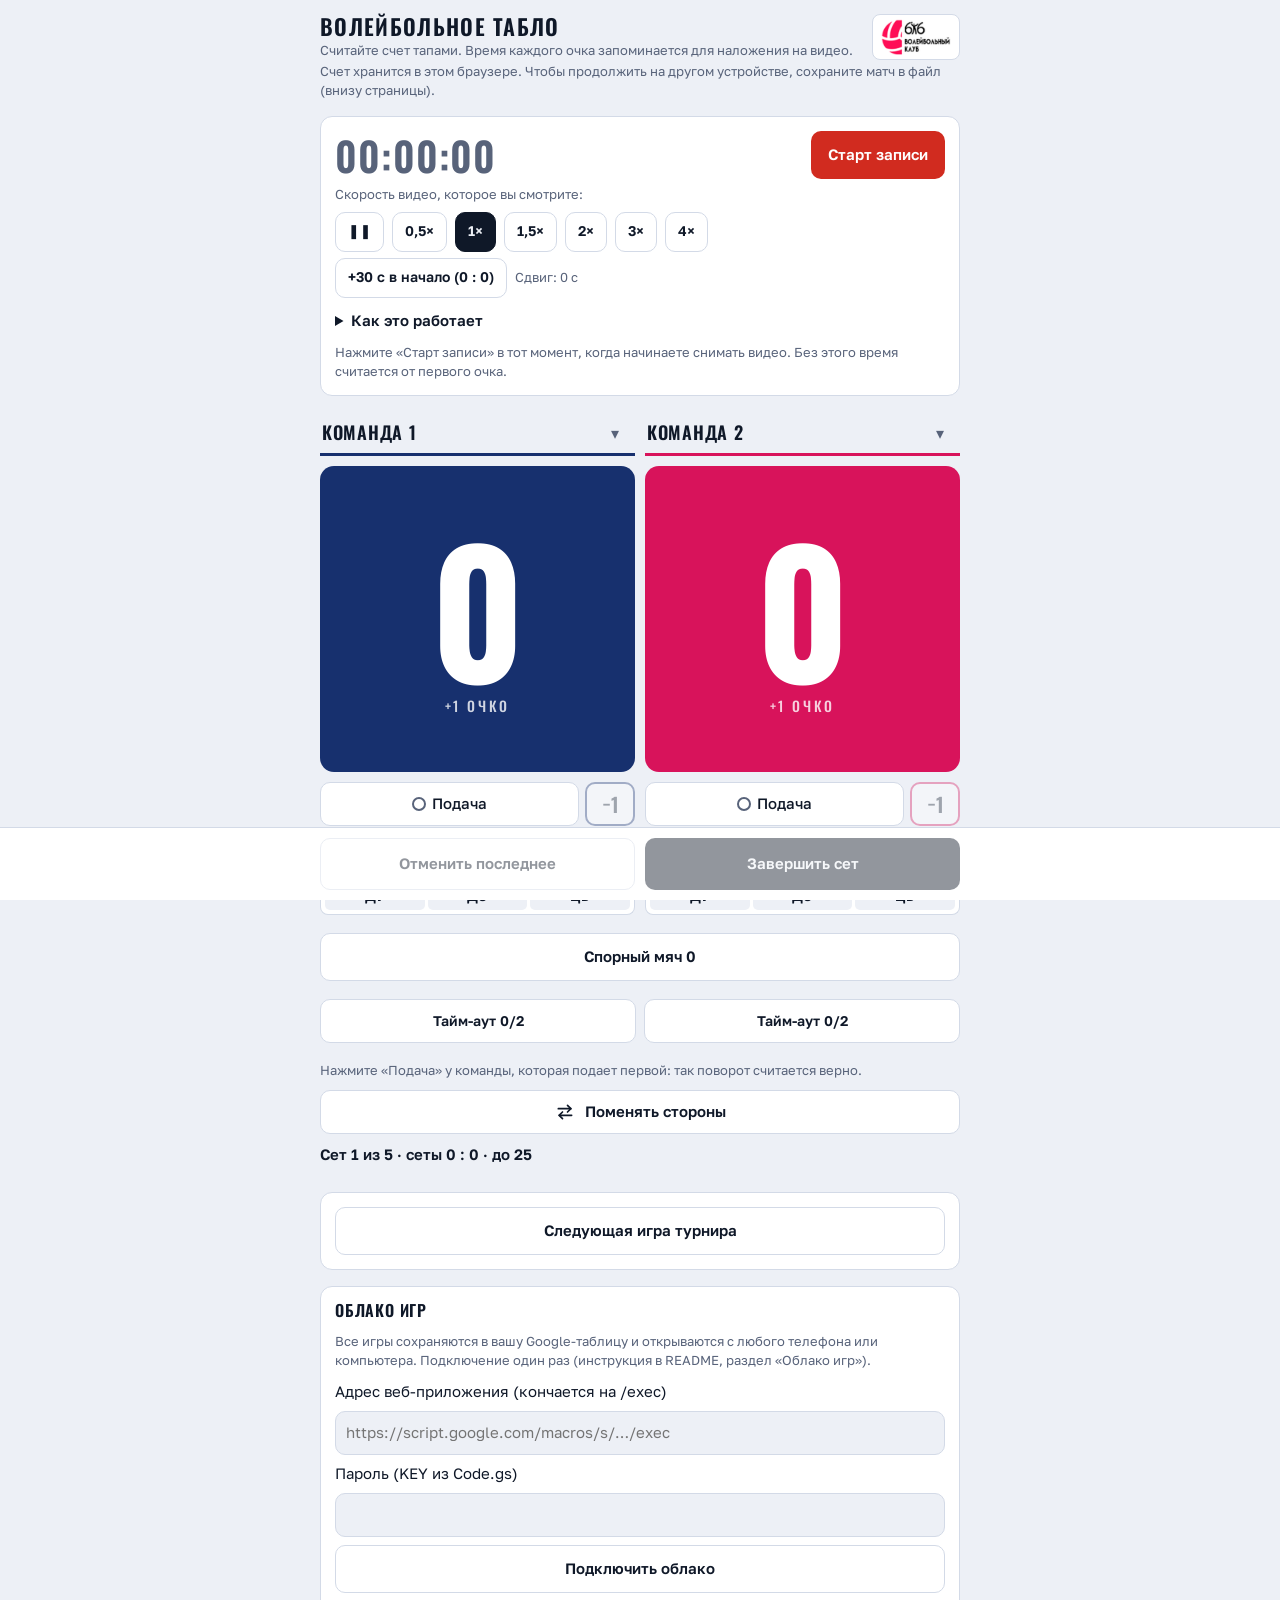
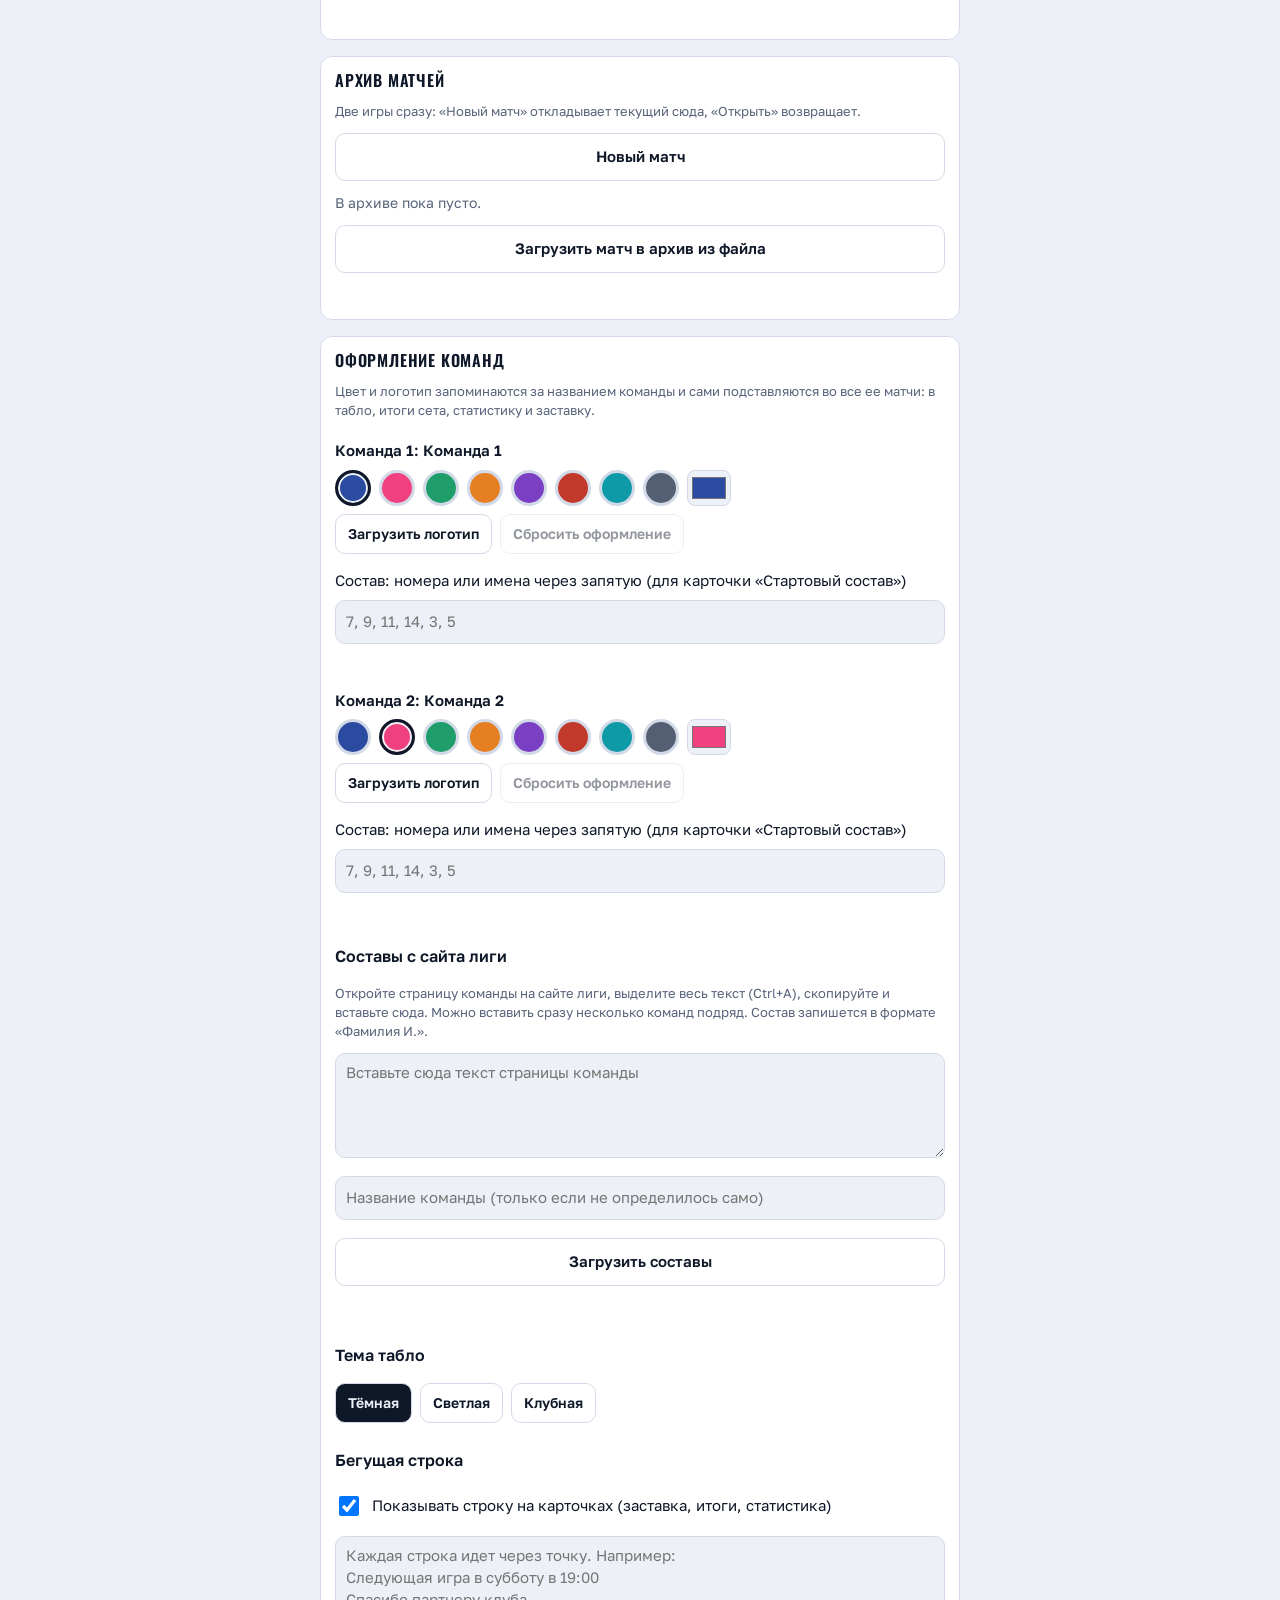
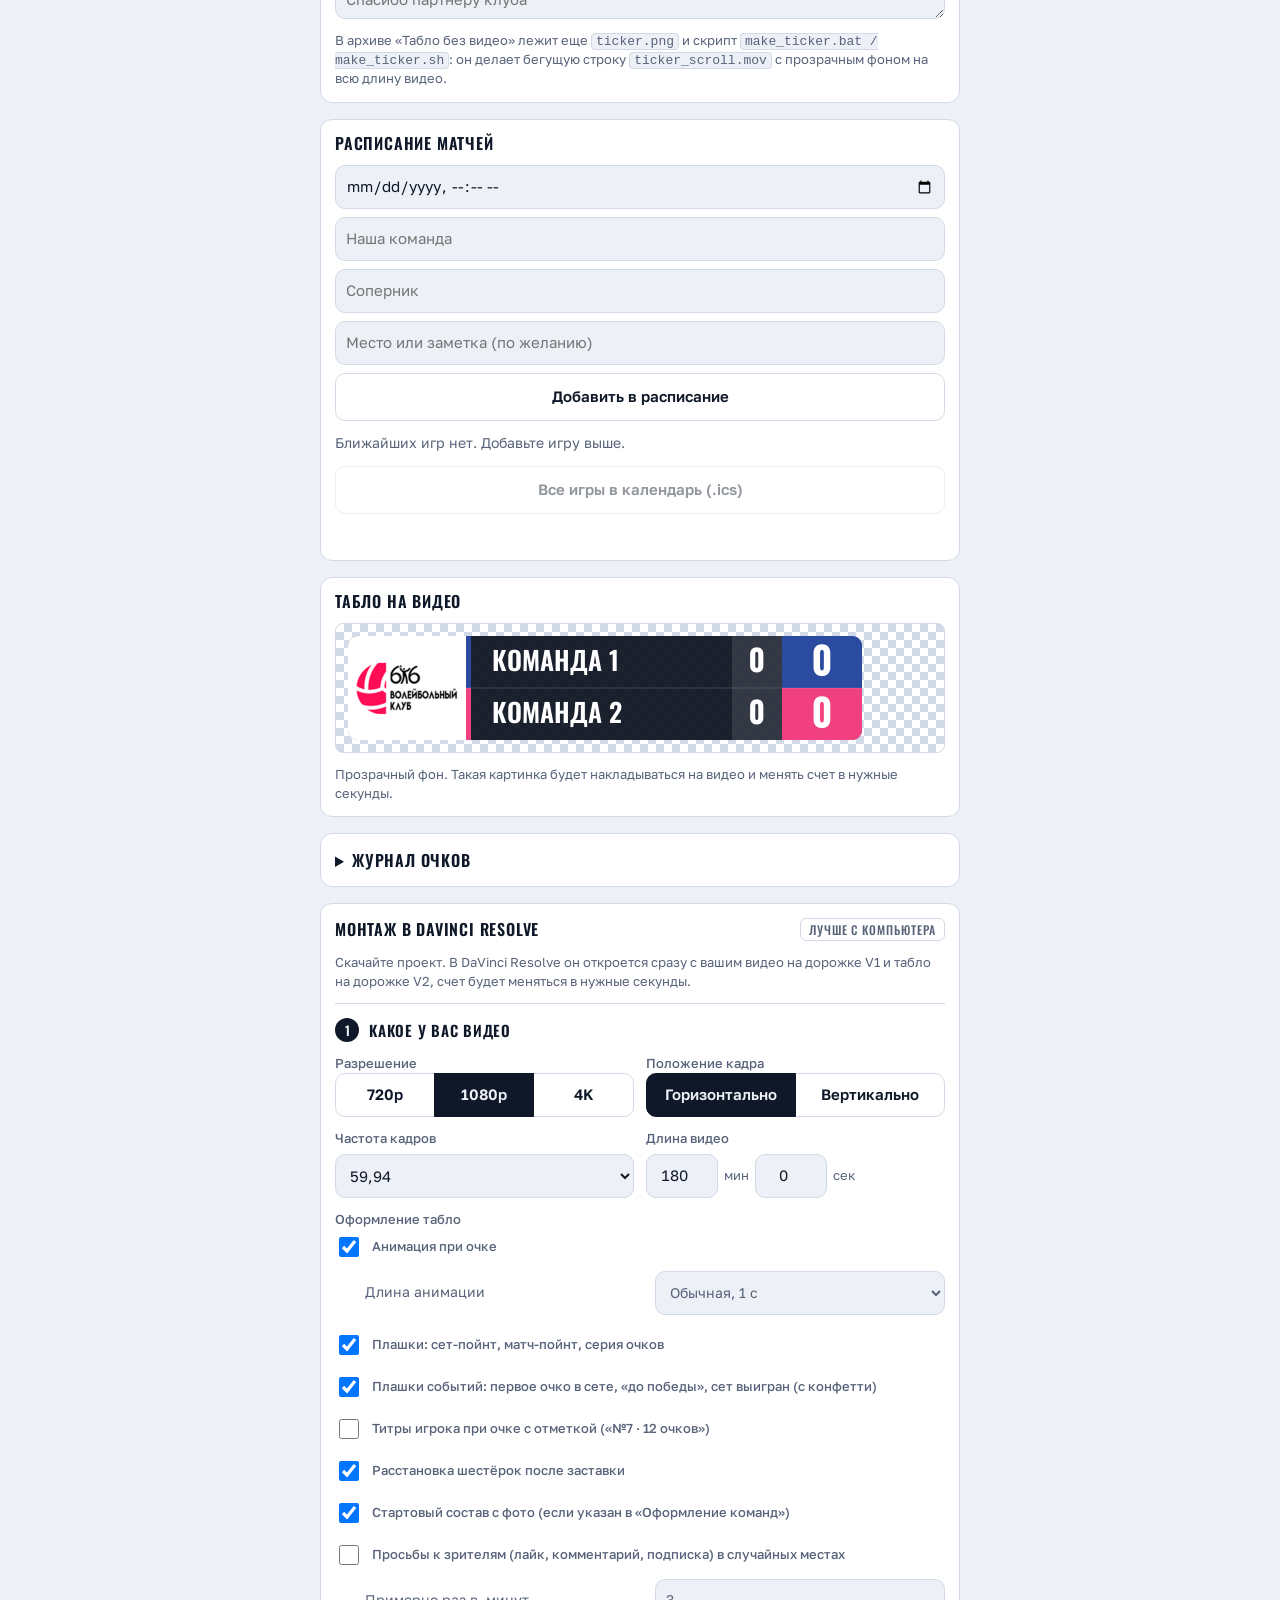
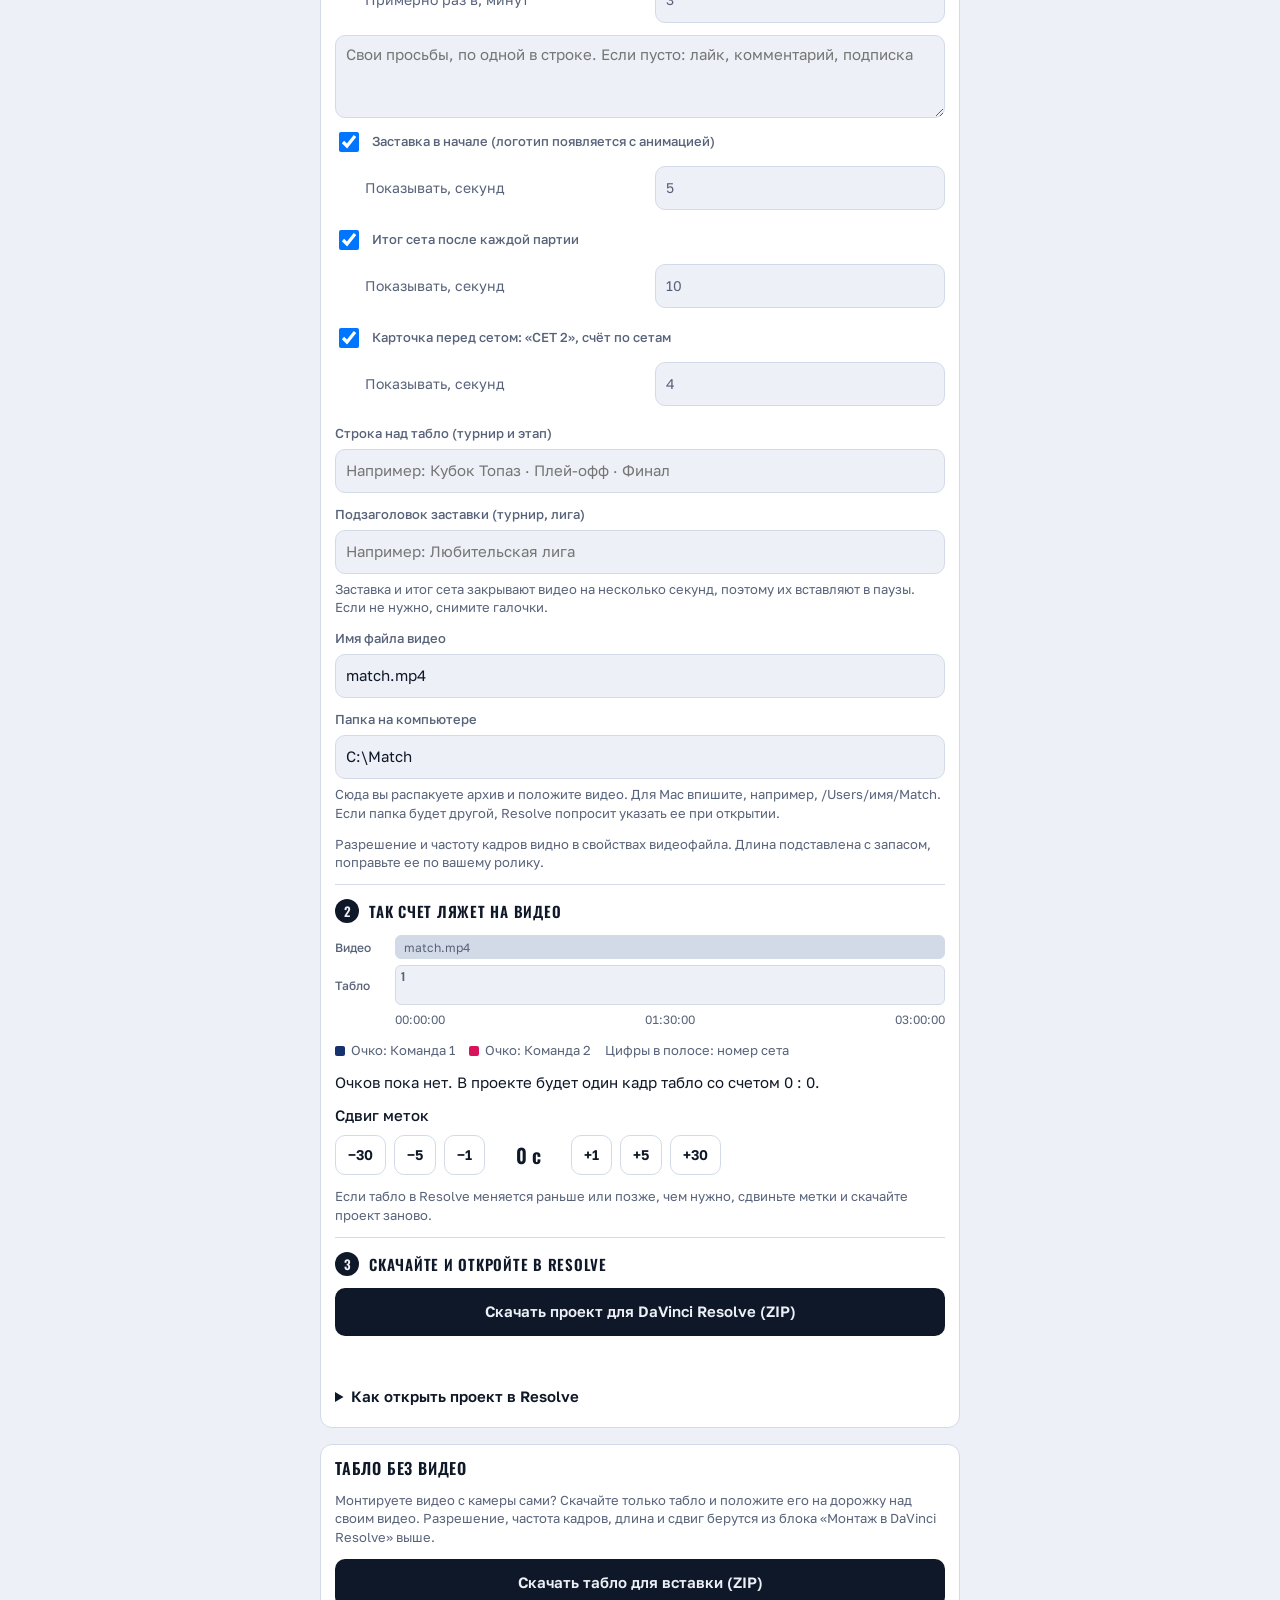
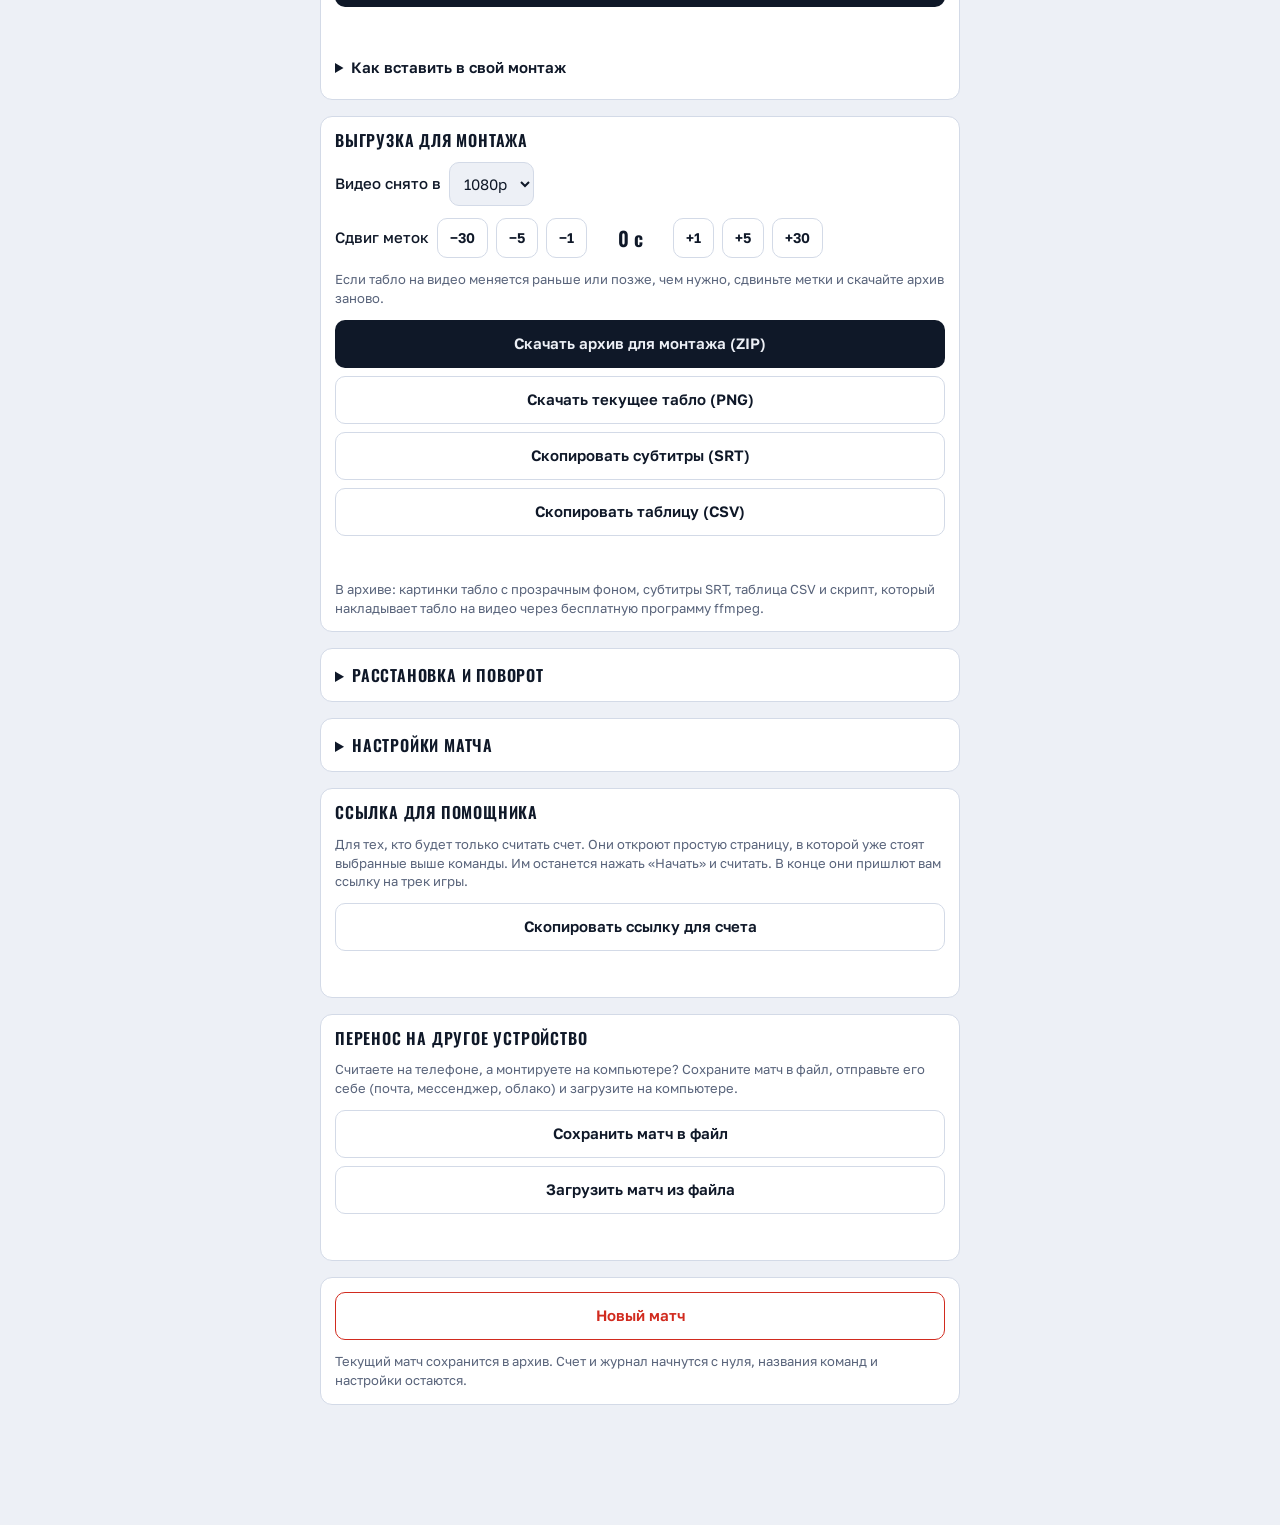
==== commit 5394f01f: "Add files via upload" ====
--- a/index.html
+++ b/index.html
@@ -382,6 +382,12 @@
     <p class="note">Цвет и логотип запоминаются за названием команды и сами подставляются во все ее матчи: в табло, итоги сета, статистику и заставку.</p>
     <div class="stl" id="stlA"></div>
     <div class="stl" id="stlB"></div>
+    <h3 style="margin:14px 0 4px;font-size:16px">Составы с сайта лиги</h3>
+    <p class="note">Откройте страницу команды на сайте лиги, выделите весь текст (Ctrl+A), скопируйте и вставьте сюда. Можно вставить сразу несколько команд подряд. Состав запишется в формате «Фамилия И.».</p>
+    <textarea id="impTxt" class="field" rows="4" style="width:100%;padding:8px 10px;min-height:90px" placeholder="Вставьте сюда текст страницы команды"></textarea>
+    <input id="impName" class="field" type="text" maxlength="30" autocomplete="off" placeholder="Название команды (только если не определилось само)" style="width:100%;margin-top:6px">
+    <button class="btn" id="impBtn" type="button" style="margin-top:6px">Загрузить составы</button>
+    <p id="impMsg" role="status" aria-live="polite" style="min-height:20px;font-size:14px;font-weight:500"></p>
     <h3 style="margin:14px 0 4px;font-size:16px">Тема табло</h3>
     <div class="sw-row" id="thRow" role="group" aria-label="Тема табло">
       <button type="button" class="btn small" data-th="dark" aria-pressed="false">Тёмная</button>
@@ -1800,39 +1806,208 @@
     drawTickerBar(c, vw, vh);
     c.restore();
   }
-  function drawRosterCard(cv, info, W, H){
+  function rosParse(l){
+    var m = /^(\d{1,3})\s+(.+)$/.exec(l);
+    if(m) return {num:m[1], name:m[2]};
+    if(/^\d{1,3}$/.test(l)) return {num:l, name:''};
+    return {num:'', name:l};
+  }
+  function initials(n){ var w = String(n).replace(/[^A-Za-zА-Яа-яЁё\s.]/g,'').split(/[\s.]+/).filter(Boolean); return (w.length===1 ? (w[0]||'').slice(0,2) : (w[0]||'').slice(0,2)).toUpperCase(); }
+  function drawRosterCards(cv, info, W, H){
     cv.width = W; cv.height = H; applyStyle(info.names);
     var c = cv.getContext('2d'); c.clearRect(0,0,W,H); cardBg(c, W, H);
     var sc = Math.min(W/1280, H/720); c.save(); c.scale(sc, sc);
-    var vw = W/sc, vh = H/sc, cx = vw/2, top = Math.max(18, (vh-640)/2);
-    glow(c, vw*0.1, vh*0.15, 420, rgbaOf(SUM_COL[0],0.26)); glow(c, vw*0.92, vh*0.88, 480, rgbaOf(SUM_COL[1],0.26));
+    var vw = W/sc, vh = H/sc, cx = vw/2, port = vh>vw*1.1, top = port ? 70 : Math.max(16, (vh-680)/2);
+    glow(c, vw*0.08, vh*0.12, 460, rgbaOf(SUM_COL[0],0.30)); glow(c, vw*0.94, vh*0.9, 520, rgbaOf(SUM_COL[1],0.30));
+    c.fillStyle = rgbaOf(SUM_COL[1],0.14); c.beginPath(); c.moveTo(0, vh*0.84); c.lineTo(vw, vh*0.66); c.lineTo(vw, vh*0.72); c.lineTo(0, vh*0.90); c.closePath(); c.fill();
     pill(c, cx, top, 'СТАРТОВЫЙ СОСТАВ');
+    var sub = [String((S.rs && S.rs.strip) || '').trim(), String((S.rs && S.rs.sub) || '').trim()].filter(Boolean)[0] || '';
+    if(sub){ c.fillStyle = '#C9D4F5'; spc(c,4); fitText(c, sub.toUpperCase(), 500, 17, 11, vw-200); ctext(c, sub.toUpperCase(), cx, top+66); spc(c,0); }
+    var Y0 = top+(sub ? 88 : 66), tkv = ST.tkOn && tickerText(), bottom = vh-(tkv ? 66 : 24)-(port ? 40 : 0), gap = 26, pw = port ? vw-80 : (vw-80-gap)/2, hh = 66, phT = port ? (bottom-Y0-gap)/2 : bottom-Y0;
     var n = info.names.map(function(t){ return t.toUpperCase(); });
-    var cw = Math.min(560, (vw-120)/2), gap = 40;
     [0,1].forEach(function(t){
-      var x = t===0 ? cx-gap/2-cw : cx+gap/2, ls = info.teams[t];
-      teamHead(c, x, top+64, cw, 70, t, n[t]);
-      var cols = ls.length>8 ? 4 : (ls.length>4 ? 4 : Math.max(1, ls.length)), rows = Math.ceil(ls.length/Math.max(1,cols));
-      var cwid = cw/Math.max(cols, 1), d = Math.min(104, cwid-26, rows>2 ? 94 : 120);
+      var x = port ? 40 : (t===0 ? cx-gap/2-pw : cx+gap/2), ph = phT, y0 = port ? Y0+t*(phT+gap) : Y0, ls = info.teams[t];
+      // панель
+      c.save(); c.shadowColor = 'rgba(0,0,0,0.45)'; c.shadowBlur = 30; c.shadowOffsetY = 10;
+      rr(c, x, y0, pw, ph, 22); c.fillStyle = 'rgba(8,16,40,0.55)'; c.fill(); c.restore();
+      rr(c, x, y0, pw, ph, 22); c.strokeStyle = 'rgba(255,255,255,0.16)'; c.lineWidth = 1.5; c.stroke();
+      // шапка команды
+      c.save(); rr(c, x, y0, pw, ph, 22); c.clip();
+      c.fillStyle = lgrad(c, x, y0, x+pw, y0+hh, PLATE[t][0], PLATE[t][1]); c.fillRect(x, y0, pw, hh);
+      c.fillStyle = 'rgba(255,255,255,0.12)'; c.fillRect(x, y0, pw, hh*0.45);
+      c.fillStyle = 'rgba(255,255,255,0.10)'; c.beginPath(); c.moveTo(x+pw-150, y0); c.lineTo(x+pw-100, y0); c.lineTo(x+pw-130, y0+hh); c.lineTo(x+pw-180, y0+hh); c.closePath(); c.fill();
+      c.restore();
+      var lg = logoOf(info.names[t]), tx = x+24;
+      if(lg){ var lb = 46, lr = Math.min(lb/lg.width, lb/lg.height); rr(c, x+14, y0+10, 46, 46, 10); c.fillStyle = '#FFFFFF'; c.fill(); c.drawImage(lg, x+14+23-lg.width*lr/2, y0+33-lg.height*lr/2, lg.width*lr, lg.height*lr); tx = x+74; }
+      c.fillStyle = '#FFFFFF'; fitText(c, n[t], 700, 34, 18, pw-(tx-x)-130); spc(c,2); ctext(c, n[t], tx, y0+hh/2+1, 'left'); spc(c,0);
+      c.font = '600 14px '+FONT; spc(c,2); c.fillStyle = 'rgba(255,255,255,0.85)'; ctext(c, ls.length+' '+(ls.length===1 ? 'ИГРОК' : (ls.length<5 ? 'ИГРОКА' : 'ИГРОКОВ')), x+pw-20, y0+hh/2+1, 'right'); spc(c,0);
+      // карточки игроков
+      var m = ls.length;
+      if(!m){ c.fillStyle = 'rgba(255,255,255,0.5)'; c.font = '500 20px '+FONT; ctext(c, 'Состав не указан', x+pw/2, y0+hh+(ph-hh)/2); return; }
+      var cols = m<=4 ? m : (m<=8 ? 4 : 5), rows = Math.ceil(m/cols), g = 12, ax = x+16, ay = y0+hh+16, aw = pw-32, ah = ph-hh-32;
+      var cw = (aw-(cols-1)*g)/cols, ch = Math.min((ah-(rows-1)*g)/rows, cw*1.4, 250), strip = Math.max(30, Math.min(40, ch*0.2));
+      var totalH = rows*ch+(rows-1)*g, oy = ay+(ah-totalH)/2;
       ls.forEach(function(pl, i){
-        var col = i%cols, row = Math.floor(i/cols), px = x+col*cwid+cwid/2, py = top+166+row*(d+54)+d/2;
-        c.save(); c.shadowColor = 'rgba(0,0,0,0.45)'; c.shadowBlur = 14; c.shadowOffsetY = 5;
-        c.beginPath(); c.arc(px, py, d/2, 0, Math.PI*2); c.fillStyle = lgrad(c, px, py-d/2, px, py+d/2, PLATE[t][0], PLATE[t][1]); c.fill(); c.restore();
-        var im = phOf(pl.ph);
-        if(im){
-          c.save(); c.beginPath(); c.arc(px, py, d/2-3, 0, Math.PI*2); c.clip();
-          var r = Math.max(d/im.width, d/im.height); c.drawImage(im, px-im.width*r/2, py-im.height*r/2, im.width*r, im.height*r); c.restore();
-        } else {
-          c.fillStyle = '#FFFFFF'; c.font = '700 '+Math.round(d*0.42)+'px '+FONT;
-          var ini = /^\d{1,3}$/.test(pl.l) ? pl.l : pl.l.replace(/[^A-Za-zА-Яа-яЁё0-9]/g,'').slice(0,2).toUpperCase();
-          ctext(c, ini, px, py+1);
+        var col = i%cols, row = Math.floor(i/cols), cnt = (row===rows-1) ? (m-row*cols) : cols;
+        var ox = ax+(aw-(cnt*cw+(cnt-1)*g))/2+col*(cw+g) - (row===rows-1 ? 0 : 0);
+        var px = (row===rows-1 && cnt<cols) ? ax+(aw-(cnt*cw+(cnt-1)*g))/2+(i-row*cols)*(cw+g) : ax+col*(cw+g), py = oy+row*(ch+g), pr = rosParse(pl.l);
+        c.save(); c.shadowColor = 'rgba(0,0,0,0.5)'; c.shadowBlur = 14; c.shadowOffsetY = 5; rr(c, px, py, cw, ch, 14); c.fillStyle = '#0A101E'; c.fill(); c.restore();
+        c.save(); rr(c, px, py, cw, ch, 14); c.clip();
+        var phH = ch-strip, im = phOf(pl.ph);
+        c.fillStyle = lgrad(c, px, py, px, py+phH, PLATE[t][0], PLATE[t][1]); c.fillRect(px, py, cw, phH);
+        if(im){ var r = Math.max(cw/im.width, phH/im.height); c.save(); c.beginPath(); c.rect(px, py, cw, phH); c.clip(); c.drawImage(im, px+cw/2-im.width*r/2, py+phH*0.42-im.height*r*0.42, im.width*r, im.height*r); c.restore(); }
+        else {
+          c.fillStyle = 'rgba(255,255,255,0.16)'; c.beginPath(); c.arc(px+cw/2, py+phH*0.38, cw*0.2, 0, Math.PI*2); c.fill();
+          c.beginPath(); c.ellipse(px+cw/2, py+phH*0.98, cw*0.38, phH*0.34, 0, Math.PI, 0); c.fill();
+          var big = pr.name ? initials(pr.name) : pr.num; c.fillStyle = 'rgba(255,255,255,0.92)'; c.font = '700 '+Math.round(Math.min(cw*0.42, phH*0.38))+'px '+FONT; ctext(c, big, px+cw/2, py+phH*0.5);
         }
-        c.beginPath(); c.arc(px, py, d/2-1.5, 0, Math.PI*2); c.strokeStyle = 'rgba(255,255,255,0.85)'; c.lineWidth = 3; c.stroke();
-        c.fillStyle = '#FFFFFF'; fitText(c, plLabel(pl.l), 600, 22, 12, cwid-14); ctext(c, plLabel(pl.l), px, py+d/2+24);
+        var gg = c.createLinearGradient(0, py+phH*0.6, 0, py+phH); gg.addColorStop(0, 'rgba(0,0,0,0)'); gg.addColorStop(1, 'rgba(0,0,0,0.35)'); c.fillStyle = gg; c.fillRect(px, py+phH*0.6, cw, phH*0.4);
+        c.fillStyle = lgrad(c, px, py+phH, px, py+ch, '#101A36', '#0A101E'); c.fillRect(px, py+phH, cw, strip);
+        c.fillStyle = lgrad(c, px, 0, px+cw, 0, PLATE[t][0], PLATE[t][1]); c.fillRect(px, py+phH, cw, 3);
+        var nameTxt = (pr.name || (pr.num ? '№'+pr.num : pl.l)).toUpperCase();
+        c.fillStyle = '#FFFFFF'; fitText(c, nameTxt, 600, Math.round(strip*0.46), 10, cw-12); ctext(c, nameTxt, px+cw/2, py+phH+strip/2+2);
+        c.restore();
+        if(pr.num && (pr.name || im)){
+          c.save(); c.shadowColor = 'rgba(0,0,0,0.4)'; c.shadowBlur = 6; c.beginPath(); c.arc(px+19, py+19, 15, 0, Math.PI*2); c.fillStyle = lgrad(c, 0, py+4, 0, py+34, '#FFE27A', '#F2B91A'); c.fill(); c.restore();
+          c.fillStyle = '#0A101E'; c.font = '700 '+(pr.num.length>2 ? 13 : 17)+'px '+FONT; ctext(c, pr.num, px+19, py+19);
+        }
+        rr(c, px+0.75, py+0.75, cw-1.5, ch-1.5, 13.5); c.strokeStyle = 'rgba(255,255,255,0.30)'; c.lineWidth = 1.5; c.stroke();
       });
     });
     drawTickerBar(c, vw, vh);
     c.restore();
+  }
+  function rosBase(cv, info, W, H, title){
+    cv.width = W; cv.height = H; applyStyle(info.names);
+    var c = cv.getContext('2d'); c.clearRect(0,0,W,H); cardBg(c, W, H);
+    var sc = H>W*1.1 ? W/720 : Math.min(W/1280, H/720); c.save(); c.scale(sc, sc);
+    var vw = W/sc, vh = H/sc, port = vh>vw*1.1;
+    return {c:c, vw:vw, vh:vh, port:port, cx:vw/2, top: port ? 70 : Math.max(16, (vh-680)/2), tkv: !!(ST.tkOn && tickerText())};
+  }
+  function ava(c, x, y, d, pl, t, pr){
+    c.save(); c.shadowColor = 'rgba(0,0,0,0.4)'; c.shadowBlur = 8; c.shadowOffsetY = 3;
+    c.beginPath(); c.arc(x, y, d/2, 0, Math.PI*2); c.fillStyle = lgrad(c, x, y-d/2, x, y+d/2, PLATE[t][0], PLATE[t][1]); c.fill(); c.restore();
+    var im = phOf(pl.ph);
+    if(im){ c.save(); c.beginPath(); c.arc(x, y, d/2-2, 0, Math.PI*2); c.clip(); var r = Math.max(d/im.width, d/im.height); c.drawImage(im, x-im.width*r/2, y-im.height*r*0.45, im.width*r, im.height*r); c.restore(); }
+    else { c.fillStyle = '#FFFFFF'; c.font = '700 '+Math.round(d*0.40)+'px '+FONT; ctext(c, pr.name ? initials(pr.name) : pr.num, x, y+1); }
+    c.beginPath(); c.arc(x, y, d/2-1, 0, Math.PI*2); c.strokeStyle = 'rgba(255,255,255,0.85)'; c.lineWidth = 2.5; c.stroke();
+  }
+  function rosTitle(c, B, txt){
+    pill(c, B.cx, B.top, txt);
+    var sub = String((S.rs && S.rs.strip) || (S.rs && S.rs.sub) || '').trim();
+    if(sub){ c.fillStyle = '#C9D4F5'; spc(c,4); fitText(c, sub.toUpperCase(), 500, 17, 11, B.vw-200); ctext(c, sub.toUpperCase(), B.cx, B.top+66); spc(c,0); }
+    return B.top+(sub ? 88 : 66);
+  }
+  // вариант 1: списки
+  function drawRosterList(cv, info, W, H){
+    var B = rosBase(cv, info, W, H), c = B.c, vw = B.vw, vh = B.vh;
+    glow(c, vw*0.08, vh*0.12, 460, rgbaOf(SUM_COL[0],0.30)); glow(c, vw*0.94, vh*0.9, 520, rgbaOf(SUM_COL[1],0.30));
+    var Y0 = rosTitle(c, B, 'СТАРТОВЫЙ СОСТАВ'), bottom = vh-(B.tkv ? 66 : 24)-(B.port ? 40 : 0), gap = 26, pw = B.port ? vw-80 : (vw-80-gap)/2, phT = B.port ? (bottom-Y0-gap)/2 : bottom-Y0, hh = 70;
+    var n = info.names.map(function(t){ return t.toUpperCase(); });
+    [0,1].forEach(function(t){
+      var x = B.port ? 40 : (t===0 ? B.cx-gap/2-pw : B.cx+gap/2), y0 = B.port ? Y0+t*(phT+gap) : Y0, ls = info.teams[t];
+      c.save(); c.shadowColor = 'rgba(0,0,0,0.45)'; c.shadowBlur = 30; c.shadowOffsetY = 10; rr(c, x, y0, pw, phT, 22); c.fillStyle = 'rgba(8,16,40,0.62)'; c.fill(); c.restore();
+      c.save(); rr(c, x, y0, pw, phT, 22); c.clip();
+      c.fillStyle = lgrad(c, x, y0, x+pw, y0+hh, PLATE[t][0], PLATE[t][1]); c.fillRect(x, y0, pw, hh); c.fillStyle = 'rgba(255,255,255,0.12)'; c.fillRect(x, y0, pw, hh*0.45);
+      var m = ls.length, rowH = Math.min(58, (phT-hh-24)/Math.max(1,m)), ry = y0+hh+12;
+      ls.forEach(function(pl, i){
+        var pr = rosParse(pl.l), yy = ry+i*rowH, cyy = yy+rowH/2;
+        if(i%2===0){ c.fillStyle = 'rgba(255,255,255,0.05)'; c.fillRect(x, yy, pw, rowH); }
+        var d = Math.min(44, rowH-8);
+        c.fillStyle = '#F2B91A'; c.font = '700 '+Math.round(Math.min(26, rowH*0.5))+'px '+FONT; ctext(c, pr.num || String(i+1), x+44, cyy, 'center');
+        ava(c, x+96, cyy, d, pl, t, pr);
+        var nm = (pr.name || (pr.num ? 'Игрок №'+pr.num : pl.l)).toUpperCase();
+        c.fillStyle = '#FFFFFF'; fitText(c, nm, 600, Math.round(Math.min(28, rowH*0.55)), 11, pw-96-d/2-40); spc(c,1); ctext(c, nm, x+96+d/2+16, cyy+1, 'left'); spc(c,0);
+      });
+      if(!m){ c.fillStyle = 'rgba(255,255,255,0.5)'; c.font = '500 20px '+FONT; ctext(c, 'Состав не указан', x+pw/2, y0+hh+(phT-hh)/2); }
+      c.restore();
+      var lg = logoOf(info.names[t]), tx = x+26;
+      if(lg){ var lb = 48, lr = Math.min(lb/lg.width, lb/lg.height); rr(c, x+14, y0+11, 48, 48, 10); c.fillStyle = '#FFFFFF'; c.fill(); c.drawImage(lg, x+14+24-lg.width*lr/2, y0+35-lg.height*lr/2, lg.width*lr, lg.height*lr); tx = x+76; }
+      c.fillStyle = '#FFFFFF'; fitText(c, n[t], 700, 34, 18, pw-(tx-x)-40); spc(c,2); ctext(c, n[t], tx, y0+hh/2+1, 'left'); spc(c,0);
+      rr(c, x, y0, pw, phT, 22); c.strokeStyle = 'rgba(255,255,255,0.16)'; c.lineWidth = 1.5; c.stroke();
+    });
+    drawTickerBar(c, vw, vh); c.restore();
+  }
+  // вариант 2: полосы как в телетрансляции
+  function drawRosterStrip(cv, info, W, H){
+    var B = rosBase(cv, info, W, H), c = B.c, vw = B.vw, vh = B.vh;
+    glow(c, vw*0.08, vh*0.12, 460, rgbaOf(SUM_COL[0],0.30)); glow(c, vw*0.94, vh*0.9, 520, rgbaOf(SUM_COL[1],0.30));
+    var Y0 = rosTitle(c, B, 'СТАРТОВЫЙ СОСТАВ'), bottom = vh-(B.tkv ? 66 : 24)-(B.port ? 40 : 0), gap = 22, bh = (bottom-Y0-gap)/2, mx = 36;
+    var n = info.names.map(function(t){ return t.toUpperCase(); });
+    [0,1].forEach(function(t){
+      var y = Y0+t*(bh+gap), ls = info.teams[t], hw = B.port ? 0 : 230, hhh = B.port ? 64 : bh;
+      c.save(); c.shadowColor = 'rgba(0,0,0,0.45)'; c.shadowBlur = 26; c.shadowOffsetY = 8; rr(c, mx, y, vw-2*mx, bh, 20); c.fillStyle = 'rgba(8,16,40,0.6)'; c.fill(); c.restore();
+      c.save(); rr(c, mx, y, vw-2*mx, bh, 20); c.clip();
+      // плашка команды
+      c.beginPath(); if(B.port){ c.rect(mx, y, vw-2*mx, hhh); } else { c.moveTo(mx, y); c.lineTo(mx+hw, y); c.lineTo(mx+hw-34, y+bh); c.lineTo(mx, y+bh); c.closePath(); }
+      c.fillStyle = lgrad(c, mx, y, mx, y+bh, PLATE[t][0], PLATE[t][1]); c.fill();
+      c.fillStyle = 'rgba(255,255,255,0.12)'; if(!B.port) c.fillRect(mx, y, hw-17, bh*0.4); else c.fillRect(mx, y, vw-2*mx, hhh*0.45);
+      c.restore();
+      var lg = logoOf(info.names[t]);
+      if(B.port){
+        c.fillStyle = '#FFFFFF'; fitText(c, n[t], 700, 34, 18, vw-2*mx-120); spc(c,2); ctext(c, n[t], mx+24, y+hhh/2+1, 'left'); spc(c,0);
+      } else {
+        var cyL = y+bh/2-(lg ? 22 : 0);
+        if(lg){ var lb = 64, lr = Math.min(lb/lg.width, lb/lg.height); rr(c, mx+hw/2-44, y+bh/2-62, 64+24, 64+24, 14); c.fillStyle = '#FFFFFF'; c.fill(); c.drawImage(lg, mx+hw/2-44+44-lg.width*lr/2, y+bh/2-62+44-lg.height*lr/2, lg.width*lr, lg.height*lr); cyL = y+bh/2+58; }
+        c.fillStyle = '#FFFFFF'; fitText(c, n[t], 700, 38, 16, hw-70); spc(c,2); ctext(c, n[t], mx+hw/2-14, cyL, 'center'); spc(c,0);
+      }
+      // игроки
+      var m = ls.length, ax = B.port ? mx+16 : mx+hw+20, aw = vw-mx-16-ax, ay = B.port ? y+hhh+10 : y+10, ah = bh-(B.port ? hhh+20 : 20);
+      if(!m){ c.fillStyle = 'rgba(255,255,255,0.5)'; c.font = '500 20px '+FONT; ctext(c, 'Состав не указан', ax+aw/2, ay+ah/2); return; }
+      var perRow = B.port ? Math.ceil(m/2) : m, rowsN = Math.ceil(m/perRow), cell = aw/perRow, d = Math.min(cell-14, (ah/rowsN)-44, 104);
+      ls.forEach(function(pl, i){
+        var col = i%perRow, row = Math.floor(i/perRow), px = ax+col*cell+cell/2, pyc = ay+(ah/rowsN)*row+(ah/rowsN-d-30)/2+d/2, pr = rosParse(pl.l);
+        ava(c, px, pyc, d, pl, t, pr);
+        if(pr.num && (pr.name || phOf(pl.ph))){ c.beginPath(); c.arc(px-d/2+6, pyc-d/2+8, 13, 0, Math.PI*2); c.fillStyle = lgrad(c, 0, pyc-d/2-5, 0, pyc-d/2+21, '#FFE27A', '#F2B91A'); c.fill(); c.fillStyle = '#0A101E'; c.font = '700 14px '+FONT; ctext(c, pr.num, px-d/2+6, pyc-d/2+8); }
+        var nm = (pr.name || (pr.num ? '№'+pr.num : pl.l)).toUpperCase();
+        c.fillStyle = '#FFFFFF'; fitText(c, nm, 600, 17, 9, cell-6); ctext(c, nm, px, pyc+d/2+19);
+      });
+    });
+    drawTickerBar(c, vw, vh); c.restore();
+  }
+  // вариант 3: разделённый экран
+  function drawRosterSplit(cv, info, W, H){
+    var B = rosBase(cv, info, W, H), c = B.c, vw = B.vw, vh = B.vh, n = info.names.map(function(t){ return t.toUpperCase(); });
+    // половины
+    var cut = 90;
+    c.save(); c.beginPath(); if(B.port){ c.moveTo(0,0); c.lineTo(vw,0); c.lineTo(vw,vh/2+cut/2); c.lineTo(0,vh/2-cut/2); } else { c.moveTo(0,0); c.lineTo(vw/2+cut/2,0); c.lineTo(vw/2-cut/2,vh); c.lineTo(0,vh); } c.closePath();
+    c.fillStyle = lgrad(c, 0, 0, B.port ? 0 : vw/2, B.port ? vh/2 : vh, mixHex(TEAM_COL[0],0,0.15), mixHex(TEAM_COL[0],0,0.7)); c.fill(); c.restore();
+    c.save(); c.beginPath(); if(B.port){ c.moveTo(0,vh/2-cut/2); c.lineTo(vw,vh/2+cut/2); c.lineTo(vw,vh); c.lineTo(0,vh); } else { c.moveTo(vw/2+cut/2,0); c.lineTo(vw,0); c.lineTo(vw,vh); c.lineTo(vw/2-cut/2,vh); } c.closePath();
+    c.fillStyle = lgrad(c, B.port ? 0 : vw/2, B.port ? vh/2 : 0, vw, vh, mixHex(TEAM_COL[1],0,0.15), mixHex(TEAM_COL[1],0,0.7)); c.fill(); c.restore();
+    c.strokeStyle = 'rgba(255,255,255,0.7)'; c.lineWidth = 3; c.beginPath(); if(B.port){ c.moveTo(0,vh/2-cut/2); c.lineTo(vw,vh/2+cut/2); } else { c.moveTo(vw/2+cut/2,0); c.lineTo(vw/2-cut/2,vh); } c.stroke();
+    var Yt = B.top; pill(c, B.cx, Yt, 'СТАРТОВЫЙ СОСТАВ');
+    var sub = String((S.rs && S.rs.strip) || (S.rs && S.rs.sub) || '').trim();
+    if(sub){ c.fillStyle = '#E4EAFB'; spc(c,4); fitText(c, sub.toUpperCase(), 500, 17, 11, vw-200); ctext(c, sub.toUpperCase(), B.cx, Yt+66); spc(c,0); }
+    var Y0 = Yt+(sub ? 100 : 80), bottom = vh-(B.tkv ? 66 : 28)-(B.port ? 20 : 0);
+    var VS = B.port ? 0 : 1;
+    [0,1].forEach(function(t){
+      var ls = info.teams[t], zx = B.port ? 50 : (t===0 ? 50 : vw/2+cut/2+14), zw = B.port ? vw-100 : vw/2-cut/2-64, zy = B.port ? (t===0 ? Y0 : vh/2+cut/2+30) : Y0, zh = B.port ? vh/2-cut/2-30-(t===0 ? Y0 : 0)-(t===1 ? (vh-bottom) : 0) : bottom-Y0;
+      var right = !B.port && t===1;
+      // название
+      c.fillStyle = '#FFFFFF'; fitText(c, n[t], 700, 56, 22, zw-(logoOf(info.names[t]) ? 76 : 0)); spc(c,2);
+      var lg = logoOf(info.names[t]), nx = right ? zx+zw : zx;
+      if(lg){ var lb = 56, lr = Math.min(lb/lg.width, lb/lg.height), lx = right ? zx+zw-56 : zx; rr(c, lx, zy-2, 56, 56, 12); c.fillStyle = '#FFFFFF'; c.fill(); c.drawImage(lg, lx+28-lg.width*lr/2, zy+26-lg.height*lr/2, lg.width*lr, lg.height*lr); }
+      c.fillStyle = '#FFFFFF'; fitText(c, n[t], 700, 56, 22, zw-(lg ? 76 : 0)); spc(c,2);
+      ctext(c, n[t], right ? zx+zw-(lg ? 70 : 0) : zx+(lg ? 70 : 0), zy+26, right ? 'right' : 'left'); spc(c,0);
+      var m = ls.length, ly0 = zy+80, rowH = Math.min(46, (zh-80)/Math.max(1,m));
+      ls.forEach(function(pl, i){
+        var pr = rosParse(pl.l), cyy = ly0+i*rowH+rowH/2, d = Math.min(38, rowH-6), im = phOf(pl.ph);
+        var num = pr.num || String(i+1), nm = (pr.name || (pr.num ? 'Игрок №'+pr.num : pl.l)).toUpperCase();
+        var numX = right ? zx+zw-30 : zx+30, avX = right ? zx+zw-90 : zx+90, txX = right ? zx+zw-90-d/2-14 : zx+90+d/2+14;
+        c.fillStyle = 'rgba(255,255,255,0.35)'; c.font = '700 '+Math.round(rowH*0.62)+'px '+FONT; ctext(c, num, numX, cyy, 'center');
+        ava(c, avX, cyy, d, pl, t, pr);
+        c.fillStyle = '#FFFFFF'; fitText(c, nm, 600, Math.round(Math.min(30, rowH*0.62)), 11, zw-130); spc(c,1); ctext(c, nm, txX, cyy+1, right ? 'right' : 'left'); spc(c,0);
+        c.fillStyle = 'rgba(255,255,255,0.12)'; c.fillRect(zx, ly0+(i+1)*rowH-0.5, zw, 1);
+      });
+      if(!m){ c.fillStyle = 'rgba(255,255,255,0.6)'; c.font = '500 20px '+FONT; ctext(c, 'Состав не указан', zx+zw/2, zy+zh/2); }
+    });
+    c.save(); c.shadowColor = 'rgba(0,0,0,0.5)'; c.shadowBlur = 18; c.beginPath(); c.arc(B.cx, B.port ? vh/2 : vh/2, 38, 0, Math.PI*2); c.fillStyle = '#FFFFFF'; c.fill(); c.restore();
+    c.fillStyle = '#17306E'; c.font = '700 26px '+FONT; ctext(c, 'VS', B.cx, vh/2+1);
+    drawTickerBar(c, vw, vh); c.restore();
+  }
+  function drawRosterCard(cv, info, W, H){
+    var f = {list:drawRosterList, strip:drawRosterStrip, split:drawRosterSplit, cards:drawRosterCards}[(window.__rosStyle || ST.rosStyle || 'split')] || drawRosterSplit;
+    return f(cv, info, W, H);
   }
   function ctaIcon(c, kind, x, y){
     c.save(); c.translate(x, y); c.fillStyle = '#0A101E'; c.strokeStyle = '#0A101E'; c.lineWidth = 2.2; c.lineJoin = 'round';
@@ -2293,6 +2468,34 @@
   });
   /* ---------- оформление команд: интерфейс ---------- */
   var PRESET = ['#2B4BA0','#F0407F','#1F9D6B','#E67E22','#7B3FC4','#C0392B','#0E9AA7','#555F73'];
+  function leagueParse(text, fb){
+    var lines = String(text||'').replace(/́/g,'').split(/\r?\n/).map(function(l){ return l.replace(/\[([^\]]*)\]\([^)]*\)/g,'$1').replace(/\s+/g,' ').trim(); }).filter(Boolean);
+    var heads = [], plr = [], i;
+    for(i=0;i<lines.length;i++){
+      var l = lines[i], nx = lines[i+1] || '';
+      if(/^Год рождения/i.test(nx) && !/^Год рождения/i.test(l) && l.indexOf(':')<0 && l.length<=60) plr.push({i:i, n:l});
+      else if(/^\(/.test(nx) && l.indexOf(':')<0 && l.length<=40 && !/^\(/.test(l) && /fair play|Капитан команды/i.test(lines.slice(i+1,i+8).join(' '))) heads.push({i:i, n:l});
+    }
+    var groups = {}, order = [], unnamed = 0;
+    plr.forEach(function(p){
+      var h = ''; heads.forEach(function(x){ if(x.i<p.i) h = x.n; });
+      if(!h) h = String(fb||'').trim();
+      if(!h){ unnamed++; return; }
+      if(!groups.hasOwnProperty(h)){ groups[h] = []; order.push(h); }
+      groups[h].push(p.n);
+    });
+    function fit(sur, rest){ var mx = 16-rest.length; if(sur.length>mx) sur = sur.slice(0, Math.max(1,mx-1))+'…'; return sur+rest; }
+    var teams = order.map(function(name){
+      var ps = groups[name].map(function(n){ var w = n.split(' '); return {s:w[0], f:w[1]||''}; }), cnt = {};
+      ps.forEach(function(p){ var b = (p.s+' '+(p.f ? p.f.charAt(0) : '')).toLowerCase(); cnt[b] = (cnt[b]||0)+1; });
+      var labels = []; ps.forEach(function(p){
+        var b = (p.s+' '+(p.f ? p.f.charAt(0) : '')).toLowerCase(), lab = !p.f ? fit(p.s,'') : (cnt[b]>1 ? fit(p.s,' '+p.f) : fit(p.s,' '+p.f.charAt(0).toUpperCase()+'.'));
+        if(labels.indexOf(lab)<0) labels.push(lab);
+      });
+      return {name:name, labels:labels.slice(0,14)};
+    });
+    return {teams:teams, unnamed:unnamed};
+  }
   function stEnsure(n){ var k = stKey(n); if(!k) return null; if(!ST.teams.hasOwnProperty(k)) ST.teams[k] = {}; return ST.teams[k]; }
   function buildStl(i){
     var box = $(i===0 ? 'stlA' : 'stlB'); box.textContent = '';
@@ -2316,8 +2519,8 @@
     rm.addEventListener('click', function(){ var k = stKey(names()[i]); if(k){ delete ST.teams[k]; delete LOGOS[k]; stSave(); render(); } });
     r2.appendChild(up); r2.appendChild(fi); r2.appendChild(rm); box.appendChild(r2);
     var rl = document.createElement('label'); rl.className = 'lab'; rl.htmlFor = 'stRos'+i; rl.textContent = 'Состав: номера или имена через запятую (для карточки «Стартовый состав»)'; rl.style.marginTop = '8px'; box.appendChild(rl);
-    var ri = document.createElement('input'); ri.type = 'text'; ri.id = 'stRos'+i; ri.className = 'field'; ri.maxLength = 200; ri.autocomplete = 'off'; ri.placeholder = '7, 9, 11, 14, 3, 5';
-    ri.addEventListener('input', function(){ var t = stEnsure(names()[i]); if(!t) return; t.ros = ri.value.slice(0,200); stSave(); renderPh(i); });
+    var ri = document.createElement('input'); ri.type = 'text'; ri.id = 'stRos'+i; ri.className = 'field'; ri.maxLength = 260; ri.autocomplete = 'off'; ri.placeholder = '7, 9, 11, 14, 3, 5';
+    ri.addEventListener('input', function(){ var t = stEnsure(names()[i]); if(!t) return; t.ros = ri.value.slice(0,260); stSave(); renderPh(i); });
     box.appendChild(ri);
     var pb = document.createElement('div'); pb.id = 'stPh'+i; pb.className = 'sw-row'; pb.style.marginTop = '6px'; box.appendChild(pb);
   }
@@ -2379,6 +2582,13 @@
     });
   }
   buildStl(0); buildStl(1);
+  $('impBtn').addEventListener('click', function(){
+    var r = leagueParse($('impTxt').value, $('impName').value);
+    if(!r.teams.length){ say(r.unnamed ? 'Игроков нашёл ('+r.unnamed+'), но не нашёл название команды: впишите его в поле ниже.' : 'Не нашёл игроков. Скопируйте страницу команды целиком вместе с названием вверху.', 'impMsg'); return; }
+    r.teams.forEach(function(t){ var k = stEnsure(t.name); if(!k) return; k.ros = t.labels.join(', ').slice(0,260); try{ localStorage.setItem('tablo-roster-'+stKey(t.name), k.ros); }catch(e){} });
+    stSave(); $('impTxt').value = ''; render();
+    say('Записано: '+r.teams.map(function(t){ return t.name+' ('+t.labels.length+')'; }).join(', ')+(r.unnamed ? '. Без названия осталось игроков: '+r.unnamed : '')+'.', 'impMsg');
+  });
   function thSync(){ Array.prototype.forEach.call($('thRow').querySelectorAll('button'), function(b){ b.setAttribute('aria-pressed', b.dataset.th===ST.theme ? 'true' : 'false'); }); }
   Array.prototype.forEach.call($('thRow').querySelectorAll('button'), function(b){ b.addEventListener('click', function(){ ST.theme = b.dataset.th; stSave(); thSync(); render(); }); });
   thSync();
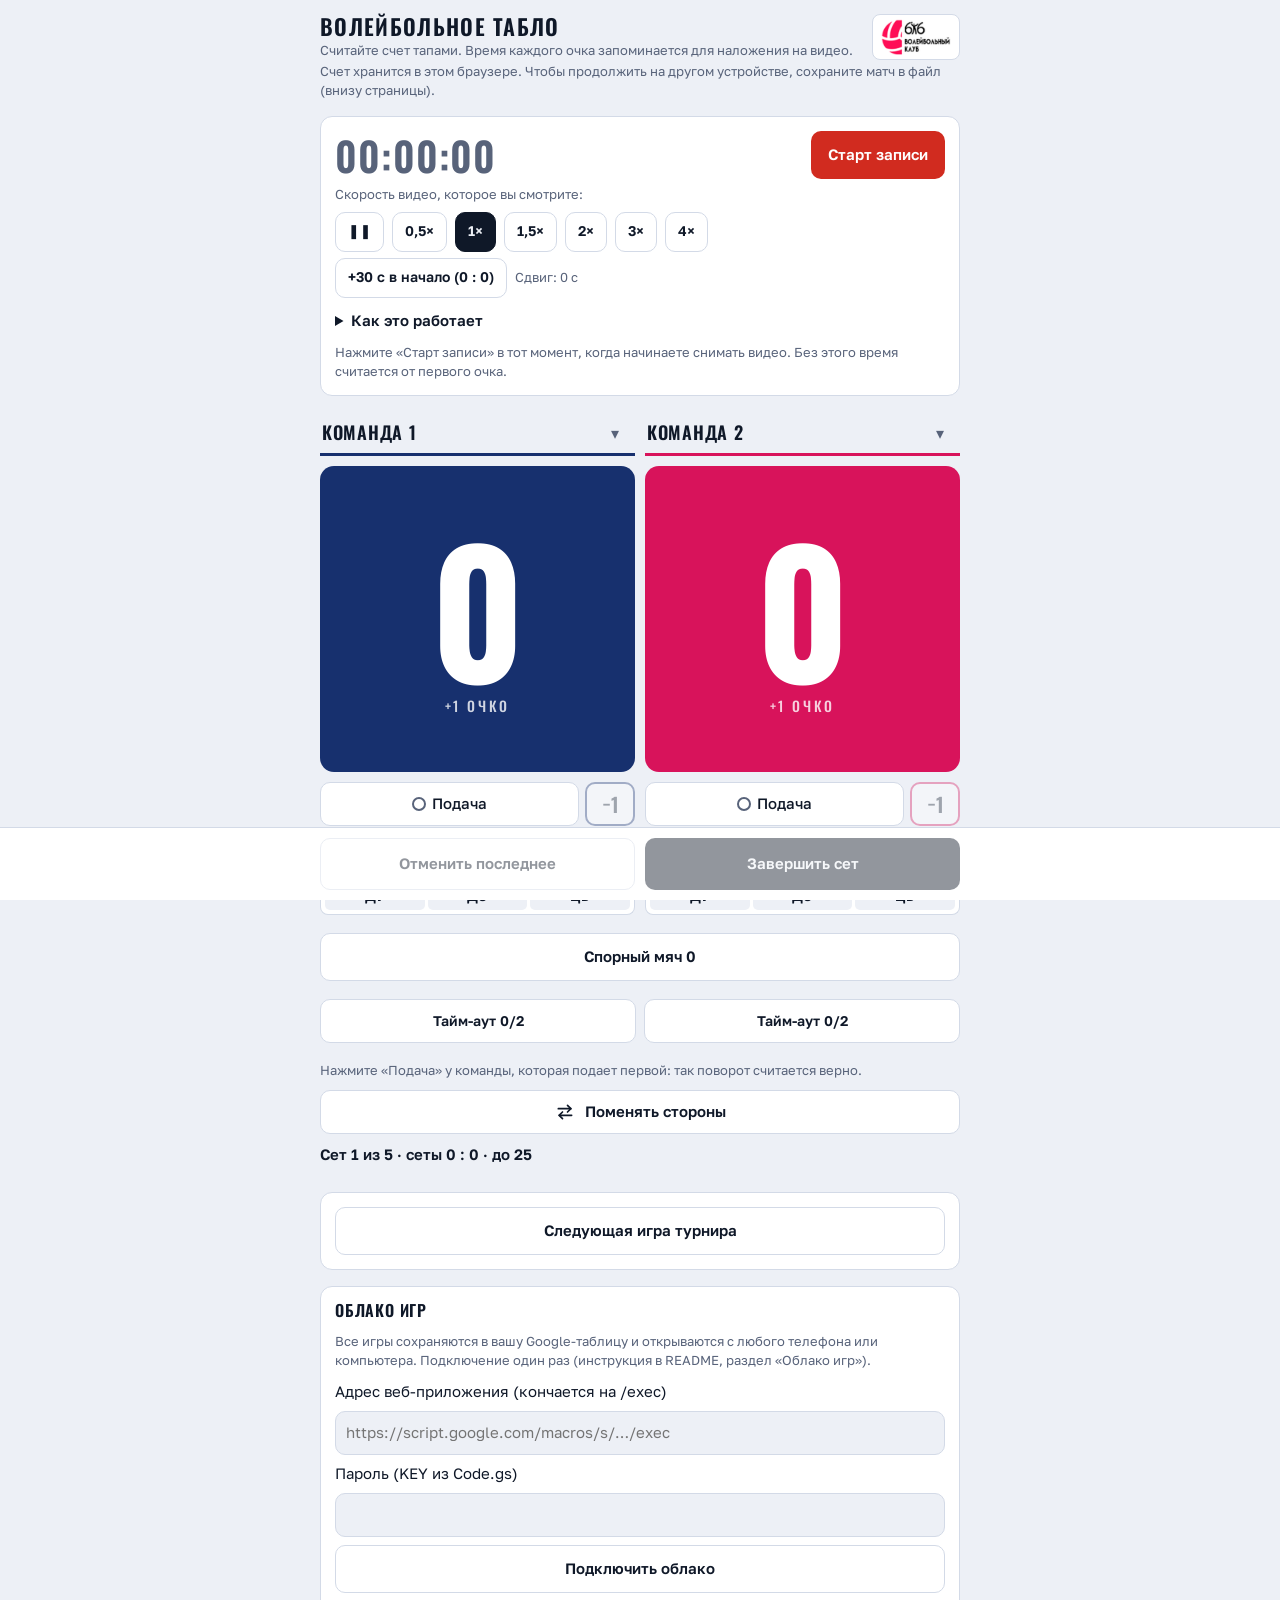
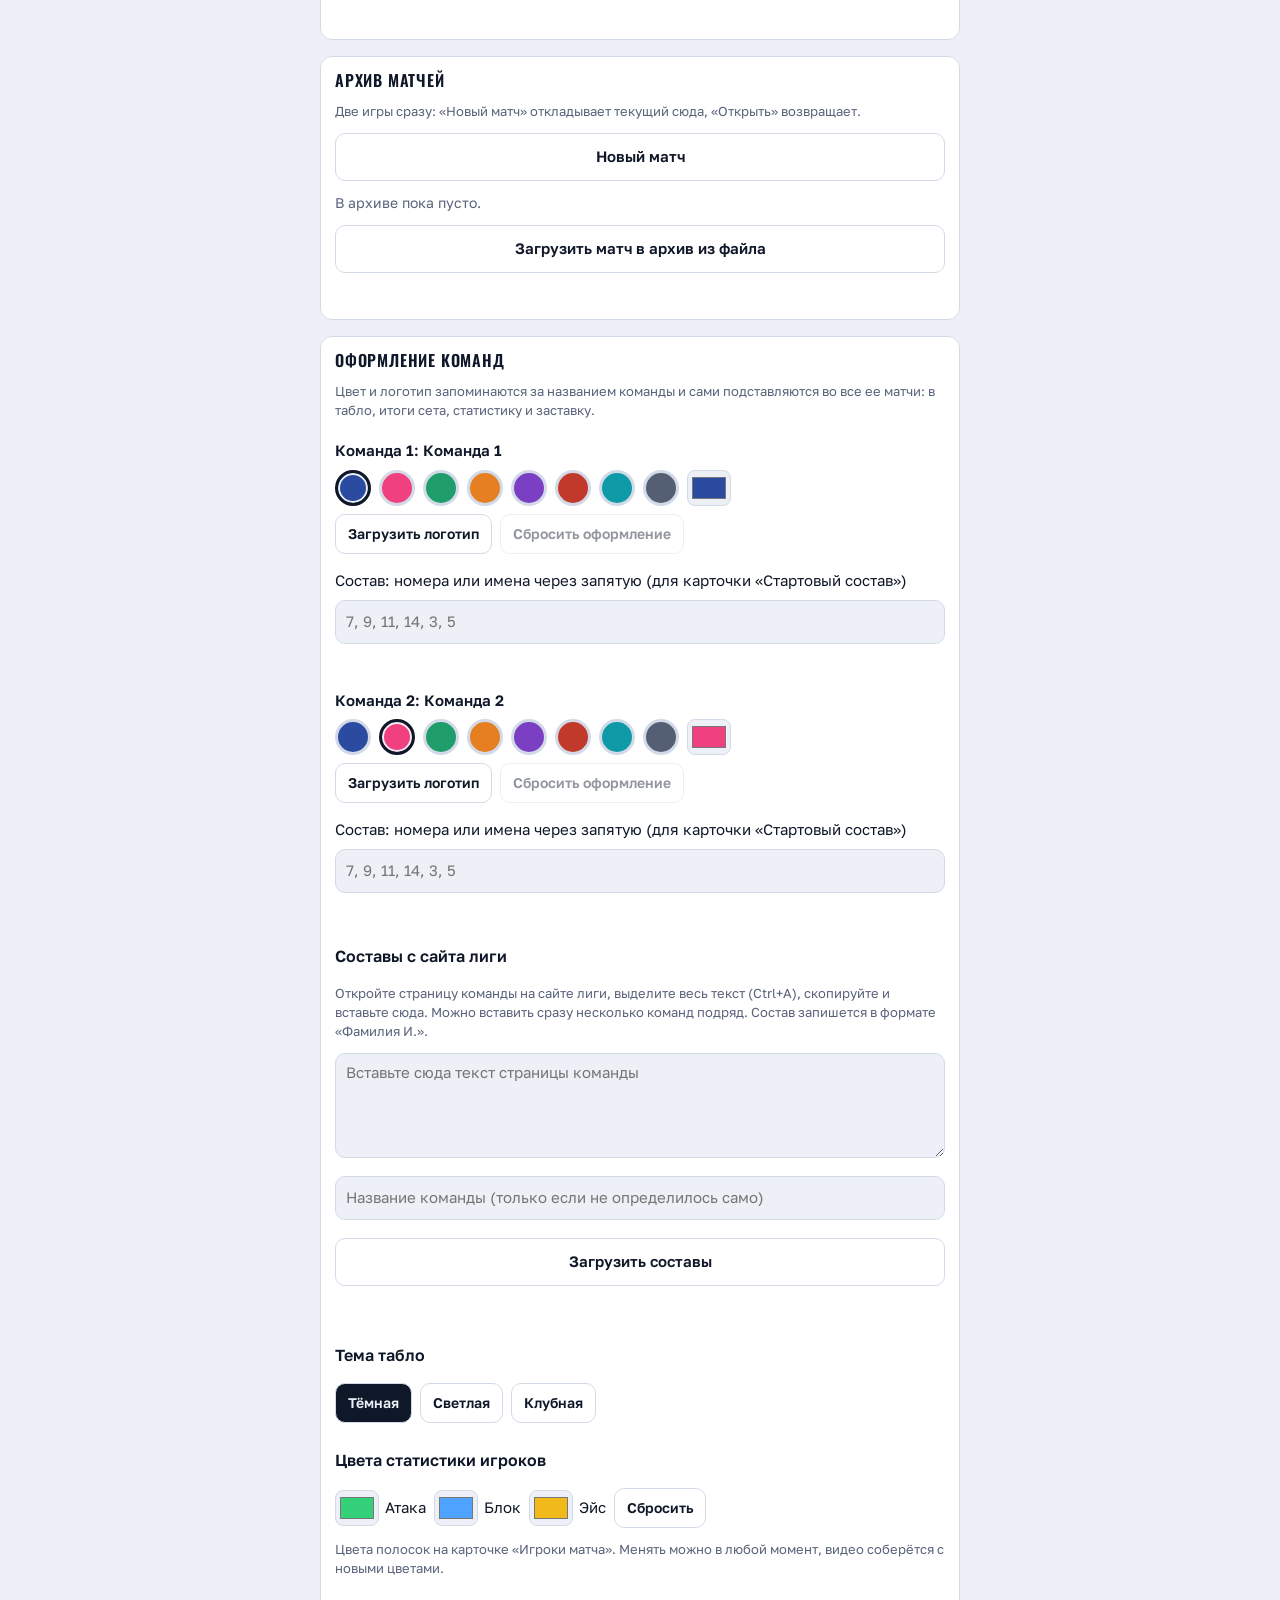
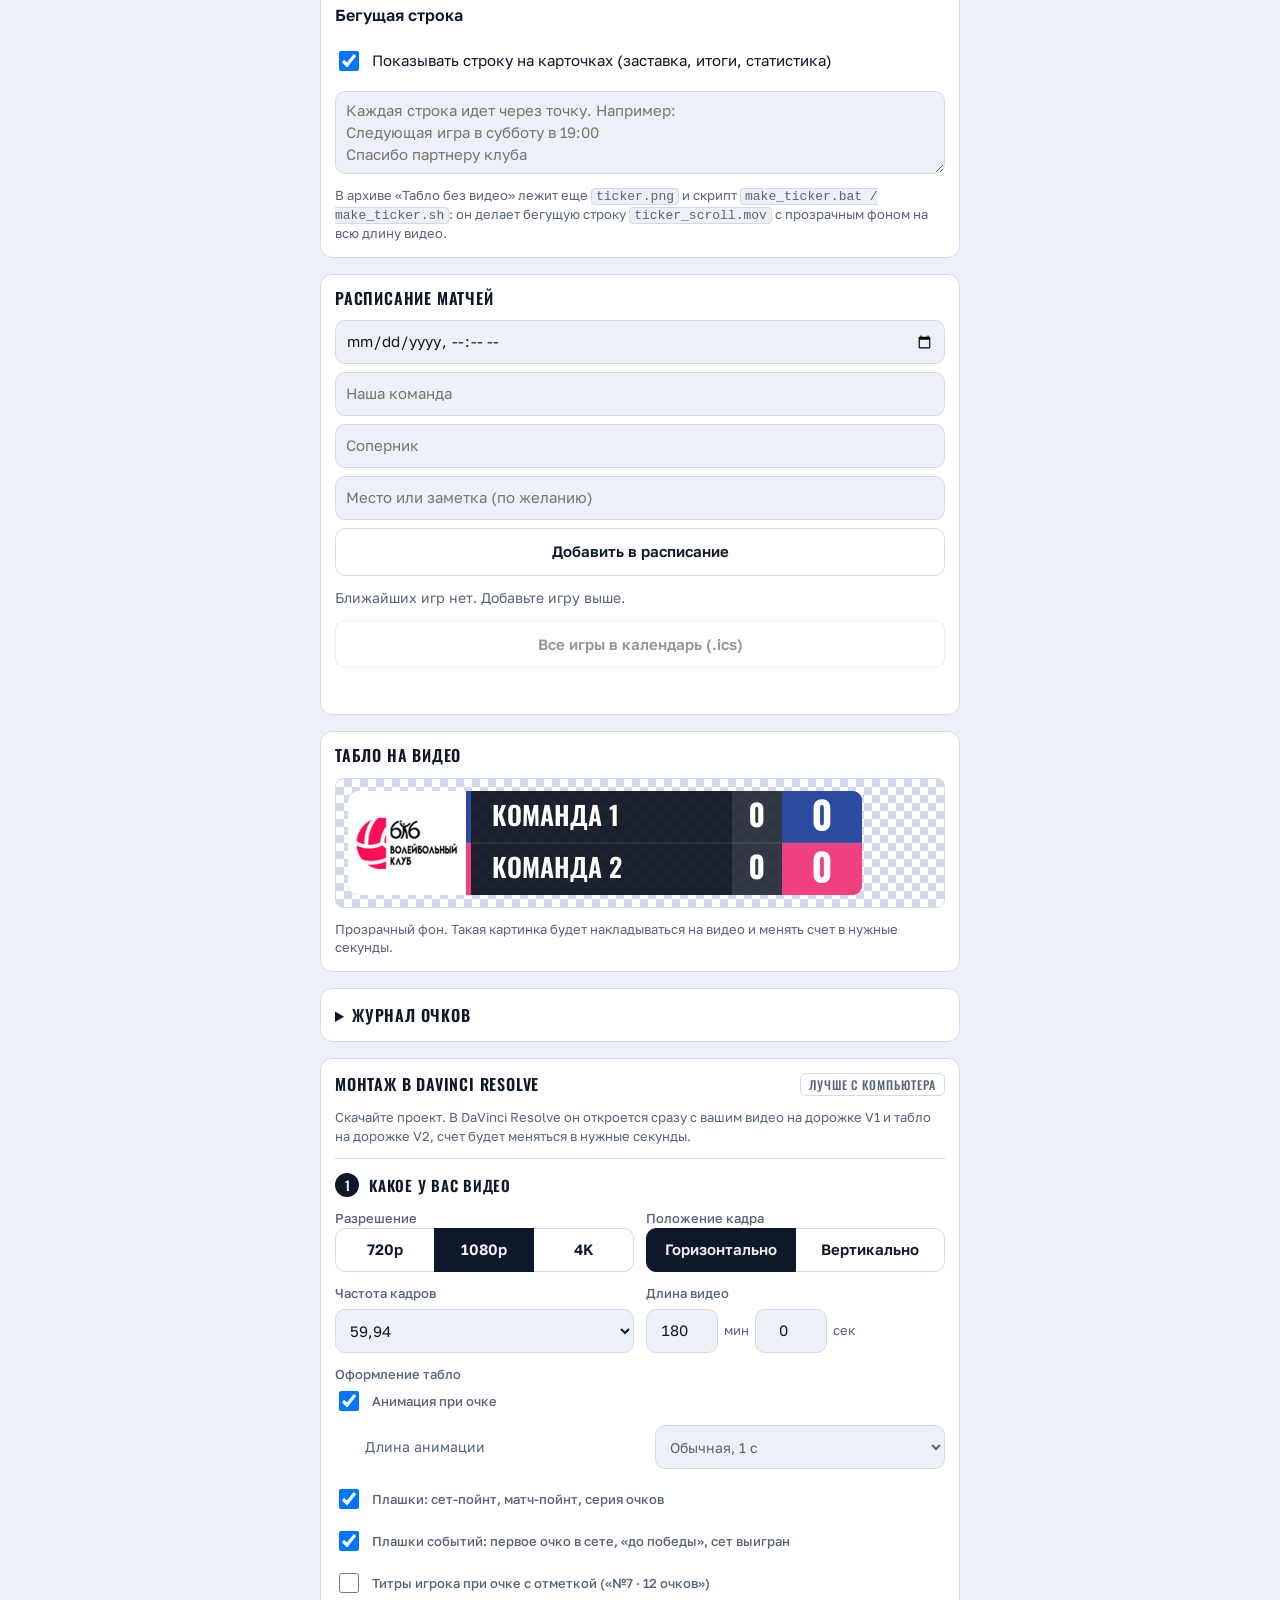
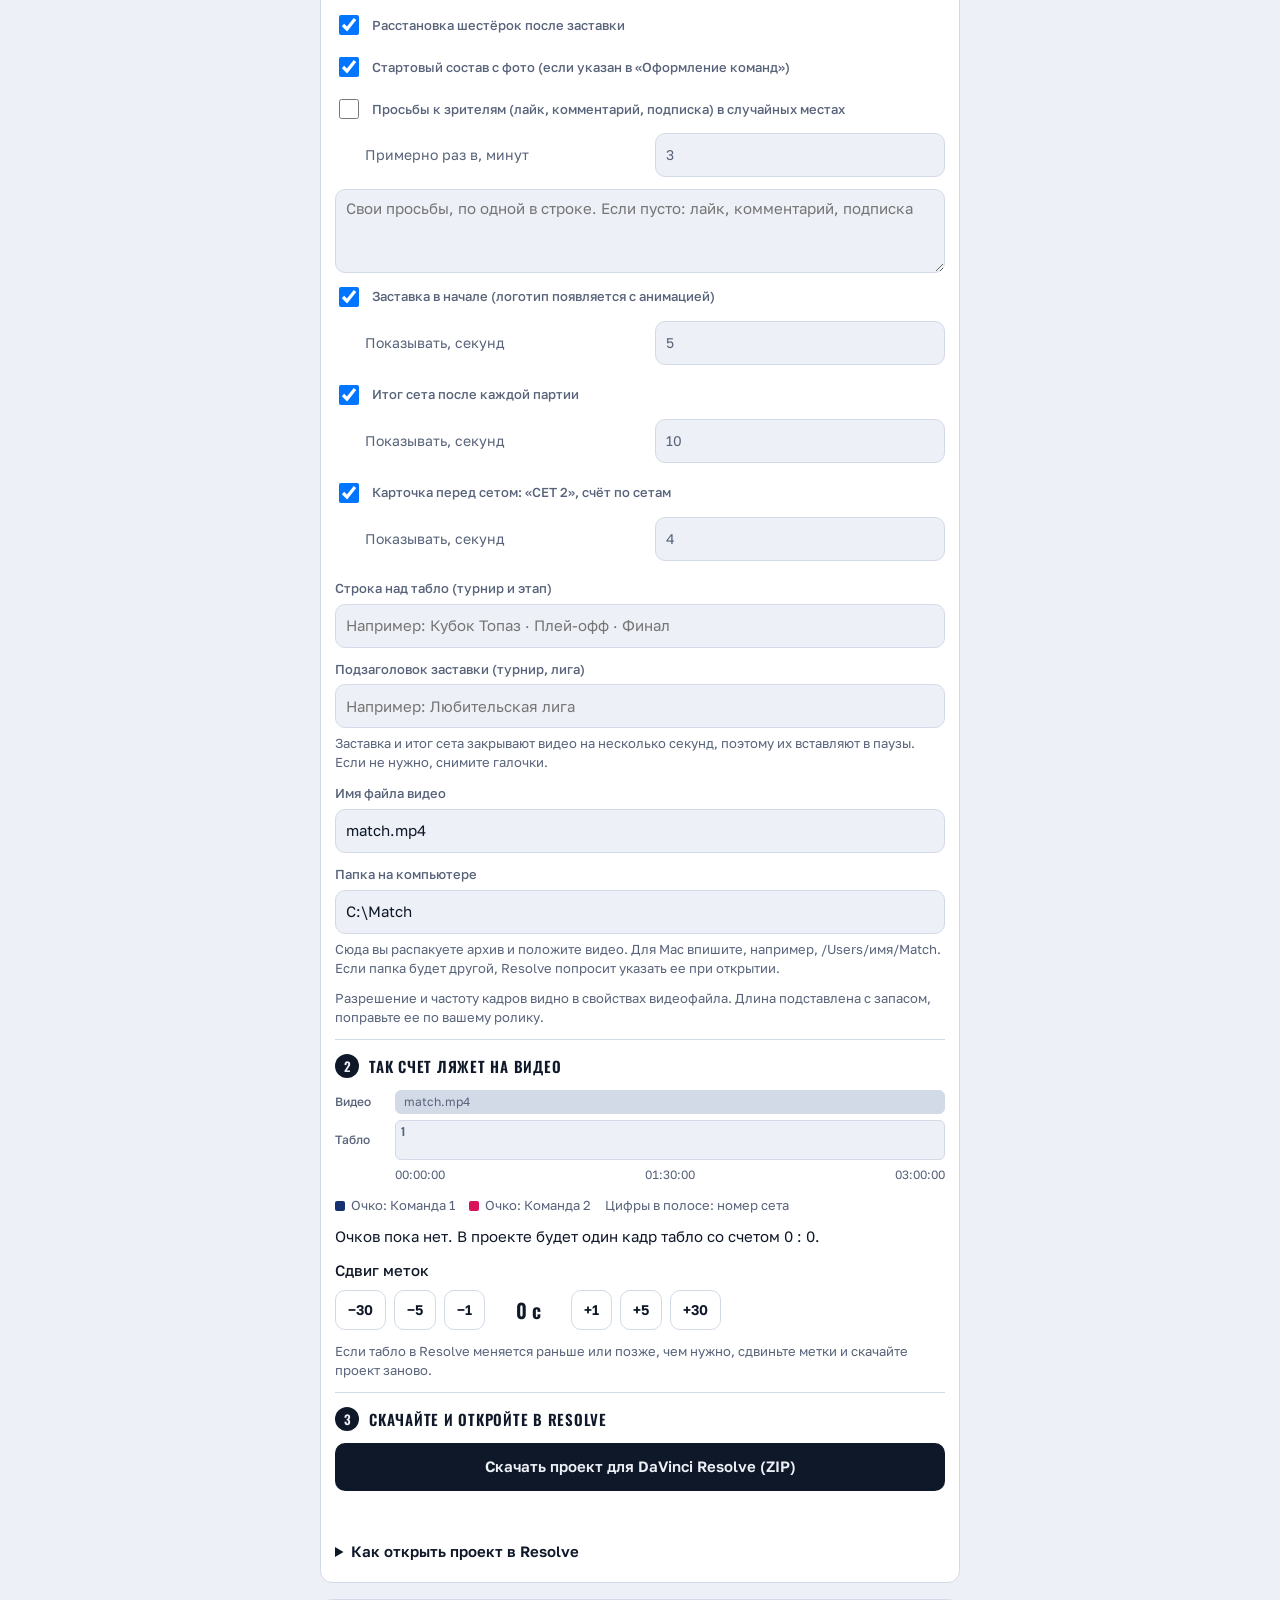
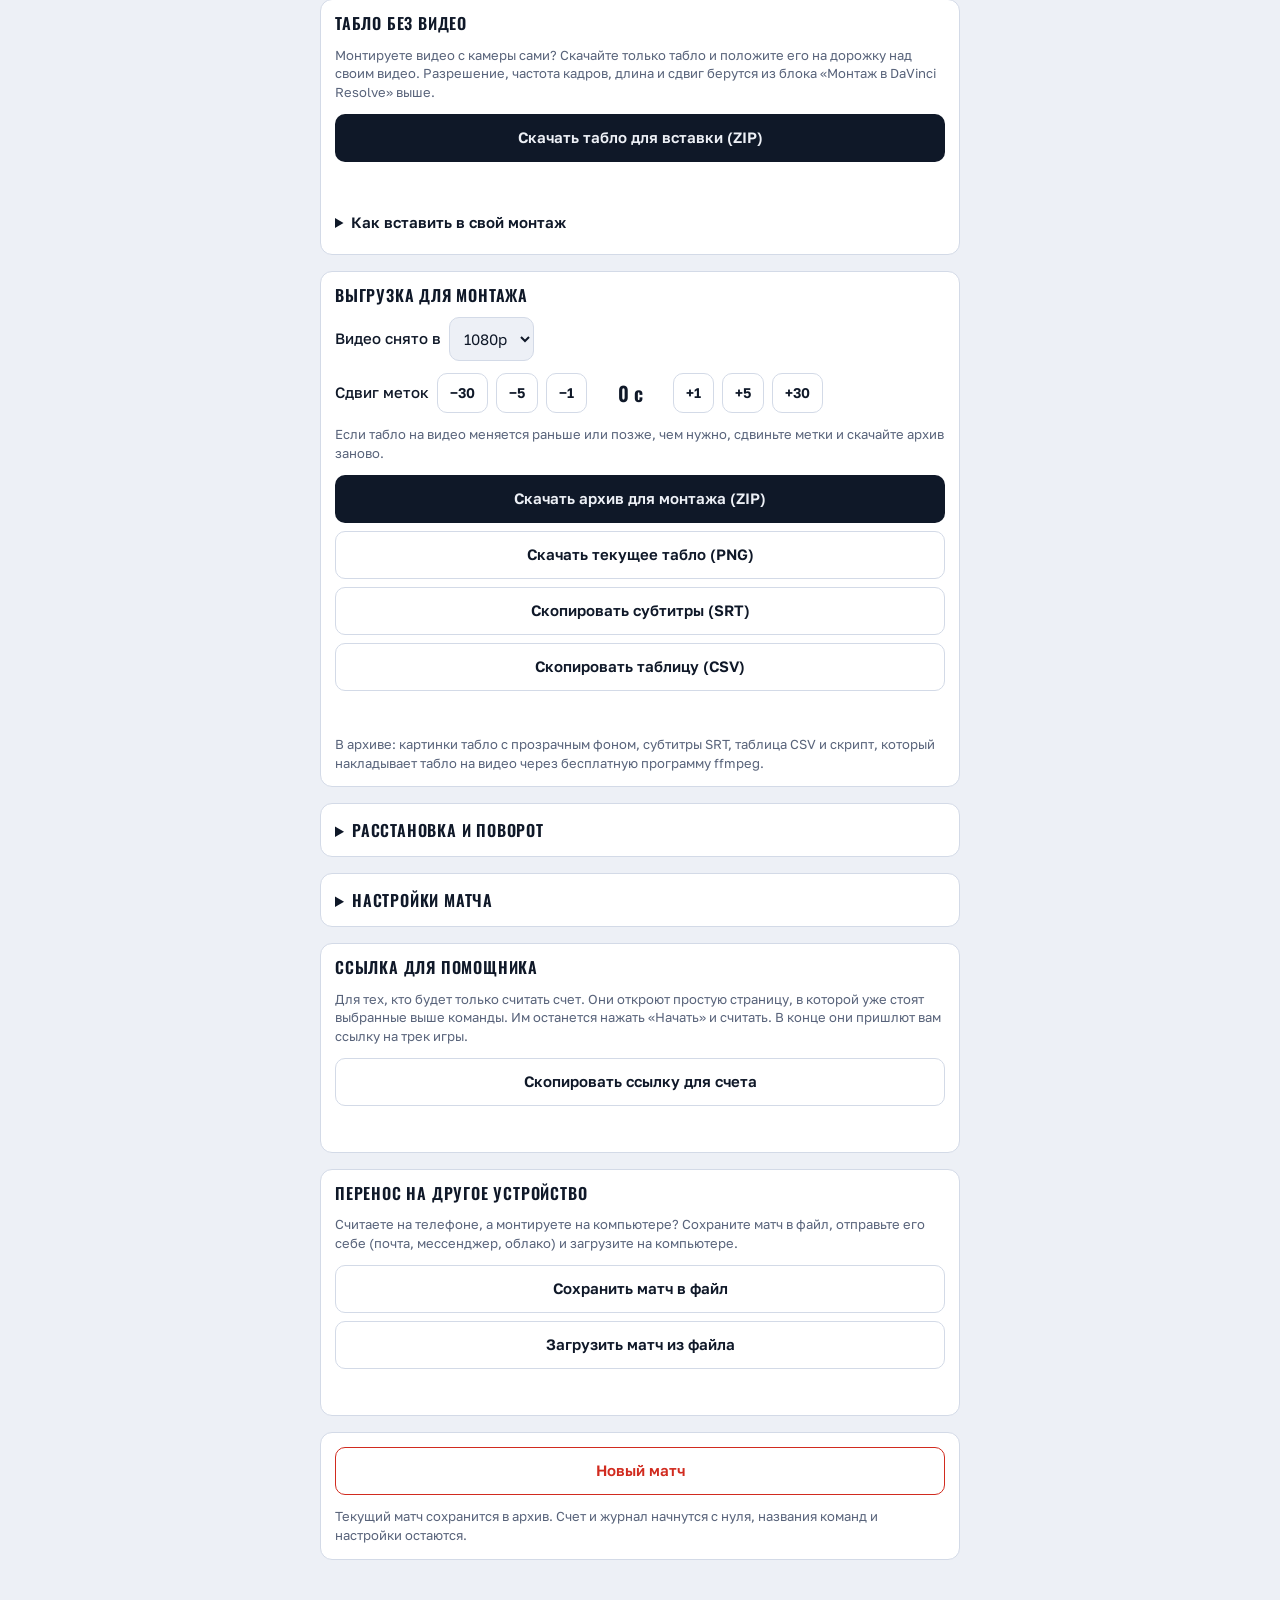
==== commit 819363c7: "Add files via upload" ====
--- a/index.html
+++ b/index.html
@@ -394,6 +394,14 @@
       <button type="button" class="btn small" data-th="light" aria-pressed="false">Светлая</button>
       <button type="button" class="btn small" data-th="club" aria-pressed="false">Клубная</button>
     </div>
+    <h3 style="margin:14px 0 4px;font-size:16px">Цвета статистики игроков</h3>
+    <div class="sw-row" id="hcRow">
+      <label class="chk" style="gap:6px"><input type="color" id="hcAtk" aria-label="Цвет атаки"><span>Атака</span></label>
+      <label class="chk" style="gap:6px"><input type="color" id="hcBlk" aria-label="Цвет блока"><span>Блок</span></label>
+      <label class="chk" style="gap:6px"><input type="color" id="hcAce" aria-label="Цвет эйса"><span>Эйс</span></label>
+      <button type="button" class="btn small" id="hcReset">Сбросить</button>
+    </div>
+    <p class="note">Цвета полосок на карточке «Игроки матча». Менять можно в любой момент, видео соберётся с новыми цветами.</p>
     <h3 style="margin:14px 0 4px;font-size:16px">Бегущая строка</h3>
     <label class="chk"><input type="checkbox" id="tkOn"><span>Показывать строку на карточках (заставка, итоги, статистика)</span></label>
     <textarea id="tkText" class="field" rows="3" maxlength="600" style="width:100%;padding:8px 10px;min-height:76px" placeholder="Каждая строка идет через точку. Например:&#10;Следующая игра в субботу в 19:00&#10;Спасибо партнеру клуба"></textarea>
@@ -501,7 +509,7 @@
           <div class="sub-row"><label for="rsAnimN">Длина анимации</label>
             <select id="rsAnimN" class="field"><option value="3">Короткая, 0,6 с</option><option value="5">Обычная, 1 с</option><option value="8">Длинная, 1,6 с</option></select></div>
           <label class="chk"><input type="checkbox" id="rsBadges"><span>Плашки: сет-пойнт, матч-пойнт, серия очков</span></label>
-          <label class="chk"><input type="checkbox" id="rsFx"><span>Плашки событий: первое очко в сете, «до победы», сет выигран (с конфетти)</span></label>
+          <label class="chk"><input type="checkbox" id="rsFx"><span>Плашки событий: первое очко в сете, «до победы», сет выигран</span></label>
           <label class="chk"><input type="checkbox" id="rsPlt"><span>Титры игрока при очке с отметкой («№7 · 12 очков»)</span></label>
           <label class="chk"><input type="checkbox" id="rsLn"><span>Расстановка шестёрок после заставки</span></label>
           <label class="chk"><input type="checkbox" id="rsRos"><span>Стартовый состав с фото (если указан в «Оформление команд»)</span></label>
@@ -919,8 +927,8 @@
   var SUM_COL = ['#5B7FE0','#F0407F'];
   var PLATE = [['#4A6FDA','#1F3C88'], ['#FF6B9C','#D8135B']];
   /* ---------- оформление команд и бегущая строка ---------- */
-  var STK = 'tablo-style-v1', ST = {teams:{}, ticker:'', tkOn:true, theme:'dark'};
-  try{ var so = JSON.parse(localStorage.getItem(STK) || 'null'); if(so && typeof so==='object'){ ST.teams = (so.teams && typeof so.teams==='object') ? so.teams : {}; ST.ticker = String(so.ticker||'').slice(0,600); ST.tkOn = so.tkOn!==false; ST.theme = ['dark','light','club'].indexOf(so.theme)>=0 ? so.theme : 'dark'; } }catch(e){}
+  var STK = 'tablo-style-v1', ST = {teams:{}, ticker:'', tkOn:true, theme:'dark', hc:{}};
+  try{ var so = JSON.parse(localStorage.getItem(STK) || 'null'); if(so && typeof so==='object'){ ST.teams = (so.teams && typeof so.teams==='object') ? so.teams : {}; ST.ticker = String(so.ticker||'').slice(0,600); ST.tkOn = so.tkOn!==false; ST.theme = ['dark','light','club'].indexOf(so.theme)>=0 ? so.theme : 'dark'; if(so.hc && typeof so.hc==='object'){ ['atk','blk','ace'].forEach(function(k){ if(/^#[0-9a-fA-F]{6}$/.test(String(so.hc[k]||''))) ST.hc[k] = so.hc[k]; }); } } }catch(e){}
   function stSave(){ try{ localStorage.setItem(STK, JSON.stringify(ST)); }catch(e){} }
   function stKey(n){ return String(n||'').trim().toLowerCase(); }
   function stOf(n){ var k = stKey(n); return k && ST.teams.hasOwnProperty(k) ? ST.teams[k] : null; }
@@ -1000,7 +1008,7 @@
   function stripText(){ return String((S.rs && S.rs.strip) || '').trim(); }
   function stripH(){ return stripText() ? 28 : 0; }
   function winAnim(v){ return (v.badges||[]).some(function(b){ return b.k==='win'; }); }
-  function animPad(v){ return winAnim(v) ? 64 : 16; }
+  function animPad(v){ return 16; }
   function star(c, x, y, r){
     c.beginPath();
     for(var i=0;i<10;i++){ var a = -Math.PI/2+i*Math.PI/5, rad = i%2 ? r*0.45 : r; c[i?'lineTo':'moveTo'](x+Math.cos(a)*rad, y+Math.sin(a)*rad); }
@@ -1076,7 +1084,7 @@
     c.restore();
     if(wfx){
       c.save(); rr(c,0,0,W,H,10); c.clip();
-      c.fillStyle = 'rgba(255,226,122,'+anv([0.55,0.38,0.22,0.1,0.03],opts.anim,opts.n||5)+')'; c.fillRect(0,0,W,H);
+      c.fillStyle = 'rgba(255,226,122,'+anv([0.32,0.22,0.13,0.06,0.02],opts.anim,opts.n||5)+')'; c.fillRect(0,0,W,H);
       c.restore();
     }
     if(bub){
@@ -1091,10 +1099,6 @@
       c.shadowColor = 'transparent'; c.strokeStyle = '#FFFFFF'; c.lineWidth = 2; c.stroke();
       c.fillStyle = '#FFFFFF'; c.font = '700 22px '+FONT; ctext(c, '+1', bx+32, by);
       c.restore();
-    }
-    if(wfx && bub){
-      var wb = bd.filter(function(b){ return b.k==='win'; })[0];
-      confetti(c, bub.cx+curW/2, bub.cy+rowH/2, -pad+4, -pad+4, W+extraW+pad-4, H+bh+pad-4, anv([0.2,0.4,0.6,0.8,1],opts.anim,opts.n||5), wb ? wb.team : bub.i);
     }
     var nmz = (v.names || names()), py = H+12;
     bd.forEach(function(b){
@@ -1516,7 +1520,8 @@
     c.restore();
   }
   /* ---------- статистика игроков ---------- */
-  var HOW_COL = {atk:'#4FD1C5', blk:'#FFFFFF', ace:'#F2B91A'};
+  var HOW_DEF = {atk:'#34D17A', blk:'#4DA3FF', ace:'#F2B91A'};
+  function howCol(k){ return (ST.hc && ST.hc[k]) || HOW_DEF[k]; }
   function plLabel(x){ return /^\d{1,3}$/.test(x) ? '№'+x : String(x); }
   function computePlayers(){
     var nm = names(), evs = S.events, g0 = -1, pts = [];
@@ -1552,34 +1557,38 @@
     c.font = '600 22px '+FONT; spc(c,5); var tw = c.measureText(title).width+48;
     rr(c, cx-tw/2, top, tw, 44, 22); c.fillStyle = 'rgba(255,255,255,0.10)'; c.fill(); c.strokeStyle = 'rgba(255,255,255,0.22)'; c.lineWidth = 1.5; c.stroke();
     c.fillStyle = '#E4EAFB'; ctext(c, title, cx, top+22); spc(c,0);
-    var colW = (cw-40)/2, hy = top+92, maxTot = 1, nrows = Math.max(3, Math.min(5, d.L[0].length, 5), Math.min(5, d.L[1].length));
-    d.L.forEach(function(l){ l.slice(0,5).forEach(function(z){ if(z.o.tot>maxTot) maxTot = z.o.tot; }); });
+    var colW = (cw-40)/2, hy = top+92, maxTot = 1, rh = 56, RS = 5;
+    d.L.forEach(function(l){ l.slice(0,RS).forEach(function(z){ if(z.o.tot>maxTot) maxTot = z.o.tot; }); });
     [0,1].forEach(function(t){
       var x = x0+t*(colW+40);
       rr(c, x, hy-26, colW, 52, 14); c.fillStyle = lgrad(c, x, hy-26, x, hy+26, PLATE[t][0], PLATE[t][1]); c.fill();
       c.fillStyle = '#FFFFFF'; fitText(c, n[t], 600, 26, 14, colW-30); spc(c,2); ctext(c, n[t], x+colW/2, hy); spc(c,0);
-      var list = d.L[t].slice(0,5), ry = hy+62, rh = 58;
-      if(!list.length){ c.font = '500 18px '+FONT; c.fillStyle = '#9AA6C0'; ctext(c, 'нет отметок', x+colW/2, ry+30); }
+      var list = d.L[t].slice(0,RS), ry = hy+44, labW = (function(){ c.font = '600 23px '+FONT; var mw = 0; list.forEach(function(z){ mw = Math.max(mw, c.measureText(plLabel(z.k).toUpperCase()).width); }); return Math.round(Math.min(230, Math.max(90, mw+8))); })(), barX = x+22+labW+16, barMax = x+colW-86-barX;
+      if(!list.length){
+        rr(c, x, ry+4, colW, rh*2-8, 14); c.fillStyle = 'rgba(255,255,255,0.05)'; c.fill(); c.setLineDash([8,7]); c.strokeStyle = 'rgba(255,255,255,0.22)'; c.lineWidth = 1.5; c.stroke(); c.setLineDash([]);
+        c.font = '500 19px '+FONT; c.fillStyle = '#9AA6C0'; spc(c,1); ctext(c, 'ОТМЕТОК ПО ИГРОКАМ НЕТ', x+colW/2, ry+rh-2); spc(c,0);
+      }
       list.forEach(function(z,i){
         var y = ry+i*rh+rh/2, lab = plLabel(z.k).toUpperCase();
-        c.font = '600 24px '+FONT; c.fillStyle = '#FFFFFF'; ctext(c, lab.slice(0,8), x+6, y, 'left');
-        var bx = x+110, bmax = colW-110-60, cwid = z.o.tot/maxTot*bmax, cxp = bx;
-        var rest = z.o.tot-z.o.atk-z.o.blk-z.o.ace;
-        [['atk',z.o.atk],['blk',z.o.blk],['ace',z.o.ace],['x',rest]].forEach(function(seg){
-          if(!seg[1]) return; var w = seg[1]/z.o.tot*cwid;
-          rr(c, cxp, y-10, Math.max(w-2,2), 20, 5); c.fillStyle = seg[0]==='x' ? 'rgba(255,255,255,0.28)' : HOW_COL[seg[0]]; c.fill(); cxp += w;
+        rr(c, x, y-24, colW, 48, 14); c.fillStyle = 'rgba(255,255,255,0.07)'; c.fill();
+        c.fillStyle = '#FFFFFF'; fitText(c, lab, 600, 23, 12, labW); ctext(c, lab, x+22, y, 'left');
+        var cwid = Math.max(24, z.o.tot/maxTot*barMax), cxp = barX, rest = z.o.tot-z.o.atk-z.o.blk-z.o.ace;
+        var segs = [['atk',z.o.atk],['blk',z.o.blk],['ace',z.o.ace],['x',rest]].filter(function(q){ return q[1]>0; });
+        segs.forEach(function(seg, si){
+          var w = seg[1]/z.o.tot*cwid, ww = Math.max(w-(si<segs.length-1 ? 3 : 0), 4);
+          rr(c, cxp, y-9, ww, 18, 9); c.fillStyle = seg[0]==='x' ? 'rgba(255,255,255,0.30)' : howCol(seg[0]); c.fill(); cxp += w;
         });
-        c.font = '700 26px '+FONT; c.fillStyle = '#FFFFFF'; ctext(c, String(z.o.tot), bx+cwid+12, y, 'left');
+        c.font = '700 28px '+FONT; c.fillStyle = '#FFFFFF'; ctext(c, String(z.o.tot), x+colW-20, y+1, 'right');
       });
       var kk = d.K[t], bits = [];
       if(kk.atk) bits.push('атака '+kk.atk); if(kk.blk) bits.push('блок '+kk.blk); if(kk.ace) bits.push('эйс '+kk.ace); if(kk.err) bits.push('ошибки соп. '+kk.err);
-      c.font = '500 16px '+FONT; c.fillStyle = '#9AA6C0'; spc(c,1); ctext(c, bits.join('  ·  ').toUpperCase(), x+colW/2, ry+nrows*rh+22); spc(c,0);
+      c.font = '500 15px '+FONT; c.fillStyle = '#9AA6C0'; spc(c,1); ctext(c, bits.join('  ·  ').toUpperCase(), x+colW/2, ry+RS*rh+16); spc(c,0);
     });
     // легенда
-    var ly = hy+62+nrows*58+58, leg = [['atk','АТАКА'],['blk','БЛОК'],['ace','ЭЙС']];
+    var ly = hy+44+RS*rh+54, leg = [['atk','АТАКА'],['blk','БЛОК'],['ace','ЭЙС']];
     c.font = '500 15px '+FONT; spc(c,1.5);
     var lw = leg.map(function(l){ return c.measureText(l[1]).width+34; }), tl = lw.reduce(function(a,b){ return a+b; },0)+20*(leg.length-1), lx = cx-tl/2;
-    leg.forEach(function(l,i){ rr(c, lx, ly-7, 14, 14, 4); c.fillStyle = HOW_COL[l[0]]; c.fill(); c.fillStyle = '#C9D4F5'; ctext(c, l[1], lx+22, ly, 'left'); lx += lw[i]+20; });
+    leg.forEach(function(l,i){ rr(c, lx, ly-7, 14, 14, 4); c.fillStyle = howCol(l[0]); c.fill(); c.fillStyle = '#C9D4F5'; ctext(c, l[1], lx+22, ly, 'left'); lx += lw[i]+20; });
     spc(c,0);
     if(d.best){
       var lab = 'MVP МАТЧА   '+plLabel(d.best.k).toUpperCase()+'   ·   '+d.best.o.tot+' ОЧК.', by = ly+50;
@@ -1888,7 +1897,7 @@
     c.save(); c.shadowColor = 'rgba(0,0,0,0.4)'; c.shadowBlur = 8; c.shadowOffsetY = 3;
     c.beginPath(); c.arc(x, y, d/2, 0, Math.PI*2); c.fillStyle = lgrad(c, x, y-d/2, x, y+d/2, PLATE[t][0], PLATE[t][1]); c.fill(); c.restore();
     var im = phOf(pl.ph);
-    if(im){ c.save(); c.beginPath(); c.arc(x, y, d/2-2, 0, Math.PI*2); c.clip(); var r = Math.max(d/im.width, d/im.height); c.drawImage(im, x-im.width*r/2, y-im.height*r*0.45, im.width*r, im.height*r); c.restore(); }
+    if(im){ c.save(); c.beginPath(); c.arc(x, y, d/2-2, 0, Math.PI*2); c.clip(); var r = Math.max(d/im.width, d/im.height), iw = im.width*r, ih = im.height*r, tp = y-ih*0.45; if(tp > y-d/2) tp = y-d/2; if(tp+ih < y+d/2) tp = y+d/2-ih; c.drawImage(im, x-iw/2, tp, iw, ih); c.restore(); }
     else { c.fillStyle = '#FFFFFF'; c.font = '700 '+Math.round(d*0.40)+'px '+FONT; ctext(c, pr.name ? initials(pr.name) : pr.num, x, y+1); }
     c.beginPath(); c.arc(x, y, d/2-1, 0, Math.PI*2); c.strokeStyle = 'rgba(255,255,255,0.85)'; c.lineWidth = 2.5; c.stroke();
   }
@@ -2589,6 +2598,11 @@
     stSave(); $('impTxt').value = ''; render();
     say('Записано: '+r.teams.map(function(t){ return t.name+' ('+t.labels.length+')'; }).join(', ')+(r.unnamed ? '. Без названия осталось игроков: '+r.unnamed : '')+'.', 'impMsg');
   });
+  var HC_IDS = {atk:'hcAtk', blk:'hcBlk', ace:'hcAce'};
+  function hcSync(){ Object.keys(HC_IDS).forEach(function(k){ $(HC_IDS[k]).value = howCol(k); }); }
+  Object.keys(HC_IDS).forEach(function(k){ $(HC_IDS[k]).addEventListener('input', function(e){ if(!ST.hc) ST.hc = {}; ST.hc[k] = e.target.value; stSave(); render(); }); });
+  $('hcReset').addEventListener('click', function(){ ST.hc = {}; stSave(); hcSync(); render(); });
+  hcSync();
   function thSync(){ Array.prototype.forEach.call($('thRow').querySelectorAll('button'), function(b){ b.setAttribute('aria-pressed', b.dataset.th===ST.theme ? 'true' : 'false'); }); }
   Array.prototype.forEach.call($('thRow').querySelectorAll('button'), function(b){ b.addEventListener('click', function(){ ST.theme = b.dataset.th; stSave(); thSync(); render(); }); });
   thSync();
@@ -2907,10 +2921,10 @@
     items.forEach(function(it,i){ it.dur = (items[i+1] ? items[i+1].sf : total) - it.sf; });
     var A = S.rs, fr = function(sec){ return Math.max(1, Math.round(sec*num/den)); };
     if(A.anim!==false){
-      var d1 = fr(0.2), out = [];
+      var d1 = fr(0.0667), out = [];
       items.forEach(function(it){
         var ev = it.f.ev;
-        var steps = ev && ev.k==='p' ? Math.min(A.animN||ANIM_N, Math.floor((it.dur-1)/d1)) : 0;
+        var steps = ev && ev.k==='p' ? Math.min((A.animN||ANIM_N)*3, Math.floor((it.dur-1)/d1)) : 0;
         if(steps>=2){
           for(var k=1;k<=steps;k++) out.push({sf:it.sf+(k-1)*d1, dur:d1, f:it.f, anim:{step:k, team:ev.team, n:steps}});
           out.push({sf:it.sf+steps*d1, dur:it.dur-steps*d1, f:it.f});
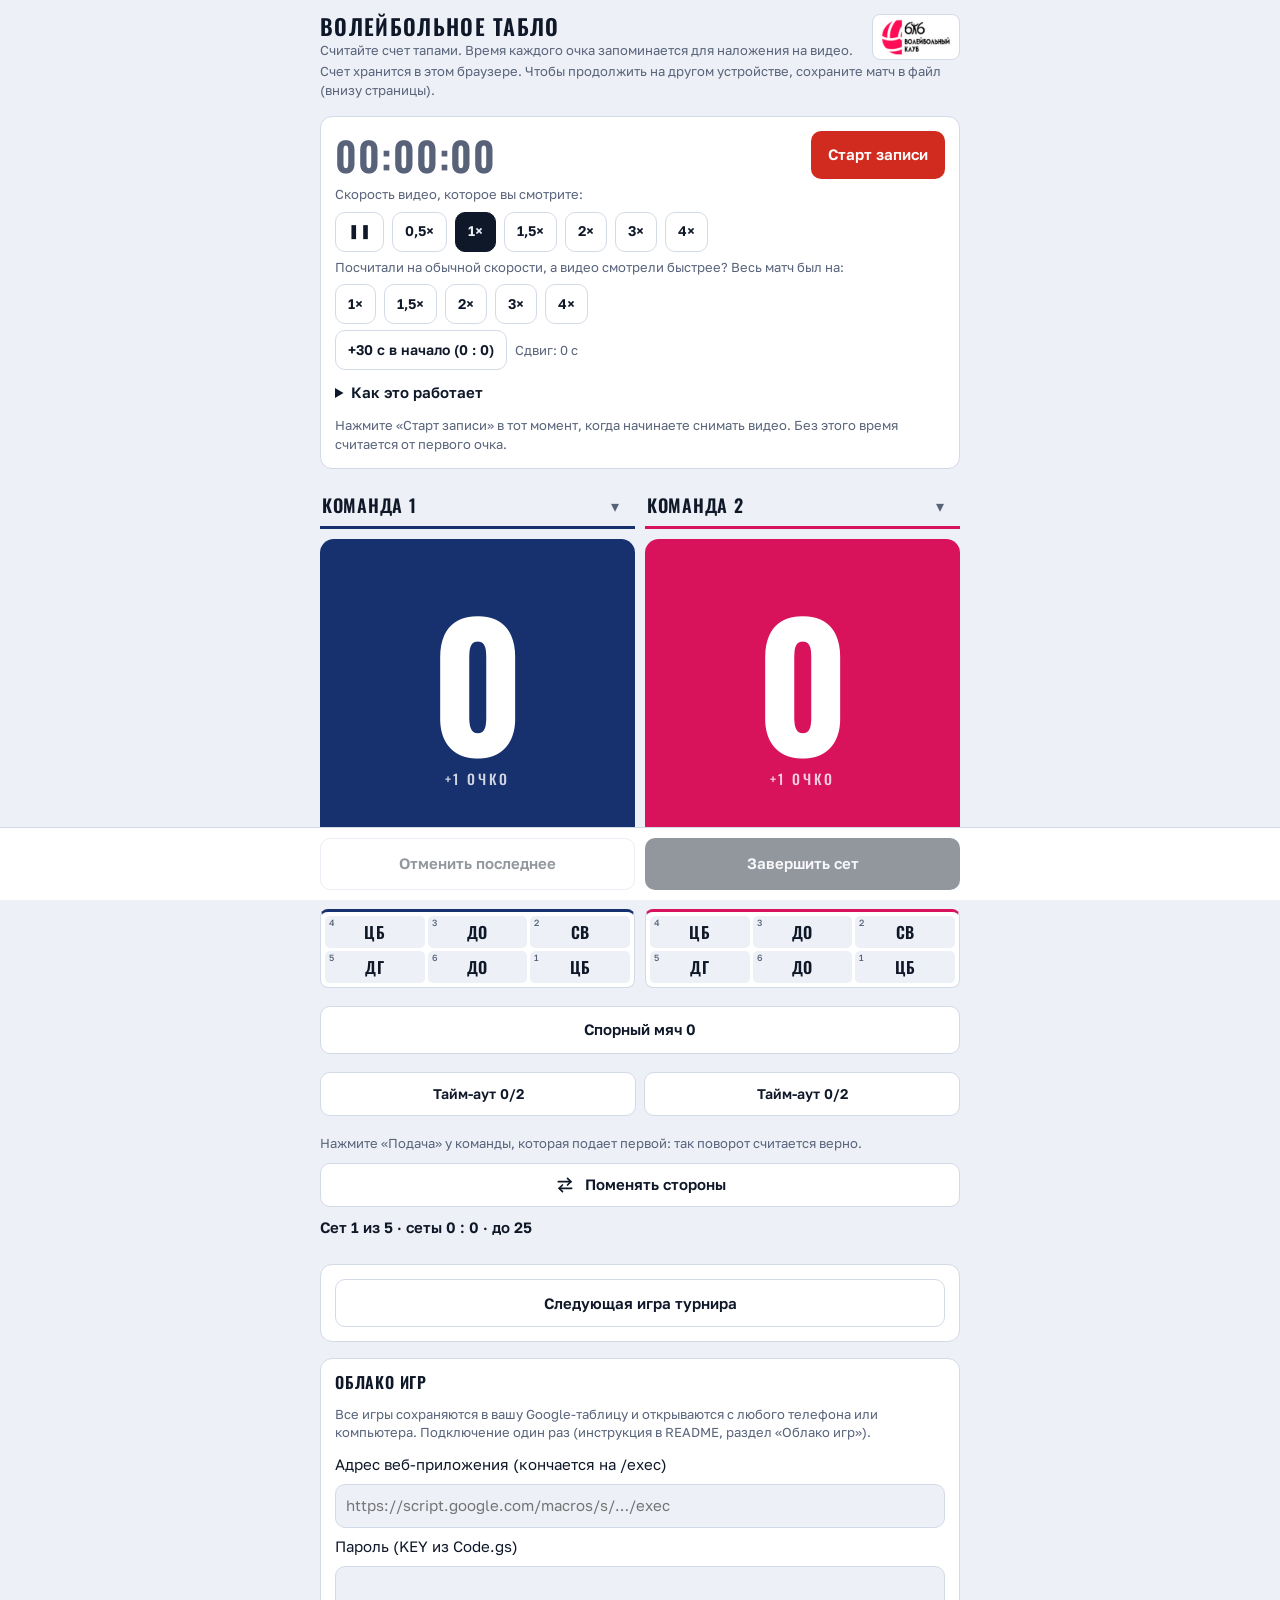
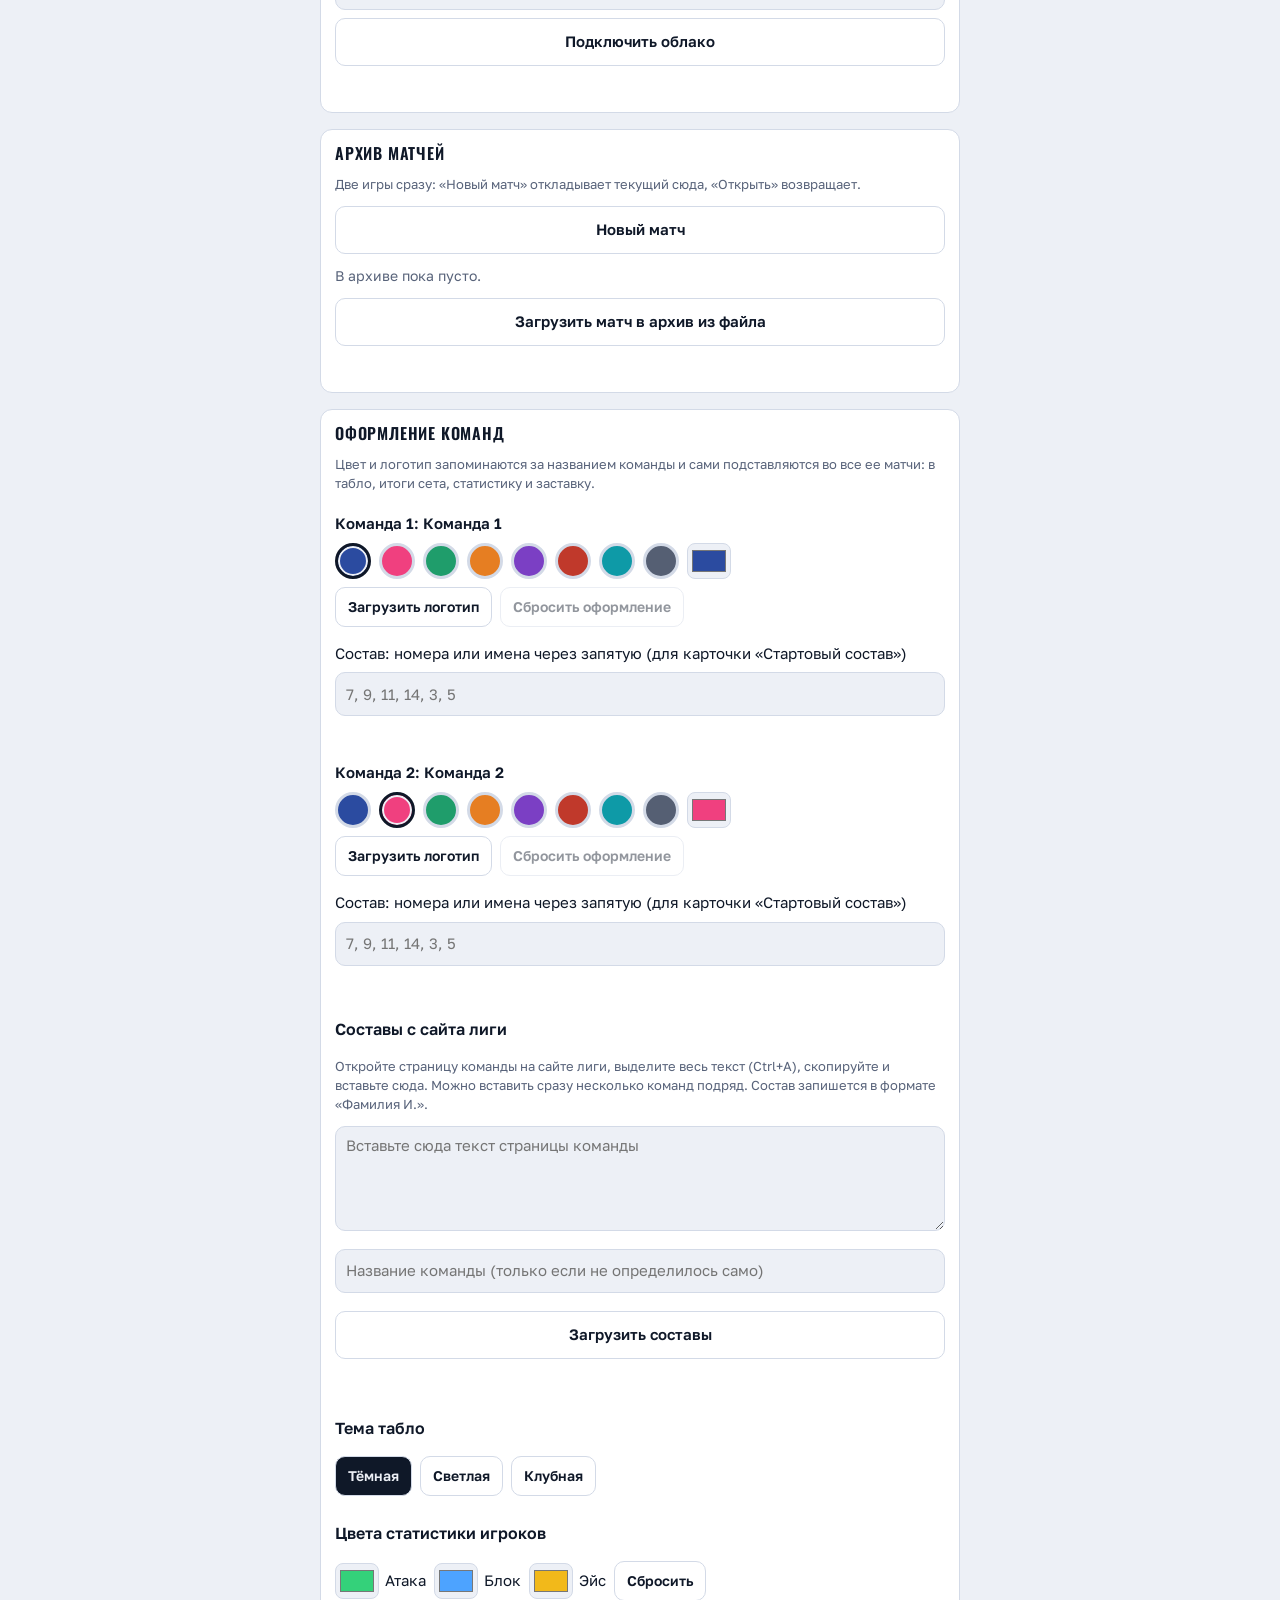
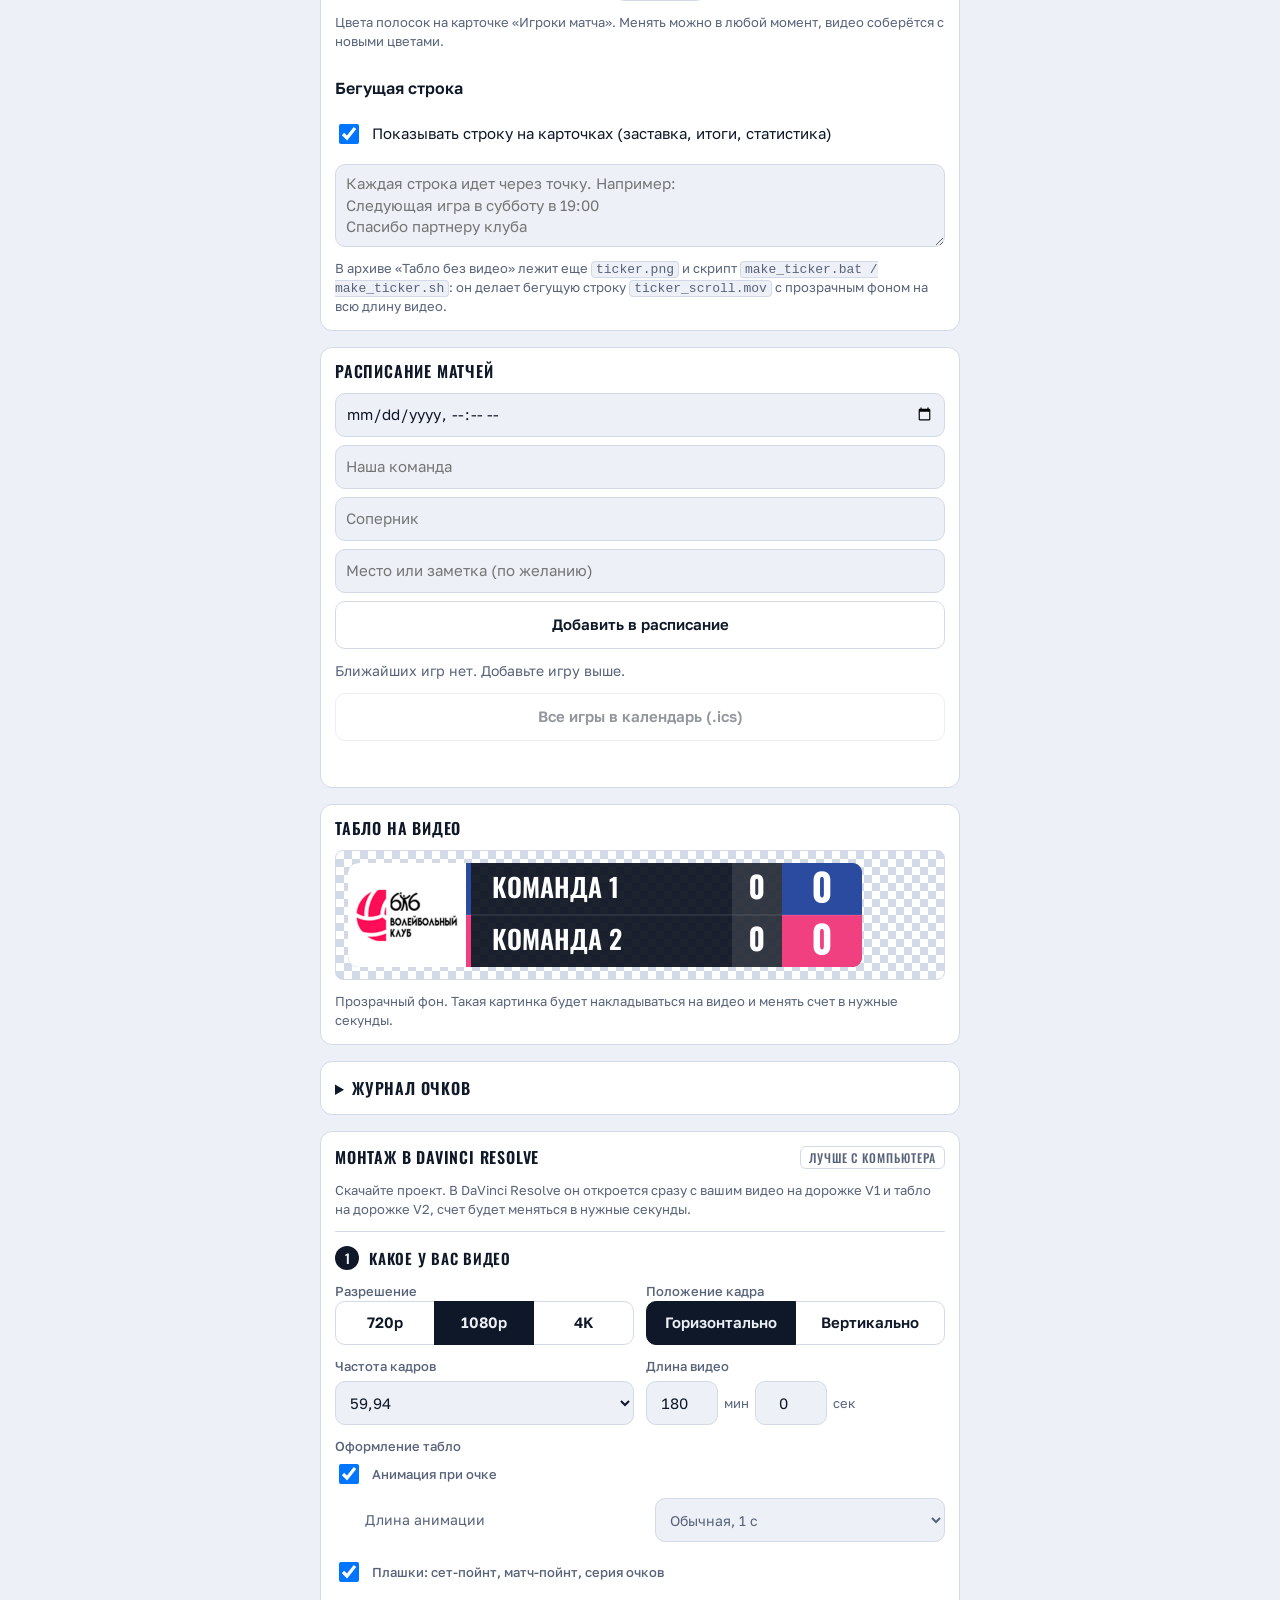
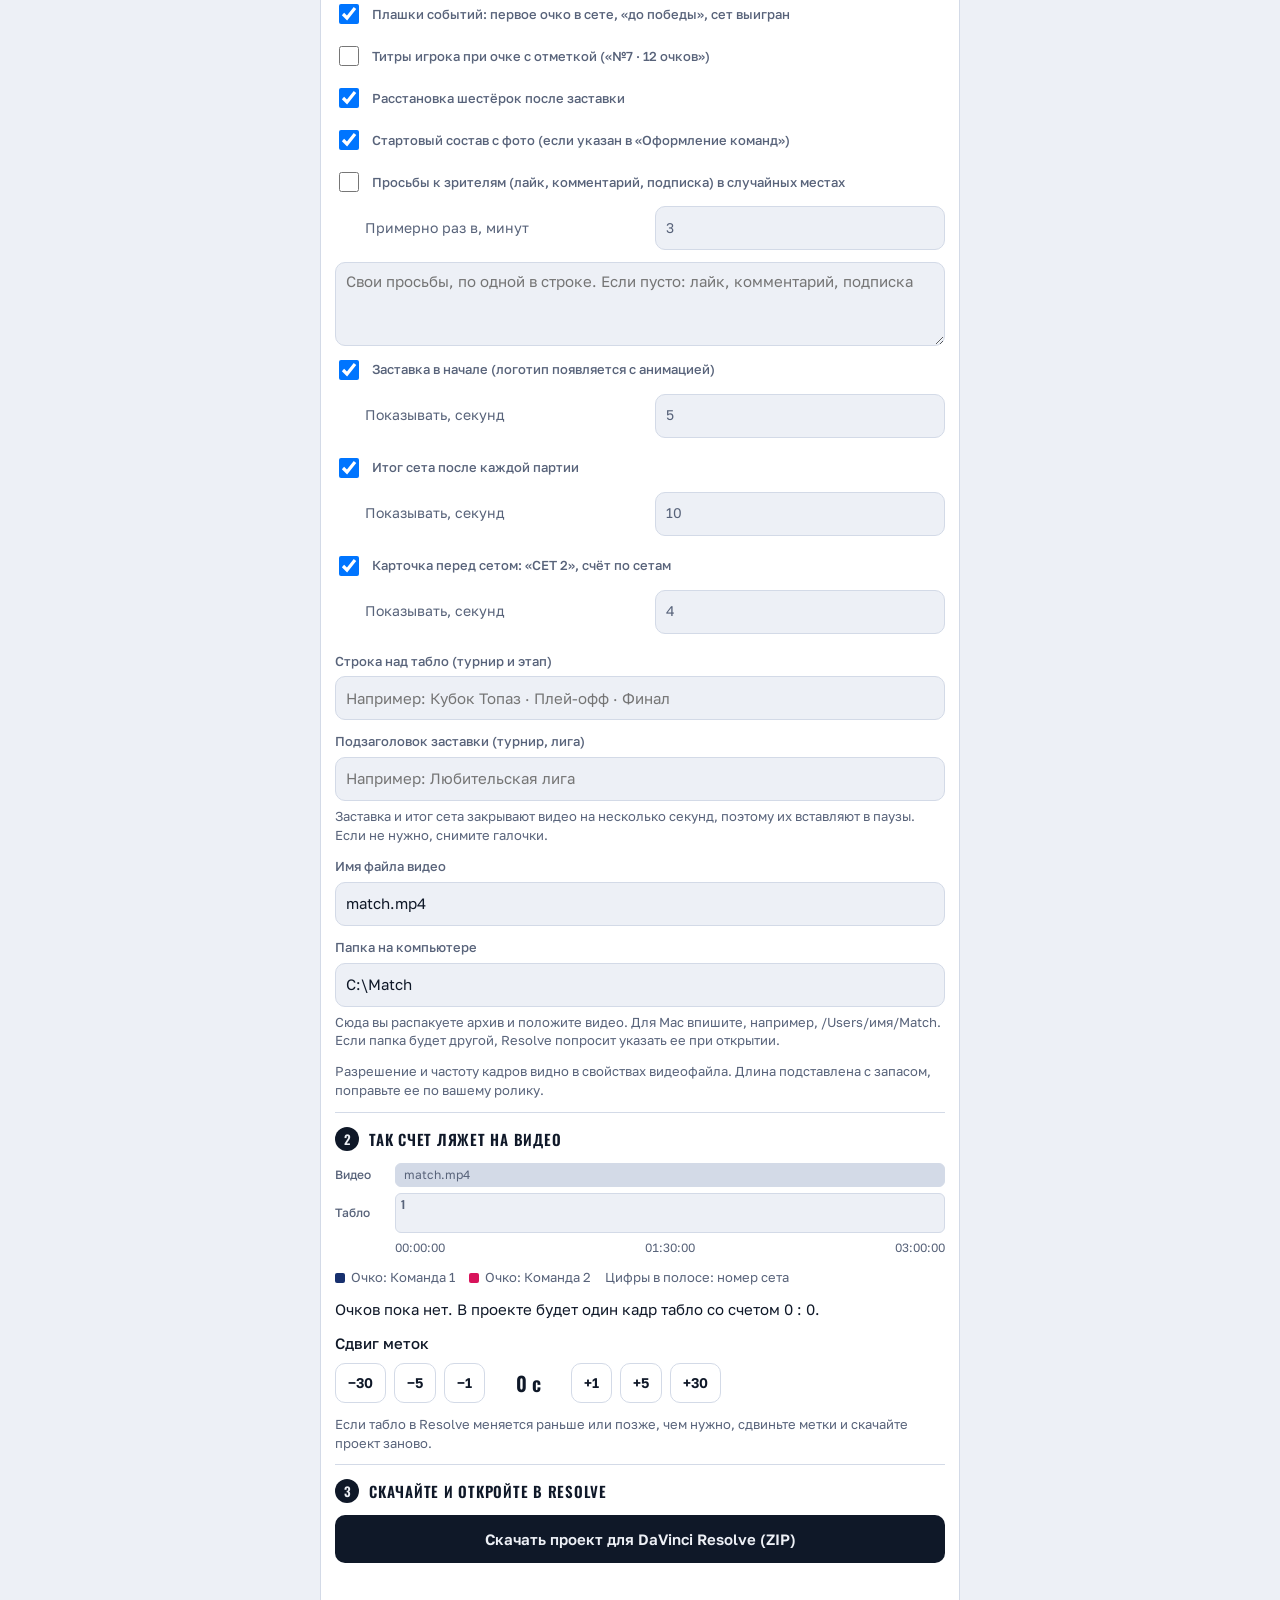
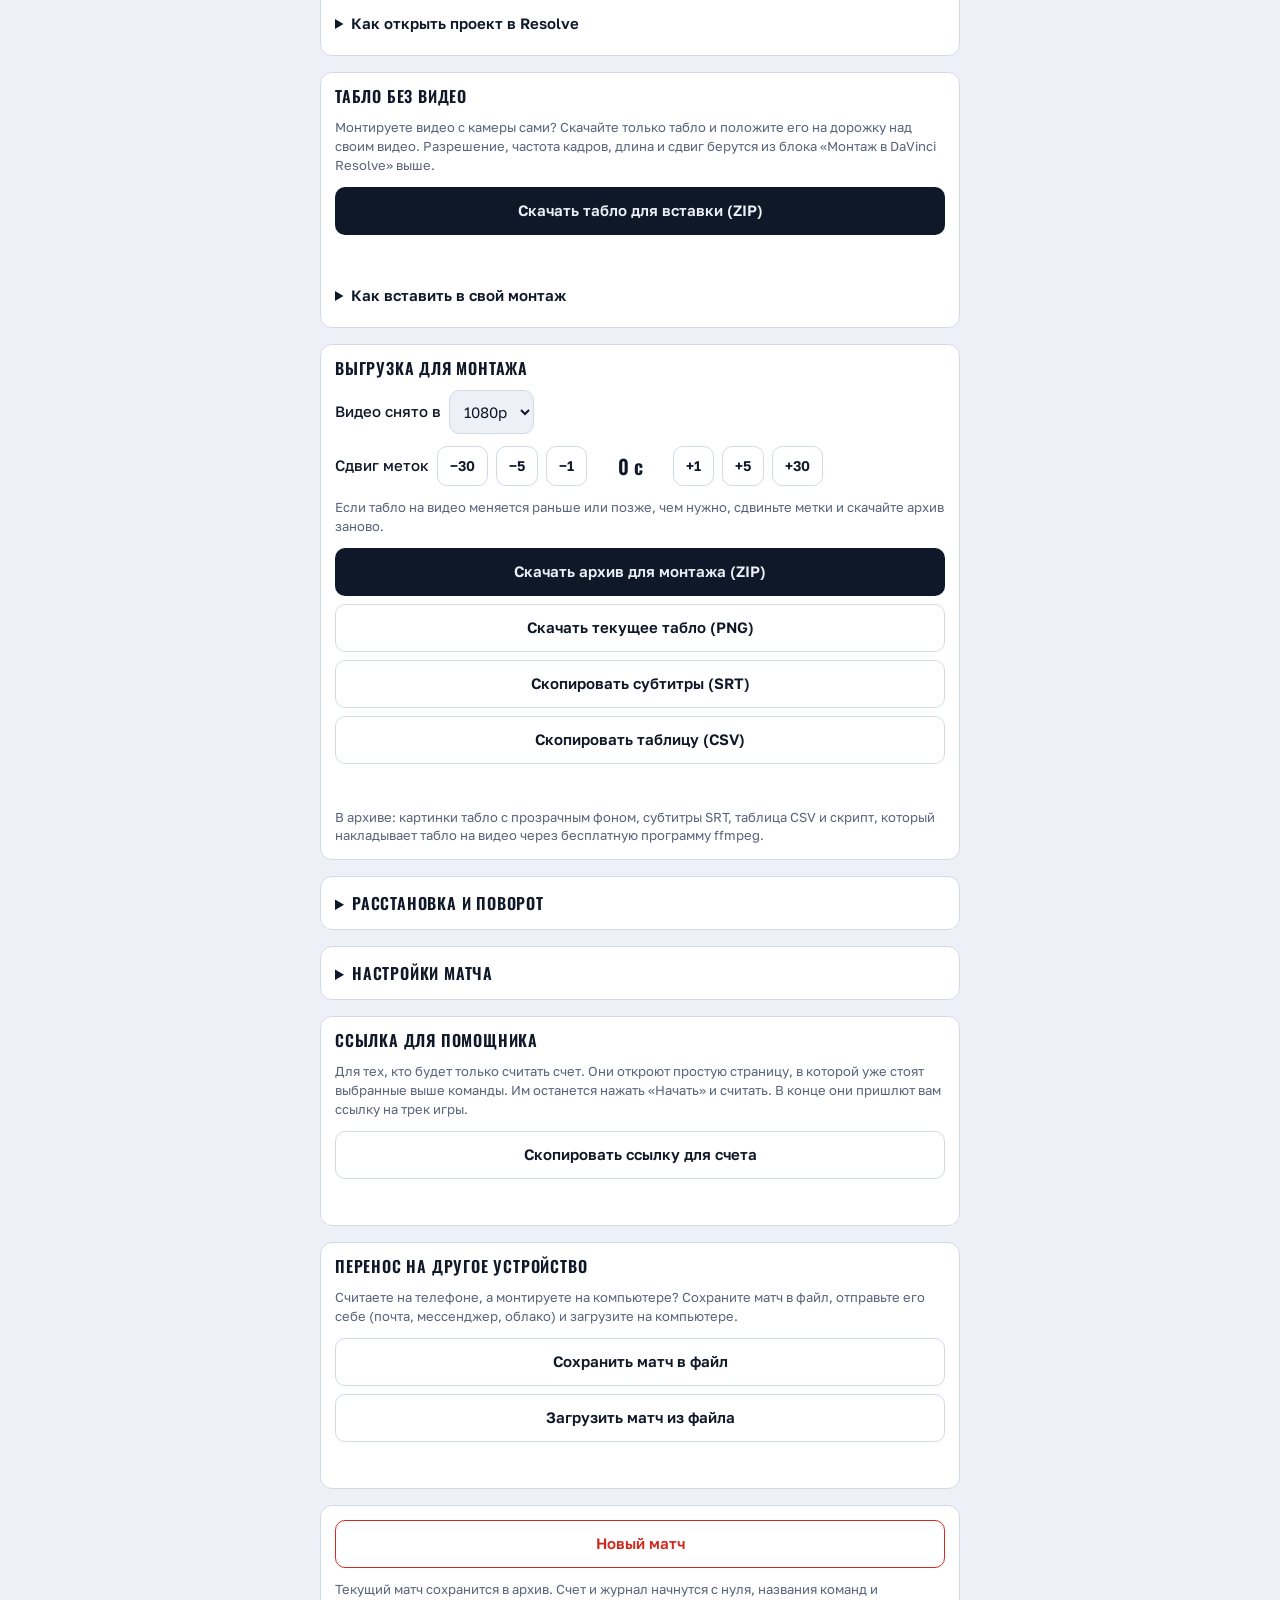
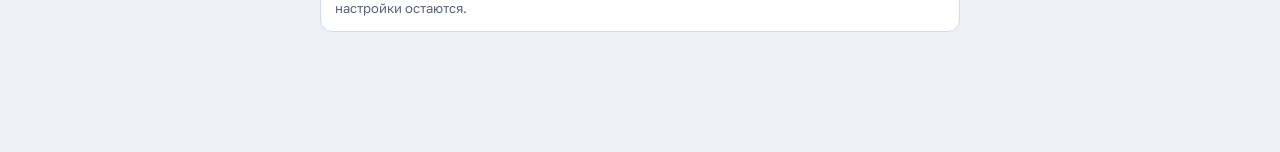
==== commit 0f0495df: "Add files via upload" ====
--- a/index.html
+++ b/index.html
@@ -166,7 +166,7 @@
 .checker canvas{display:block;max-width:100%}
 
 details.card>summary{cursor:pointer;font:600 16px var(--f-display);letter-spacing:.05em;text-transform:uppercase;list-style-position:inside;min-height:24px}
-.log-scroll{max-height:260px;overflow:auto;border:1px solid var(--line);border-radius:8px}
+.log-scroll{max-height:420px;overflow:auto;border:1px solid var(--line);border-radius:8px}
 table{border-collapse:collapse;width:100%;font-variant-numeric:tabular-nums}
 th,td{text-align:left;padding:6px 10px;border-bottom:1px solid var(--line);font-size:14px}
 th{position:sticky;top:0;background:var(--surface);color:var(--muted);font-weight:500}
@@ -260,6 +260,14 @@
       <button class="btn small" type="button" data-sp="2">2×</button>
       <button class="btn small" type="button" data-sp="3">3×</button>
       <button class="btn small" type="button" data-sp="4">4×</button>
+    </div>
+    <div class="row" id="allSpdRow" role="group" aria-label="Исправить скорость всего матча">
+      <span class="note" style="flex-basis:100%">Посчитали на обычной скорости, а видео смотрели быстрее? Весь матч был на:</span>
+      <button class="btn small" type="button" data-all="1">1×</button>
+      <button class="btn small" type="button" data-all="1.5">1,5×</button>
+      <button class="btn small" type="button" data-all="2">2×</button>
+      <button class="btn small" type="button" data-all="3">3×</button>
+      <button class="btn small" type="button" data-all="4">4×</button>
     </div>
     <div class="row">
       <button class="btn small" id="preBtn" type="button">+30 с в начало (0 : 0)</button>
@@ -462,7 +470,7 @@
     <summary>Журнал очков <span class="muted" id="logCount"></span></summary>
     <div class="log-scroll" style="margin-top:12px">
       <table>
-        <thead><tr><th>Время видео</th><th>Счет</th><th>Событие</th></tr></thead>
+        <thead><tr><th>Время видео</th><th>Счет</th><th>Событие</th><th>Кто забил</th><th></th></tr></thead>
         <tbody id="logBody"></tbody>
       </table>
     </div>
@@ -2120,19 +2128,67 @@
     var cs = curSpeed();
     Array.prototype.forEach.call(document.querySelectorAll('#spdRow [data-sp]'), function(b){ b.setAttribute('aria-pressed', parseFloat(b.dataset.sp)===cs ? 'true' : 'false'); });
   }
+  var edOpen = -1, HOWL = [['atk','Атака'],['blk','Блок'],['ace','Эйс'],['err','Ошибка соперника']];
+  function edDetailIdx(i){
+    var ev = S.events, t = ev[i].team;
+    for(var j=i+1;j<ev.length;j++){ if(ev[j].k==='q') continue; if(ev[j].k==='d' && ev[j].team===t) return j; break; }
+    return -1;
+  }
+  function edApply(i, field, val){
+    var j = edDetailIdx(i), ev = S.events;
+    if(j<0){ if(!val) return; var d = {k:'d', team:ev[i].team, wall:ev[i].wall+1}; d[field] = val; ev.splice(i+1, 0, d); }
+    else { var x = ev[j]; if(val) x[field] = val; else delete x[field]; if(!x.pl && !x.how) ev.splice(j,1); }
+    save(); render();
+  }
   function renderLog(){
     var f = buildFrames().all, n = names();
     $('logCount').textContent = S.events.length ? '('+S.events.length+')' : '';
     var body=$('logBody'); body.textContent='';
     for(var i=f.length-1;i>=1;i--){
-      var tr=document.createElement('tr');
-      [hms(f[i].t), f[i].v.cur[0]+' : '+f[i].v.cur[1], eventLabel(f[i].ev)].forEach(function(t){
-        var td=document.createElement('td'); td.textContent=t; tr.appendChild(td);
-      });
-      body.appendChild(tr);
+      (function(fr){
+        var tr=document.createElement('tr');
+        [hms(fr.t), fr.v.cur[0]+' : '+fr.v.cur[1], eventLabel(fr.ev)].forEach(function(t){
+          var td=document.createElement('td'); td.textContent=t; tr.appendChild(td);
+        });
+        var idx = fr.ev && fr.ev.k==='p' ? S.events.indexOf(fr.ev) : -1, tdw = document.createElement('td');
+        if(idx>=0){
+          var j = edDetailIdx(idx), dt = j>=0 ? S.events[j] : {}, bt = document.createElement('button');
+          bt.type = 'button'; bt.className = 'btn small'; bt.textContent = (dt.pl || dt.how) ? ((dt.pl ? plLabel(dt.pl) : '')+(dt.how ? ' · '+{atk:'атака',blk:'блок',ace:'эйс',err:'ошибка'}[dt.how] : '')) : 'указать';
+          bt.setAttribute('aria-label','Кто забил: изменить'); bt.addEventListener('click', function(){ edOpen = (edOpen===idx ? -1 : idx); renderLog(); });
+          tdw.appendChild(bt);
+        }
+        tr.appendChild(tdw);
+        var eidx = fr.ev ? S.events.indexOf(fr.ev) : -1, tdx = document.createElement('td');
+        if(eidx>=0){
+          var xb = document.createElement('button'); xb.type = 'button'; xb.className = 'btn small'; xb.textContent = '✕'; xb.setAttribute('aria-label','Удалить событие');
+          xb.addEventListener('click', function(){
+            if(!confirm('Удалить событие «'+eventLabel(fr.ev)+'»?')) return;
+            var k = S.events.indexOf(fr.ev); if(k<0) return;
+            var cnt = 1; if(S.events[k].k==='p' && edDetailIdx(k)>=0) cnt = 2;
+            S.events.splice(k, cnt); edOpen = -1; save(); render();
+          });
+          tdx.appendChild(xb);
+        }
+        tr.appendChild(tdx); body.appendChild(tr);
+        if(idx>=0 && edOpen===idx){
+          var t = S.events[idx].team, nmz = fr.v.names || n, st = stOf(nmz[t]), R = st ? rosLabels(st.ros) : [], dt2 = edDetailIdx(idx)>=0 ? S.events[edDetailIdx(idx)] : {};
+          var tr2 = document.createElement('tr'), td2 = document.createElement('td'); td2.colSpan = 5;
+          var wrap = document.createElement('div'); wrap.style.cssText = 'display:flex;flex-wrap:wrap;gap:8px;align-items:center;padding:6px 0';
+          var sh = document.createElement('select'); sh.className = 'field'; sh.setAttribute('aria-label','Тип очка');
+          [['','— тип —']].concat(HOWL).forEach(function(h){ var o = document.createElement('option'); o.value = h[0]; o.textContent = h[1]; sh.appendChild(o); });
+          sh.value = dt2.how || ''; sh.addEventListener('change', function(){ edApply(idx, 'how', sh.value); });
+          var sp = document.createElement('select'); sp.className = 'field'; sp.setAttribute('aria-label','Игрок');
+          var o0 = document.createElement('option'); o0.value = ''; o0.textContent = R.length ? '— игрок —' : '— игроки не указаны —'; sp.appendChild(o0);
+          R.forEach(function(x){ var o = document.createElement('option'); o.value = x; o.textContent = x; sp.appendChild(o); });
+          if(dt2.pl && R.indexOf(dt2.pl)<0){ var o1 = document.createElement('option'); o1.value = dt2.pl; o1.textContent = dt2.pl; sp.appendChild(o1); }
+          sp.value = dt2.pl || ''; sp.addEventListener('change', function(){ edApply(idx, 'pl', sp.value); });
+          var ok = document.createElement('button'); ok.type = 'button'; ok.className = 'btn small'; ok.textContent = 'Готово'; ok.addEventListener('click', function(){ edOpen = -1; renderLog(); });
+          wrap.appendChild(sh); wrap.appendChild(sp); wrap.appendChild(ok); td2.appendChild(wrap); tr2.appendChild(td2); body.appendChild(tr2);
+        }
+      })(f[i]);
     }
     if(f.length===1){
-      var tr2=document.createElement('tr'), td2=document.createElement('td'); td2.colSpan=3; td2.className='muted'; td2.textContent='Пока нет очков'; tr2.appendChild(td2); body.appendChild(tr2);
+      var tr2=document.createElement('tr'), td2=document.createElement('td'); td2.colSpan=5; td2.className='muted'; td2.textContent='Пока нет очков'; tr2.appendChild(td2); body.appendChild(tr2);
     }
   }
   function renderClock(){
@@ -2406,6 +2462,15 @@
   $('res').addEventListener('change', function(e){ S.res=parseFloat(e.target.value); save(); });
   Array.prototype.forEach.call(document.querySelectorAll('#spdRow [data-sp]'), function(b){
     b.addEventListener('click', function(){ var v = parseFloat(b.dataset.sp); if(v!==curSpeed()) push({k:'x', sp:v}); });
+  });
+  Array.prototype.forEach.call(document.querySelectorAll('#allSpdRow [data-all]'), function(b){
+    b.addEventListener('click', function(){
+      var v = parseFloat(b.dataset.all), t0 = S.startedAt!==null ? S.startedAt : firstScoreWall();
+      if(t0===null) return;
+      S.events = S.events.filter(function(e){ return e.k!=='x'; });
+      if(v!==1) S.events.unshift({k:'x', sp:v, wall:t0});
+      save(); render(); buzz();
+    });
   });
   $('preBtn').addEventListener('click', function(){ S.offset += 30; save(); render(); });
   Array.prototype.forEach.call(document.querySelectorAll('[data-off]'), function(b){
@@ -3342,7 +3407,7 @@
       if(e.k==='e' || e.k==='s') out.push({k:e.k, wall:e.wall});
       else if(e.k==='t' && tm) out.push({k:'t', team:e.team, wall:e.wall});
       else if(e.k==='q') out.push({k:'q', wall:e.wall});
-      else if(e.k==='d' && tm && (typeof e.pl==='string' || ['atk','blk','ace','err'].indexOf(e.how)>=0)){ var dd = {k:'d', team:e.team, wall:e.wall}; if(typeof e.pl==='string' && e.pl.trim()) dd.pl = e.pl.trim().slice(0,12); if(['atk','blk','ace','err'].indexOf(e.how)>=0) dd.how = e.how; out.push(dd); }
+      else if(e.k==='d' && tm && (typeof e.pl==='string' || ['atk','blk','ace','err'].indexOf(e.how)>=0)){ var dd = {k:'d', team:e.team, wall:e.wall}; if(typeof e.pl==='string' && e.pl.trim()) dd.pl = e.pl.trim().slice(0,16); if(['atk','blk','ace','err'].indexOf(e.how)>=0) dd.how = e.how; out.push(dd); }
       else if(e.k==='x' && typeof e.sp==='number' && e.sp>=0 && e.sp<=8) out.push({k:'x', sp:e.sp, wall:e.wall});
       else if(e.k==='g' && typeof e.a==='string' && typeof e.b==='string') out.push({k:'g', a:e.a.slice(0,24), b:e.b.slice(0,24), pa:String(e.pa||'').slice(0,24), pb:String(e.pb||'').slice(0,24), wall:e.wall});
       else if((e.k==='p' || e.k==='v' || e.k==='m') && tm) out.push({k:e.k, team:e.team, wall:e.wall});
@@ -3421,7 +3486,7 @@
       var e = {k:k, wall:wall}; if(k==='p' || k==='m' || k==='v' || k==='r' || k==='l' || k==='t' || k==='d') e.team = x[1]===1 ? 1 : 0;
       if(k==='r') e.d = x[3]===-1 ? -1 : 1;
       if(k==='l'){ if(!Array.isArray(x[3])) return; e.lu = x[3].map(String); }
-      if(k==='d'){ var xd = Array.isArray(x[3]) ? x[3] : []; var pl0 = String(xd[0]||'').trim().slice(0,12), hw = String(xd[1]||''); if(pl0) e.pl = pl0; if(['atk','blk','ace','err'].indexOf(hw)>=0) e.how = hw; if(!e.pl && !e.how) return; }
+      if(k==='d'){ var xd = Array.isArray(x[3]) ? x[3] : []; var pl0 = String(xd[0]||'').trim().slice(0,16), hw = String(xd[1]||''); if(pl0) e.pl = pl0; if(['atk','blk','ace','err'].indexOf(hw)>=0) e.how = hw; if(!e.pl && !e.how) return; }
       ev.push(e);
     });
     return {app:'volleyball-scoreboard', v:1, teams:[{name:String(o.t[0])},{name:String(o.t[1])}], cfg:{bestOf:c[0], setPts:c[1], decPts:c[2]}, startedAt:o.s, events:ev, offset:0, res:1};
